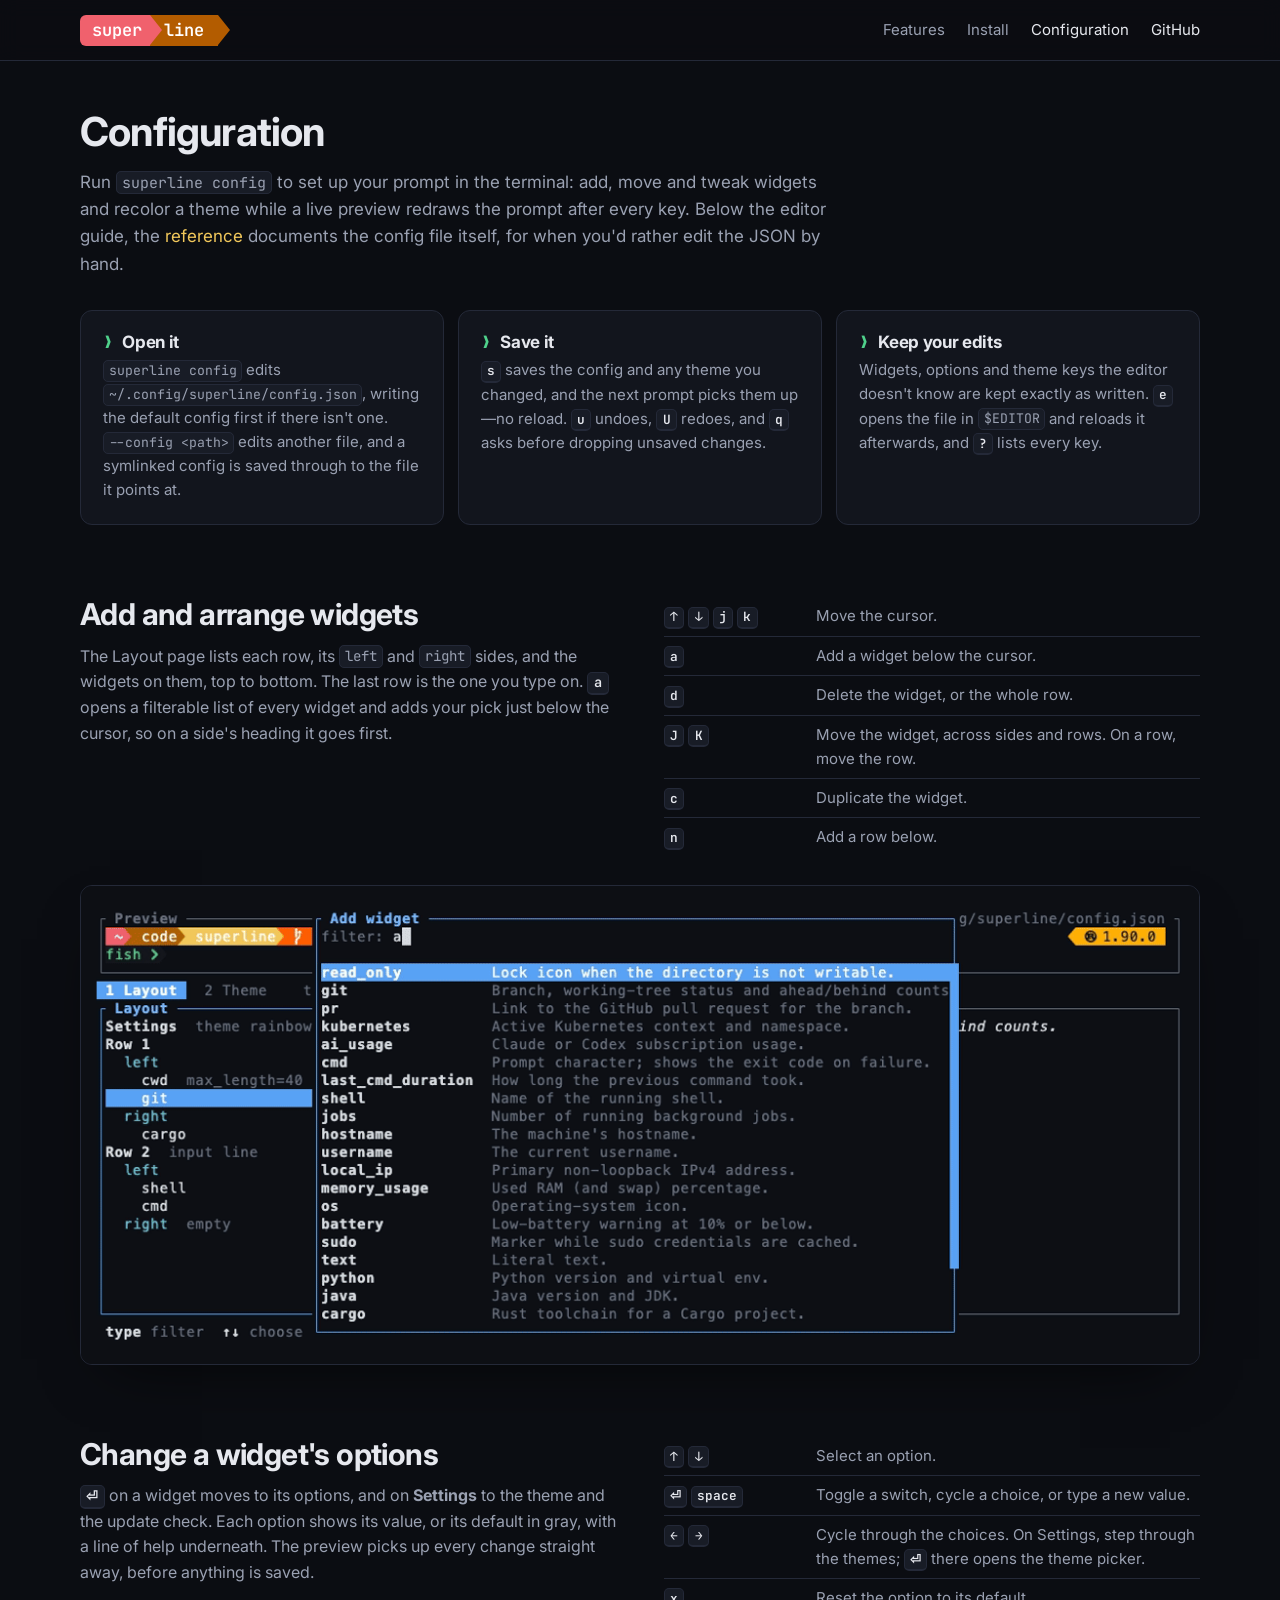
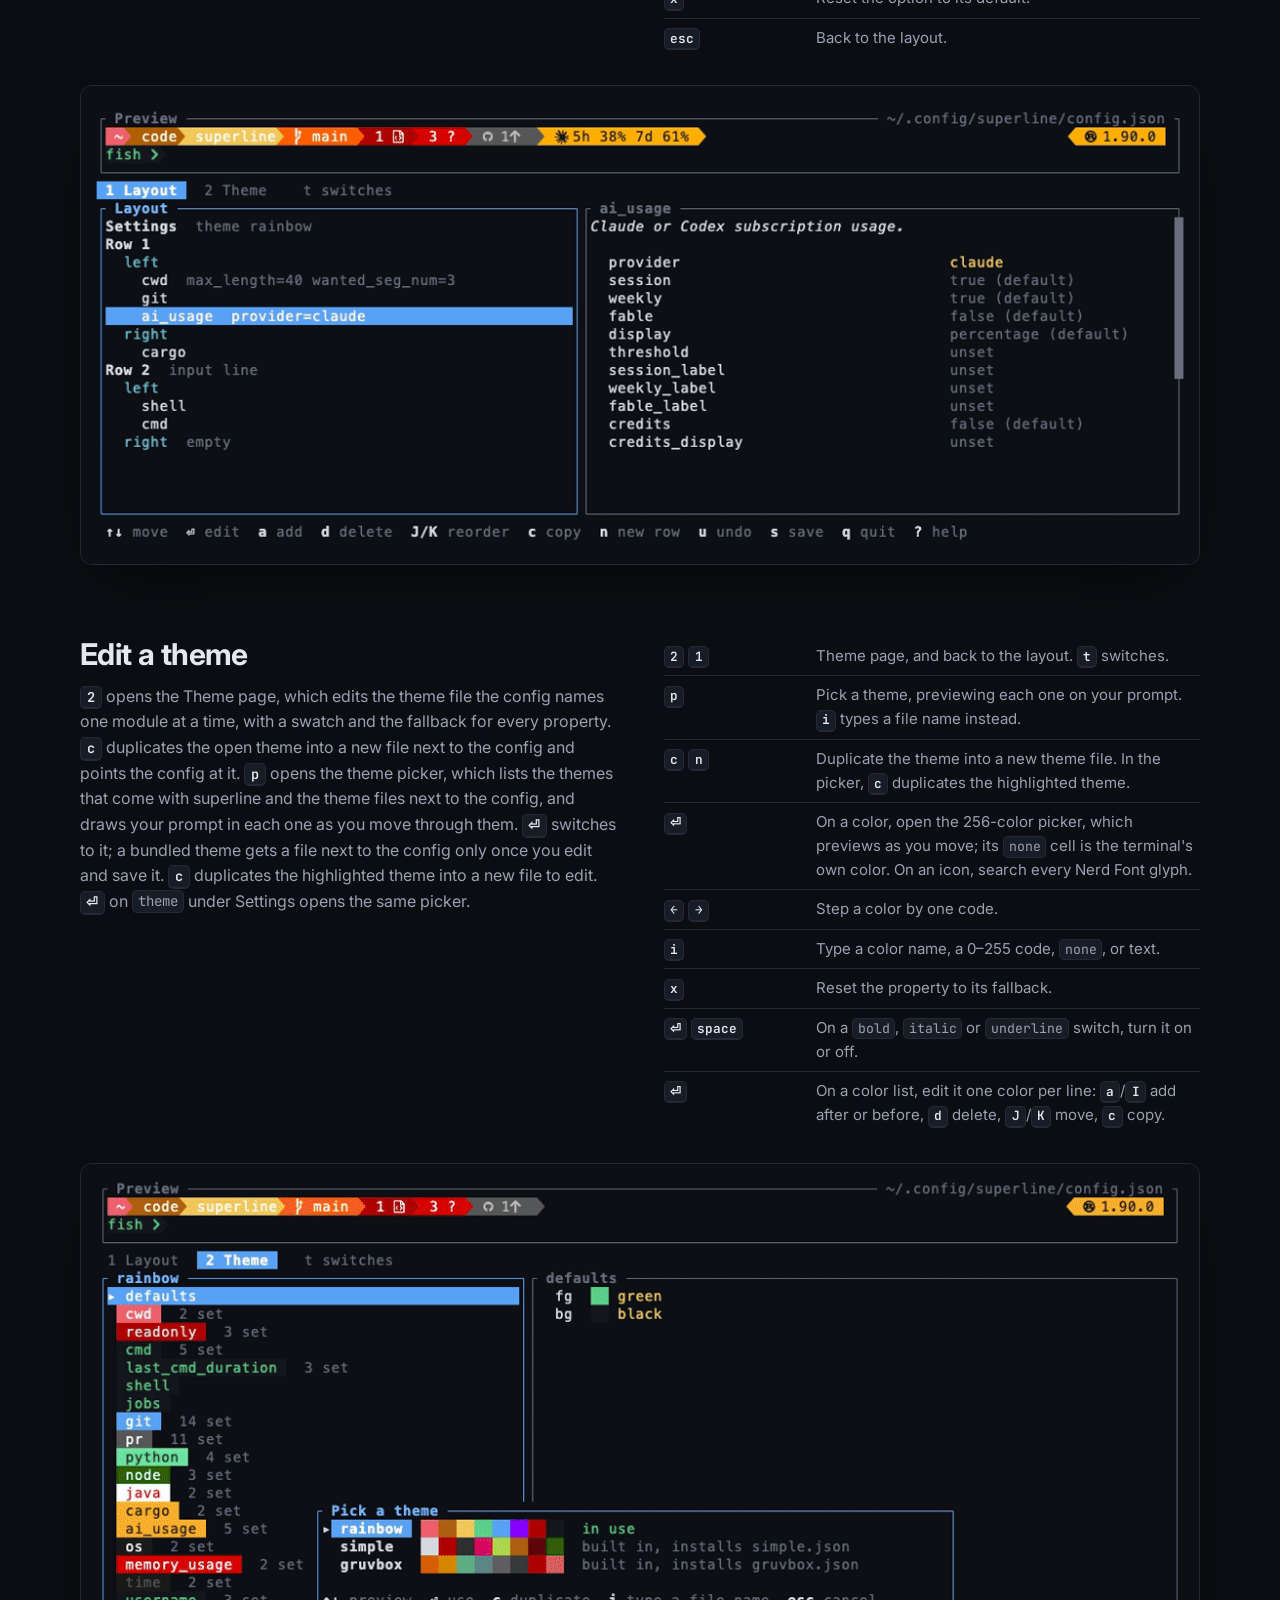
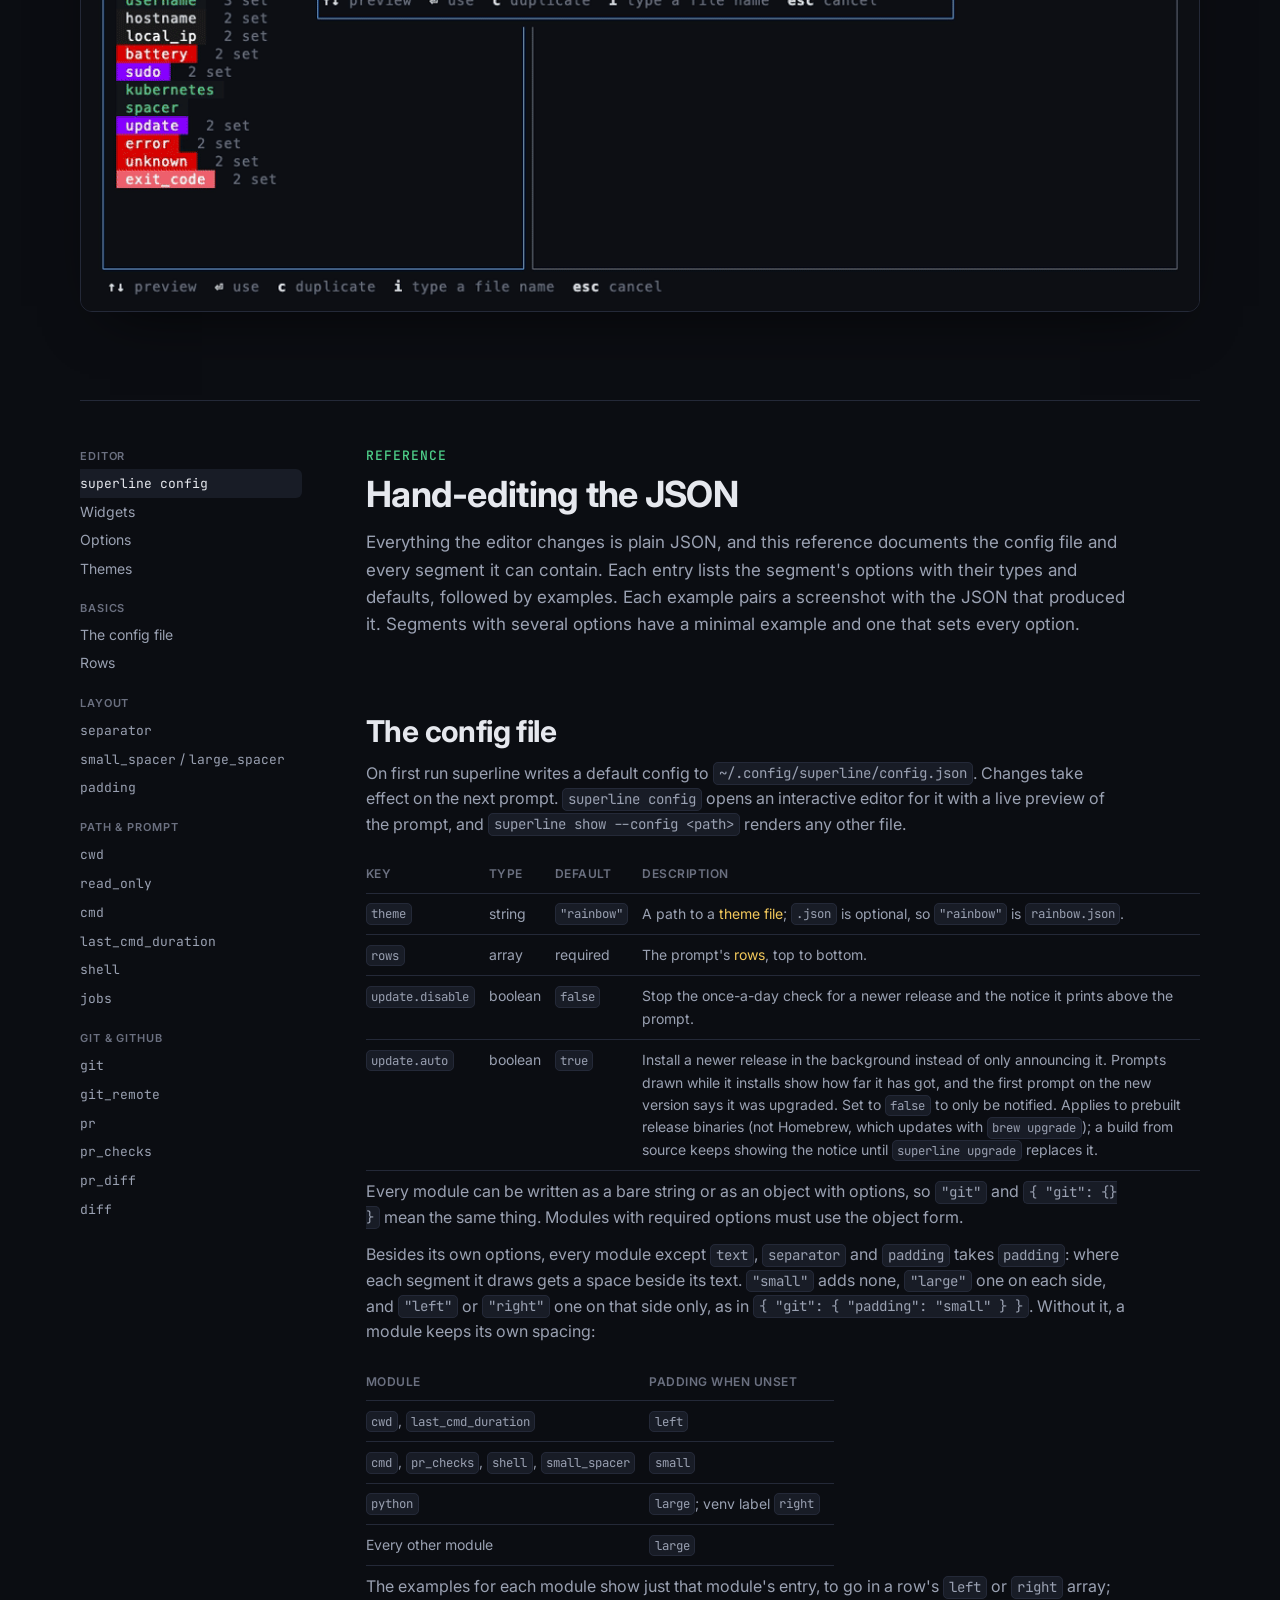
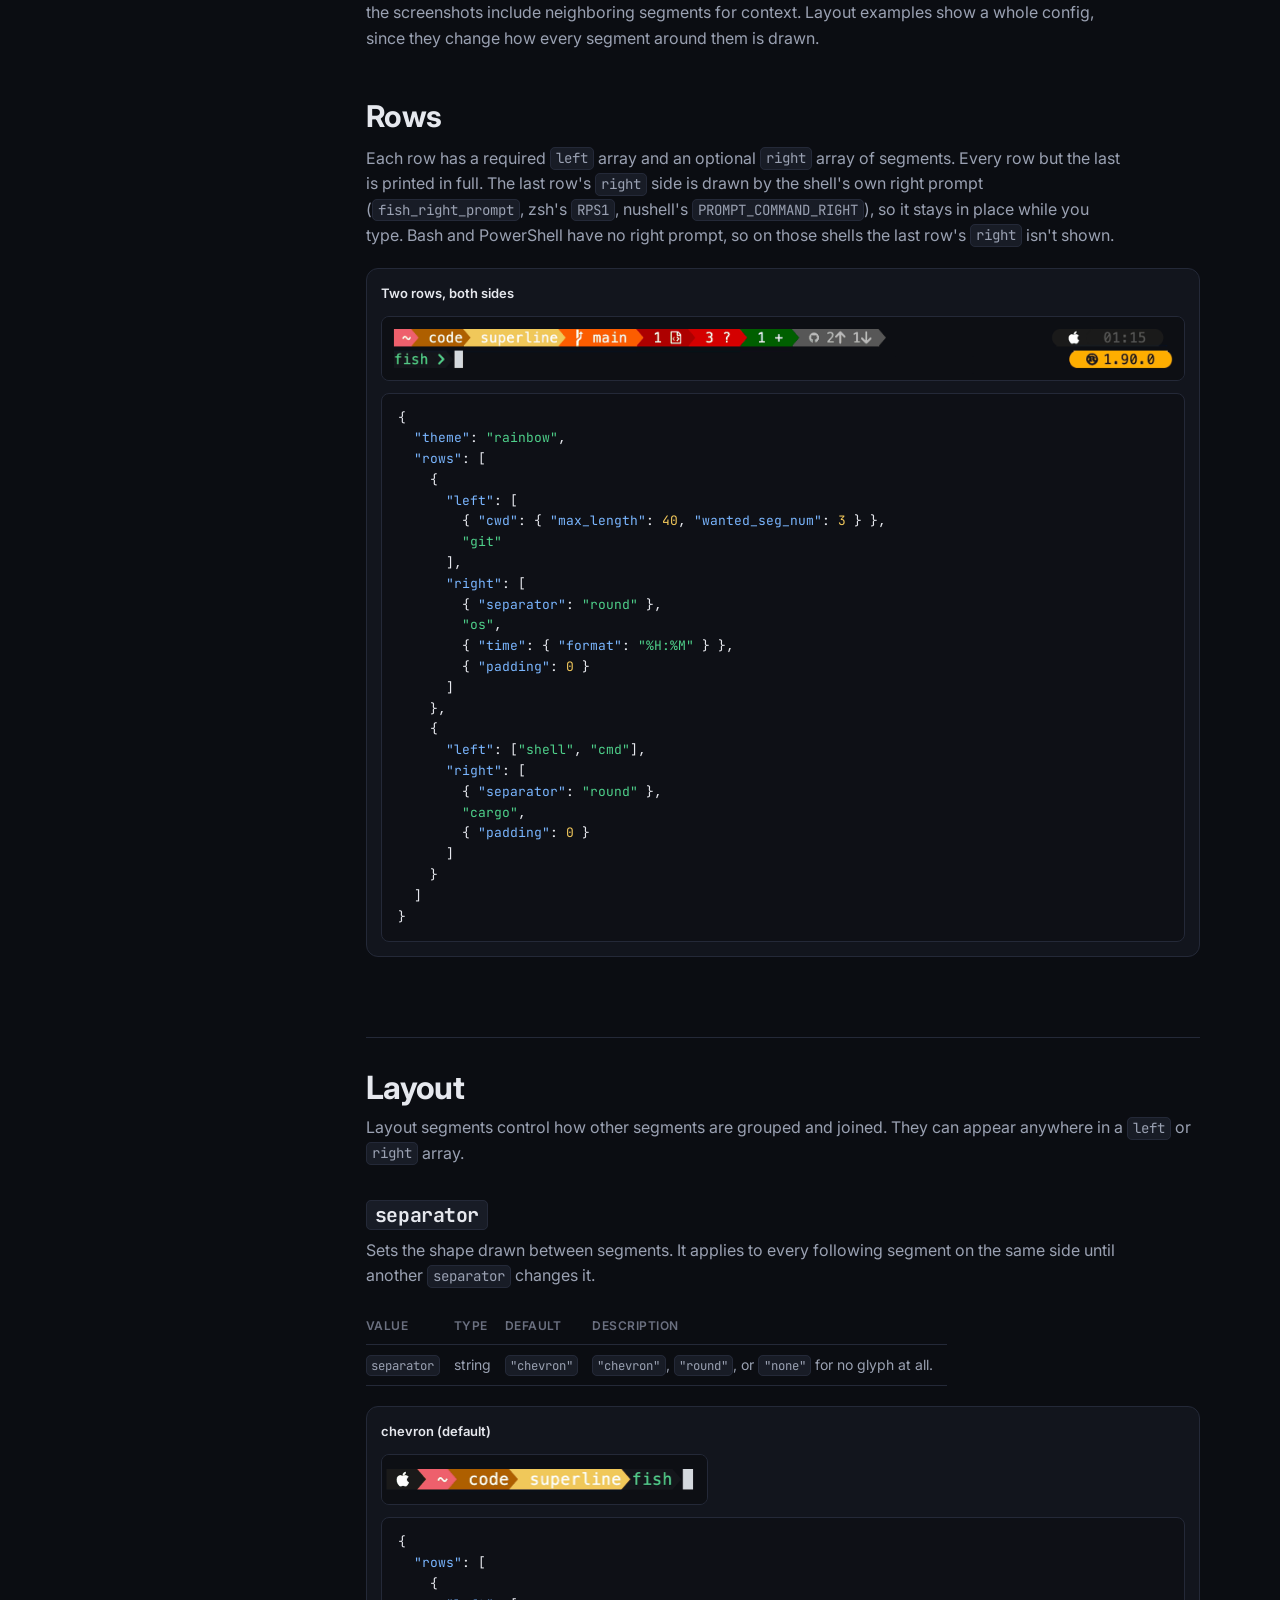
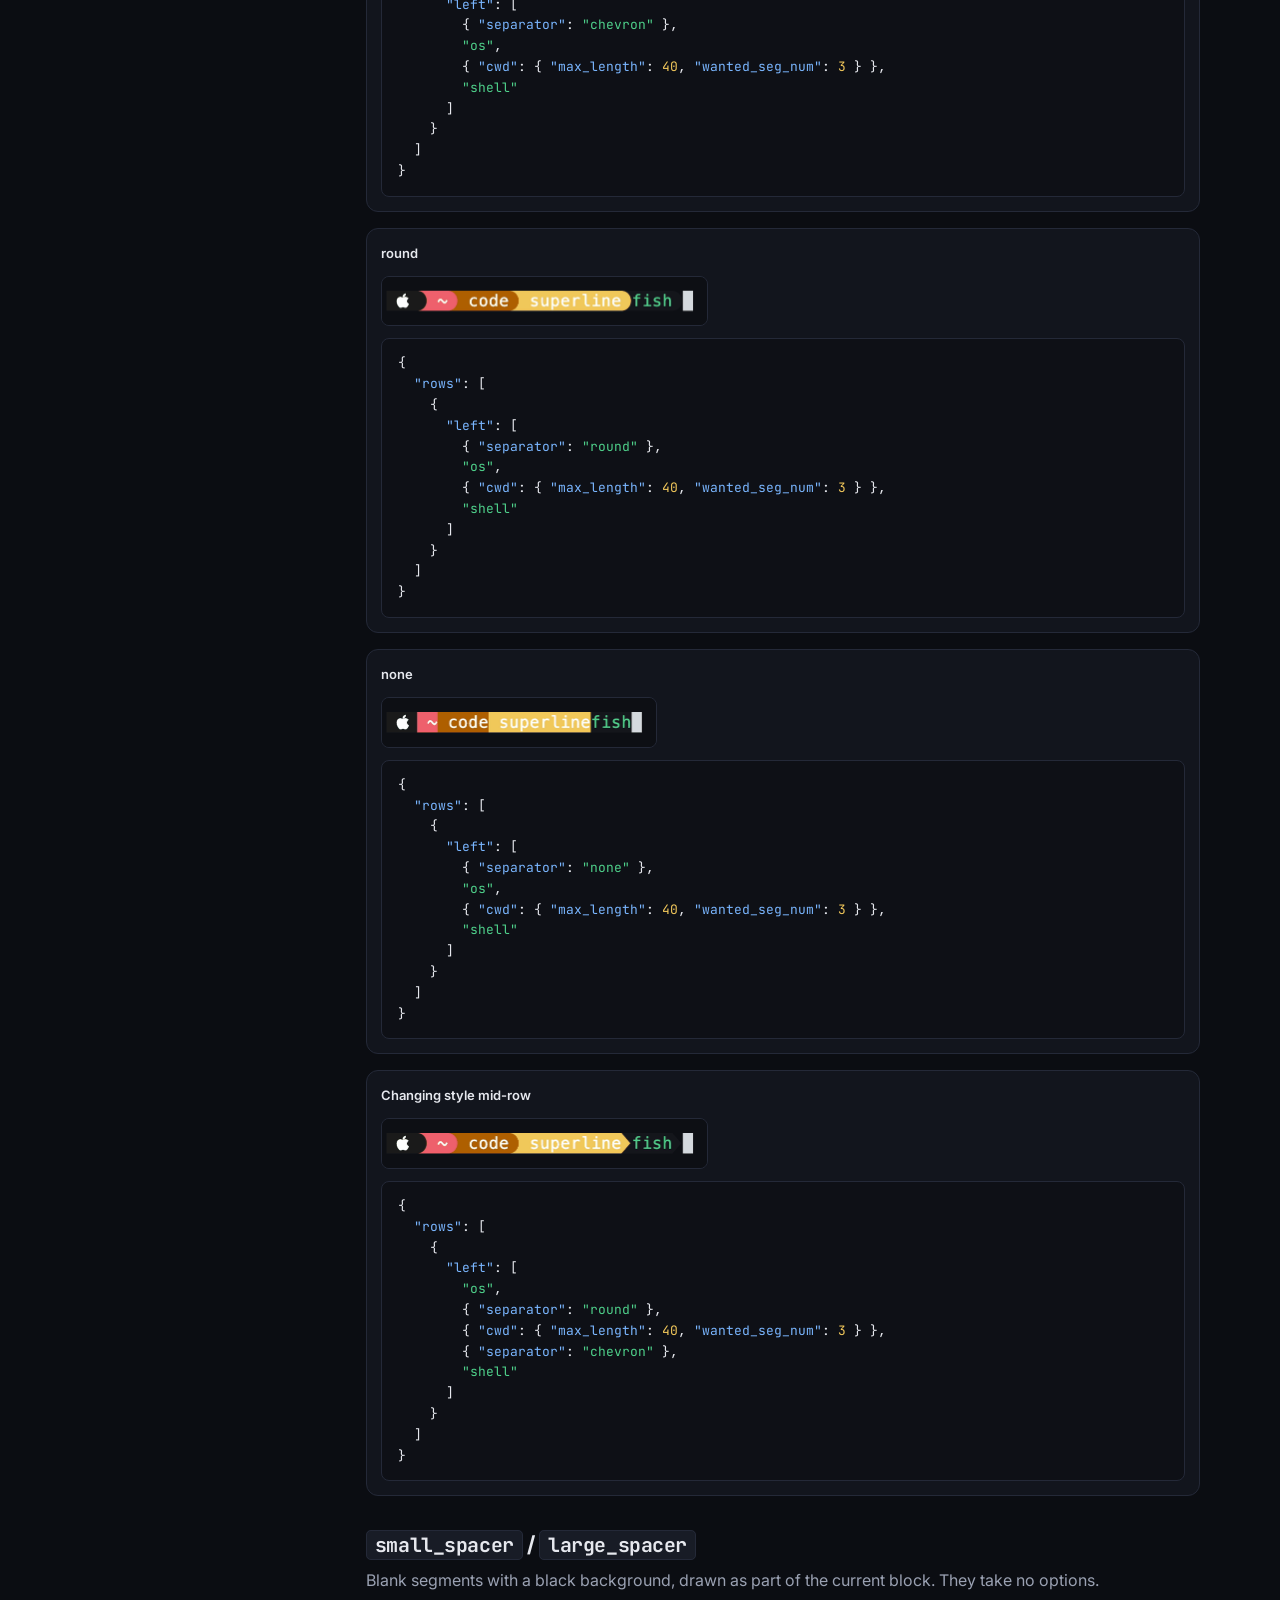
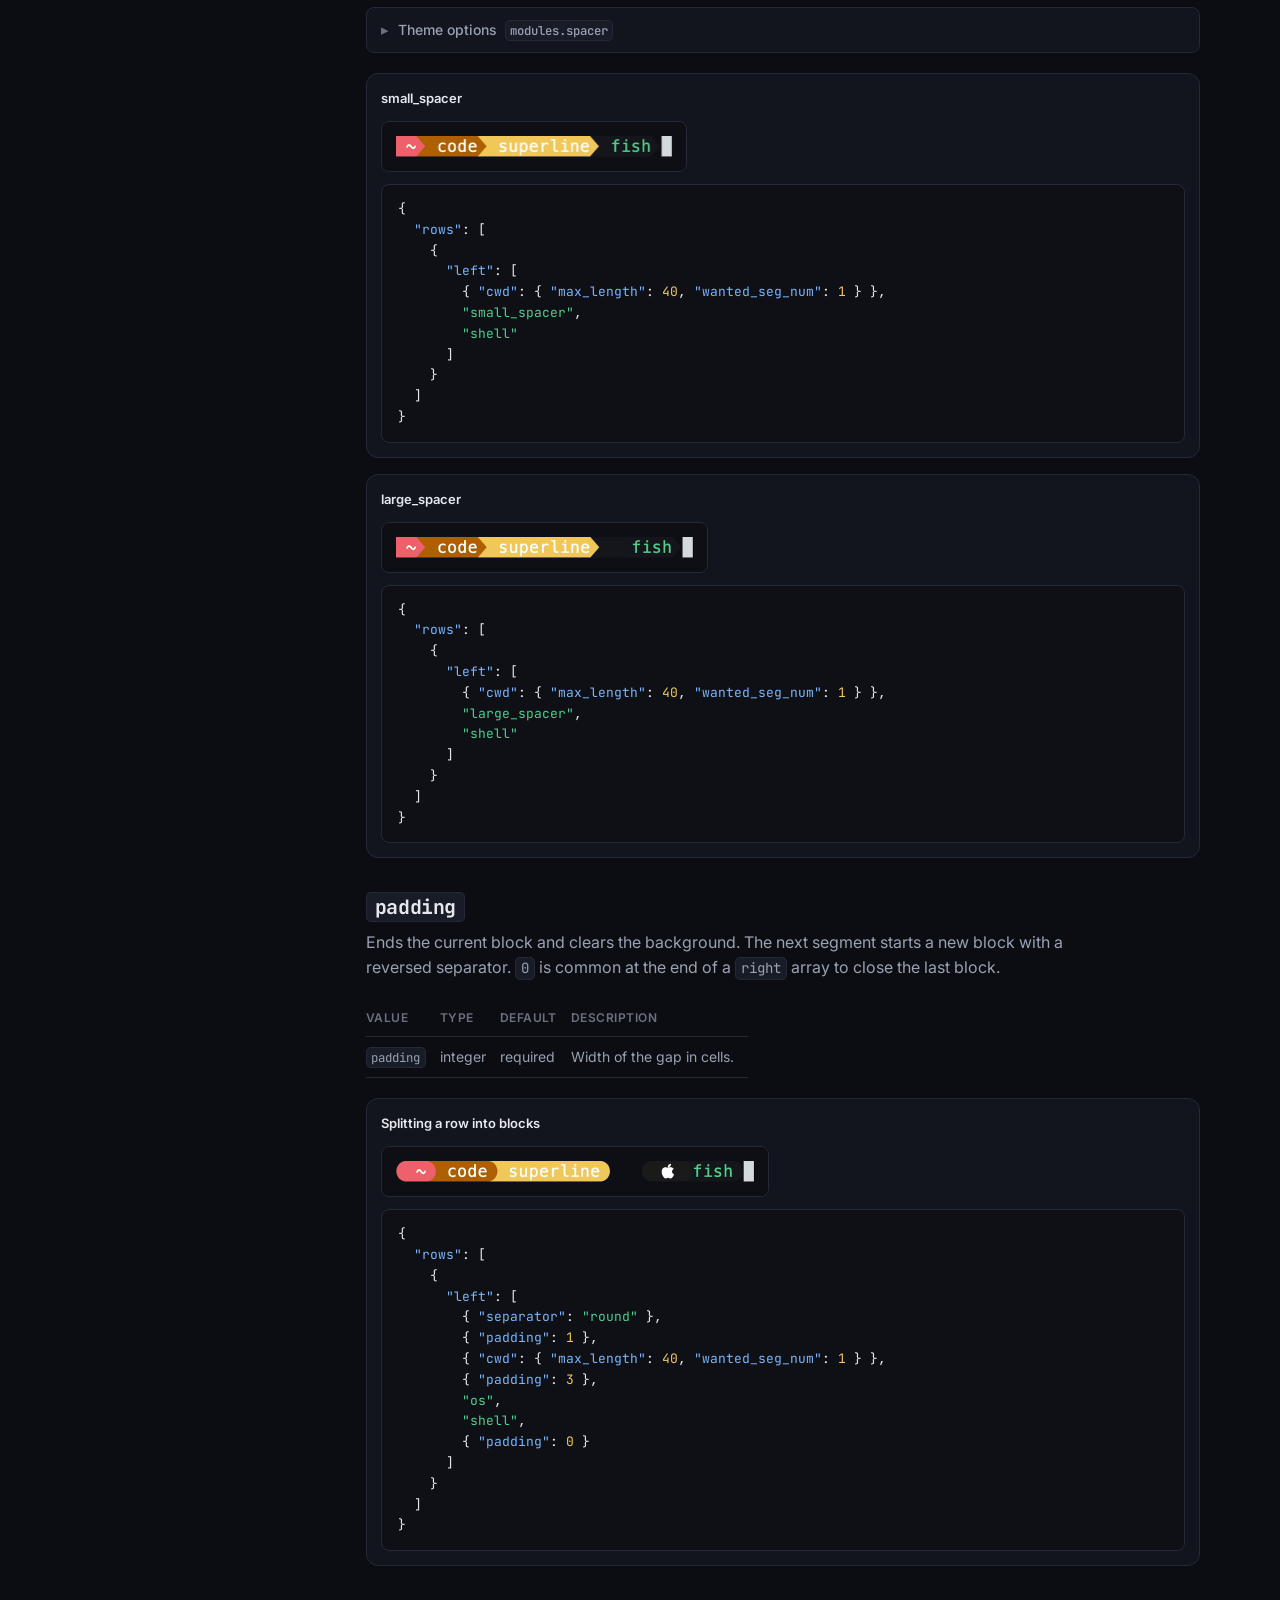
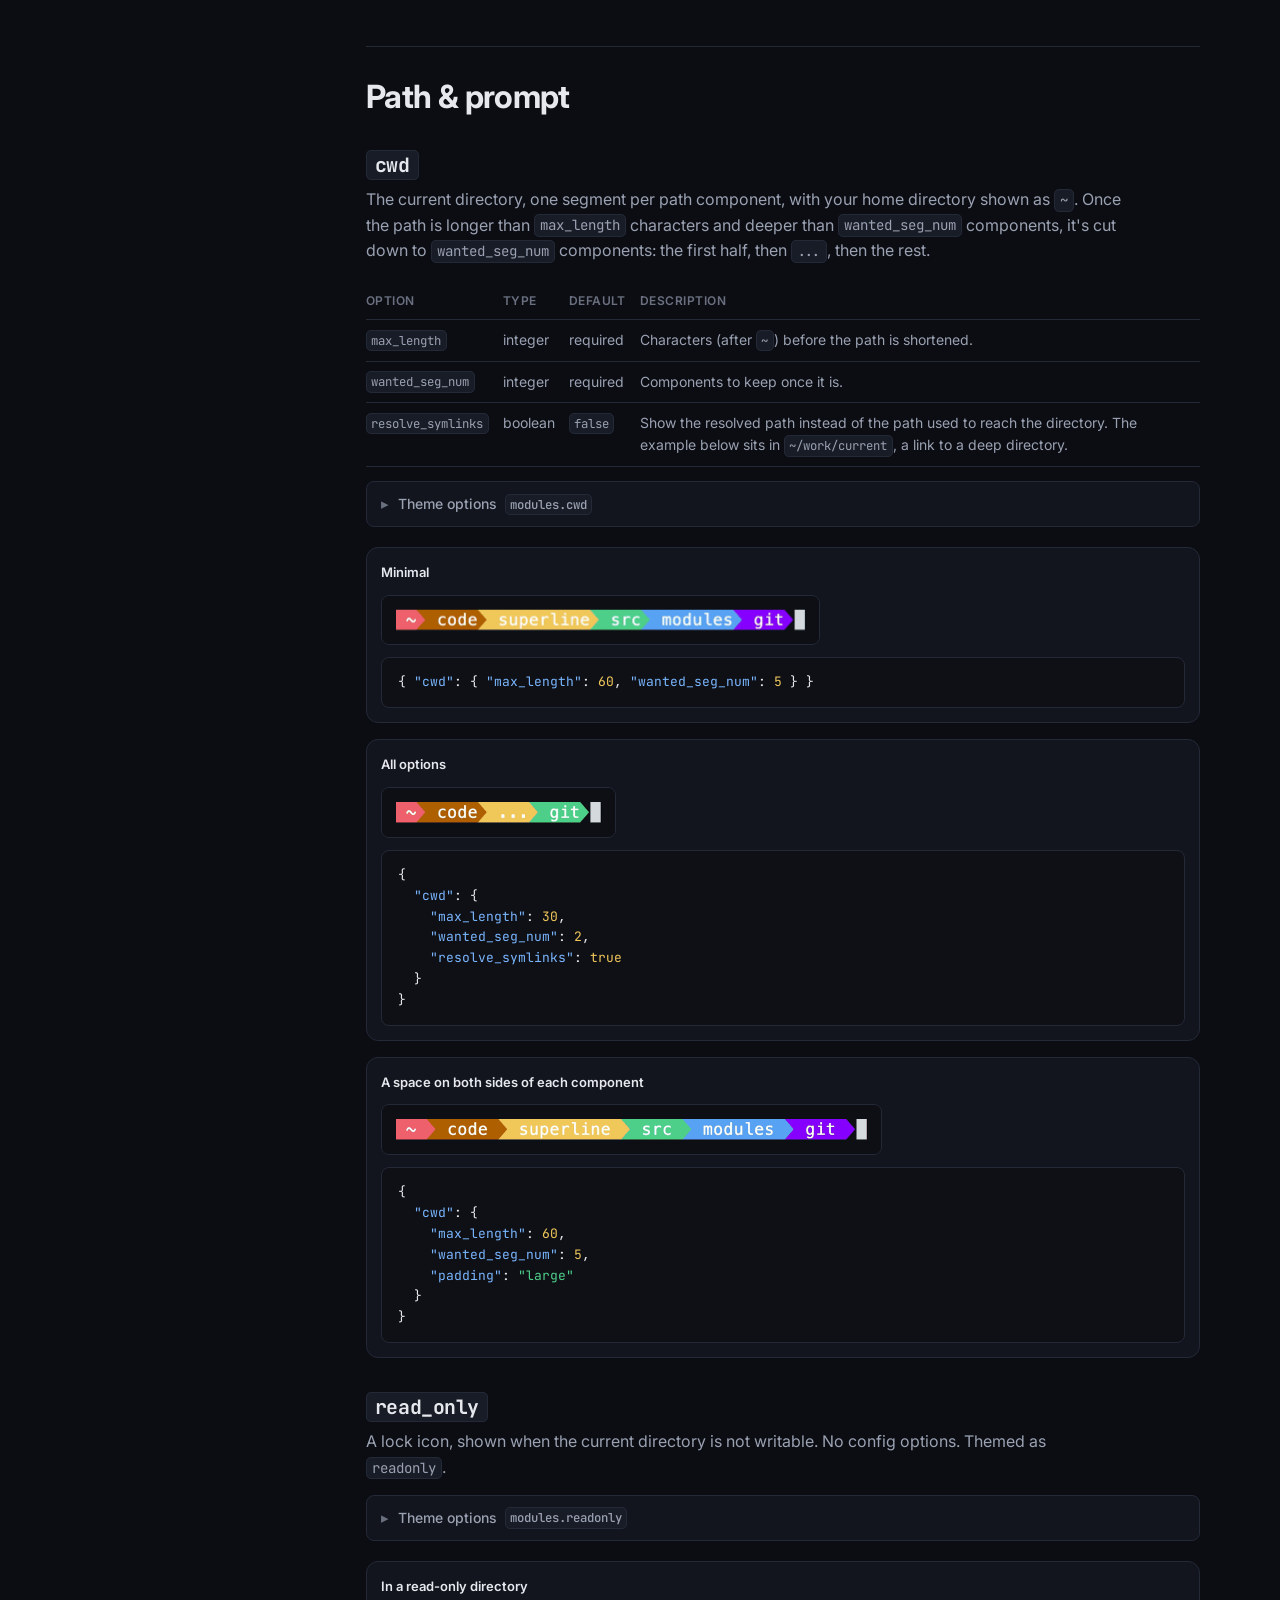
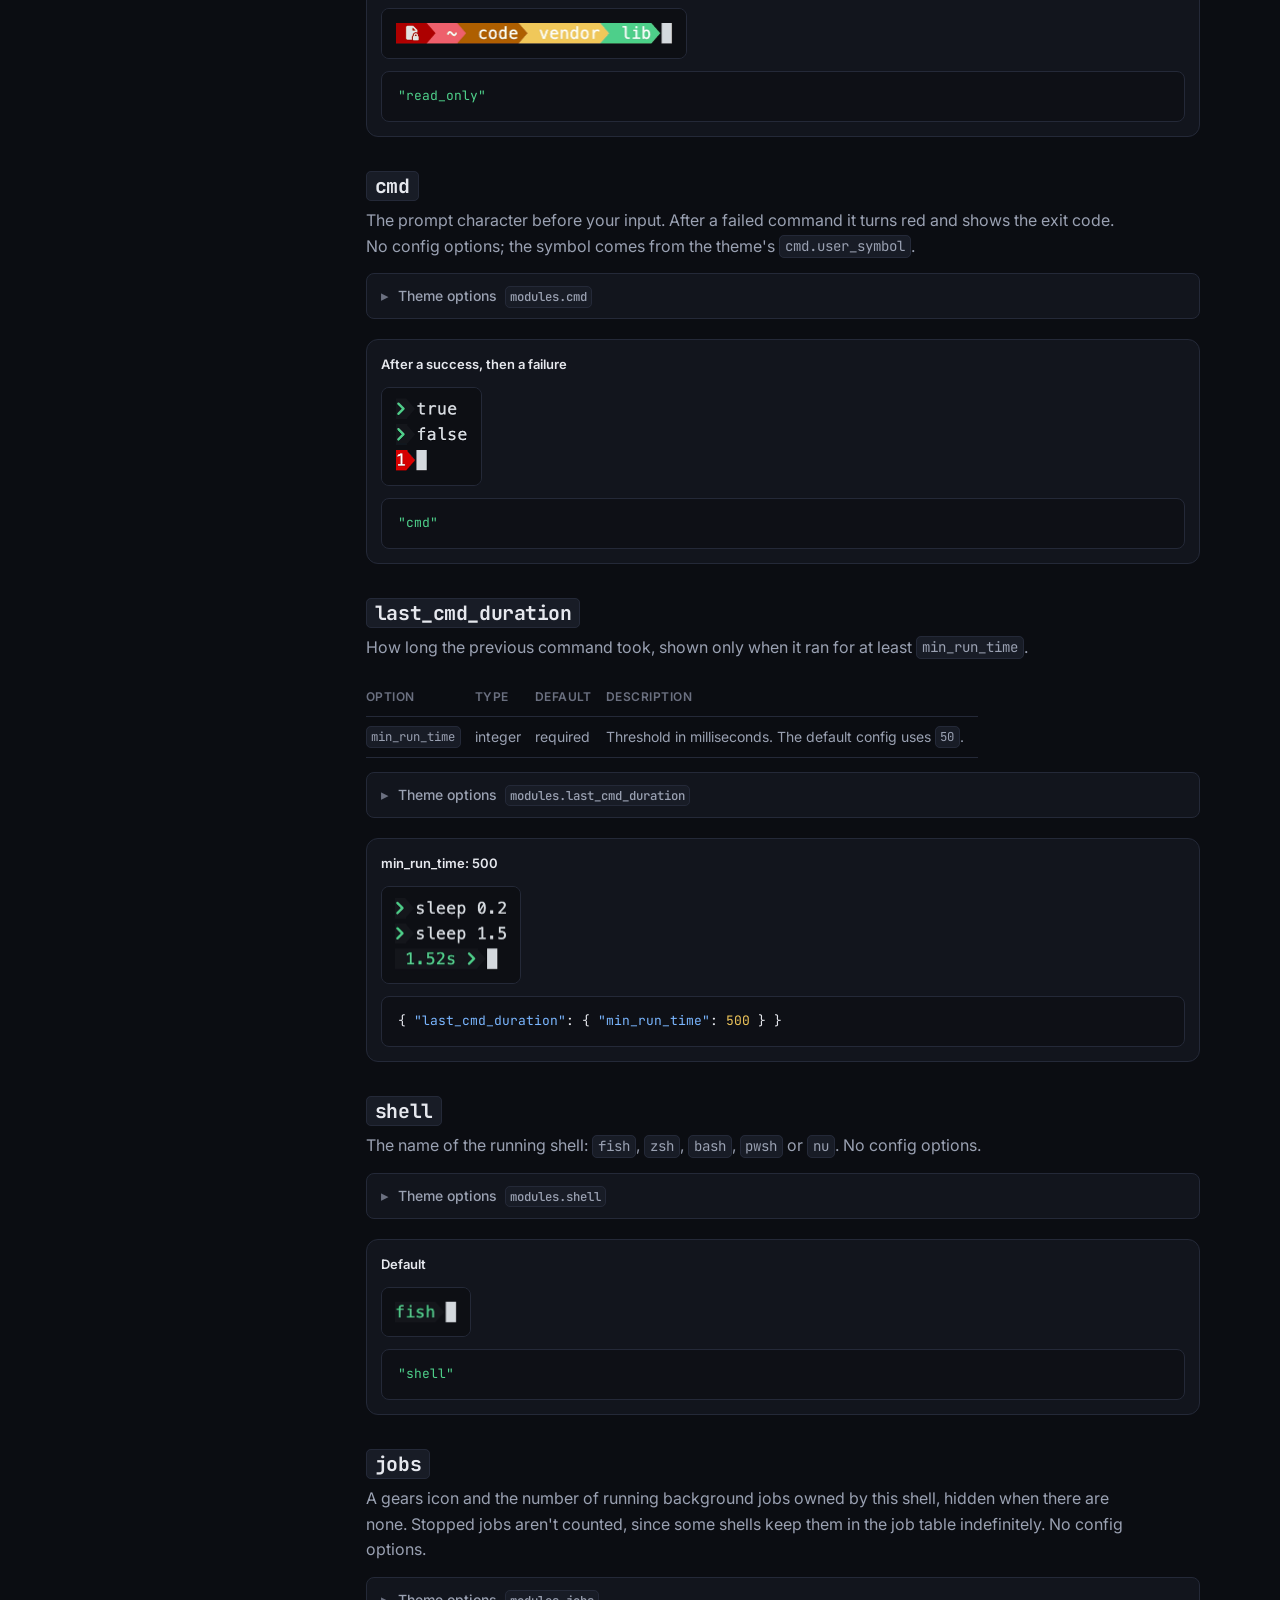
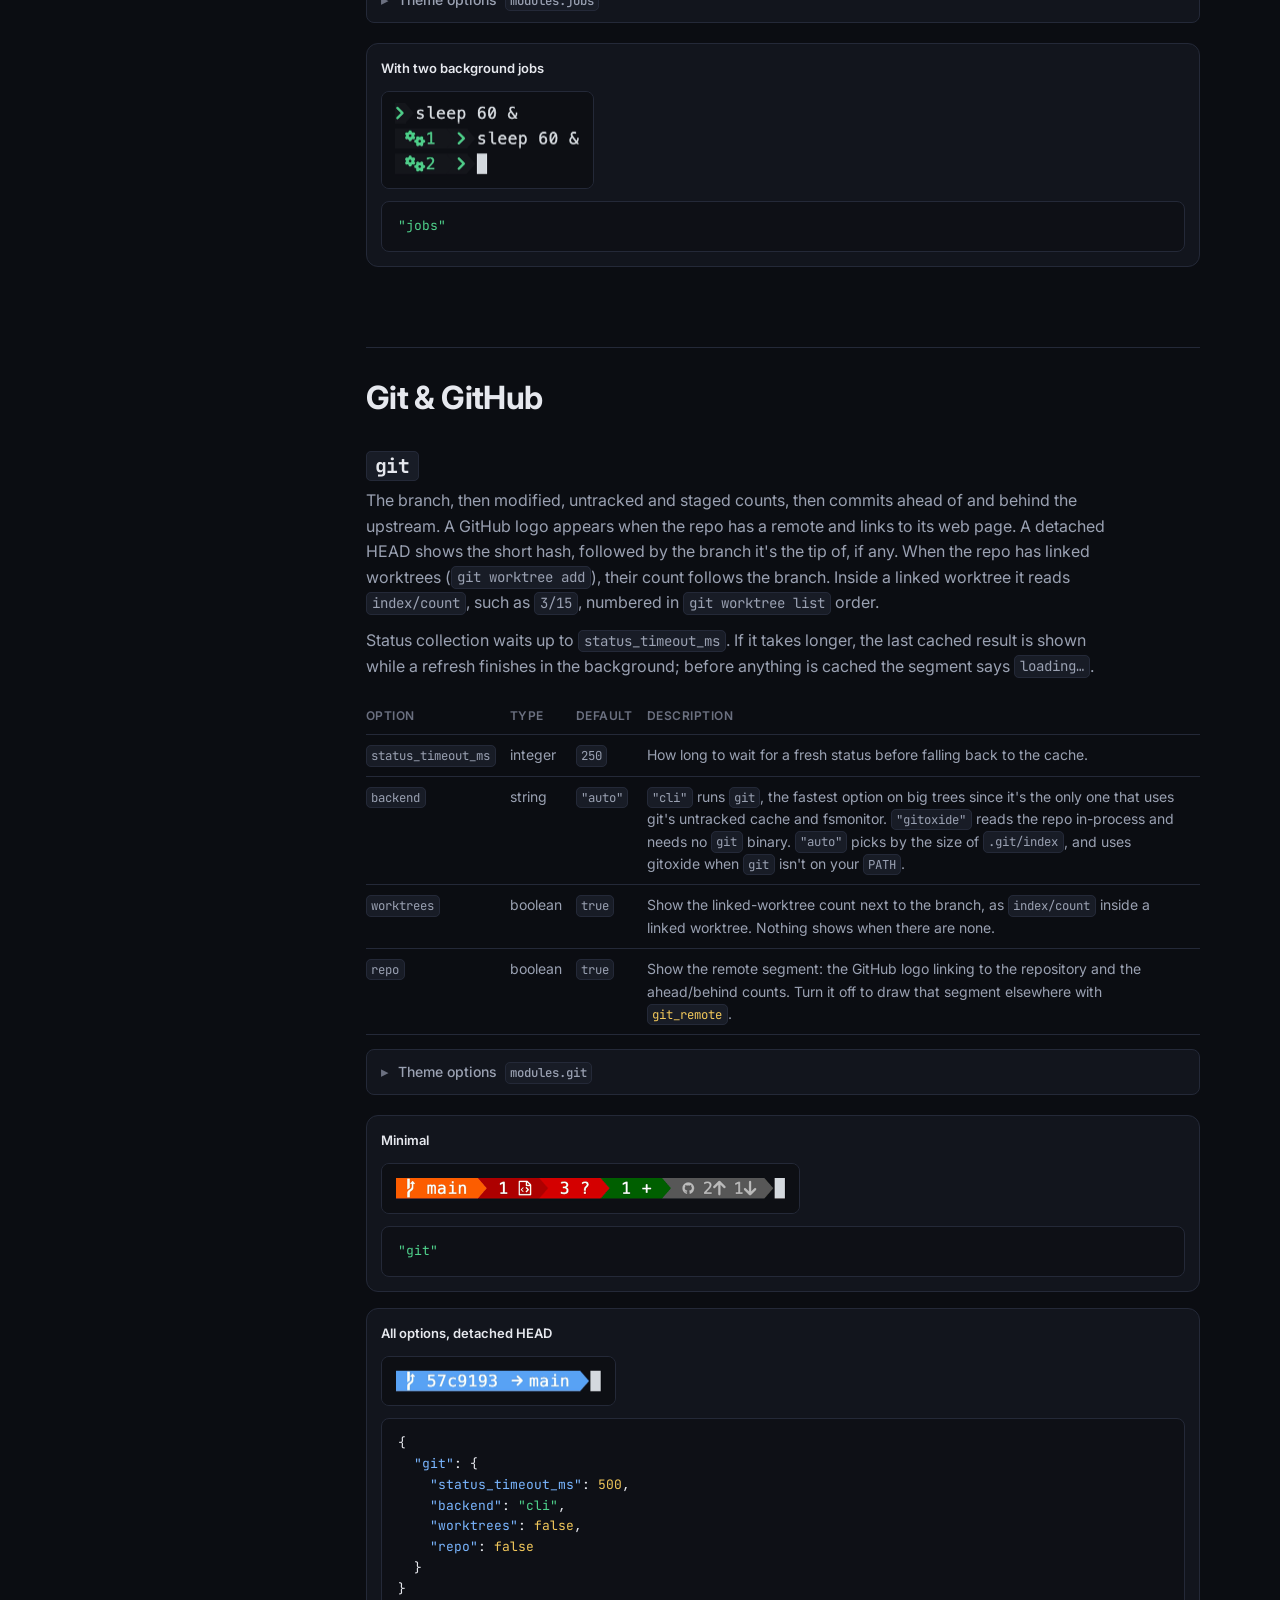
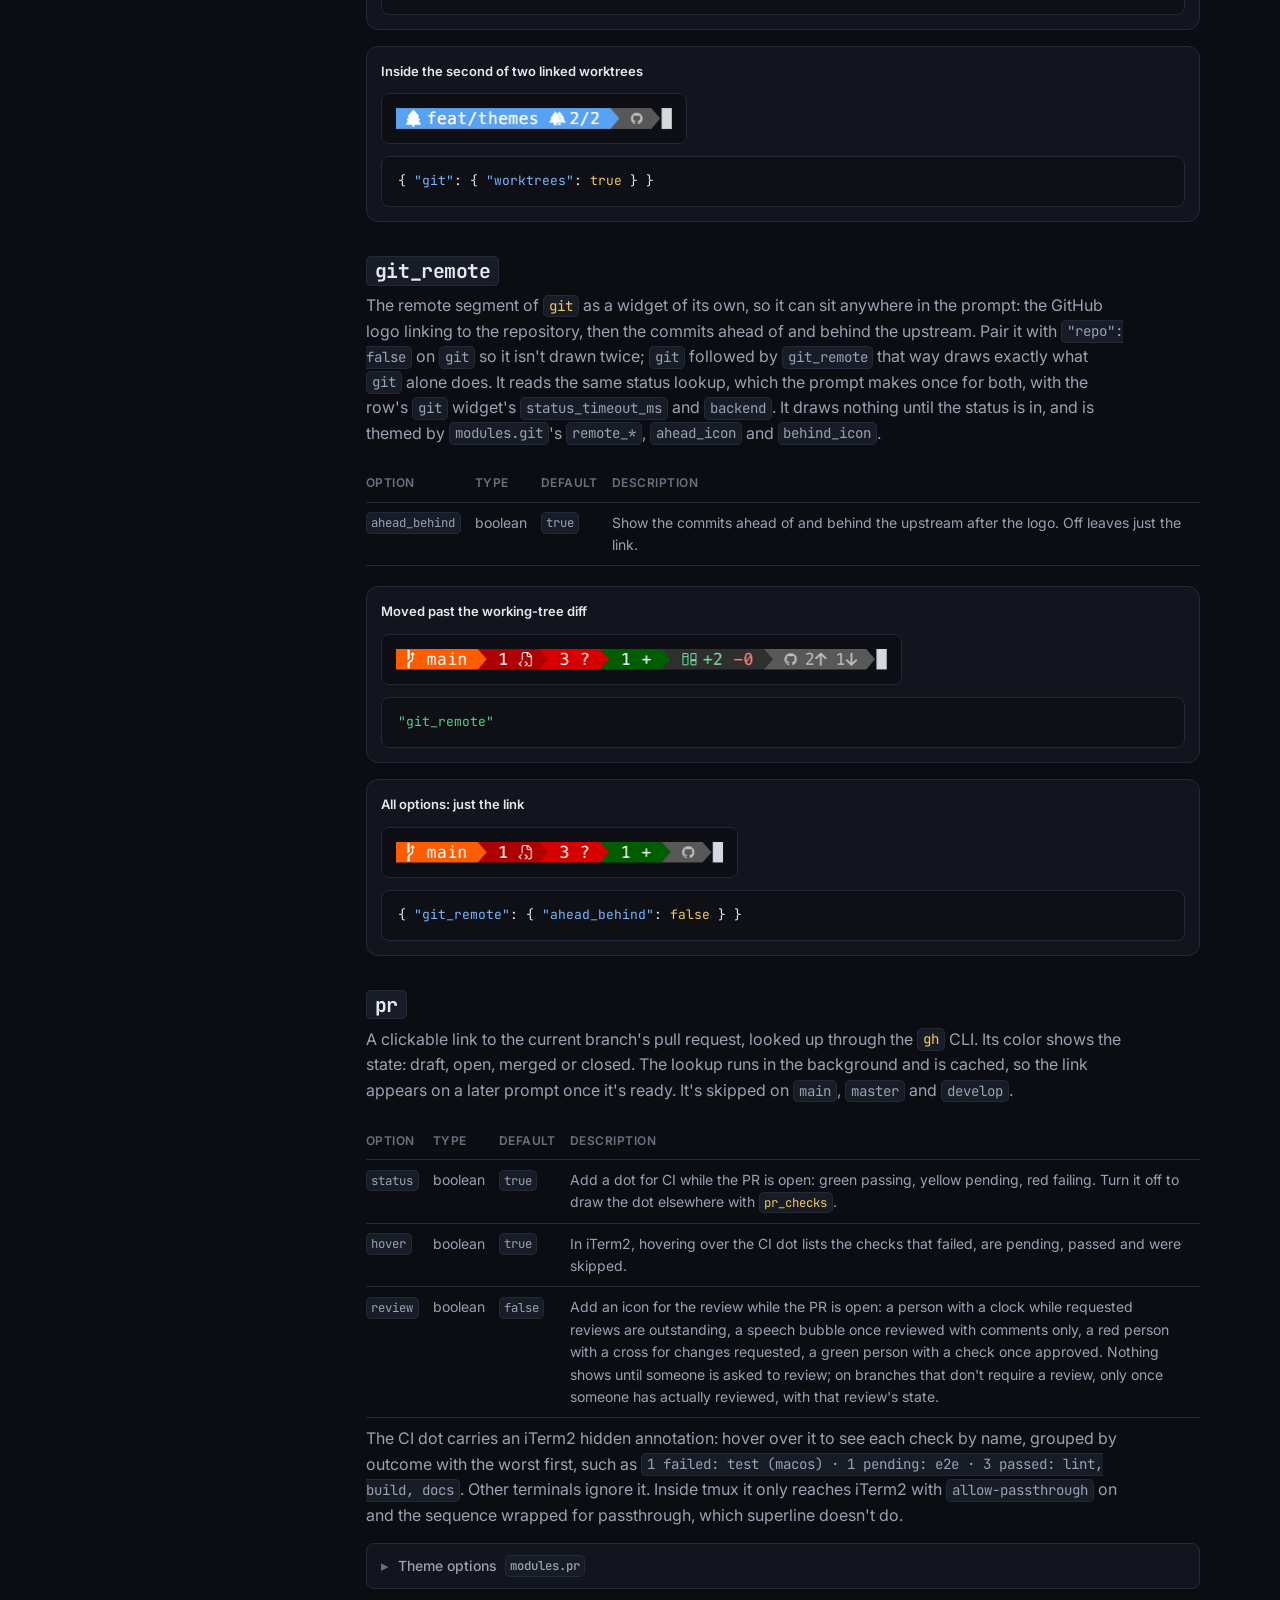
==== site/config.html @ dac359e5 "feat: ai_usage hover text covers the whole widget, not just the provider icon" ====
<!doctype html>
<html lang="en">
<head>
  <meta charset="utf-8">
  <meta name="viewport" content="width=device-width, initial-scale=1">
  <title>Configuration · superline</title>
  <meta name="description" content="Configure superline with superline config, a terminal editor with a live prompt preview, plus a reference for every module and option in the config file.">
  <meta property="og:title" content="Configuring superline">
  <meta property="og:description" content="Configure superline with superline config, a terminal editor with a live prompt preview, plus a reference for every module and option in the config file.">
  <meta property="og:image" content="https://alxhill.github.io/superline/img/hero.png">
  <meta name="color-scheme" content="dark">
  <link rel="icon" href="favicon.svg" type="image/svg+xml">
  <link rel="preconnect" href="https://fonts.googleapis.com">
  <link rel="preconnect" href="https://fonts.gstatic.com" crossorigin>
  <link href="https://fonts.googleapis.com/css2?family=Inter:wght@400;500;600;700&family=JetBrains+Mono:wght@400;600&display=swap" rel="stylesheet">
  <link rel="stylesheet" href="style.css?v=3">
</head>
<body>
  <header class="nav">
    <div class="wrap nav-inner">
      <a class="brand" href="./" aria-label="superline home">
        <span class="seg seg-a">super</span><span class="seg seg-b">line</span>
      </a>
      <nav>
        <a href="./#features">Features</a>
        <a href="./#install">Install</a>
        <a href="config.html" aria-current="page">Configuration</a>
        <a class="gh" href="https://github.com/alxhill/superline">GitHub</a>
      </nav>
    </div>
  </header>

  <main id="top">
    <section id="editor" class="wrap guide">
      <header class="doc-head">
        <h1>Configuration</h1>
        <p class="lede">
          Run <code>superline config</code> to set up your prompt in the terminal: add, move and tweak widgets and
          recolor a theme while a live preview redraws the prompt after every key. Below the editor guide, the
          <a href="#reference">reference</a> documents the config file itself, for when you'd rather edit the JSON by
          hand.
        </p>
      </header>

      <div class="guide-facts">
        <div class="card">
          <h3>Open it</h3>
          <p>
            <code>superline config</code> edits <code>~/.config/superline/config.json</code>, writing the default
            config first if there isn't one. <code>--config &lt;path&gt;</code> edits another file, and a symlinked
            config is saved through to the file it points at.
          </p>
        </div>
        <div class="card">
          <h3>Save it</h3>
          <p>
            <kbd>s</kbd> saves the config and any theme you changed, and the next prompt picks them up&mdash;no
            reload. <kbd>u</kbd> undoes, <kbd>U</kbd> redoes, and <kbd>q</kbd> asks before dropping unsaved changes.
          </p>
        </div>
        <div class="card">
          <h3>Keep your edits</h3>
          <p>
            Widgets, options and theme keys the editor doesn't know are kept exactly as written. <kbd>e</kbd> opens
            the file in <code>$EDITOR</code> and reloads it afterwards, and <kbd>?</kbd> lists every key.
          </p>
        </div>
      </div>

      <article id="editor-widgets" class="guide-step">
        <div class="guide-copy">
          <h2>Add and arrange widgets</h2>
          <p>
            The Layout page lists each row, its <code>left</code> and <code>right</code> sides, and the widgets on
            them, top to bottom. The last row is the one you type on. <kbd>a</kbd> opens a filterable list of every
            widget and adds your pick just below the cursor, so on a side's heading it goes first.
          </p>
        </div>
        <dl class="keys">
          <div><dt><kbd>&uarr;</kbd> <kbd>&darr;</kbd> <kbd>j</kbd> <kbd>k</kbd></dt><dd>Move the cursor.</dd></div>
          <div><dt><kbd>a</kbd></dt><dd>Add a widget below the cursor.</dd></div>
          <div><dt><kbd>d</kbd></dt><dd>Delete the widget, or the whole row.</dd></div>
          <div><dt><kbd>J</kbd> <kbd>K</kbd></dt><dd>Move the widget, across sides and rows. On a row, move the row.</dd></div>
          <div><dt><kbd>c</kbd></dt><dd>Duplicate the widget.</dd></div>
          <div><dt><kbd>n</kbd></dt><dd>Add a row below.</dd></div>
        </dl>
        <figure class="term"><a href="img/editor-widgets.gif" title="Open full size"><img src="img/editor-widgets.gif" width="1146" height="490" loading="lazy" alt="In superline config: adding the ai_usage widget after git and the time widget on the right side, moving time above cargo, saving, and quitting to a prompt that shows both."></a></figure>
      </article>

      <article id="editor-options" class="guide-step">
        <div class="guide-copy">
          <h2>Change a widget's options</h2>
          <p>
            <kbd>&#9166;</kbd> on a widget moves to its options, and on <strong>Settings</strong> to the theme and the
            update check. Each option shows its value, or its default in gray, with a line of help underneath. The
            preview picks up every change straight away, before anything is saved.
          </p>
        </div>
        <dl class="keys">
          <div><dt><kbd>&uarr;</kbd> <kbd>&darr;</kbd></dt><dd>Select an option.</dd></div>
          <div><dt><kbd>&#9166;</kbd> <kbd>space</kbd></dt><dd>Toggle a switch, cycle a choice, or type a new value.</dd></div>
          <div><dt><kbd>&larr;</kbd> <kbd>&rarr;</kbd></dt><dd>Cycle through the choices. On Settings, step through the themes; <kbd>&#9166;</kbd> there opens the theme picker.</dd></div>
          <div><dt><kbd>x</kbd></dt><dd>Reset the option to its default.</dd></div>
          <div><dt><kbd>esc</kbd></dt><dd>Back to the layout.</dd></div>
        </dl>
        <figure class="term"><a href="img/editor-options.gif" title="Open full size"><img src="img/editor-options.gif" width="1146" height="490" loading="lazy" alt="In superline config: opening the ai_usage widget's options, switching the provider to Codex and back, turning on the Fable window, and cycling the display through bar, capped bar, block and sparkline."></a></figure>
      </article>

      <article id="editor-theme" class="guide-step">
        <div class="guide-copy">
          <h2>Edit a theme</h2>
          <p>
            <kbd>2</kbd> opens the Theme page, which edits the theme file the config names one module at a time,
            with a swatch and the fallback for every property. <kbd>c</kbd> duplicates the open theme into a new
            file next to the config and points the config at it. <kbd>p</kbd> opens the theme picker, which lists the
            themes that come with superline and the theme files next to the config, and draws your prompt in each
            one as you move through them. <kbd>&#9166;</kbd> switches to it; a bundled theme gets a file next to the
            config only once you edit and save it. <kbd>c</kbd> duplicates the highlighted theme into a new file to edit.
            <kbd>&#9166;</kbd> on <code>theme</code> under Settings opens the same picker.
          </p>
        </div>
        <dl class="keys">
          <div><dt><kbd>2</kbd> <kbd>1</kbd></dt><dd>Theme page, and back to the layout. <kbd>t</kbd> switches.</dd></div>
          <div><dt><kbd>p</kbd></dt><dd>Pick a theme, previewing each one on your prompt. <kbd>i</kbd> types a file name instead.</dd></div>
          <div><dt><kbd>c</kbd> <kbd>n</kbd></dt><dd>Duplicate the theme into a new theme file. In the picker, <kbd>c</kbd> duplicates the highlighted theme.</dd></div>
          <div><dt><kbd>&#9166;</kbd></dt><dd>On a color, open the 256-color picker, which previews as you move; its <code>none</code> cell is the terminal's own color. On an icon, search every Nerd Font glyph.</dd></div>
          <div><dt><kbd>&larr;</kbd> <kbd>&rarr;</kbd></dt><dd>Step a color by one code.</dd></div>
          <div><dt><kbd>i</kbd></dt><dd>Type a color name, a 0&ndash;255 code, <code>none</code>, or text.</dd></div>
          <div><dt><kbd>x</kbd></dt><dd>Reset the property to its fallback.</dd></div>
          <div><dt><kbd>&#9166;</kbd> <kbd>space</kbd></dt><dd>On a <code>bold</code>, <code>italic</code> or <code>underline</code> switch, turn it on or off.</dd></div>
          <div><dt><kbd>&#9166;</kbd></dt><dd>On a color list, edit it one color per line: <kbd>a</kbd>/<kbd>I</kbd> add after or before, <kbd>d</kbd> delete, <kbd>J</kbd>/<kbd>K</kbd> move, <kbd>c</kbd> copy.</dd></div>
        </dl>
        <figure class="term"><a href="img/editor-theme.gif" title="Open full size"><img src="img/editor-theme.gif" width="1146" height="766" loading="lazy" alt="In superline config: switching to the Theme page, previewing the simple and gruvbox themes in the theme picker and switching to gruvbox, duplicating it into theme.json, and picking a new background for the git segment in the 256-color picker while the preview updates."></a></figure>
      </article>
    </section>

  <div class="wrap docs">
    <aside class="toc" aria-label="On this page">
      <p class="toc-title">Editor</p>
      <a href="#editor"><code>superline config</code></a>
      <a href="#editor-widgets">Widgets</a>
      <a href="#editor-options">Options</a>
      <a href="#editor-theme">Themes</a>
      <p class="toc-title">Basics</p>
      <a href="#file">The config file</a>
      <a href="#rows">Rows</a>
      <p class="toc-title">Layout</p>
      <a href="#separator"><code>separator</code></a>
      <a href="#spacers"><code>small_spacer</code> / <code>large_spacer</code></a>
      <a href="#padding"><code>padding</code></a>
      <p class="toc-title">Path &amp; prompt</p>
      <a href="#cwd"><code>cwd</code></a>
      <a href="#read_only"><code>read_only</code></a>
      <a href="#cmd"><code>cmd</code></a>
      <a href="#last_cmd_duration"><code>last_cmd_duration</code></a>
      <a href="#shell"><code>shell</code></a>
      <a href="#jobs"><code>jobs</code></a>
      <p class="toc-title">Git &amp; GitHub</p>
      <a href="#git"><code>git</code></a>
      <a href="#git_remote"><code>git_remote</code></a>
      <a href="#pr"><code>pr</code></a>
      <a href="#pr_checks"><code>pr_checks</code></a>
      <a href="#pr_diff"><code>pr_diff</code></a>
      <a href="#diff"><code>diff</code></a>
      <p class="toc-title">Languages</p>
      <a href="#languages">Shared behavior</a>
      <a href="#python"><code>python</code></a>
      <a href="#node"><code>node</code></a>
      <a href="#java"><code>java</code></a>
      <a href="#cargo"><code>cargo</code></a>
      <p class="toc-title">AI usage</p>
      <a href="#ai_usage"><code>ai_usage</code></a>
      <p class="toc-title">Claude Code</p>
      <a href="#claude-code">The status line</a>
      <a href="#claude_model"><code>claude_model</code></a>
      <a href="#claude_context"><code>claude_context</code></a>
      <a href="#claude_cost"><code>claude_cost</code></a>
      <a href="#claude_duration"><code>claude_duration</code></a>
      <a href="#claude_cache"><code>claude_cache</code></a>
      <a href="#claude_vim"><code>claude_vim</code></a>
      <a href="#claude_agent"><code>claude_agent</code></a>
      <a href="#claude_session"><code>claude_session</code></a>
      <p class="toc-title">System</p>
      <a href="#os"><code>os</code></a>
      <a href="#memory_usage"><code>memory_usage</code></a>
      <a href="#time"><code>time</code></a>
      <a href="#text"><code>text</code></a>
      <a href="#identity"><code>username</code>, <code>hostname</code>, <code>local_ip</code></a>
      <a href="#battery"><code>battery</code></a>
      <a href="#sudo"><code>sudo</code></a>
      <a href="#kubernetes"><code>kubernetes</code></a>
      <p class="toc-title">Reference</p>
      <a href="#themes">Themes</a>
      <a href="#colors">Colors</a>
      <a href="#commands">Commands</a>
    </aside>

    <div class="doc">
      <header class="doc-head" id="reference">
        <p class="eyebrow">Reference</p>
        <h2>Hand-editing the JSON</h2>
        <p class="lede">
          Everything the editor changes is plain JSON, and this reference documents the config file and every
          segment it can contain. Each entry lists the segment's options with their types and defaults, followed by
          examples. Each example pairs a screenshot with the JSON that produced it. Segments with several options
          have a minimal example and one that sets every option.
        </p>
      </header>

      <section id="file" class="component">
        <h2>The config file</h2>
        <p>
          On first run superline writes a default config to <code>~/.config/superline/config.json</code>. Changes
          take effect on the next prompt. <code>superline config</code> opens an interactive editor for it with a
          live preview of the prompt, and <code>superline show --config &lt;path&gt;</code> renders any other file.
        </p>
        <table class="opts">
          <thead><tr><th>Key</th><th>Type</th><th>Default</th><th>Description</th></tr></thead>
          <tbody>
            <tr><td><code>theme</code></td><td>string</td><td><code>"rainbow"</code></td><td>A path to a <a href="#themes">theme file</a>; <code>.json</code> is optional, so <code>"rainbow"</code> is <code>rainbow.json</code>.</td></tr>
            <tr><td><code>rows</code></td><td>array</td><td>required</td><td>The prompt's <a href="#rows">rows</a>, top to bottom.</td></tr>
            <tr><td><code>update.disable</code></td><td>boolean</td><td><code>false</code></td><td>Stop the once-a-day check for a newer release and the notice it prints above the prompt.</td></tr>
            <tr><td><code>update.auto</code></td><td>boolean</td><td><code>true</code></td><td>Install a newer release in the background instead of only announcing it. Prompts drawn while it installs show how far it has got, and the first prompt on the new version says it was upgraded. Set to <code>false</code> to only be notified. Applies to prebuilt release binaries (not Homebrew, which updates with <code>brew upgrade</code>); a build from source keeps showing the notice until <code>superline upgrade</code> replaces it.</td></tr>
          </tbody>
        </table>
        <p>
          Every module can be written as a bare string or as an object with options, so <code>"git"</code> and
          <code>{ "git": {} }</code> mean the same thing. Modules with required options must use the object form.
        </p>
        <p>
          Besides its own options, every module except <code>text</code>, <code>separator</code> and
          <code>padding</code> takes <code>padding</code>: where each segment it draws gets a space beside its
          text. <code>"small"</code> adds none, <code>"large"</code> one on each side, and <code>"left"</code> or
          <code>"right"</code> one on that side only, as in <code>{ "git": { "padding": "small" } }</code>.
          Without it, a module keeps its own spacing:
        </p>
        <table class="opts" id="padding-defaults">
          <thead><tr><th>Module</th><th>Padding when unset</th></tr></thead>
          <tbody>
            <tr><td><code>cwd</code>, <code>last_cmd_duration</code></td><td><code>left</code></td></tr>
            <tr><td><code>cmd</code>, <code>pr_checks</code>, <code>shell</code>, <code>small_spacer</code></td><td><code>small</code></td></tr>
            <tr><td><code>python</code></td><td><code>large</code>; venv label <code>right</code></td></tr>
            <tr><td>Every other module</td><td><code>large</code></td></tr>
          </tbody>
        </table>
        <p>
          The examples for each module show just that module's entry, to go in a row's <code>left</code> or
          <code>right</code> array; the screenshots include neighboring segments for context. Layout examples
          show a whole config, since they change how every segment around them is drawn.
        </p>
      </section>

      <section id="rows" class="component">
        <h2>Rows</h2>
        <p>
          Each row has a required <code>left</code> array and an optional <code>right</code> array of segments.
          Every row but the last is printed in full. The last row's <code>right</code> side is drawn by the
          shell's own right prompt (<code>fish_right_prompt</code>, zsh's <code>RPS1</code>, nushell's
          <code>PROMPT_COMMAND_RIGHT</code>), so it stays in place while you type. Bash and PowerShell have no right
          prompt, so on those shells the last row's <code>right</code> isn't shown.
        </p>
        <div class="examples">
          <div class="example" data-example="rows/two-rows">
  <div class="ex-label">Two rows, both sides</div>
  <figure class="term shot"><img src="img/config/rows-two-rows.png" width="948" height="74" loading="lazy" alt="The rows example: Two rows, both sides."></figure>
  <pre class="json"><code>{
  <span class="k">"theme"</span>: <span class="s">"rainbow"</span>,
  <span class="k">"rows"</span>: [
    {
      <span class="k">"left"</span>: [
        { <span class="k">"cwd"</span>: { <span class="k">"max_length"</span>: <span class="n">40</span>, <span class="k">"wanted_seg_num"</span>: <span class="n">3</span> } },
        <span class="s">"git"</span>
      ],
      <span class="k">"right"</span>: [
        { <span class="k">"separator"</span>: <span class="s">"round"</span> },
        <span class="s">"os"</span>,
        { <span class="k">"time"</span>: { <span class="k">"format"</span>: <span class="s">"%H:%M"</span> } },
        { <span class="k">"padding"</span>: <span class="n">0</span> }
      ]
    },
    {
      <span class="k">"left"</span>: [<span class="s">"shell"</span>, <span class="s">"cmd"</span>],
      <span class="k">"right"</span>: [
        { <span class="k">"separator"</span>: <span class="s">"round"</span> },
        <span class="s">"cargo"</span>,
        { <span class="k">"padding"</span>: <span class="n">0</span> }
      ]
    }
  ]
}</code></pre>
</div><!-- /example -->
        </div>
      </section>

      <h2 class="group">Layout</h2>
      <p class="group-intro">Layout segments control how other segments are grouped and joined. They can appear anywhere in a <code>left</code> or <code>right</code> array.</p>

      <section id="separator" class="component">
        <h3><code>separator</code></h3>
        <p>
          Sets the shape drawn between segments. It applies to every following segment on the same side until
          another <code>separator</code> changes it.
        </p>
        <table class="opts">
          <thead><tr><th>Value</th><th>Type</th><th>Default</th><th>Description</th></tr></thead>
          <tbody>
            <tr><td><code>separator</code></td><td>string</td><td><code>"chevron"</code></td><td><code>"chevron"</code>, <code>"round"</code>, or <code>"none"</code> for no glyph at all.</td></tr>
          </tbody>
        </table>
        <div class="examples">
          <div class="example" data-example="separator/chevron">
  <div class="ex-label">chevron (default)</div>
  <figure class="term shot"><img src="img/config/separator-chevron.png" width="325" height="49" loading="lazy" alt="The separator example: chevron (default)."></figure>
  <pre class="json"><code>{
  <span class="k">"rows"</span>: [
    {
      <span class="k">"left"</span>: [
        { <span class="k">"separator"</span>: <span class="s">"chevron"</span> },
        <span class="s">"os"</span>,
        { <span class="k">"cwd"</span>: { <span class="k">"max_length"</span>: <span class="n">40</span>, <span class="k">"wanted_seg_num"</span>: <span class="n">3</span> } },
        <span class="s">"shell"</span>
      ]
    }
  ]
}</code></pre>
</div><!-- /example -->
          <div class="example" data-example="separator/round">
  <div class="ex-label">round</div>
  <figure class="term shot"><img src="img/config/separator-round.png" width="325" height="49" loading="lazy" alt="The separator example: round."></figure>
  <pre class="json"><code>{
  <span class="k">"rows"</span>: [
    {
      <span class="k">"left"</span>: [
        { <span class="k">"separator"</span>: <span class="s">"round"</span> },
        <span class="s">"os"</span>,
        { <span class="k">"cwd"</span>: { <span class="k">"max_length"</span>: <span class="n">40</span>, <span class="k">"wanted_seg_num"</span>: <span class="n">3</span> } },
        <span class="s">"shell"</span>
      ]
    }
  ]
}</code></pre>
</div><!-- /example -->
          <div class="example" data-example="separator/none">
  <div class="ex-label">none</div>
  <figure class="term shot"><img src="img/config/separator-none.png" width="274" height="49" loading="lazy" alt="The separator example: none."></figure>
  <pre class="json"><code>{
  <span class="k">"rows"</span>: [
    {
      <span class="k">"left"</span>: [
        { <span class="k">"separator"</span>: <span class="s">"none"</span> },
        <span class="s">"os"</span>,
        { <span class="k">"cwd"</span>: { <span class="k">"max_length"</span>: <span class="n">40</span>, <span class="k">"wanted_seg_num"</span>: <span class="n">3</span> } },
        <span class="s">"shell"</span>
      ]
    }
  ]
}</code></pre>
</div><!-- /example -->
          <div class="example" data-example="separator/mixed">
  <div class="ex-label">Changing style mid-row</div>
  <figure class="term shot"><img src="img/config/separator-mixed.png" width="325" height="49" loading="lazy" alt="The separator example: Changing style mid-row."></figure>
  <pre class="json"><code>{
  <span class="k">"rows"</span>: [
    {
      <span class="k">"left"</span>: [
        <span class="s">"os"</span>,
        { <span class="k">"separator"</span>: <span class="s">"round"</span> },
        { <span class="k">"cwd"</span>: { <span class="k">"max_length"</span>: <span class="n">40</span>, <span class="k">"wanted_seg_num"</span>: <span class="n">3</span> } },
        { <span class="k">"separator"</span>: <span class="s">"chevron"</span> },
        <span class="s">"shell"</span>
      ]
    }
  ]
}</code></pre>
</div><!-- /example -->
        </div>
      </section>

      <section id="spacers" class="component">
        <h3><code>small_spacer</code> / <code>large_spacer</code></h3>
        <p>Blank segments with a black background, drawn as part of the current block. They take no options.</p>
        <details class="theme-opts" data-theme="spacer">
    <summary>Theme options <code>modules.spacer</code></summary>
    <table class="opts"><thead><tr><th>Property</th><th>Type</th><th>Styles</th><th>If unset</th></tr></thead><tbody><tr><td><code>fg</code></td><td>color</td><td>Unused by the blank segment, but accepted.</td><td><code>defaults.fg</code></td></tr><tr><td><code>bg</code></td><td>color</td><td>Spacer background.</td><td><code>defaults.bg</code></td></tr></tbody></table>
  </details><!-- /theme -->
        <div class="examples">
          <div class="example" data-example="spacers/small">
  <div class="ex-label">small_spacer</div>
  <figure class="term shot"><img src="img/config/spacers-small.png" width="304" height="49" loading="lazy" alt="The spacers example: small_spacer."></figure>
  <pre class="json"><code>{
  <span class="k">"rows"</span>: [
    {
      <span class="k">"left"</span>: [
        { <span class="k">"cwd"</span>: { <span class="k">"max_length"</span>: <span class="n">40</span>, <span class="k">"wanted_seg_num"</span>: <span class="n">1</span> } },
        <span class="s">"small_spacer"</span>,
        <span class="s">"shell"</span>
      ]
    }
  ]
}</code></pre>
</div><!-- /example -->
          <div class="example" data-example="spacers/large">
  <div class="ex-label">large_spacer</div>
  <figure class="term shot"><img src="img/config/spacers-large.png" width="325" height="49" loading="lazy" alt="The spacers example: large_spacer."></figure>
  <pre class="json"><code>{
  <span class="k">"rows"</span>: [
    {
      <span class="k">"left"</span>: [
        { <span class="k">"cwd"</span>: { <span class="k">"max_length"</span>: <span class="n">40</span>, <span class="k">"wanted_seg_num"</span>: <span class="n">1</span> } },
        <span class="s">"large_spacer"</span>,
        <span class="s">"shell"</span>
      ]
    }
  ]
}</code></pre>
</div><!-- /example -->
        </div>
      </section>

      <section id="padding" class="component">
        <h3><code>padding</code></h3>
        <p>
          Ends the current block and clears the background. The next segment starts a new block with a reversed
          separator. <code>0</code> is common at the end of a <code>right</code> array to close the last block.
        </p>
        <table class="opts">
          <thead><tr><th>Value</th><th>Type</th><th>Default</th><th>Description</th></tr></thead>
          <tbody>
            <tr><td><code>padding</code></td><td>integer</td><td>required</td><td>Width of the gap in cells.</td></tr>
          </tbody>
        </table>
        <div class="examples">
          <div class="example" data-example="padding/blocks">
  <div class="ex-label">Splitting a row into blocks</div>
  <figure class="term shot"><img src="img/config/padding-blocks.png" width="386" height="49" loading="lazy" alt="The padding example: Splitting a row into blocks."></figure>
  <pre class="json"><code>{
  <span class="k">"rows"</span>: [
    {
      <span class="k">"left"</span>: [
        { <span class="k">"separator"</span>: <span class="s">"round"</span> },
        { <span class="k">"padding"</span>: <span class="n">1</span> },
        { <span class="k">"cwd"</span>: { <span class="k">"max_length"</span>: <span class="n">40</span>, <span class="k">"wanted_seg_num"</span>: <span class="n">1</span> } },
        { <span class="k">"padding"</span>: <span class="n">3</span> },
        <span class="s">"os"</span>,
        <span class="s">"shell"</span>,
        { <span class="k">"padding"</span>: <span class="n">0</span> }
      ]
    }
  ]
}</code></pre>
</div><!-- /example -->
        </div>
      </section>

      <h2 class="group">Path &amp; prompt</h2>

      <section id="cwd" class="component">
        <h3><code>cwd</code></h3>
        <p>
          The current directory, one segment per path component, with your home directory shown as
          <code>~</code>. Once the path is longer than <code>max_length</code> characters and deeper than
          <code>wanted_seg_num</code> components, it's cut down to <code>wanted_seg_num</code> components: the
          first half, then <code>...</code>, then the rest.
        </p>
        <table class="opts">
          <thead><tr><th>Option</th><th>Type</th><th>Default</th><th>Description</th></tr></thead>
          <tbody>
            <tr><td><code>max_length</code></td><td>integer</td><td>required</td><td>Characters (after <code>~</code>) before the path is shortened.</td></tr>
            <tr><td><code>wanted_seg_num</code></td><td>integer</td><td>required</td><td>Components to keep once it is.</td></tr>
            <tr><td><code>resolve_symlinks</code></td><td>boolean</td><td><code>false</code></td><td>Show the resolved path instead of the path used to reach the directory. The example below sits in <code>~/work/current</code>, a link to a deep directory.</td></tr>
          </tbody>
        </table>
        <details class="theme-opts" data-theme="cwd">
    <summary>Theme options <code>modules.cwd</code></summary>
    <table class="opts"><thead><tr><th>Property</th><th>Type</th><th>Styles</th><th>If unset</th></tr></thead><tbody><tr><td><code>path_fg</code></td><td>color</td><td>Text of every path component.</td><td><code>defaults.fg</code></td></tr><tr><td><code>bg_colors</code></td><td>color list</td><td>Backgrounds for successive path components, repeating from the start when the path is longer.</td><td><code>[defaults.bg]</code></td></tr><tr><td><code>home_icon</code></td><td>string</td><td>Stands in for the home directory at the start of the path; "" hides it.</td><td><code>"~"</code></td></tr><tr><td><code>root_icon</code></td><td>string</td><td>Shown on its own at the filesystem root.</td><td><code>"~"</code></td></tr><tr><td><code>ellipsis_icon</code></td><td>string</td><td>Stands in for the components a long path leaves out.</td><td><code>"..."</code></td></tr></tbody></table>
  </details><!-- /theme -->
        <div class="examples">
          <div class="example" data-example="cwd/minimal">
  <div class="ex-label">Minimal</div>
  <figure class="term shot"><img src="img/config/cwd-minimal.png" width="437" height="49" loading="lazy" alt="The cwd example: Minimal."></figure>
  <pre class="json"><code>{ <span class="k">"cwd"</span>: { <span class="k">"max_length"</span>: <span class="n">60</span>, <span class="k">"wanted_seg_num"</span>: <span class="n">5</span> } }</code></pre>
</div><!-- /example -->
          <div class="example" data-example="cwd/full">
  <div class="ex-label">All options</div>
  <figure class="term shot"><img src="img/config/cwd-full.png" width="233" height="49" loading="lazy" alt="The cwd example: All options."></figure>
  <pre class="json"><code>{
  <span class="k">"cwd"</span>: {
    <span class="k">"max_length"</span>: <span class="n">30</span>,
    <span class="k">"wanted_seg_num"</span>: <span class="n">2</span>,
    <span class="k">"resolve_symlinks"</span>: <span class="n">true</span>
  }
}</code></pre>
</div><!-- /example -->
          <div class="example" data-example="cwd/padded">
  <div class="ex-label">A space on both sides of each component</div>
  <figure class="term shot"><img src="img/config/cwd-padded.png" width="499" height="49" loading="lazy" alt="The cwd example: A space on both sides of each component."></figure>
  <pre class="json"><code>{
  <span class="k">"cwd"</span>: {
    <span class="k">"max_length"</span>: <span class="n">60</span>,
    <span class="k">"wanted_seg_num"</span>: <span class="n">5</span>,
    <span class="k">"padding"</span>: <span class="s">"large"</span>
  }
}</code></pre>
</div><!-- /example -->
        </div>
      </section>

      <section id="read_only" class="component">
        <h3><code>read_only</code></h3>
        <p>A lock icon, shown when the current directory is not writable. No config options. Themed as <code>readonly</code>.</p>
        <details class="theme-opts" data-theme="readonly">
    <summary>Theme options <code>modules.readonly</code></summary>
    <table class="opts"><thead><tr><th>Property</th><th>Type</th><th>Styles</th><th>If unset</th></tr></thead><tbody><tr><td><code>fg</code></td><td>color</td><td>The lock icon.</td><td><code>defaults.fg</code></td></tr><tr><td><code>bg</code></td><td>color</td><td>Segment background.</td><td><code>defaults.bg</code></td></tr><tr><td><code>icon</code></td><td>string</td><td>The lock icon; "" hides the widget.</td><td>U+E0A2</td></tr></tbody></table>
  </details><!-- /theme -->
        <div class="examples">
          <div class="example" data-example="read_only/default">
  <div class="ex-label">In a read-only directory</div>
  <figure class="term shot"><img src="img/config/read_only-default.png" width="304" height="49" loading="lazy" alt="The read_only example: In a read-only directory."></figure>
  <pre class="json"><code><span class="s">"read_only"</span></code></pre>
</div><!-- /example -->
        </div>
      </section>

      <section id="cmd" class="component">
        <h3><code>cmd</code></h3>
        <p>
          The prompt character before your input. After a failed command it turns red and shows the exit code.
          No config options; the symbol comes from the theme's <code>cmd.user_symbol</code>.
        </p>
        <details class="theme-opts" data-theme="cmd">
    <summary>Theme options <code>modules.cmd</code></summary>
    <table class="opts"><thead><tr><th>Property</th><th>Type</th><th>Styles</th><th>If unset</th></tr></thead><tbody><tr><td><code>passed_fg</code></td><td>color</td><td>The prompt symbol after a successful command.</td><td><code>defaults.fg</code></td></tr><tr><td><code>passed_bg</code></td><td>color</td><td>Background after a successful command.</td><td><code>defaults.bg</code></td></tr><tr><td><code>failed_fg</code></td><td>color</td><td>The exit code after a failed command.</td><td><code>defaults.bg</code></td></tr><tr><td><code>failed_bg</code></td><td>color</td><td>Background after a failed command.</td><td><code>defaults.fg</code></td></tr><tr><td><code>user_symbol</code></td><td>string</td><td>The prompt symbol.</td><td><code>"$"</code></td></tr><tr><td><code>root_symbol</code></td><td>string</td><td>The prompt symbol when running as root.</td><td><code>"#"</code></td></tr></tbody></table>
  </details><!-- /theme -->
        <div class="examples">
          <div class="example" data-example="cmd/default">
  <div class="ex-label">After a success, then a failure</div>
  <figure class="term shot"><img src="img/config/cmd-default.png" width="99" height="96" loading="lazy" alt="The cmd example: After a success, then a failure."></figure>
  <pre class="json"><code><span class="s">"cmd"</span></code></pre>
</div><!-- /example -->
        </div>
      </section>

      <section id="last_cmd_duration" class="component">
        <h3><code>last_cmd_duration</code></h3>
        <p>How long the previous command took, shown only when it ran for at least <code>min_run_time</code>.</p>
        <table class="opts">
          <thead><tr><th>Option</th><th>Type</th><th>Default</th><th>Description</th></tr></thead>
          <tbody>
            <tr><td><code>min_run_time</code></td><td>integer</td><td>required</td><td>Threshold in milliseconds. The default config uses <code>50</code>.</td></tr>
          </tbody>
        </table>
        <details class="theme-opts" data-theme="last_cmd_duration">
    <summary>Theme options <code>modules.last_cmd_duration</code></summary>
    <table class="opts"><thead><tr><th>Property</th><th>Type</th><th>Styles</th><th>If unset</th></tr></thead><tbody><tr><td><code>fg</code></td><td>color</td><td>The duration text.</td><td><code>defaults.fg</code></td></tr><tr><td><code>bg</code></td><td>color</td><td>Segment background.</td><td><code>defaults.bg</code></td></tr><tr><td><code>time_icon</code></td><td>string</td><td>Icon after the duration.</td><td>U+F1ACC</td></tr></tbody></table>
  </details><!-- /theme -->
        <div class="examples">
          <div class="example" data-example="last_cmd_duration/default">
  <div class="ex-label">min_run_time: 500</div>
  <figure class="term shot"><img src="img/config/last_cmd_duration-default.png" width="138" height="96" loading="lazy" alt="The last_cmd_duration example: min_run_time: 500."></figure>
  <pre class="json"><code>{ <span class="k">"last_cmd_duration"</span>: { <span class="k">"min_run_time"</span>: <span class="n">500</span> } }</code></pre>
</div><!-- /example -->
        </div>
      </section>

      <section id="shell" class="component">
        <h3><code>shell</code></h3>
        <p>The name of the running shell: <code>fish</code>, <code>zsh</code>, <code>bash</code>, <code>pwsh</code> or <code>nu</code>. No config options.</p>
        <details class="theme-opts" data-theme="shell">
    <summary>Theme options <code>modules.shell</code></summary>
    <table class="opts"><thead><tr><th>Property</th><th>Type</th><th>Styles</th><th>If unset</th></tr></thead><tbody><tr><td><code>fg</code></td><td>color</td><td>The shell name.</td><td><code>defaults.fg</code></td></tr><tr><td><code>bg</code></td><td>color</td><td>Segment background.</td><td><code>defaults.bg</code></td></tr></tbody></table>
  </details><!-- /theme -->
        <div class="examples">
          <div class="example" data-example="shell/default">
  <div class="ex-label">Default</div>
  <figure class="term shot"><img src="img/config/shell-default.png" width="88" height="48" loading="lazy" alt="The shell example: Default."></figure>
  <pre class="json"><code><span class="s">"shell"</span></code></pre>
</div><!-- /example -->
        </div>
      </section>

      <section id="jobs" class="component">
        <h3><code>jobs</code></h3>
        <p>
          A gears icon and the number of running background jobs owned by this shell, hidden when there are none.
          Stopped jobs aren't counted, since some shells keep them in the job table indefinitely. No config options.
        </p>
        <details class="theme-opts" data-theme="jobs">
    <summary>Theme options <code>modules.jobs</code></summary>
    <table class="opts"><thead><tr><th>Property</th><th>Type</th><th>Styles</th><th>If unset</th></tr></thead><tbody><tr><td><code>fg</code></td><td>color</td><td>The icon and job count.</td><td><code>defaults.fg</code></td></tr><tr><td><code>bg</code></td><td>color</td><td>Segment background.</td><td><code>defaults.bg</code></td></tr><tr><td><code>icon</code></td><td>string</td><td>Icon before the job count.</td><td>U+F085</td></tr></tbody></table>
  </details><!-- /theme -->
        <div class="examples">
          <div class="example" data-example="jobs/default">
  <div class="ex-label">With two background jobs</div>
  <figure class="term shot"><img src="img/config/jobs-default.png" width="211" height="96" loading="lazy" alt="The jobs example: With two background jobs."></figure>
  <pre class="json"><code><span class="s">"jobs"</span></code></pre>
</div><!-- /example -->
        </div>
      </section>

      <h2 class="group">Git &amp; GitHub</h2>

      <section id="git" class="component">
        <h3><code>git</code></h3>
        <p>
          The branch, then modified, untracked and staged counts, then commits ahead of and behind the upstream.
          A GitHub logo appears when the repo has a remote and links to its web page. A detached HEAD shows the
          short hash, followed by the branch it's the tip of, if any. When the repo has linked worktrees
          (<code>git worktree add</code>), their count follows the branch. Inside a linked worktree it reads
          <code>index/count</code>, such as <code>3/15</code>, numbered in <code>git worktree list</code> order.
        </p>
        <p>
          Status collection waits up to <code>status_timeout_ms</code>. If it takes longer, the last cached result
          is shown while a refresh finishes in the background; before anything is cached the segment says
          <code>loading…</code>.
        </p>
        <table class="opts">
          <thead><tr><th>Option</th><th>Type</th><th>Default</th><th>Description</th></tr></thead>
          <tbody>
            <tr><td><code>status_timeout_ms</code></td><td>integer</td><td><code>250</code></td><td>How long to wait for a fresh status before falling back to the cache.</td></tr>
            <tr><td><code>backend</code></td><td>string</td><td><code>"auto"</code></td><td>
              <code>"cli"</code> runs <code>git</code>, the fastest option on big trees since it's the only one that uses git's untracked cache and fsmonitor.
              <code>"gitoxide"</code> reads the repo in-process and needs no <code>git</code> binary.
              <code>"auto"</code> picks by the size of <code>.git/index</code>, and uses gitoxide when <code>git</code> isn't on your <code>PATH</code>.
            </td></tr>
            <tr><td><code>worktrees</code></td><td>boolean</td><td><code>true</code></td><td>Show the linked-worktree count next to the branch, as <code>index/count</code> inside a linked worktree. Nothing shows when there are none.</td></tr>
            <tr><td><code>repo</code></td><td>boolean</td><td><code>true</code></td><td>Show the remote segment: the GitHub logo linking to the repository and the ahead/behind counts. Turn it off to draw that segment elsewhere with <a href="#git_remote"><code>git_remote</code></a>.</td></tr>
          </tbody>
        </table>
        <details class="theme-opts" data-theme="git">
    <summary>Theme options <code>modules.git</code></summary>
    <table class="opts"><thead><tr><th>Property</th><th>Type</th><th>Styles</th><th>If unset</th></tr></thead><tbody><tr><td><code>clean_fg</code></td><td>color</td><td>Branch name when the working tree is clean.</td><td><code>defaults.fg</code></td></tr><tr><td><code>clean_bg</code></td><td>color</td><td>Branch background when clean.</td><td><code>defaults.bg</code></td></tr><tr><td><code>dirty_fg</code></td><td>color</td><td>Branch name when there are changes.</td><td><code>defaults.fg</code></td></tr><tr><td><code>dirty_bg</code></td><td>color</td><td>Branch background when there are changes.</td><td><code>defaults.bg</code></td></tr><tr><td><code>notstaged_fg</code></td><td>color</td><td>Modified-file count.</td><td><code>defaults.fg</code></td></tr><tr><td><code>notstaged_bg</code></td><td>color</td><td>Modified-file background.</td><td><code>defaults.bg</code></td></tr><tr><td><code>untracked_fg</code></td><td>color</td><td>Untracked-file count.</td><td><code>defaults.fg</code></td></tr><tr><td><code>untracked_bg</code></td><td>color</td><td>Untracked-file background.</td><td><code>defaults.bg</code></td></tr><tr><td><code>staged_fg</code></td><td>color</td><td>Staged-file count.</td><td><code>defaults.fg</code></td></tr><tr><td><code>staged_bg</code></td><td>color</td><td>Staged-file background.</td><td><code>defaults.bg</code></td></tr><tr><td><code>conflicted_fg</code></td><td>color</td><td>Conflicted-file count.</td><td><code>defaults.fg</code></td></tr><tr><td><code>conflicted_bg</code></td><td>color</td><td>Conflicted-file background.</td><td><code>defaults.bg</code></td></tr><tr><td><code>remote_fg</code></td><td>color</td><td>GitHub logo and ahead/behind counts.</td><td><code>defaults.fg</code></td></tr><tr><td><code>remote_bg</code></td><td>color</td><td>Remote segment background.</td><td><code>defaults.bg</code></td></tr><tr><td><code>branch_icon</code></td><td>string</td><td>Icon before the branch name.</td><td>U+E0A0</td></tr><tr><td><code>linked_worktree_icon</code></td><td>string</td><td>Replaces branch_icon inside a linked worktree.</td><td>U+F1BB</td></tr><tr><td><code>detached_icon</code></td><td>string</td><td>Between a detached HEAD's commit and the branch it sits on.</td><td>U+F432</td></tr><tr><td><code>notstaged_icon</code></td><td>string</td><td>After the modified-file count.</td><td>U+EAE9</td></tr><tr><td><code>untracked_icon</code></td><td>string</td><td>After the untracked-file count.</td><td><code>"?"</code></td></tr><tr><td><code>staged_icon</code></td><td>string</td><td>After the staged-file count.</td><td><code>"+"</code></td></tr><tr><td><code>conflicted_icon</code></td><td>string</td><td>After the conflicted-file count.</td><td>U+273C</td></tr><tr><td><code>remote_icon</code></td><td>string</td><td>GitHub logo that opens the remote segment.</td><td>U+E709</td></tr><tr><td><code>ahead_icon</code></td><td>string</td><td>After the number of commits ahead of the upstream.</td><td>U+F062</td></tr><tr><td><code>behind_icon</code></td><td>string</td><td>After the number of commits behind the upstream.</td><td>U+F063</td></tr><tr><td><code>worktree_icon</code></td><td>string</td><td>Icon before the linked-worktree count (index/count inside a linked worktree) next to the branch. "" shows just the numbers.</td><td>U+F1897</td></tr></tbody></table>
  </details><!-- /theme -->
        <div class="examples">
          <div class="example" data-example="git/minimal">
  <div class="ex-label">Minimal</div>
  <figure class="term shot"><img src="img/config/git-minimal.png" width="417" height="49" loading="lazy" alt="The git example: Minimal."></figure>
  <pre class="json"><code><span class="s">"git"</span></code></pre>
</div><!-- /example -->
          <div class="example" data-example="git/full">
  <div class="ex-label">All options, detached HEAD</div>
  <figure class="term shot"><img src="img/config/git-full.png" width="233" height="48" loading="lazy" alt="The git example: All options, detached HEAD."></figure>
  <pre class="json"><code>{
  <span class="k">"git"</span>: {
    <span class="k">"status_timeout_ms"</span>: <span class="n">500</span>,
    <span class="k">"backend"</span>: <span class="s">"cli"</span>,
    <span class="k">"worktrees"</span>: <span class="n">false</span>,
    <span class="k">"repo"</span>: <span class="n">false</span>
  }
}</code></pre>
</div><!-- /example -->
          <div class="example" data-example="git/worktrees">
  <div class="ex-label">Inside the second of two linked worktrees</div>
  <figure class="term shot"><img src="img/config/git-worktrees.png" width="304" height="48" loading="lazy" alt="The git example: Inside the second of two linked worktrees."></figure>
  <pre class="json"><code>{ <span class="k">"git"</span>: { <span class="k">"worktrees"</span>: <span class="n">true</span> } }</code></pre>
</div><!-- /example -->
        </div>
      </section>

      <section id="git_remote" class="component">
        <h3><code>git_remote</code></h3>
        <p>
          The remote segment of <a href="#git"><code>git</code></a> as a widget of its own, so it can sit anywhere in
          the prompt: the GitHub logo linking to the repository, then the commits ahead of and behind the upstream.
          Pair it with <code>"repo": false</code> on <code>git</code> so it isn't drawn twice; <code>git</code>
          followed by <code>git_remote</code> that way draws exactly what <code>git</code> alone does. It reads the
          same status lookup, which the prompt makes once for both, with the row's <code>git</code> widget's
          <code>status_timeout_ms</code> and <code>backend</code>. It draws nothing until the status is in, and is
          themed by <code>modules.git</code>'s <code>remote_*</code>, <code>ahead_icon</code> and
          <code>behind_icon</code>.
        </p>
        <table class="opts">
          <thead><tr><th>Option</th><th>Type</th><th>Default</th><th>Description</th></tr></thead>
          <tbody>
            <tr><td><code>ahead_behind</code></td><td>boolean</td><td><code>true</code></td><td>Show the commits ahead of and behind the upstream after the logo. Off leaves just the link.</td></tr>
          </tbody>
        </table>
        <div class="examples">
          <div class="example" data-example="git_remote/minimal">
  <div class="ex-label">Moved past the working-tree diff</div>
  <figure class="term shot"><img src="img/config/git_remote-minimal.png" width="519" height="49" loading="lazy" alt="The git_remote example: Moved past the working-tree diff."></figure>
  <pre class="json"><code><span class="s">"git_remote"</span></code></pre>
</div><!-- /example -->
          <div class="example" data-example="git_remote/full">
  <div class="ex-label">All options: just the link</div>
  <figure class="term shot"><img src="img/config/git_remote-full.png" width="355" height="49" loading="lazy" alt="The git_remote example: All options: just the link."></figure>
  <pre class="json"><code>{ <span class="k">"git_remote"</span>: { <span class="k">"ahead_behind"</span>: <span class="n">false</span> } }</code></pre>
</div><!-- /example -->
        </div>
      </section>

      <section id="pr" class="component">
        <h3><code>pr</code></h3>
        <p>
          A clickable link to the current branch's pull request, looked up through the
          <a href="https://cli.github.com"><code>gh</code></a> CLI. Its color shows the state: draft, open,
          merged or closed. The lookup runs in the background and is cached, so the link appears on a later
          prompt once it's ready. It's skipped on <code>main</code>, <code>master</code> and <code>develop</code>.
        </p>
        <table class="opts">
          <thead><tr><th>Option</th><th>Type</th><th>Default</th><th>Description</th></tr></thead>
          <tbody>
            <tr><td><code>status</code></td><td>boolean</td><td><code>true</code></td><td>Add a dot for CI while the PR is open: green passing, yellow pending, red failing. Turn it off to draw the dot elsewhere with <a href="#pr_checks"><code>pr_checks</code></a>.</td></tr>
            <tr><td><code>hover</code></td><td>boolean</td><td><code>true</code></td><td>In iTerm2, hovering over the CI dot lists the checks that failed, are pending, passed and were skipped.</td></tr>
            <tr><td><code>review</code></td><td>boolean</td><td><code>false</code></td><td>Add an icon for the review while the PR is open: a person with a clock while requested reviews are outstanding, a speech bubble once reviewed with comments only, a red person with a cross for changes requested, a green person with a check once approved. Nothing shows until someone is asked to review; on branches that don't require a review, only once someone has actually reviewed, with that review's state.</td></tr>
          </tbody>
        </table>
        <p>
          The CI dot carries an iTerm2 hidden annotation: hover over it to see each check by name, grouped by
          outcome with the worst first, such as
          <code>1 failed: test (macos) · 1 pending: e2e · 3 passed: lint, build, docs</code>. Other terminals ignore
          it. Inside tmux it only reaches iTerm2 with <code>allow-passthrough</code> on and the sequence wrapped for
          passthrough, which superline doesn't do.
        </p>
        <details class="theme-opts" data-theme="pr">
    <summary>Theme options <code>modules.pr</code></summary>
    <table class="opts"><thead><tr><th>Property</th><th>Type</th><th>Styles</th><th>If unset</th></tr></thead><tbody><tr><td><code>draft_fg</code></td><td>color</td><td>Link text for a draft PR.</td><td><code>defaults.fg</code></td></tr><tr><td><code>draft_bg</code></td><td>color</td><td>Background for a draft PR.</td><td><code>defaults.bg</code></td></tr><tr><td><code>open_fg</code></td><td>color</td><td>Link text for an open PR.</td><td><code>defaults.fg</code></td></tr><tr><td><code>open_bg</code></td><td>color</td><td>Background for an open PR.</td><td><code>defaults.bg</code></td></tr><tr><td><code>merged_fg</code></td><td>color</td><td>Link text for a merged PR.</td><td><code>defaults.fg</code></td></tr><tr><td><code>merged_bg</code></td><td>color</td><td>Background for a merged PR.</td><td><code>defaults.bg</code></td></tr><tr><td><code>closed_fg</code></td><td>color</td><td>Link text for a closed PR.</td><td><code>defaults.fg</code></td></tr><tr><td><code>closed_bg</code></td><td>color</td><td>Background for a closed PR.</td><td><code>defaults.bg</code></td></tr><tr><td><code>status_success_fg</code></td><td>color</td><td>CI dot when checks pass.</td><td><code>defaults.fg</code></td></tr><tr><td><code>status_failure_fg</code></td><td>color</td><td>CI dot when checks fail.</td><td><code>defaults.fg</code></td></tr><tr><td><code>status_pending_fg</code></td><td>color</td><td>CI dot while checks run.</td><td><code>defaults.fg</code></td></tr><tr><td><code>review_pending_fg</code></td><td>color</td><td>Review icon while requested reviews are outstanding.</td><td><code>defaults.fg</code></td></tr><tr><td><code>review_commented_fg</code></td><td>color</td><td>Review icon once reviewed with comments only.</td><td><code>defaults.fg</code></td></tr><tr><td><code>review_changes_requested_fg</code></td><td>color</td><td>Review icon when a reviewer requested changes.</td><td><code>defaults.fg</code></td></tr><tr><td><code>review_approved_fg</code></td><td>color</td><td>Review icon once approved.</td><td><code>defaults.fg</code></td></tr><tr><td><code>icon</code></td><td>string</td><td>Icon before the PR number.</td><td>U+EA64</td></tr><tr><td><code>status_icon</code></td><td>string</td><td>The CI dot.</td><td><code>"●"</code></td></tr><tr><td><code>review_pending_icon</code></td><td>string</td><td>Review icon while requested reviews are outstanding.</td><td>U+F0B56</td></tr><tr><td><code>review_commented_icon</code></td><td>string</td><td>Review icon once reviewed with comments only.</td><td>U+F017B</td></tr><tr><td><code>review_changes_requested_icon</code></td><td>string</td><td>Review icon when a reviewer requested changes.</td><td>U+F0015</td></tr><tr><td><code>review_approved_icon</code></td><td>string</td><td>Review icon once approved.</td><td>U+F0008</td></tr></tbody></table>
  </details><!-- /theme -->
        <div class="examples">
          <div class="example" data-example="pr/minimal">
  <div class="ex-label">Minimal: open PR, checks passing</div>
  <figure class="term shot"><img src="img/config/pr-minimal.png" width="458" height="48" loading="lazy" alt="The pr example: Minimal: open PR, checks passing."></figure>
  <pre class="json"><code><span class="s">"pr"</span></code></pre>
</div><!-- /example -->
          <div class="example" data-example="pr/review">
  <div class="ex-label">Approved, checks passing</div>
  <figure class="term shot"><img src="img/config/pr-review.png" width="376" height="48" loading="lazy" alt="The pr example: Approved, checks passing."></figure>
  <pre class="json"><code>{ <span class="k">"pr"</span>: { <span class="k">"review"</span>: <span class="n">true</span> } }</code></pre>
</div><!-- /example -->
          <div class="example" data-example="pr/full">
  <div class="ex-label">All options: CI dot and hover text off, review icon on</div>
  <figure class="term shot"><img src="img/config/pr-full.png" width="355" height="48" loading="lazy" alt="The pr example: All options: CI dot and hover text off, review icon on."></figure>
  <pre class="json"><code>{ <span class="k">"pr"</span>: { <span class="k">"status"</span>: <span class="n">false</span>, <span class="k">"hover"</span>: <span class="n">false</span>, <span class="k">"review"</span>: <span class="n">true</span> } }</code></pre>
</div><!-- /example -->
        </div>
      </section>

      <section id="pr_checks" class="component">
        <h3><code>pr_checks</code></h3>
        <p>
          The CI dot of <a href="#pr"><code>pr</code></a> as a segment of its own, linking to the PR's checks page.
          It sits on the PR state's background, so right after <code>{ "pr": { "status": false } }</code> it reads
          as part of the PR, and it can go anywhere else too. Like the dot it only shows while the PR is open or a
          draft and has checks, and it reads the same cached <code>gh</code> lookup as <code>pr</code>. It is themed by
          <code>modules.pr</code>'s <code>status_icon</code> and <code>status_*_fg</code>, and its padding defaults to
          <code>small</code>.
        </p>
        <table class="opts">
          <thead><tr><th>Option</th><th>Type</th><th>Default</th><th>Description</th></tr></thead>
          <tbody>
            <tr><td><code>review</code></td><td>boolean</td><td><code>false</code></td><td>Add the review icon after the dot, as <a href="#pr"><code>pr</code></a>'s <code>review</code> option does.</td></tr>
          </tbody>
        </table>
        <div class="examples">
          <div class="example" data-example="pr_checks/minimal">
  <div class="ex-label">After the PR's line counts</div>
  <figure class="term shot"><img src="img/config/pr_checks-minimal.png" width="591" height="48" loading="lazy" alt="The pr_checks example: After the PR&#x27;s line counts."></figure>
  <pre class="json"><code><span class="s">"pr_checks"</span></code></pre>
</div><!-- /example -->
          <div class="example" data-example="pr_checks/review">
  <div class="ex-label">With the review icon</div>
  <figure class="term shot"><img src="img/config/pr_checks-review.png" width="376" height="48" loading="lazy" alt="The pr_checks example: With the review icon."></figure>
  <pre class="json"><code>{ <span class="k">"pr_checks"</span>: { <span class="k">"review"</span>: <span class="n">true</span> } }</code></pre>
</div><!-- /example -->
        </div>
      </section>

      <section id="pr_diff" class="component">
        <h3><code>pr_diff</code></h3>
        <p>
          The lines added and deleted in the current branch's pull request, such as <code>+426 -35</code>, in a
          segment of its own. It reads the same cached <code>gh</code> lookup as <a href="#pr"><code>pr</code></a>,
          so it appears alongside it and costs no extra requests. No config options.
        </p>
        <details class="theme-opts" data-theme="pr_diff">
    <summary>Theme options <code>modules.pr_diff</code></summary>
    <table class="opts"><thead><tr><th>Property</th><th>Type</th><th>Styles</th><th>If unset</th></tr></thead><tbody><tr><td><code>added_fg</code></td><td>color</td><td>The count of lines added.</td><td><code>"green"</code></td></tr><tr><td><code>removed_fg</code></td><td>color</td><td>The count of lines deleted.</td><td><code>"red"</code></td></tr><tr><td><code>bg</code></td><td>color</td><td>Background of the segment.</td><td><code>defaults.bg</code></td></tr><tr><td><code>icon</code></td><td>string</td><td>Before the counts; "" hides it.</td><td>U+EAFD</td></tr></tbody></table>
  </details><!-- /theme -->
        <div class="examples">
          <div class="example" data-example="pr_diff/minimal">
  <div class="ex-label">Next to the PR it counts</div>
  <figure class="term shot"><img src="img/config/pr_diff-minimal.png" width="591" height="48" loading="lazy" alt="The pr_diff example: Next to the PR it counts."></figure>
  <pre class="json"><code><span class="s">"pr_diff"</span></code></pre>
</div><!-- /example -->
        </div>
      </section>

      <section id="diff" class="component">
        <h3><code>diff</code></h3>
        <p>
          Lines added and removed, such as <code>+412 -87</code>, each in its own color. In a shell prompt it counts
          the working tree's uncommitted changes against <code>HEAD</code>, staged or not; untracked files aren't
          counted. In the <a href="#claude-code">Claude Code status line</a> it shows the lines the session has
          changed instead. Nothing shows when both are zero. No config options; <code>claude_lines</code> is an
          older name for it.
        </p>
        <details class="theme-opts" data-theme="diff">
    <summary>Theme options <code>modules.diff</code></summary>
    <table class="opts"><thead><tr><th>Property</th><th>Type</th><th>Styles</th><th>If unset</th></tr></thead><tbody><tr><td><code>added_fg</code></td><td>color</td><td>The count of lines added.</td><td><code>"green"</code></td></tr><tr><td><code>removed_fg</code></td><td>color</td><td>The count of lines removed.</td><td><code>"red"</code></td></tr><tr><td><code>bg</code></td><td>color</td><td>Segment background.</td><td><code>defaults.bg</code></td></tr><tr><td><code>icon</code></td><td>string</td><td>Before the counts; "" hides it.</td><td>U+EAE1</td></tr></tbody></table>
    <p class="note">Also read from <code>modules.claude_lines</code>, the key this module had before it was renamed.</p>
  </details><!-- /theme -->
        <div class="examples">
          <div class="example" data-example="diff/minimal">
  <div class="ex-label">Uncommitted changes in a shell prompt</div>
  <figure class="term shot"><img src="img/config/diff-minimal.png" width="519" height="49" loading="lazy" alt="The diff example: Uncommitted changes in a shell prompt."></figure>
  <pre class="json"><code><span class="s">"diff"</span></code></pre>
</div><!-- /example -->
        </div>
      </section>

      <h2 class="group" id="languages">Languages</h2>
      <div class="component">
        <p>
          <code>python</code>, <code>node</code>, <code>java</code> and <code>cargo</code> each show their logo when
          the current directory belongs to a project, and add the version when one is pinned.
        </p>
        <p>
          Versions come first from <a href="https://mise.jdx.dev">mise</a> configs (<code>mise.toml</code>,
          <code>.mise.toml</code>, <code>.config/mise/config.toml</code>, <code>.tool-versions</code> and their
          <code>.local</code> variants), searched upwards from the current directory. A mise version beats one from
          a language-specific file, and is marked with a tools icon (Nerd Font <code>md-tools</code>, U+F1064), which themes can change or hide with each
          module's <code>mise_icon</code>. The global mise config in <code>$HOME</code> is ignored, so a global
          pin doesn't make the modules appear in every directory.
        </p>
      </div>

      <section id="python" class="component">
        <h3><code>python</code></h3>
        <p>
          Detects an active virtualenv (venv, conda or mamba), or a directory with a <code>.python-version</code>
          or <code>pyproject.toml</code>. Inside a venv the version is the interpreter the env was built from, read
          from <code>pyvenv.cfg</code> or <code>conda-meta</code>. Outside one it's the pinned version. Also
          accepted as <code>python_env</code>.
        </p>
        <table class="opts">
          <thead><tr><th>Option</th><th>Type</th><th>Default</th><th>Description</th></tr></thead>
          <tbody>
            <tr><td><code>version</code></td><td>boolean</td><td><code>true</code></td><td>Show the Python version.</td></tr>
            <tr><td><code>venv</code></td><td>boolean</td><td><code>true</code></td><td>Show the active env's name.</td></tr>
          </tbody>
        </table>
        <details class="theme-opts" data-theme="python">
    <summary>Theme options <code>modules.python</code></summary>
    <table class="opts"><thead><tr><th>Property</th><th>Type</th><th>Styles</th><th>If unset</th></tr></thead><tbody><tr><td><code>env_fg</code></td><td>color</td><td>Logo, venv name and pinned version.</td><td><code>defaults.fg</code></td></tr><tr><td><code>env_bg</code></td><td>color</td><td>Background of that segment.</td><td><code>defaults.bg</code></td></tr><tr><td><code>version_fg</code></td><td>color</td><td>Interpreter version shown next to an active venv.</td><td><code>defaults.fg</code></td></tr><tr><td><code>version_bg</code></td><td>color</td><td>Background of the version segment.</td><td><code>defaults.bg</code></td></tr><tr><td><code>mise_icon</code></td><td>string</td><td>Marker for a version pinned by mise; "" hides it.</td><td>U+F1064</td></tr><tr><td><code>icon</code></td><td>string</td><td>The Python logo.</td><td>U+E73C</td></tr><tr><td><code>pyproject_icon</code></td><td>string</td><td>After the logo in a directory with a pyproject.toml.</td><td>U+F150E</td></tr></tbody></table>
    <p class="note">Also read from <code>modules.py</code>, the key this module had before it was renamed.</p>
  </details><!-- /theme -->
        <div class="examples">
          <div class="example" data-example="python/minimal">
  <div class="ex-label">Minimal, in an active venv</div>
  <figure class="term shot"><img src="img/config/python-minimal.png" width="243" height="48" loading="lazy" alt="The python example: Minimal, in an active venv."></figure>
  <pre class="json"><code><span class="s">"python"</span></code></pre>
</div><!-- /example -->
          <div class="example" data-example="python/project">
  <div class="ex-label">Minimal, pinned project without a venv</div>
  <figure class="term shot"><img src="img/config/python-project.png" width="171" height="48" loading="lazy" alt="The python example: Minimal, pinned project without a venv."></figure>
  <pre class="json"><code><span class="s">"python"</span></code></pre>
</div><!-- /example -->
          <div class="example" data-example="python/full">
  <div class="ex-label">All options</div>
  <figure class="term shot"><img src="img/config/python-full.png" width="181" height="48" loading="lazy" alt="The python example: All options."></figure>
  <pre class="json"><code>{ <span class="k">"python"</span>: { <span class="k">"version"</span>: <span class="n">true</span>, <span class="k">"venv"</span>: <span class="n">false</span> } }</code></pre>
</div><!-- /example -->
        </div>
      </section>

      <section id="node" class="component">
        <h3><code>node</code></h3>
        <p>
          Detects the version nvm has activated, a mise pin, or an <code>.nvmrc</code>. A version that only comes
          from <code>.nvmrc</code> gets a darker background, since nothing has activated it. Also accepted as
          <code>nvm</code>.
        </p>
        <table class="opts">
          <thead><tr><th>Option</th><th>Type</th><th>Default</th><th>Description</th></tr></thead>
          <tbody>
            <tr><td><code>version</code></td><td>boolean</td><td><code>true</code></td><td>Show the Node version.</td></tr>
          </tbody>
        </table>
        <details class="theme-opts" data-theme="node">
    <summary>Theme options <code>modules.node</code></summary>
    <table class="opts"><thead><tr><th>Property</th><th>Type</th><th>Styles</th><th>If unset</th></tr></thead><tbody><tr><td><code>fg</code></td><td>color</td><td>Logo and version.</td><td><code>defaults.fg</code></td></tr><tr><td><code>bg</code></td><td>color</td><td>Background for a version nvm or mise has activated.</td><td><code>defaults.bg</code></td></tr><tr><td><code>inactive_bg</code></td><td>color</td><td>Background for a version that only comes from .nvmrc.</td><td><code>defaults.bg</code></td></tr><tr><td><code>mise_icon</code></td><td>string</td><td>Marker for a version pinned by mise; "" hides it.</td><td>U+F1064</td></tr><tr><td><code>icon</code></td><td>string</td><td>The Node.js logo.</td><td>U+ED0D</td></tr></tbody></table>
    <p class="note">Also read from <code>modules.nvm</code>, the key this module had before it was renamed.</p>
  </details><!-- /theme -->
        <div class="examples">
          <div class="example" data-example="node/minimal">
  <div class="ex-label">Minimal</div>
  <figure class="term shot"><img src="img/config/node-minimal.png" width="161" height="48" loading="lazy" alt="The node example: Minimal."></figure>
  <pre class="json"><code><span class="s">"node"</span></code></pre>
</div><!-- /example -->
          <div class="example" data-example="node/full">
  <div class="ex-label">All options</div>
  <figure class="term shot"><img src="img/config/node-full.png" width="79" height="48" loading="lazy" alt="The node example: All options."></figure>
  <pre class="json"><code>{ <span class="k">"node"</span>: { <span class="k">"version"</span>: <span class="n">false</span> } }</code></pre>
</div><!-- /example -->
        </div>
      </section>

      <section id="java" class="component">
        <h3><code>java</code></h3>
        <p>
          Detects a mise pin, or the <code>.sdkmanrc</code> that sdkman's auto-env has exported for the current
          directory (through <code>SDKMAN_ENV</code>). Shows the major version and the JDK distribution. Also
          accepted as <code>sdkman</code>.
        </p>
        <table class="opts">
          <thead><tr><th>Option</th><th>Type</th><th>Default</th><th>Description</th></tr></thead>
          <tbody>
            <tr><td><code>version</code></td><td>boolean</td><td><code>true</code></td><td>Show the major version.</td></tr>
            <tr><td><code>jdk</code></td><td>boolean</td><td><code>true</code></td><td>Show the distribution (Temurin, Corretto, ...).</td></tr>
          </tbody>
        </table>
        <details class="theme-opts" data-theme="java">
    <summary>Theme options <code>modules.java</code></summary>
    <table class="opts"><thead><tr><th>Property</th><th>Type</th><th>Styles</th><th>If unset</th></tr></thead><tbody><tr><td><code>fg</code></td><td>color</td><td>Logo, version and distribution.</td><td><code>defaults.fg</code></td></tr><tr><td><code>bg</code></td><td>color</td><td>Segment background.</td><td><code>defaults.bg</code></td></tr><tr><td><code>mise_icon</code></td><td>string</td><td>Marker for a version pinned by mise; "" hides it. Read from java only.</td><td>U+F1064</td></tr><tr><td><code>icon</code></td><td>string</td><td>The Java logo.</td><td>U+F0176</td></tr></tbody></table>
    <p class="note">Also read from <code>modules.sdkman</code>, the key this module had before it was renamed.</p>
  </details><!-- /theme -->
        <div class="examples">
          <div class="example" data-example="java/minimal">
  <div class="ex-label">Minimal</div>
  <figure class="term shot"><img src="img/config/java-minimal.png" width="192" height="48" loading="lazy" alt="The java example: Minimal."></figure>
  <pre class="json"><code><span class="s">"java"</span></code></pre>
</div><!-- /example -->
          <div class="example" data-example="java/full">
  <div class="ex-label">All options</div>
  <figure class="term shot"><img src="img/config/java-full.png" width="110" height="48" loading="lazy" alt="The java example: All options."></figure>
  <pre class="json"><code>{ <span class="k">"java"</span>: { <span class="k">"version"</span>: <span class="n">true</span>, <span class="k">"jdk"</span>: <span class="n">false</span> } }</code></pre>
</div><!-- /example -->
        </div>
      </section>

      <section id="cargo" class="component">
        <h3><code>cargo</code></h3>
        <p>
          Detects a <code>Cargo.toml</code> in the current directory. The version is a mise pin, or the channel from
          <code>rust-toolchain.toml</code> (or the legacy <code>rust-toolchain</code>), searched upwards as rustup
          does so workspace members pick up the root's pin.
        </p>
        <table class="opts">
          <thead><tr><th>Option</th><th>Type</th><th>Default</th><th>Description</th></tr></thead>
          <tbody>
            <tr><td><code>version</code></td><td>boolean</td><td><code>true</code></td><td>Show the toolchain version. The mise marker stays either way.</td></tr>
          </tbody>
        </table>
        <details class="theme-opts" data-theme="cargo">
    <summary>Theme options <code>modules.cargo</code></summary>
    <table class="opts"><thead><tr><th>Property</th><th>Type</th><th>Styles</th><th>If unset</th></tr></thead><tbody><tr><td><code>fg</code></td><td>color</td><td>Logo and toolchain version.</td><td><code>defaults.fg</code></td></tr><tr><td><code>bg</code></td><td>color</td><td>Segment background.</td><td><code>defaults.bg</code></td></tr><tr><td><code>mise_icon</code></td><td>string</td><td>Marker for a version pinned by mise; "" hides it.</td><td>U+F1064</td></tr><tr><td><code>icon</code></td><td>string</td><td>The Rust logo.</td><td>U+E68B</td></tr></tbody></table>
  </details><!-- /theme -->
        <div class="examples">
          <div class="example" data-example="cargo/minimal">
  <div class="ex-label">Minimal, rust-toolchain.toml</div>
  <figure class="term shot"><img src="img/config/cargo-minimal.png" width="151" height="48" loading="lazy" alt="The cargo example: Minimal, rust-toolchain.toml."></figure>
  <pre class="json"><code><span class="s">"cargo"</span></code></pre>
</div><!-- /example -->
          <div class="example" data-example="cargo/mise">
  <div class="ex-label">Minimal, pinned by mise</div>
  <figure class="term shot"><img src="img/config/cargo-mise.png" width="171" height="48" loading="lazy" alt="The cargo example: Minimal, pinned by mise."></figure>
  <pre class="json"><code><span class="s">"cargo"</span></code></pre>
</div><!-- /example -->
          <div class="example" data-example="cargo/full">
  <div class="ex-label">All options</div>
  <figure class="term shot"><img src="img/config/cargo-full.png" width="79" height="48" loading="lazy" alt="The cargo example: All options."></figure>
  <pre class="json"><code>{ <span class="k">"cargo"</span>: { <span class="k">"version"</span>: <span class="n">false</span> } }</code></pre>
</div><!-- /example -->
        </div>
      </section>

      <h2 class="group">AI usage</h2>

      <section id="ai_usage" class="component">
        <h3><code>ai_usage</code></h3>
        <p>
          Claude or Codex subscription usage, read through the provider's CLI on your <code>PATH</code>. It's
          refreshed in the background and cached, so rendering never waits on the provider. Add the module more
          than once to show both providers, or the same one in different styles.
        </p>
        <p>
          Until the first reading is cached it shows <code>…</code>. If the CLI isn't installed it shows
          <code>?</code>, and if it's installed but logged out it shows a logged-out user icon.
        </p>
        <table class="opts">
          <thead><tr><th>Option</th><th>Type</th><th>Default</th><th>Description</th></tr></thead>
          <tbody>
            <tr><td><code>provider</code></td><td>string</td><td>required</td><td><code>"claude"</code> or <code>"codex"</code>.</td></tr>
            <tr><td><code>session</code></td><td>boolean</td><td><code>true</code></td><td>Show the five-hour window.</td></tr>
            <tr><td><code>weekly</code></td><td>boolean</td><td><code>true</code></td><td>Show the seven-day window.</td></tr>
            <tr><td><code>fable</code></td><td>boolean</td><td><code>false</code></td><td>Show Claude's weekly Fable window. Ignored for Codex.</td></tr>
            <tr><td><code>display</code></td><td>string</td><td><code>"percentage"</code></td><td>How each window is drawn; see the styles below.</td></tr>
            <tr><td><code>width</code></td><td>number</td><td><code>5</code></td><td>Cells in a <code>bar</code>, <code>capped_bar</code> or <code>block</code> display, from 1 to 50.</td></tr>
            <tr><td><code>threshold</code></td><td>number</td><td>none</td><td>Percent used at which the whole widget switches to the theme's <code>ai_usage.threshold_bg</code>. Any visible lane counts, credits included.</td></tr>
            <tr><td><code>session_label</code></td><td>string</td><td><code>"5h "</code></td><td rowspan="3">Labels for each window. The spaces keep adjacent windows apart; <code>""</code> drops the label.</td></tr>
            <tr><td><code>weekly_label</code></td><td>string</td><td><code>" 7d "</code></td></tr>
            <tr><td><code>fable_label</code></td><td>string</td><td><code>" F "</code></td></tr>
            <tr><td><code>credits</code></td><td>boolean</td><td><code>false</code></td><td>Add a lane for usage credits: dollars against the limit for Claude, a per-seat count for Codex.</td></tr>
            <tr><td><code>credits_display</code></td><td>string</td><td>follows <code>display</code></td><td>Any display style, or <code>"numeric"</code> for raw figures such as <code>$12.50/$50</code>.</td></tr>
            <tr><td><code>credits_label</code></td><td>string</td><td><code>" C "</code></td><td>Label for the credits lane.</td></tr>
            <tr><td><code>credits_only_when_limited</code></td><td>boolean</td><td><code>false</code></td><td>Show credits only once a window has hit 100%, which is when the provider starts spending them.</td></tr>
            <tr><td><code>session_time_remaining</code></td><td>boolean</td><td><code>false</code></td><td>Show a countdown to the five-hour window's reset.</td></tr>
            <tr><td><code>session_time_remaining_only_at_limit</code></td><td>number</td><td><code>0</code></td><td>Fraction from 0 to 1: only show the countdown once the session is at least this full. <code>0.8</code> shows it from 80%.</td></tr>
            <tr><td><code>hover</code></td><td>boolean</td><td><code>true</code></td><td>In iTerm2, hovering over the widget shows every window's percentage. Not added for the <code>percentage</code> and <code>numeric</code> displays.</td></tr>
          </tbody>
        </table>
        <table class="opts styles">
          <thead><tr><th>Display style</th><th>Also accepted</th><th>Looks like</th></tr></thead>
          <tbody>
            <tr><td><code>"percentage"</code></td><td><code>percent</code>, <code>pct</code></td><td><code>5h 61%</code></td></tr>
            <tr><td><code>"bar"</code></td><td><code>bars</code></td><td><code>5h ▄▄▄▁▁</code></td></tr>
            <tr><td><code>"capped_bar"</code></td><td><code>capped</code></td><td><code>5h ▗▄▄▄▁▁▖</code></td></tr>
            <tr><td><code>"block"</code></td><td><code>blocks</code></td><td><code>5h ███░░</code>; a cell the reading ends halfway into is <code>▒</code></td></tr>
            <tr><td><code>"sparkline"</code></td><td><code>spark</code></td><td><code>5h ▅</code></td></tr>
            <tr><td><code>"numeric"</code></td><td><code>num</code></td><td>Raw figures for credits; same as <code>percentage</code> for windows.</td></tr>
          </tbody>
        </table>
        <p>
          With any display except <code>percentage</code> and <code>numeric</code>, which already print the figures,
          the whole widget carries an iTerm2 hidden annotation: hover anywhere over it to see every window that has a
          reading, drawn or not, such as <code>5h: 61% used · 7d: 41% used · Fable: 22% used</code>. Other terminals
          ignore it. Inside tmux it only reaches iTerm2 with <code>allow-passthrough</code> on and the sequence
          wrapped for passthrough, which superline doesn't do. The <a href="#claude-code">Claude Code status
          line</a> leaves it out, since Claude Code drops it.
        </p>
        <details class="theme-opts" data-theme="ai_usage">
    <summary>Theme options <code>modules.ai_usage</code></summary>
    <table class="opts"><thead><tr><th>Property</th><th>Type</th><th>Styles</th><th>If unset</th></tr></thead><tbody><tr><td><code>claude_fg</code></td><td>color</td><td>Claude widget text.</td><td><code>defaults.fg</code></td></tr><tr><td><code>claude_bg</code></td><td>color</td><td>Claude widget background.</td><td><code>defaults.bg</code></td></tr><tr><td><code>codex_fg</code></td><td>color</td><td>Codex widget text.</td><td><code>defaults.fg</code></td></tr><tr><td><code>codex_bg</code></td><td>color</td><td>Codex widget background.</td><td><code>defaults.bg</code></td></tr><tr><td><code>threshold_bg</code></td><td>color</td><td>Background once a visible lane crosses threshold.</td><td><code>defaults.bg</code></td></tr><tr><td><code>claude_icon</code></td><td>string</td><td>Claude logo that opens the Claude widget.</td><td>U+EC82</td></tr><tr><td><code>codex_icon</code></td><td>string</td><td>OpenAI logo that opens the Codex widget.</td><td>U+EC81</td></tr><tr><td><code>reset_icon</code></td><td>string</td><td>Before the time left until the session window resets.</td><td><code>"↻"</code></td></tr><tr><td><code>loading_icon</code></td><td>string</td><td>In place of a reading until the first refresh lands.</td><td><code>"…"</code></td></tr><tr><td><code>logged_out_icon</code></td><td>string</td><td>In place of a reading when the provider CLI has no signed-in account.</td><td>U+F235</td></tr><tr><td><code>not_installed_icon</code></td><td>string</td><td>In place of a reading when the provider CLI is not installed.</td><td><code>"?"</code></td></tr></tbody></table>
  </details><!-- /theme -->
        <div class="examples">
          <div class="example" data-example="ai_usage/minimal">
  <div class="ex-label">Minimal</div>
  <figure class="term shot"><img src="img/config/ai_usage-minimal.png" width="220" height="48" loading="lazy" alt="The ai_usage example: Minimal."></figure>
  <pre class="json"><code>{ <span class="k">"ai_usage"</span>: { <span class="k">"provider"</span>: <span class="s">"claude"</span> } }</code></pre>
</div><!-- /example -->
          <div class="example" data-example="ai_usage/codex">
  <div class="ex-label">Codex as a sparkline</div>
  <figure class="term shot"><img src="img/config/ai_usage-codex.png" width="180" height="48" loading="lazy" alt="The ai_usage example: Codex as a sparkline."></figure>
  <pre class="json"><code>{ <span class="k">"ai_usage"</span>: { <span class="k">"provider"</span>: <span class="s">"codex"</span>, <span class="k">"display"</span>: <span class="s">"sparkline"</span> } }</code></pre>
</div><!-- /example -->
          <div class="example" data-example="ai_usage/full">
  <div class="ex-label">All options</div>
  <figure class="term shot"><img src="img/config/ai_usage-full.png" width="625" height="49" loading="lazy" alt="The ai_usage example: All options."></figure>
  <pre class="json"><code>{
  <span class="k">"ai_usage"</span>: {
    <span class="k">"provider"</span>: <span class="s">"claude"</span>,
    <span class="k">"session"</span>: <span class="n">true</span>,
    <span class="k">"weekly"</span>: <span class="n">true</span>,
    <span class="k">"fable"</span>: <span class="n">true</span>,
    <span class="k">"display"</span>: <span class="s">"capped_bar"</span>,
    <span class="k">"threshold"</span>: <span class="n">60</span>,
    <span class="k">"session_label"</span>: <span class="s">"5h "</span>,
    <span class="k">"weekly_label"</span>: <span class="s">" 7d "</span>,
    <span class="k">"fable_label"</span>: <span class="s">" F "</span>,
    <span class="k">"credits"</span>: <span class="n">true</span>,
    <span class="k">"credits_display"</span>: <span class="s">"numeric"</span>,
    <span class="k">"credits_label"</span>: <span class="s">" C "</span>,
    <span class="k">"credits_only_when_limited"</span>: <span class="n">false</span>,
    <span class="k">"session_time_remaining"</span>: <span class="n">true</span>,
    <span class="k">"session_time_remaining_only_at_limit"</span>: <span class="n">0</span>
  }
}</code></pre>
</div><!-- /example -->
        </div>
      </section>

      <h2 class="group" id="claude-code">Claude Code</h2>

      <section class="component">
        <p>
          superline can also draw the <a href="https://code.claude.com/docs/en/statusline">status line</a> at the
          bottom of Claude Code. <code>superline install claude-code</code> points <code>statusLine</code> in
          <code>~/.claude/settings.json</code> at <code>superline claude-code</code> (another command is only
          replaced with <code>--force</code>) and writes the default layout to
          <code>~/.config/superline/claude-code.json</code>. Or set it by hand:
        </p>
        <pre class="json"><code>{ <span class="k">"statusLine"</span>: { <span class="k">"type"</span>: <span class="s">"command"</span>, <span class="k">"command"</span>: <span class="s">"superline claude-code"</span>, <span class="k">"padding"</span>: <span class="n">0</span> } }</code></pre>
        <p>
          The layout file takes the same keys as <a href="#file">the config file</a>, and its <code>theme</code>
          names the same kind of <a href="#themes">theme file</a>, so the prompt and the status line can share one.
          <code>superline config --claude-code</code> edits it with a preview drawn from sample session data. Every
          row is drawn in full; a row whose widgets all have nothing to show is left out.
        </p>
        <p>
          Claude Code hands the command the session's data on stdin, and superline moves into the session's
          directory first, so <a href="#cwd"><code>cwd</code></a>, <a href="#git"><code>git</code></a>, the
          <a href="#languages">language modules</a> and the rest describe where Claude is working.
          <a href="#ai_usage"><code>ai_usage</code></a> with <code>"provider": "claude"</code> shows the five-hour and
          seven-day rate limits Claude Code reports instead of asking the CLI (Pro and Max plans, after the first
          response), and <a href="#pr"><code>pr</code></a> falls back to the pull request Claude Code reports, without
          a CI dot, until the <code>gh</code> lookup has one. <code>cmd</code>, <code>last_cmd_duration</code>,
          <code>shell</code> and <code>jobs</code> have no shell to read there.
        </p>
        <p>
          The right side is aligned to <code>$COLUMNS</code> less a four-column margin, since Claude Code indents
          the status line. Change it with <code>--margin &lt;n&gt;</code>, or set the width with
          <code>--columns &lt;n&gt;</code>, in the <code>command</code>.
        </p>
        <p>
          The <code>claude_*</code> widgets below draw only in the status line, and each is left out while Claude
          Code has nothing for it, such as no vim mode, no agent or no cost yet. The screenshots use sample data.
        </p>
        <div class="examples">
          <div class="example" data-example="claude_code/default">
  <div class="ex-label">The default layout</div>
  <figure class="term shot"><img src="img/config/claude_code-default.png" width="1549" height="48" loading="lazy" alt="The claude_code example: The default layout."></figure>
  <pre class="json"><code>{
  <span class="k">"theme"</span>: <span class="s">"rainbow"</span>,
  <span class="k">"rows"</span>: [
    {
      <span class="k">"left"</span>: [
        { <span class="k">"separator"</span>: <span class="s">"round"</span> },
        { <span class="k">"padding"</span>: <span class="n">0</span> },
        <span class="s">"claude_model"</span>,
        { <span class="k">"claude_context"</span>: { <span class="k">"threshold"</span>: <span class="n">80</span> } },
        { <span class="k">"padding"</span>: <span class="n">1</span> },
        <span class="s">"read_only"</span>,
        { <span class="k">"cwd"</span>: { <span class="k">"max_length"</span>: <span class="n">40</span>, <span class="k">"wanted_seg_num"</span>: <span class="n">4</span> } },
        <span class="s">"git"</span>,
        <span class="s">"pr"</span>
      ],
      <span class="k">"right"</span>: [
        <span class="s">"diff"</span>,
        <span class="s">"claude_cost"</span>,
        { <span class="k">"ai_usage"</span>: { <span class="k">"provider"</span>: <span class="s">"claude"</span>, <span class="k">"threshold"</span>: <span class="n">90</span> } },
        { <span class="k">"padding"</span>: <span class="n">0</span> }
      ]
    }
  ]
}</code></pre>
</div><!-- /example -->
          <div class="example" data-example="claude_code/widgets">
  <div class="ex-label">Every Claude Code widget, on two rows</div>
  <figure class="term shot"><img src="img/config/claude_code-widgets.png" width="1009" height="74" loading="lazy" alt="The claude_code example: Every Claude Code widget, on two rows."></figure>
  <pre class="json"><code>{
  <span class="k">"theme"</span>: <span class="s">"rainbow"</span>,
  <span class="k">"rows"</span>: [
    {
      <span class="k">"left"</span>: [
        { <span class="k">"separator"</span>: <span class="s">"round"</span> },
        { <span class="k">"padding"</span>: <span class="n">0</span> },
        <span class="s">"claude_model"</span>,
        {
          <span class="k">"claude_context"</span>: {
            <span class="k">"display"</span>: <span class="s">"bar"</span>,
            <span class="k">"width"</span>: <span class="n">8</span>,
            <span class="k">"tokens"</span>: <span class="n">true</span>,
            <span class="k">"threshold"</span>: <span class="n">80</span>
          }
        },
        { <span class="k">"padding"</span>: <span class="n">1</span> },
        <span class="s">"claude_session"</span>
      ],
      <span class="k">"right"</span>: [<span class="s">"diff"</span>, <span class="s">"claude_cost"</span>, { <span class="k">"padding"</span>: <span class="n">0</span> }]
    },
    {
      <span class="k">"left"</span>: [
        { <span class="k">"separator"</span>: <span class="s">"round"</span> },
        { <span class="k">"padding"</span>: <span class="n">0</span> },
        <span class="s">"claude_agent"</span>,
        <span class="s">"claude_vim"</span>,
        { <span class="k">"padding"</span>: <span class="n">1</span> },
        <span class="s">"claude_cache"</span>,
        <span class="s">"claude_duration"</span>
      ],
      <span class="k">"right"</span>: [
        { <span class="k">"ai_usage"</span>: { <span class="k">"provider"</span>: <span class="s">"claude"</span>, <span class="k">"threshold"</span>: <span class="n">90</span> } },
        { <span class="k">"padding"</span>: <span class="n">0</span> }
      ]
    }
  ]
}</code></pre>
</div><!-- /example -->
        </div>
      </section>

      <section id="claude_model" class="component">
        <h3><code>claude_model</code></h3>
        <p>
          The model Claude Code is running, then the reasoning effort (<code>low</code> to <code>max</code>) in its own color, with a lightning bolt while fast mode is on.
        </p>
        <table class="opts">
          <thead><tr><th>Option</th><th>Type</th><th>Default</th><th>Description</th></tr></thead>
          <tbody>
            <tr><td><code>effort</code></td><td>boolean</td><td><code>true</code></td><td>Show the reasoning effort after the model.</td></tr>
            <tr><td><code>fast_mode</code></td><td>boolean</td><td><code>true</code></td><td>Show the fast mode icon while it is on.</td></tr>
          </tbody>
        </table>
        <details class="theme-opts" data-theme="claude_model">
    <summary>Theme options <code>modules.claude_model</code></summary>
    <table class="opts"><thead><tr><th>Property</th><th>Type</th><th>Styles</th><th>If unset</th></tr></thead><tbody><tr><td><code>fg</code></td><td>color</td><td>The model name (Claude Code status line).</td><td><code>defaults.fg</code></td></tr><tr><td><code>bg</code></td><td>color</td><td>Segment background.</td><td><code>defaults.bg</code></td></tr><tr><td><code>effort_fg</code></td><td>color</td><td>The reasoning effort after the model name.</td><td><code>fg</code></td></tr><tr><td><code>icon</code></td><td>string</td><td>Before the model name; "" hides it.</td><td>U+EC82</td></tr><tr><td><code>fast_icon</code></td><td>string</td><td>After the model name while fast mode is on; "" hides it.</td><td>U+F140B</td></tr></tbody></table>
  </details><!-- /theme -->
        <div class="examples">
          <div class="example" data-example="claude_model/default">
  <div class="ex-label">Model, effort level and fast mode</div>
  <figure class="term shot"><img src="img/config/claude_model-default.png" width="222" height="48" loading="lazy" alt="The claude_model example: Model, effort level and fast mode."></figure>
  <pre class="json"><code><span class="s">"claude_model"</span></code></pre>
</div><!-- /example -->
        </div>
      </section>

      <section id="claude_context" class="component">
        <h3><code>claude_context</code></h3>
        <p>
          How full the session's context window is.
        </p>
        <table class="opts">
          <thead><tr><th>Option</th><th>Type</th><th>Default</th><th>Description</th></tr></thead>
          <tbody>
            <tr><td><code>display</code></td><td>string</td><td><code>"percentage"</code></td><td>Any of the <a href="#ai_usage"><code>ai_usage</code></a> display styles.</td></tr>
            <tr><td><code>width</code></td><td>number</td><td><code>5</code></td><td>Cells in a <code>bar</code>, <code>capped_bar</code> or <code>block</code> display, from 1 to 50.</td></tr>
            <tr><td><code>percent</code></td><td>boolean</td><td><code>false</code></td><td>Also show the percentage after a <code>bar</code>, <code>capped_bar</code>, <code>block</code> or <code>sparkline</code> display.</td></tr>
            <tr><td><code>tokens</code></td><td>boolean</td><td><code>false</code></td><td>Also show the tokens in use out of the window size, e.g. <code>92k/200k</code>.</td></tr>
            <tr><td><code>threshold</code></td><td>number</td><td>unset</td><td>Switch to the theme's <code>threshold_bg</code> at this percentage.</td></tr>
          </tbody>
        </table>
        <details class="theme-opts" data-theme="claude_context">
    <summary>Theme options <code>modules.claude_context</code></summary>
    <table class="opts"><thead><tr><th>Property</th><th>Type</th><th>Styles</th><th>If unset</th></tr></thead><tbody><tr><td><code>fg</code></td><td>color</td><td>The context window reading.</td><td><code>defaults.fg</code></td></tr><tr><td><code>bg</code></td><td>color</td><td>Segment background.</td><td><code>defaults.bg</code></td></tr><tr><td><code>threshold_bg</code></td><td>color</td><td>Background once the window is fuller than the widget's threshold.</td><td><code>defaults.bg</code></td></tr><tr><td><code>icon</code></td><td>string</td><td>Before the reading; "" hides it.</td><td>U+F029A</td></tr></tbody></table>
  </details><!-- /theme -->
        <div class="examples">
          <div class="example" data-example="claude_context/default">
  <div class="ex-label">A ten-cell block, with the tokens in use</div>
  <figure class="term shot"><img src="img/config/claude_context-default.png" width="284" height="48" loading="lazy" alt="The claude_context example: A ten-cell block, with the tokens in use."></figure>
  <pre class="json"><code>{
  <span class="k">"claude_context"</span>: {
    <span class="k">"display"</span>: <span class="s">"block"</span>,
    <span class="k">"width"</span>: <span class="n">10</span>,
    <span class="k">"tokens"</span>: <span class="n">true</span>
  }
}</code></pre>
</div><!-- /example -->
          <div class="example" data-example="claude_context/percent">
  <div class="ex-label">A block with the percentage beside it</div>
  <figure class="term shot"><img src="img/config/claude_context-percent.png" width="181" height="48" loading="lazy" alt="The claude_context example: A block with the percentage beside it."></figure>
  <pre class="json"><code>{ <span class="k">"claude_context"</span>: { <span class="k">"display"</span>: <span class="s">"block"</span>, <span class="k">"percent"</span>: <span class="n">true</span> } }</code></pre>
</div><!-- /example -->
        </div>
      </section>

      <section id="claude_cost" class="component">
        <h3><code>claude_cost</code></h3>
        <p>
          The session's estimated cost in USD, as Claude Code works it out.
        </p>
        <details class="theme-opts" data-theme="claude_cost">
    <summary>Theme options <code>modules.claude_cost</code></summary>
    <table class="opts"><thead><tr><th>Property</th><th>Type</th><th>Styles</th><th>If unset</th></tr></thead><tbody><tr><td><code>fg</code></td><td>color</td><td>The session cost.</td><td><code>defaults.fg</code></td></tr><tr><td><code>bg</code></td><td>color</td><td>Segment background.</td><td><code>defaults.bg</code></td></tr></tbody></table>
  </details><!-- /theme -->
        <div class="examples">
          <div class="example" data-example="claude_cost/default">
  <div class="ex-label">Session cost</div>
  <figure class="term shot"><img src="img/config/claude_cost-default.png" width="120" height="48" loading="lazy" alt="The claude_cost example: Session cost."></figure>
  <pre class="json"><code><span class="s">"claude_cost"</span></code></pre>
</div><!-- /example -->
        </div>
      </section>

      <section id="claude_duration" class="component">
        <h3><code>claude_duration</code></h3>
        <p>
          How long the session has been running.
        </p>
        <table class="opts">
          <thead><tr><th>Option</th><th>Type</th><th>Default</th><th>Description</th></tr></thead>
          <tbody>
            <tr><td><code>api</code></td><td>boolean</td><td><code>false</code></td><td>Show the time spent waiting on the API instead.</td></tr>
          </tbody>
        </table>
        <details class="theme-opts" data-theme="claude_duration">
    <summary>Theme options <code>modules.claude_duration</code></summary>
    <table class="opts"><thead><tr><th>Property</th><th>Type</th><th>Styles</th><th>If unset</th></tr></thead><tbody><tr><td><code>fg</code></td><td>color</td><td>The session duration.</td><td><code>defaults.fg</code></td></tr><tr><td><code>bg</code></td><td>color</td><td>Segment background.</td><td><code>defaults.bg</code></td></tr><tr><td><code>icon</code></td><td>string</td><td>Before the duration; "" hides it.</td><td>U+F051B</td></tr></tbody></table>
  </details><!-- /theme -->
        <div class="examples">
          <div class="example" data-example="claude_duration/default">
  <div class="ex-label">Session duration</div>
  <figure class="term shot"><img src="img/config/claude_duration-default.png" width="151" height="48" loading="lazy" alt="The claude_duration example: Session duration."></figure>
  <pre class="json"><code><span class="s">"claude_duration"</span></code></pre>
</div><!-- /example -->
        </div>
      </section>

      <section id="claude_cache" class="component">
        <h3><code>claude_cache</code></h3>
        <p>
          The prompt cache's hit ratio, on one background while the cache is warm and another once it has gone cold. Left out until Claude Code has seen caching.
        </p>
        <details class="theme-opts" data-theme="claude_cache">
    <summary>Theme options <code>modules.claude_cache</code></summary>
    <table class="opts"><thead><tr><th>Property</th><th>Type</th><th>Styles</th><th>If unset</th></tr></thead><tbody><tr><td><code>fg</code></td><td>color</td><td>The prompt cache hit ratio.</td><td><code>defaults.fg</code></td></tr><tr><td><code>warm_bg</code></td><td>color</td><td>Background while the cache is warm.</td><td><code>defaults.bg</code></td></tr><tr><td><code>cold_bg</code></td><td>color</td><td>Background once the cache has gone cold.</td><td><code>warm_bg</code></td></tr><tr><td><code>icon</code></td><td>string</td><td>Before the hit ratio; "" hides it.</td><td>U+F00E8</td></tr></tbody></table>
  </details><!-- /theme -->
        <div class="examples">
          <div class="example" data-example="claude_cache/default">
  <div class="ex-label">Warm cache hit ratio</div>
  <figure class="term shot"><img src="img/config/claude_cache-default.png" width="120" height="48" loading="lazy" alt="The claude_cache example: Warm cache hit ratio."></figure>
  <pre class="json"><code><span class="s">"claude_cache"</span></code></pre>
</div><!-- /example -->
        </div>
      </section>

      <section id="claude_vim" class="component">
        <h3><code>claude_vim</code></h3>
        <p>
          The vim mode while vim mode is on, with a background per mode.
        </p>
        <details class="theme-opts" data-theme="claude_vim">
    <summary>Theme options <code>modules.claude_vim</code></summary>
    <table class="opts"><thead><tr><th>Property</th><th>Type</th><th>Styles</th><th>If unset</th></tr></thead><tbody><tr><td><code>fg</code></td><td>color</td><td>The vim mode.</td><td><code>defaults.fg</code></td></tr><tr><td><code>normal_bg</code></td><td>color</td><td>Background in NORMAL mode.</td><td><code>defaults.bg</code></td></tr><tr><td><code>insert_bg</code></td><td>color</td><td>Background in INSERT mode.</td><td><code>normal_bg</code></td></tr><tr><td><code>visual_bg</code></td><td>color</td><td>Background in VISUAL and VISUAL LINE modes.</td><td><code>normal_bg</code></td></tr><tr><td><code>icon</code></td><td>string</td><td>Before the mode; "" hides it.</td><td>U+E62B</td></tr></tbody></table>
  </details><!-- /theme -->
        <div class="examples">
          <div class="example" data-example="claude_vim/default">
  <div class="ex-label">INSERT mode</div>
  <figure class="term shot"><img src="img/config/claude_vim-default.png" width="151" height="48" loading="lazy" alt="The claude_vim example: INSERT mode."></figure>
  <pre class="json"><code><span class="s">"claude_vim"</span></code></pre>
</div><!-- /example -->
        </div>
      </section>

      <section id="claude_agent" class="component">
        <h3><code>claude_agent</code></h3>
        <p>
          The agent's name when Claude Code runs with <code>--agent</code>.
        </p>
        <details class="theme-opts" data-theme="claude_agent">
    <summary>Theme options <code>modules.claude_agent</code></summary>
    <table class="opts"><thead><tr><th>Property</th><th>Type</th><th>Styles</th><th>If unset</th></tr></thead><tbody><tr><td><code>fg</code></td><td>color</td><td>The agent name.</td><td><code>defaults.fg</code></td></tr><tr><td><code>bg</code></td><td>color</td><td>Segment background.</td><td><code>defaults.bg</code></td></tr><tr><td><code>icon</code></td><td>string</td><td>Before the agent name; "" hides it.</td><td>U+EC67</td></tr></tbody></table>
  </details><!-- /theme -->
        <div class="examples">
          <div class="example" data-example="claude_agent/default">
  <div class="ex-label">Running as an agent</div>
  <figure class="term shot"><img src="img/config/claude_agent-default.png" width="171" height="49" loading="lazy" alt="The claude_agent example: Running as an agent."></figure>
  <pre class="json"><code><span class="s">"claude_agent"</span></code></pre>
</div><!-- /example -->
        </div>
      </section>

      <section id="claude_session" class="component">
        <h3><code>claude_session</code></h3>
        <p>
          The session's name, from <code>--name</code> or <code>/rename</code>, or its generated title.
        </p>
        <table class="opts">
          <thead><tr><th>Option</th><th>Type</th><th>Default</th><th>Description</th></tr></thead>
          <tbody>
            <tr><td><code>max_length</code></td><td>number</td><td><code>30</code></td><td>Cut longer names short with an ellipsis; <code>0</code> never does.</td></tr>
          </tbody>
        </table>
        <details class="theme-opts" data-theme="claude_session">
    <summary>Theme options <code>modules.claude_session</code></summary>
    <table class="opts"><thead><tr><th>Property</th><th>Type</th><th>Styles</th><th>If unset</th></tr></thead><tbody><tr><td><code>fg</code></td><td>color</td><td>The session name.</td><td><code>defaults.fg</code></td></tr><tr><td><code>bg</code></td><td>color</td><td>Segment background.</td><td><code>defaults.bg</code></td></tr><tr><td><code>icon</code></td><td>string</td><td>Before the session name; "" hides it.</td><td>U+EC4F</td></tr></tbody></table>
  </details><!-- /theme -->
        <div class="examples">
          <div class="example" data-example="claude_session/default">
  <div class="ex-label">Session name</div>
  <figure class="term shot"><img src="img/config/claude_session-default.png" width="314" height="48" loading="lazy" alt="The claude_session example: Session name."></figure>
  <pre class="json"><code><span class="s">"claude_session"</span></code></pre>
</div><!-- /example -->
        </div>
      </section>

      <h2 class="group">System</h2>

      <section id="os" class="component">
        <h3><code>os</code></h3>
        <p>
          An icon for the operating system family: Linux, macOS, Windows, Android or one of the common BSDs.
          The family is fixed when superline is compiled, so no lookup happens at render time. No config options.
        </p>
        <details class="theme-opts" data-theme="os">
    <summary>Theme options <code>modules.os</code></summary>
    <table class="opts"><thead><tr><th>Property</th><th>Type</th><th>Styles</th><th>If unset</th></tr></thead><tbody><tr><td><code>fg</code></td><td>color</td><td>The icon.</td><td><code>defaults.fg</code></td></tr><tr><td><code>bg</code></td><td>color</td><td>Segment background.</td><td><code>defaults.bg</code></td></tr><tr><td><code>symbol</code></td><td>string</td><td>Icon used for every operating system.</td><td>per-OS Nerd Font icon</td></tr><tr><td><code>macos_symbol</code></td><td>string</td><td>Icon on macOS. Takes precedence over symbol, as do the keys below.</td><td><code>symbol</code></td></tr><tr><td><code>linux_symbol</code></td><td>string</td><td>Icon on Linux.</td><td><code>symbol</code></td></tr><tr><td><code>windows_symbol</code></td><td>string</td><td>Icon on Windows.</td><td><code>symbol</code></td></tr><tr><td><code>android_symbol</code></td><td>string</td><td>Icon on Android.</td><td><code>symbol</code></td></tr><tr><td><code>freebsd_symbol</code></td><td>string</td><td>Icon on FreeBSD. Also openbsd_symbol, netbsd_symbol, dragonfly_symbol, illumos_symbol, solaris_symbol, haiku_symbol and unknown_symbol.</td><td><code>symbol</code></td></tr></tbody></table>
  </details><!-- /theme -->
        <div class="examples">
          <div class="example" data-example="os/default">
  <div class="ex-label">Default</div>
  <figure class="term shot"><img src="img/config/os-default.png" width="70" height="48" loading="lazy" alt="The os example: Default."></figure>
  <pre class="json"><code><span class="s">"os"</span></code></pre>
</div><!-- /example -->
        </div>
      </section>

      <section id="memory_usage" class="component">
        <h3><code>memory_usage</code></h3>
        <p>
          RAM usage as a percentage, with swap alongside once it's at least 1% used. The reading is a local system call, so
          it is not cached. Available on Linux, macOS and Windows.
        </p>
        <table class="opts">
          <thead><tr><th>Option</th><th>Type</th><th>Default</th><th>Description</th></tr></thead>
          <tbody>
            <tr><td><code>threshold</code></td><td>integer</td><td>none</td><td>Hide the segment below this percentage. Without it, it's always shown.</td></tr>
          </tbody>
        </table>
        <details class="theme-opts" data-theme="memory_usage">
    <summary>Theme options <code>modules.memory_usage</code></summary>
    <table class="opts"><thead><tr><th>Property</th><th>Type</th><th>Styles</th><th>If unset</th></tr></thead><tbody><tr><td><code>fg</code></td><td>color</td><td>Icon and percentages.</td><td><code>defaults.fg</code></td></tr><tr><td><code>bg</code></td><td>color</td><td>Segment background.</td><td><code>defaults.bg</code></td></tr><tr><td><code>icon</code></td><td>string</td><td>Icon before the memory percentage.</td><td>U+F035B</td></tr></tbody></table>
  </details><!-- /theme -->
        <div class="examples">
          <div class="example" data-example="memory_usage/minimal">
  <div class="ex-label">Minimal</div>
  <figure class="term shot"><img src="img/config/memory_usage-minimal.png" width="233" height="49" loading="lazy" alt="The memory_usage example: Minimal."></figure>
  <pre class="json"><code><span class="s">"memory_usage"</span></code></pre>
</div><!-- /example -->
          <div class="example" data-example="memory_usage/full">
  <div class="ex-label">All options</div>
  <figure class="term shot"><img src="img/config/memory_usage-full.png" width="233" height="49" loading="lazy" alt="The memory_usage example: All options."></figure>
  <pre class="json"><code>{ <span class="k">"memory_usage"</span>: { <span class="k">"threshold"</span>: <span class="n">10</span> } }</code></pre>
</div><!-- /example -->
        </div>
      </section>

      <section id="time" class="component">
        <h3><code>time</code></h3>
        <p>The current time.</p>
        <table class="opts">
          <thead><tr><th>Option</th><th>Type</th><th>Default</th><th>Description</th></tr></thead>
          <tbody>
            <tr><td><code>format</code></td><td>string</td><td><code>"%H:%M:%S"</code></td><td>A <a href="https://docs.rs/chrono/latest/chrono/format/strftime/index.html">strftime</a> format string.</td></tr>
          </tbody>
        </table>
        <details class="theme-opts" data-theme="time">
    <summary>Theme options <code>modules.time</code></summary>
    <table class="opts"><thead><tr><th>Property</th><th>Type</th><th>Styles</th><th>If unset</th></tr></thead><tbody><tr><td><code>fg</code></td><td>color</td><td>The time.</td><td><code>defaults.fg</code></td></tr><tr><td><code>bg</code></td><td>color</td><td>Segment background.</td><td><code>defaults.bg</code></td></tr></tbody></table>
  </details><!-- /theme -->
        <div class="examples">
          <div class="example" data-example="time/minimal">
  <div class="ex-label">Minimal</div>
  <figure class="term shot"><img src="img/config/time-minimal.png" width="140" height="48" loading="lazy" alt="The time example: Minimal."></figure>
  <pre class="json"><code><span class="s">"time"</span></code></pre>
</div><!-- /example -->
          <div class="example" data-example="time/full">
  <div class="ex-label">All options</div>
  <figure class="term shot"><img src="img/config/time-full.png" width="223" height="48" loading="lazy" alt="The time example: All options."></figure>
  <pre class="json"><code>{ <span class="k">"time"</span>: { <span class="k">"format"</span>: <span class="s">"%a %d %b %H:%M"</span> } }</code></pre>
</div><!-- /example -->
        </div>
      </section>

      <section id="text" class="component">
        <h3><code>text</code></h3>
        <p>
          Literal text in the theme's default colors. Unicode and punctuation are kept. Control characters and
          line breaks are shown as visible escapes, and shell prompt syntax is quoted, so a config value can't
          inject anything into the prompt. It has no theme options of its own and uses the theme's <code>defaults</code>.
        </p>
        <table class="opts">
          <thead><tr><th>Value</th><th>Type</th><th>Default</th><th>Description</th></tr></thead>
          <tbody>
            <tr><td><code>text</code></td><td>string</td><td>required</td><td>The text to show.</td></tr>
          </tbody>
        </table>
        <div class="examples">
          <div class="example" data-example="text/default">
  <div class="ex-label">Default</div>
  <figure class="term shot"><img src="img/config/text-default.png" width="344" height="49" loading="lazy" alt="The text example: Default."></figure>
  <pre class="json"><code>{ <span class="k">"text"</span>: <span class="s">"hello 🌈"</span> }</code></pre>
</div><!-- /example -->
        </div>
      </section>

      <section id="identity" class="component">
        <h3><code>username</code>, <code>hostname</code>, <code>local_ip</code></h3>
        <p>
          The current user (in the root color when running as root), the machine's hostname (on macOS, the Local Hostname from the Sharing settings, <code>scutil --get LocalHostName</code>, which does not change with the network), and its primary
          non-loopback IPv4 address, read from the network interfaces without opening a socket. They take no
          options. <code>"user"</code>, <code>"host"</code> and <code>"localip"</code> still work as older
          spellings. No screenshots are shown for these, since they would expose details of the machine that took them.
        </p>
        <details class="theme-opts" data-theme="username">
    <summary>Theme options <code>modules.username</code></summary>
    <table class="opts"><thead><tr><th>Property</th><th>Type</th><th>Styles</th><th>If unset</th></tr></thead><tbody><tr><td><code>fg</code></td><td>color</td><td>The username.</td><td><code>defaults.fg</code></td></tr><tr><td><code>bg</code></td><td>color</td><td>Segment background.</td><td><code>defaults.bg</code></td></tr><tr><td><code>root_bg</code></td><td>color</td><td>Background when running as root.</td><td><code>defaults.bg</code></td></tr></tbody></table>
  </details><!-- /theme -->
        <details class="theme-opts" data-theme="hostname">
    <summary>Theme options <code>modules.hostname</code></summary>
    <table class="opts"><thead><tr><th>Property</th><th>Type</th><th>Styles</th><th>If unset</th></tr></thead><tbody><tr><td><code>fg</code></td><td>color</td><td>The hostname.</td><td><code>defaults.fg</code></td></tr><tr><td><code>bg</code></td><td>color</td><td>Segment background.</td><td><code>defaults.bg</code></td></tr></tbody></table>
  </details><!-- /theme -->
        <details class="theme-opts" data-theme="local_ip">
    <summary>Theme options <code>modules.local_ip</code></summary>
    <table class="opts"><thead><tr><th>Property</th><th>Type</th><th>Styles</th><th>If unset</th></tr></thead><tbody><tr><td><code>fg</code></td><td>color</td><td>The address.</td><td><code>defaults.fg</code></td></tr><tr><td><code>bg</code></td><td>color</td><td>Segment background.</td><td><code>defaults.bg</code></td></tr></tbody></table>
  </details><!-- /theme -->
<pre class="json"><code><span class="s">"username"</span>, <span class="s">"hostname"</span>, <span class="s">"local_ip"</span></code></pre>
      </section>

      <section id="battery" class="component">
        <h3><code>battery</code></h3>
        <p>
          A low-battery warning with the charge and charging state. It appears only at 10% or below, and stays
          hidden on machines without a battery. No config options.
        </p>
        <details class="theme-opts" data-theme="battery">
    <summary>Theme options <code>modules.battery</code></summary>
    <table class="opts"><thead><tr><th>Property</th><th>Type</th><th>Styles</th><th>If unset</th></tr></thead><tbody><tr><td><code>fg</code></td><td>color</td><td>Charge and charging state.</td><td><code>defaults.fg</code></td></tr><tr><td><code>bg</code></td><td>color</td><td>Segment background.</td><td><code>defaults.bg</code></td></tr><tr><td><code>full_icon</code></td><td>string</td><td>Icon when the battery is full.</td><td>U+F0079</td></tr><tr><td><code>charging_icon</code></td><td>string</td><td>Icon while charging.</td><td>U+F0084</td></tr><tr><td><code>discharging_icon</code></td><td>string</td><td>Icon while discharging.</td><td>U+F0083</td></tr><tr><td><code>empty_icon</code></td><td>string</td><td>Icon when the battery is empty.</td><td>U+F008E</td></tr><tr><td><code>unknown_icon</code></td><td>string</td><td>Icon when the charging state is unknown.</td><td>U+F0091</td></tr></tbody></table>
  </details><!-- /theme -->
<pre class="json"><code><span class="s">"battery"</span></code></pre>
      </section>

      <section id="sudo" class="component">
        <h3><code>sudo</code></h3>
        <p>
          Shows a key symbol (<code>U+26BF</code>) while your sudo credentials are cached. The check is non-interactive
          (<code>sudo -Nnv</code>) and runs in the background, so it never prompts for a password or extends the
          sudo timestamp. Because of that, the marker can linger for up to ten seconds after the credentials expire. No config options.
        </p>
        <details class="theme-opts" data-theme="sudo">
    <summary>Theme options <code>modules.sudo</code></summary>
    <table class="opts"><thead><tr><th>Property</th><th>Type</th><th>Styles</th><th>If unset</th></tr></thead><tbody><tr><td><code>fg</code></td><td>color</td><td>The key symbol.</td><td><code>defaults.fg</code></td></tr><tr><td><code>bg</code></td><td>color</td><td>Segment background.</td><td><code>defaults.bg</code></td></tr><tr><td><code>symbol</code></td><td>string</td><td>Symbol shown while credentials are cached.</td><td><code>"⚿"</code></td></tr></tbody></table>
  </details><!-- /theme -->
<pre class="json"><code><span class="s">"sudo"</span></code></pre>
      </section>

      <section id="kubernetes" class="component">
        <h3><code>kubernetes</code></h3>
        <p>
          The active Kubernetes context, followed by its namespace in parentheses when the context sets one. It reads
          <code>$KUBECONFIG</code> (a list of kubeconfig files, merged the way <code>kubectl</code> merges them) or
          <code>~/.kube/config</code>, so a <code>kubectl config use-context</code> shows on the next prompt. Hidden when
          there is no readable kubeconfig or no current context. No config options.
        </p>
        <details class="theme-opts" data-theme="kubernetes">
    <summary>Theme options <code>modules.kubernetes</code></summary>
    <table class="opts"><thead><tr><th>Property</th><th>Type</th><th>Styles</th><th>If unset</th></tr></thead><tbody><tr><td><code>fg</code></td><td>color</td><td>Context and namespace.</td><td><code>defaults.fg</code></td></tr><tr><td><code>bg</code></td><td>color</td><td>Segment background.</td><td><code>defaults.bg</code></td></tr><tr><td><code>icon</code></td><td>string</td><td>Icon before the context; "" hides it.</td><td>U+F10FE</td></tr></tbody></table>
  </details><!-- /theme -->
<pre class="json"><code><span class="s">"kubernetes"</span></code></pre>
      </section>

      <h2 class="group" id="themes">Themes</h2>
      <section class="component">
        <p>
          <code>theme</code> is a path to a theme file, and <code>.json</code> is optional:
          <code>"rainbow"</code> is <code>rainbow.json</code>. Paths starting with <code>/</code> are absolute;
          anything else is relative to the config directory. If the theme fails to load, superline falls back to
          <code>rainbow</code>.
        </p>
        <p>
          superline comes with three themes,
          <a href="https://github.com/alxhill/superline/blob/main/themes/rainbow.json"><code>rainbow</code></a>,
          <a href="https://github.com/alxhill/superline/blob/main/themes/simple.json"><code>simple</code></a> and
          <a href="https://github.com/alxhill/superline/blob/main/themes/gruvbox.json"><code>gruvbox</code></a>.
          When the config names one of them and its file isn't in the config directory, superline uses the copy
          built into the binary and writes nothing. Editing a bundled theme on the Theme page and saving writes
          its file, which takes the built-in copy's place until it is deleted. The theme
          picker in <code>superline config</code> previews each theme on your own prompt before you switch, and
          the Theme page edits a theme file with a live preview.
        </p>
        <p>
          A theme file has <code>defaults</code>, the <code>fg</code> and <code>bg</code> for anything a module
          doesn't set, and <code>modules</code>, per-module overrides. Most modules take <code>fg</code> and
          <code>bg</code>; some have more (<code>git</code> has <code>staged_bg</code>, <code>cwd</code> takes a
          <code>bg_colors</code> list, <code>cmd</code> has <code>user_symbol</code>). Every icon a widget draws
          is a string property that defaults to its usual glyph, such as <code>git</code>'s
          <code>branch_icon</code> or <code>battery</code>'s <code>charging_icon</code>; set one to
          <code>""</code> to hide it. Colors are a
          <a href="#colors">color name</a>, an ANSI 256-color code from <code>0</code> to <code>255</code>, or
          <a href="#color-none"><code>"none"</code></a> for the terminal's own color.
          <a href="https://github.com/alxhill/superline/blob/main/themes/rainbow.json"><code>rainbow.json</code></a>
          is a full example.
        </p>
        <p>
          Every text color (<code>fg</code>, or a property ending in <code>_fg</code>) can also make its text
          bold, italic or underlined, with <code>true</code>/<code>false</code> properties named the same way:
          <code>bold</code>, <code>italic</code> and <code>underline</code> go with <code>fg</code>, and
          <code>clean_bold</code>, <code>clean_italic</code> and <code>clean_underline</code> with
          <code>clean_fg</code>. So <code>"git": { "clean_bold": true }</code> draws the branch name in bold while
          the working tree is clean. Separators and the rest of the prompt are never affected.
        </p>
        <div class="examples">
          <div class="example" data-example="theme/ocean">
  <div class="ex-label">theme.json</div>
  <figure class="term shot"><img src="img/theme-custom.png" width="673" height="48" loading="lazy" alt="The theme example: theme.json."></figure>
  <pre class="json"><code>{
  <span class="k">"defaults"</span>: { <span class="k">"fg"</span>: <span class="n">153</span>, <span class="k">"bg"</span>: <span class="n">235</span> },
  <span class="k">"modules"</span>: {
    <span class="k">"cwd"</span>: {
      <span class="k">"path_fg"</span>: <span class="n">255</span>,
      <span class="k">"bg_colors"</span>: [<span class="n">23</span>, <span class="n">24</span>, <span class="n">25</span>, <span class="n">31</span>, <span class="n">37</span>, <span class="n">38</span>]
    },
    <span class="k">"git"</span>: {
      <span class="k">"clean_bg"</span>: <span class="n">30</span>,
      <span class="k">"clean_fg"</span>: <span class="n">255</span>,
      <span class="k">"dirty_bg"</span>: <span class="n">61</span>,
      <span class="k">"dirty_fg"</span>: <span class="n">255</span>,
      <span class="k">"notstaged_bg"</span>: <span class="n">97</span>,
      <span class="k">"notstaged_fg"</span>: <span class="n">255</span>,
      <span class="k">"untracked_bg"</span>: <span class="n">133</span>,
      <span class="k">"untracked_fg"</span>: <span class="n">255</span>,
      <span class="k">"staged_bg"</span>: <span class="n">29</span>,
      <span class="k">"staged_fg"</span>: <span class="n">255</span>,
      <span class="k">"remote_bg"</span>: <span class="n">238</span>,
      <span class="k">"remote_fg"</span>: <span class="n">250</span>
    },
    <span class="k">"cargo"</span>: { <span class="k">"fg"</span>: <span class="n">255</span>, <span class="k">"bg"</span>: <span class="n">67</span> },
    <span class="k">"cmd"</span>: {
      <span class="k">"passed_fg"</span>: <span class="n">81</span>,
      <span class="k">"failed_bg"</span>: <span class="n">161</span>,
      <span class="k">"failed_fg"</span>: <span class="n">255</span>,
      <span class="k">"user_symbol"</span>: <span class="s">"λ"</span>
    }
  }
}</code></pre>
</div><!-- /example -->
        </div>
        <p class="note">Used with <code>{ "theme": "theme.json", ... }</code> next to <code>config.json</code>.</p>
        <p>
          Each component above lists the properties it reads under <em>Theme options</em>. Its text colors also
          take the bold, italic and underline properties described above.
        </p>
      </section>

      <section id="colors" class="component">
        <h3>Colors</h3>
        <p>
          Any color in a theme can be an ANSI 256-color code, written as a number. The swatches below use
          xterm's default palette; codes <code>0</code> to <code>15</code> follow your terminal's own color
          scheme, so they may look different in your terminal.
        </p>
        <div class="colors" data-colors="codes">
    <div class="palette">
      <div class="palette-row"><span class="palette-labels"><span>Standard:</span><span>Intense:</span></span><span class="palette-grid" style="--cols:8"><span class="cell" style="background:#000000;color:#fff">0</span><span class="cell" style="background:#cd0000;color:#fff">1</span><span class="cell" style="background:#00cd00;color:#fff">2</span><span class="cell" style="background:#cdcd00;color:#000">3</span><span class="cell" style="background:#0000ee;color:#fff">4</span><span class="cell" style="background:#cd00cd;color:#fff">5</span><span class="cell" style="background:#00cdcd;color:#000">6</span><span class="cell" style="background:#e5e5e5;color:#000">7</span><span class="cell" style="background:#7f7f7f;color:#fff">8</span><span class="cell" style="background:#ff0000;color:#fff">9</span><span class="cell" style="background:#00ff00;color:#000">10</span><span class="cell" style="background:#ffff00;color:#000">11</span><span class="cell" style="background:#5c5cff;color:#fff">12</span><span class="cell" style="background:#ff00ff;color:#fff">13</span><span class="cell" style="background:#00ffff;color:#000">14</span><span class="cell" style="background:#ffffff;color:#000">15</span></span></div>
      <div class="palette-cubes"><span class="palette-grid" style="--cols:6"><span class="cell" style="background:#000000;color:#fff">16</span><span class="cell" style="background:#00005f;color:#fff">17</span><span class="cell" style="background:#000087;color:#fff">18</span><span class="cell" style="background:#0000af;color:#fff">19</span><span class="cell" style="background:#0000d7;color:#fff">20</span><span class="cell" style="background:#0000ff;color:#fff">21</span><span class="cell" style="background:#5f0000;color:#fff">52</span><span class="cell" style="background:#5f005f;color:#fff">53</span><span class="cell" style="background:#5f0087;color:#fff">54</span><span class="cell" style="background:#5f00af;color:#fff">55</span><span class="cell" style="background:#5f00d7;color:#fff">56</span><span class="cell" style="background:#5f00ff;color:#fff">57</span><span class="cell" style="background:#870000;color:#fff">88</span><span class="cell" style="background:#87005f;color:#fff">89</span><span class="cell" style="background:#870087;color:#fff">90</span><span class="cell" style="background:#8700af;color:#fff">91</span><span class="cell" style="background:#8700d7;color:#fff">92</span><span class="cell" style="background:#8700ff;color:#fff">93</span><span class="cell" style="background:#af0000;color:#fff">124</span><span class="cell" style="background:#af005f;color:#fff">125</span><span class="cell" style="background:#af0087;color:#fff">126</span><span class="cell" style="background:#af00af;color:#fff">127</span><span class="cell" style="background:#af00d7;color:#fff">128</span><span class="cell" style="background:#af00ff;color:#fff">129</span><span class="cell" style="background:#d70000;color:#fff">160</span><span class="cell" style="background:#d7005f;color:#fff">161</span><span class="cell" style="background:#d70087;color:#fff">162</span><span class="cell" style="background:#d700af;color:#fff">163</span><span class="cell" style="background:#d700d7;color:#fff">164</span><span class="cell" style="background:#d700ff;color:#fff">165</span><span class="cell" style="background:#ff0000;color:#fff">196</span><span class="cell" style="background:#ff005f;color:#fff">197</span><span class="cell" style="background:#ff0087;color:#fff">198</span><span class="cell" style="background:#ff00af;color:#fff">199</span><span class="cell" style="background:#ff00d7;color:#fff">200</span><span class="cell" style="background:#ff00ff;color:#fff">201</span></span><span class="palette-grid" style="--cols:6"><span class="cell" style="background:#00af00;color:#fff">34</span><span class="cell" style="background:#00af5f;color:#fff">35</span><span class="cell" style="background:#00af87;color:#fff">36</span><span class="cell" style="background:#00afaf;color:#fff">37</span><span class="cell" style="background:#00afd7;color:#fff">38</span><span class="cell" style="background:#00afff;color:#000">39</span><span class="cell" style="background:#5faf00;color:#000">70</span><span class="cell" style="background:#5faf5f;color:#000">71</span><span class="cell" style="background:#5faf87;color:#000">72</span><span class="cell" style="background:#5fafaf;color:#000">73</span><span class="cell" style="background:#5fafd7;color:#000">74</span><span class="cell" style="background:#5fafff;color:#000">75</span><span class="cell" style="background:#87af00;color:#000">106</span><span class="cell" style="background:#87af5f;color:#000">107</span><span class="cell" style="background:#87af87;color:#000">108</span><span class="cell" style="background:#87afaf;color:#000">109</span><span class="cell" style="background:#87afd7;color:#000">110</span><span class="cell" style="background:#87afff;color:#000">111</span><span class="cell" style="background:#afaf00;color:#000">142</span><span class="cell" style="background:#afaf5f;color:#000">143</span><span class="cell" style="background:#afaf87;color:#000">144</span><span class="cell" style="background:#afafaf;color:#000">145</span><span class="cell" style="background:#afafd7;color:#000">146</span><span class="cell" style="background:#afafff;color:#000">147</span><span class="cell" style="background:#d7af00;color:#000">178</span><span class="cell" style="background:#d7af5f;color:#000">179</span><span class="cell" style="background:#d7af87;color:#000">180</span><span class="cell" style="background:#d7afaf;color:#000">181</span><span class="cell" style="background:#d7afd7;color:#000">182</span><span class="cell" style="background:#d7afff;color:#000">183</span><span class="cell" style="background:#ffaf00;color:#000">214</span><span class="cell" style="background:#ffaf5f;color:#000">215</span><span class="cell" style="background:#ffaf87;color:#000">216</span><span class="cell" style="background:#ffafaf;color:#000">217</span><span class="cell" style="background:#ffafd7;color:#000">218</span><span class="cell" style="background:#ffafff;color:#000">219</span></span></div>
      <div class="palette-cubes"><span class="palette-grid" style="--cols:6"><span class="cell" style="background:#005f00;color:#fff">22</span><span class="cell" style="background:#005f5f;color:#fff">23</span><span class="cell" style="background:#005f87;color:#fff">24</span><span class="cell" style="background:#005faf;color:#fff">25</span><span class="cell" style="background:#005fd7;color:#fff">26</span><span class="cell" style="background:#005fff;color:#fff">27</span><span class="cell" style="background:#5f5f00;color:#fff">58</span><span class="cell" style="background:#5f5f5f;color:#fff">59</span><span class="cell" style="background:#5f5f87;color:#fff">60</span><span class="cell" style="background:#5f5faf;color:#fff">61</span><span class="cell" style="background:#5f5fd7;color:#fff">62</span><span class="cell" style="background:#5f5fff;color:#fff">63</span><span class="cell" style="background:#875f00;color:#fff">94</span><span class="cell" style="background:#875f5f;color:#fff">95</span><span class="cell" style="background:#875f87;color:#fff">96</span><span class="cell" style="background:#875faf;color:#fff">97</span><span class="cell" style="background:#875fd7;color:#fff">98</span><span class="cell" style="background:#875fff;color:#fff">99</span><span class="cell" style="background:#af5f00;color:#fff">130</span><span class="cell" style="background:#af5f5f;color:#fff">131</span><span class="cell" style="background:#af5f87;color:#fff">132</span><span class="cell" style="background:#af5faf;color:#000">133</span><span class="cell" style="background:#af5fd7;color:#000">134</span><span class="cell" style="background:#af5fff;color:#000">135</span><span class="cell" style="background:#d75f00;color:#fff">166</span><span class="cell" style="background:#d75f5f;color:#000">167</span><span class="cell" style="background:#d75f87;color:#000">168</span><span class="cell" style="background:#d75faf;color:#000">169</span><span class="cell" style="background:#d75fd7;color:#000">170</span><span class="cell" style="background:#d75fff;color:#000">171</span><span class="cell" style="background:#ff5f00;color:#000">202</span><span class="cell" style="background:#ff5f5f;color:#000">203</span><span class="cell" style="background:#ff5f87;color:#000">204</span><span class="cell" style="background:#ff5faf;color:#000">205</span><span class="cell" style="background:#ff5fd7;color:#000">206</span><span class="cell" style="background:#ff5fff;color:#000">207</span></span><span class="palette-grid" style="--cols:6"><span class="cell" style="background:#00d700;color:#fff">40</span><span class="cell" style="background:#00d75f;color:#000">41</span><span class="cell" style="background:#00d787;color:#000">42</span><span class="cell" style="background:#00d7af;color:#000">43</span><span class="cell" style="background:#00d7d7;color:#000">44</span><span class="cell" style="background:#00d7ff;color:#000">45</span><span class="cell" style="background:#5fd700;color:#000">76</span><span class="cell" style="background:#5fd75f;color:#000">77</span><span class="cell" style="background:#5fd787;color:#000">78</span><span class="cell" style="background:#5fd7af;color:#000">79</span><span class="cell" style="background:#5fd7d7;color:#000">80</span><span class="cell" style="background:#5fd7ff;color:#000">81</span><span class="cell" style="background:#87d700;color:#000">112</span><span class="cell" style="background:#87d75f;color:#000">113</span><span class="cell" style="background:#87d787;color:#000">114</span><span class="cell" style="background:#87d7af;color:#000">115</span><span class="cell" style="background:#87d7d7;color:#000">116</span><span class="cell" style="background:#87d7ff;color:#000">117</span><span class="cell" style="background:#afd700;color:#000">148</span><span class="cell" style="background:#afd75f;color:#000">149</span><span class="cell" style="background:#afd787;color:#000">150</span><span class="cell" style="background:#afd7af;color:#000">151</span><span class="cell" style="background:#afd7d7;color:#000">152</span><span class="cell" style="background:#afd7ff;color:#000">153</span><span class="cell" style="background:#d7d700;color:#000">184</span><span class="cell" style="background:#d7d75f;color:#000">185</span><span class="cell" style="background:#d7d787;color:#000">186</span><span class="cell" style="background:#d7d7af;color:#000">187</span><span class="cell" style="background:#d7d7d7;color:#000">188</span><span class="cell" style="background:#d7d7ff;color:#000">189</span><span class="cell" style="background:#ffd700;color:#000">220</span><span class="cell" style="background:#ffd75f;color:#000">221</span><span class="cell" style="background:#ffd787;color:#000">222</span><span class="cell" style="background:#ffd7af;color:#000">223</span><span class="cell" style="background:#ffd7d7;color:#000">224</span><span class="cell" style="background:#ffd7ff;color:#000">225</span></span></div>
      <div class="palette-cubes"><span class="palette-grid" style="--cols:6"><span class="cell" style="background:#008700;color:#fff">28</span><span class="cell" style="background:#00875f;color:#fff">29</span><span class="cell" style="background:#008787;color:#fff">30</span><span class="cell" style="background:#0087af;color:#fff">31</span><span class="cell" style="background:#0087d7;color:#fff">32</span><span class="cell" style="background:#0087ff;color:#fff">33</span><span class="cell" style="background:#5f8700;color:#fff">64</span><span class="cell" style="background:#5f875f;color:#fff">65</span><span class="cell" style="background:#5f8787;color:#fff">66</span><span class="cell" style="background:#5f87af;color:#fff">67</span><span class="cell" style="background:#5f87d7;color:#000">68</span><span class="cell" style="background:#5f87ff;color:#000">69</span><span class="cell" style="background:#878700;color:#fff">100</span><span class="cell" style="background:#87875f;color:#000">101</span><span class="cell" style="background:#878787;color:#000">102</span><span class="cell" style="background:#8787af;color:#000">103</span><span class="cell" style="background:#8787d7;color:#000">104</span><span class="cell" style="background:#8787ff;color:#000">105</span><span class="cell" style="background:#af8700;color:#000">136</span><span class="cell" style="background:#af875f;color:#000">137</span><span class="cell" style="background:#af8787;color:#000">138</span><span class="cell" style="background:#af87af;color:#000">139</span><span class="cell" style="background:#af87d7;color:#000">140</span><span class="cell" style="background:#af87ff;color:#000">141</span><span class="cell" style="background:#d78700;color:#000">172</span><span class="cell" style="background:#d7875f;color:#000">173</span><span class="cell" style="background:#d78787;color:#000">174</span><span class="cell" style="background:#d787af;color:#000">175</span><span class="cell" style="background:#d787d7;color:#000">176</span><span class="cell" style="background:#d787ff;color:#000">177</span><span class="cell" style="background:#ff8700;color:#000">208</span><span class="cell" style="background:#ff875f;color:#000">209</span><span class="cell" style="background:#ff8787;color:#000">210</span><span class="cell" style="background:#ff87af;color:#000">211</span><span class="cell" style="background:#ff87d7;color:#000">212</span><span class="cell" style="background:#ff87ff;color:#000">213</span></span><span class="palette-grid" style="--cols:6"><span class="cell" style="background:#00ff00;color:#000">46</span><span class="cell" style="background:#00ff5f;color:#000">47</span><span class="cell" style="background:#00ff87;color:#000">48</span><span class="cell" style="background:#00ffaf;color:#000">49</span><span class="cell" style="background:#00ffd7;color:#000">50</span><span class="cell" style="background:#00ffff;color:#000">51</span><span class="cell" style="background:#5fff00;color:#000">82</span><span class="cell" style="background:#5fff5f;color:#000">83</span><span class="cell" style="background:#5fff87;color:#000">84</span><span class="cell" style="background:#5fffaf;color:#000">85</span><span class="cell" style="background:#5fffd7;color:#000">86</span><span class="cell" style="background:#5fffff;color:#000">87</span><span class="cell" style="background:#87ff00;color:#000">118</span><span class="cell" style="background:#87ff5f;color:#000">119</span><span class="cell" style="background:#87ff87;color:#000">120</span><span class="cell" style="background:#87ffaf;color:#000">121</span><span class="cell" style="background:#87ffd7;color:#000">122</span><span class="cell" style="background:#87ffff;color:#000">123</span><span class="cell" style="background:#afff00;color:#000">154</span><span class="cell" style="background:#afff5f;color:#000">155</span><span class="cell" style="background:#afff87;color:#000">156</span><span class="cell" style="background:#afffaf;color:#000">157</span><span class="cell" style="background:#afffd7;color:#000">158</span><span class="cell" style="background:#afffff;color:#000">159</span><span class="cell" style="background:#d7ff00;color:#000">190</span><span class="cell" style="background:#d7ff5f;color:#000">191</span><span class="cell" style="background:#d7ff87;color:#000">192</span><span class="cell" style="background:#d7ffaf;color:#000">193</span><span class="cell" style="background:#d7ffd7;color:#000">194</span><span class="cell" style="background:#d7ffff;color:#000">195</span><span class="cell" style="background:#ffff00;color:#000">226</span><span class="cell" style="background:#ffff5f;color:#000">227</span><span class="cell" style="background:#ffff87;color:#000">228</span><span class="cell" style="background:#ffffaf;color:#000">229</span><span class="cell" style="background:#ffffd7;color:#000">230</span><span class="cell" style="background:#ffffff;color:#000">231</span></span></div>
      <div class="palette-row"><span class="palette-labels"><span>Grays:</span></span><span class="palette-grid palette-grays" style="--cols:12"><span class="cell" style="background:#080808;color:#fff">232</span><span class="cell" style="background:#121212;color:#fff">233</span><span class="cell" style="background:#1c1c1c;color:#fff">234</span><span class="cell" style="background:#262626;color:#fff">235</span><span class="cell" style="background:#303030;color:#fff">236</span><span class="cell" style="background:#3a3a3a;color:#fff">237</span><span class="cell" style="background:#444444;color:#fff">238</span><span class="cell" style="background:#4e4e4e;color:#fff">239</span><span class="cell" style="background:#585858;color:#fff">240</span><span class="cell" style="background:#626262;color:#fff">241</span><span class="cell" style="background:#6c6c6c;color:#fff">242</span><span class="cell" style="background:#767676;color:#fff">243</span><span class="cell" style="background:#808080;color:#fff">244</span><span class="cell" style="background:#8a8a8a;color:#000">245</span><span class="cell" style="background:#949494;color:#000">246</span><span class="cell" style="background:#9e9e9e;color:#000">247</span><span class="cell" style="background:#a8a8a8;color:#000">248</span><span class="cell" style="background:#b2b2b2;color:#000">249</span><span class="cell" style="background:#bcbcbc;color:#000">250</span><span class="cell" style="background:#c6c6c6;color:#000">251</span><span class="cell" style="background:#d0d0d0;color:#000">252</span><span class="cell" style="background:#dadada;color:#000">253</span><span class="cell" style="background:#e4e4e4;color:#000">254</span><span class="cell" style="background:#eeeeee;color:#000">255</span></span></div>
    </div>
  </div><!-- /colors -->
        <p>
          A color can also be one of these names, written as a string, such as <code>"fg": "warning_red"</code>.
          Each is an alias for the code on its swatch.
        </p>
        <div class="colors" data-colors="names">
    <ul class="color-names">
      <li><span class="swatch" style="background:#000000;color:#fff">0</span><code>"black"</code></li>
      <li><span class="swatch" style="background:#cd0000;color:#fff">1</span><code>"red"</code></li>
      <li><span class="swatch" style="background:#ff0000;color:#fff">9</span><code>"light_red"</code></li>
      <li><span class="swatch" style="background:#00cd00;color:#fff">2</span><code>"green"</code></li>
      <li><span class="swatch" style="background:#00ff00;color:#000">10</span><code>"light_green"</code></li>
      <li><span class="swatch" style="background:#cdcd00;color:#000">3</span><code>"yellow"</code></li>
      <li><span class="swatch" style="background:#ffff00;color:#000">11</span><code>"light_yellow"</code></li>
      <li><span class="swatch" style="background:#0000ee;color:#fff">4</span><code>"blue"</code></li>
      <li><span class="swatch" style="background:#5c5cff;color:#fff">12</span><code>"light_blue"</code></li>
      <li><span class="swatch" style="background:#cd00cd;color:#fff">5</span><code>"purple"</code></li>
      <li><span class="swatch" style="background:#ff00ff;color:#fff">13</span><code>"light_purple"</code></li>
      <li><span class="swatch" style="background:#00cdcd;color:#000">6</span><code>"turquoise"</code></li>
      <li><span class="swatch" style="background:#00ffff;color:#000">14</span><code>"light_turquoise"</code></li>
      <li><span class="swatch" style="background:#e5e5e5;color:#000">7</span><code>"grey"</code></li>
      <li><span class="swatch" style="background:#ffffff;color:#000">15</span><code>"white"</code></li>
      <li><span class="swatch" style="background:#1c1c1c;color:#fff">234</span><code>"dark_grey"</code></li>
      <li><span class="swatch" style="background:#bcbcbc;color:#000">250</span><code>"light_grey"</code></li>
      <li><span class="swatch" style="background:#585858;color:#fff">240</span><code>"mid_grey"</code></li>
      <li><span class="swatch" style="background:#0087af;color:#fff">31</span><code>"turquoise_blue"</code></li>
      <li><span class="swatch" style="background:#005f00;color:#fff">22</span><code>"dark_green"</code></li>
      <li><span class="swatch" style="background:#008700;color:#fff">28</span><code>"mid_green"</code></li>
      <li><span class="swatch" style="background:#af0000;color:#fff">124</span><code>"mid_red"</code></li>
      <li><span class="swatch" style="background:#005f00;color:#fff">22</span><code>"forest_green"</code></li>
      <li><span class="swatch" style="background:#d70000;color:#fff">160</span><code>"warning_red"</code></li>
      <li><span class="swatch" style="background:#5f0000;color:#fff">52</span><code>"burgundy"</code></li>
      <li><span class="swatch" style="background:#af5f00;color:#fff">130</span><code>"orange"</code></li>
      <li><span class="swatch" style="background:#ff5f00;color:#000">202</span><code>"bright_orange"</code></li>
      <li><span class="swatch" style="background:#af8700;color:#000">136</span><code>"dark_yellow"</code></li>
      <li><span class="swatch" style="background:#0000af;color:#fff">19</span><code>"dark_blue"</code></li>
      <li><span class="swatch" style="background:#8700ff;color:#fff">93</span><code>"nice_purple"</code></li>
      <li><span class="swatch" style="background:#ffaf00;color:#000">214</span><code>"burnt_orange"</code></li>
    </ul>
  </div><!-- /colors -->
        <h4 id="color-none">No color: <code>"none"</code></h4>
        <p>
          <code>"none"</code> is the terminal's own color rather than one from the palette. As a background, such
          as <code>"defaults": { "bg": "none" }</code> or a module's <code>bg</code>, the segment is drawn on the
          terminal's background, so a transparent or image background shows through and only the text is
          colored. As a text color it is the terminal's default foreground. It works anywhere a color does,
          including inside <code>bg_colors</code>.
        </p>
        <p>
          A powerline arrow is drawn in the background of the segment it leaves, so next to a clear segment
          superline picks the separator like this:
        </p>
        <ul>
          <li>Colored into clear: the usual arrow, in the colored segment's background, so the colored segment
            ends just as the last one in a row does.</li>
          <li>Clear into colored: the colored segment opens with the reverse arrow in its own background, the
            way right-side segments start, so it reads as a tag on the terminal's background.</li>
          <li>Clear into clear: the outline version of the separator (U+E0B1, or U+E0B5 with round
            separators) in the text color of the segment it belongs to.</li>
          <li>A clear segment at the end of a side, or after padding, gets a blank column where the separator
            would go, so the prompt keeps its width.</li>
        </ul>
        <div class="examples">
          <div class="example" data-example="theme/clear">
  <div class="ex-label">theme.json</div>
  <figure class="term shot"><img src="img/theme-clear.png" width="663" height="48" loading="lazy" alt="The theme example: theme.json."></figure>
  <pre class="json"><code>{
  <span class="k">"defaults"</span>: { <span class="k">"fg"</span>: <span class="n">250</span>, <span class="k">"bg"</span>: <span class="s">"none"</span> },
  <span class="k">"modules"</span>: {
    <span class="k">"cwd"</span>: { <span class="k">"path_fg"</span>: <span class="n">117</span> },
    <span class="k">"git"</span>: {
      <span class="k">"dirty_bg"</span>: <span class="n">61</span>,
      <span class="k">"dirty_fg"</span>: <span class="n">255</span>,
      <span class="k">"notstaged_bg"</span>: <span class="n">97</span>,
      <span class="k">"notstaged_fg"</span>: <span class="n">255</span>,
      <span class="k">"remote_bg"</span>: <span class="n">238</span>,
      <span class="k">"remote_fg"</span>: <span class="n">250</span>
    },
    <span class="k">"cargo"</span>: { <span class="k">"fg"</span>: <span class="n">216</span> },
    <span class="k">"cmd"</span>: { <span class="k">"passed_fg"</span>: <span class="n">81</span> }
  }
}</code></pre>
</div><!-- /example -->
        </div>
        <p class="note">
          Here <code>cwd</code>, <code>cargo</code> and <code>cmd</code> use the clear default background and
          <code>git</code> is colored.
        </p>
      </section>

      <section id="theme-other" class="component">
        <h3>Other theme keys</h3>
        <p>
          These style segments superline adds itself rather than ones you configure: <code>update</code> for the
          new-release notice, <code>error</code> for problems such as a config that fails to parse, and
          <code>unknown</code> for a module name superline doesn't recognize.
        </p>
        <details class="theme-opts" data-theme="update">
    <summary>Theme options <code>modules.update</code></summary>
    <table class="opts"><thead><tr><th>Property</th><th>Type</th><th>Styles</th><th>If unset</th></tr></thead><tbody><tr><td><code>fg</code></td><td>color</td><td>Icon of the update notice.</td><td><code>defaults.fg</code></td></tr><tr><td><code>bg</code></td><td>color</td><td>Icon background.</td><td><code>defaults.bg</code></td></tr><tr><td><code>icon</code></td><td>string</td><td>Icon that opens the notice.</td><td>U+F0AA</td></tr></tbody></table>
  </details><!-- /theme -->
        <details class="theme-opts" data-theme="error">
    <summary>Theme options <code>modules.error</code></summary>
    <table class="opts"><thead><tr><th>Property</th><th>Type</th><th>Styles</th><th>If unset</th></tr></thead><tbody><tr><td><code>fg</code></td><td>color</td><td>Text of error segments, such as a config that fails to parse.</td><td><code>defaults.fg</code></td></tr><tr><td><code>bg</code></td><td>color</td><td>Error segment background.</td><td><code>defaults.bg</code></td></tr></tbody></table>
  </details><!-- /theme -->
        <details class="theme-opts" data-theme="unknown">
    <summary>Theme options <code>modules.unknown</code></summary>
    <table class="opts"><thead><tr><th>Property</th><th>Type</th><th>Styles</th><th>If unset</th></tr></thead><tbody><tr><td><code>fg</code></td><td>color</td><td>Text of the segment shown for an unknown module name.</td><td><code>defaults.fg</code></td></tr><tr><td><code>bg</code></td><td>color</td><td>Unknown segment background.</td><td><code>defaults.bg</code></td></tr></tbody></table>
  </details><!-- /theme -->
      </section>

      <h2 class="group" id="commands">Commands</h2>
      <section class="component">
        <table class="opts">
          <thead><tr><th>Command</th><th>What it does</th></tr></thead>
          <tbody>
            <tr><td><code>superline install &lt;shell&gt;</code></td><td>Append the prompt loader to the shell's config file. Safe to run more than once.</td></tr>
            <tr><td><code>superline init &lt;shell&gt;</code></td><td>Print the loader snippet instead.</td></tr>
            <tr><td><code>superline config</code></td><td>Edit the config in an interactive terminal editor: add, remove, reorder and configure widgets, and edit a custom theme's colours, with a live prompt preview. <code>--config &lt;path&gt;</code> edits another file, and <code>--claude-code</code> edits the <a href="#claude-code">Claude Code status line</a> layout.</td></tr>
            <tr><td><code>superline install claude-code</code></td><td>Point Claude Code's status line at superline. <code>--force</code> replaces another status line command.</td></tr>
            <tr><td><code>superline claude-code</code></td><td>Draw the Claude Code status line from the session data on stdin. <code>--sample</code> draws sample data, to try a layout in the terminal.</td></tr>
            <tr><td><code>superline clear-caches</code></td><td>Wipe cached git status, PR lookups and AI usage so the next prompt starts cold.</td></tr>
            <tr><td><code>superline upgrade [VERSION]</code></td><td>Replace the binary with the latest (or given) release's prebuilt one. <code>--check</code> only reports whether one is available. Also available as <code>superline update</code>. Homebrew installs use <code>brew upgrade superline</code> instead.</td></tr>
            <tr><td><code>SUPERLINE_DEBUG=1</code></td><td>Print a per-module timing report to stderr after each render.</td></tr>
          </tbody>
        </table>
      </section>
    </div>
  </div>
  </main>

  <footer class="footer">
    <div class="wrap">
      <p>
        superline is MIT licensed and grew out of
        <a href="https://github.com/cirho/powerline-rust">powerline-rust</a> and
        <a href="https://github.com/b-ryan/powerline-shell">powerline-shell</a>.
      </p>
      <p>
        <a href="https://github.com/alxhill/superline">Source</a> &middot;
        <a href="https://crates.io/crates/superline">crates.io</a> &middot;
        <a href="https://github.com/alxhill/superline/releases">Releases</a>
      </p>
    </div>
  </footer>

  <script>
    // Highlight the section being read in the sidebar.
    const links = new Map([...document.querySelectorAll('.toc a')].map((a) => [a.hash.slice(1), a]));
    const observer = new IntersectionObserver((entries) => {
      for (const entry of entries) {
        if (!entry.isIntersecting) continue;
        links.forEach((a) => a.classList.remove('active'));
        links.get(entry.target.id)?.classList.add('active');
      }
    }, { rootMargin: '-80px 0px -70% 0px' });
    links.forEach((_, id) => { const el = document.getElementById(id); if (el) observer.observe(el); });
  </script>
</body>
</html>
---- site/style.css ----
:root {
  --bg: #0b0d12;
  --surface: #12151d;
  --surface-2: #181c26;
  --border: #242938;
  --text: #e6e8ee;
  --muted: #9aa1b2;
  --dim: #6b7080;
  --accent: #f2c85b;
  --pink: #f0616d;
  --brown: #b35c00;
  --orange: #ff6a00;
  --green: #4fd18b;
  --term: #0e1016;
  --radius: 12px;
  --mono: "JetBrains Mono", ui-monospace, SFMono-Regular, Menlo, monospace;
  --sans: Inter, system-ui, -apple-system, "Segoe UI", sans-serif;
  color-scheme: dark;
}

* { box-sizing: border-box; }

html { scroll-behavior: smooth; scroll-padding-top: 72px; }

body {
  margin: 0;
  background: var(--bg);
  color: var(--text);
  font: 16px/1.6 var(--sans);
  -webkit-font-smoothing: antialiased;
}

a { color: var(--accent); text-decoration: none; }
a:hover { text-decoration: underline; }

code {
  font-family: var(--mono);
  font-size: 0.88em;
  background: var(--surface-2);
  border: 1px solid var(--border);
  border-radius: 5px;
  padding: 0.1em 0.35em;
}

h1, h2, h3 { line-height: 1.15; letter-spacing: -0.02em; margin: 0; }

.wrap { width: min(1120px, 100% - 32px); margin-inline: auto; }

/* Navigation */

.nav {
  position: sticky;
  top: 0;
  z-index: 10;
  background: color-mix(in srgb, var(--bg) 82%, transparent);
  backdrop-filter: blur(10px);
  border-bottom: 1px solid var(--border);
}

.nav-inner { display: flex; align-items: center; justify-content: space-between; height: 60px; gap: 16px; }

.nav nav { display: flex; gap: 22px; font-size: 15px; }
.nav nav a { color: var(--muted); }
.nav nav a:hover { color: var(--text); text-decoration: none; }
.nav nav .gh { color: var(--text); }

.brand { display: inline-flex; font: 600 17px/1 var(--mono); }
.brand:hover { text-decoration: none; }

/* Two powerline segments, each ending in a chevron. */
.seg {
  position: relative;
  padding: 7px 14px 7px 12px;
  color: #fff;
}
.seg-a { background: var(--pink); border-radius: 6px 0 0 6px; padding-right: 8px; }
.seg-b { background: var(--brown); padding-left: 14px; margin-right: 12px; }
.seg::after {
  content: "";
  position: absolute;
  top: 0;
  right: -12px;
  border-block: 15.5px solid transparent;
  border-left: 12px solid;
  z-index: 1;
}
.seg-a::after { border-left-color: var(--pink); }
.seg-b::after { border-left-color: var(--brown); }

/* Hero */

.hero { padding: 88px 0 48px; text-align: center; }

.eyebrow {
  margin: 0 0 18px;
  color: var(--green);
  font: 500 13px/1 var(--mono);
  letter-spacing: 0.08em;
  text-transform: uppercase;
}

.hero h1 { font-size: clamp(40px, 6.4vw, 72px); font-weight: 700; }

.lede {
  max-width: 640px;
  margin: 22px auto 34px;
  color: var(--muted);
  font-size: clamp(17px, 2vw, 19px);
}

.install-box {
  display: inline-block;
  max-width: 100%;
  text-align: left;
  background: var(--surface);
  border: 1px solid var(--border);
  border-radius: var(--radius);
  overflow: hidden;
}

.tabs { display: flex; border-bottom: 1px solid var(--border); overflow-x: auto; }
.tabs button {
  flex: none;
  padding: 10px 16px;
  background: none;
  border: 0;
  border-bottom: 2px solid transparent;
  color: var(--muted);
  font: 500 13px var(--sans);
  cursor: pointer;
}
.tabs button:hover { color: var(--text); }
.tabs button[aria-selected="true"] { color: var(--text); border-bottom-color: var(--accent); }

.cmd-line { display: flex; align-items: center; gap: 16px; padding: 14px 14px 14px 18px; }
.cmd-line code {
  flex: 1;
  min-width: 0;
  overflow-x: auto;
  white-space: nowrap;
  background: none;
  border: 0;
  padding: 0;
  font-size: 15px;
}
.prompt { color: var(--green); user-select: none; }

.copy {
  flex: none;
  padding: 6px 12px;
  background: var(--surface-2);
  border: 1px solid var(--border);
  border-radius: 7px;
  color: var(--text);
  font: 500 13px var(--sans);
  cursor: pointer;
}
.copy:hover { border-color: var(--dim); }

/* Terminal frames */

.term {
  margin: 0;
  background: var(--term);
  border: 1px solid var(--border);
  border-radius: var(--radius);
  overflow: hidden;
  box-shadow: 0 24px 60px -30px rgb(0 0 0 / 0.8);
  width: fit-content;
  max-width: 100%;
}

.term img { display: block; max-width: 100%; height: auto; }

.term-hero { margin: 56px auto 0; }

.term-bar {
  display: flex;
  align-items: center;
  gap: 8px;
  padding: 11px 14px;
  background: var(--surface);
  border-bottom: 1px solid var(--border);
}
.term-bar span { width: 12px; height: 12px; border-radius: 50%; background: var(--border); }
.term-bar em { margin-left: 10px; color: var(--dim); font: normal 12px var(--mono); }

.caption { margin: 14px 0 0; color: var(--dim); font-size: 14px; }

/* Highlights */

.highlights {
  display: grid;
  grid-template-columns: repeat(auto-fit, minmax(240px, 1fr));
  gap: 14px;
  padding: 40px 0 24px;
}

.card {
  padding: 22px;
  background: var(--surface);
  border: 1px solid var(--border);
  border-radius: var(--radius);
}
.card h3 { font-size: 17px; margin-bottom: 6px; }
.card h3::before { content: "\276F  "; color: var(--green); font-family: var(--mono); }
.card p { margin: 0; color: var(--muted); font-size: 15px; }

/* Features */

.features { display: grid; gap: 88px; padding: 88px 0; }

.feature { display: grid; gap: 24px; }
.feature.split { grid-template-columns: minmax(0, 1fr) auto; gap: 48px; align-items: center; }

.copy-col { max-width: 680px; }
.copy-col h2, .install h2 { font-size: clamp(26px, 3.4vw, 34px); margin-bottom: 14px; }
.copy-col p { margin: 0 0 12px; color: var(--muted); font-size: 17px; }
.copy-col .note { font-size: 15px; color: var(--dim); }

.theme-stack { display: grid; gap: 14px; justify-items: start; }
.theme-stack figcaption {
  padding: 8px 14px;
  background: var(--surface);
  border-bottom: 1px solid var(--border);
  color: var(--dim);
  font: 12px var(--mono);
}

/* Install */

.install { padding: 40px 0 88px; border-top: 1px solid var(--border); padding-top: 88px; }

.steps {
  list-style: none;
  counter-reset: step;
  display: grid;
  grid-template-columns: repeat(auto-fit, minmax(240px, 1fr));
  gap: 14px;
  margin: 28px 0 0;
  padding: 0;
}
.steps li {
  counter-increment: step;
  padding: 24px;
  background: var(--surface);
  border: 1px solid var(--border);
  border-radius: var(--radius);
  min-width: 0;
}
.steps li::before {
  content: counter(step);
  display: inline-grid;
  place-items: center;
  width: 28px;
  height: 28px;
  margin-bottom: 14px;
  border-radius: 50%;
  background: var(--accent);
  color: #1a1400;
  font: 700 14px var(--mono);
}
.steps h3 { font-size: 18px; margin-bottom: 8px; }
.steps p { margin: 0; color: var(--muted); font-size: 15px; }
.steps pre { white-space: pre-wrap; overflow-wrap: anywhere; }

pre {
  margin: 12px 0;
  padding: 14px 16px;
  overflow-x: auto;
  background: var(--term);
  border: 1px solid var(--border);
  border-radius: 8px;
  font: 14px/1.6 var(--mono);
}
pre code { background: none; border: 0; padding: 0; font-size: inherit; }
.dim { color: var(--dim); }

/* Configure */

.configure {
  display: grid;
  grid-template-columns: minmax(0, 1fr) minmax(0, 1.1fr);
  gap: 48px;
  align-items: center;
  padding: 88px 0;
  border-top: 1px solid var(--border);
}
.configure pre { margin: 0; padding: 22px; }
.json .k { color: #7ab6ff; }
.json .s { color: var(--green); }
.json .n { color: var(--accent); }

/* Editor demo */

kbd {
  display: inline-block;
  min-width: 1.6em;
  padding: 0.05em 0.4em;
  background: var(--surface-2);
  border: 1px solid var(--border);
  border-bottom-width: 2px;
  border-radius: 5px;
  color: var(--text);
  font: 600 0.85em/1.4 var(--mono);
  text-align: center;
  white-space: nowrap;
}

.editor { display: grid; gap: 28px; padding: 64px 0 0; }
.editor .copy-col .eyebrow { margin: 0 0 14px; color: var(--green); font-size: 13px; }
.demo { display: grid; gap: 14px; min-width: 0; }
.demo .tabs { border-bottom: 1px solid var(--border); }
.demo .tabs button { font-size: 14px; padding: 10px 18px; }
.demo-panel { display: grid; gap: 0; justify-items: center; }
.demo-panel[hidden] { display: none; }
.demo .term { margin: 0 auto; }
.demo .caption { text-align: center; }
@media (max-width: 760px) {
  .editor { padding-top: 40px; }
  .demo .tabs button { padding: 10px 14px; }
}

/* Footer */

.footer { border-top: 1px solid var(--border); padding: 32px 0 48px; color: var(--dim); font-size: 14px; }
.footer p { margin: 0 0 6px; }
.footer a { color: var(--muted); }

/* Configuration page */

.nav nav a[aria-current="page"] { color: var(--text); }

.docs {
  display: grid;
  grid-template-columns: 230px minmax(0, 1fr);
  gap: 56px;
  padding: 48px 0 96px;
}

.toc {
  position: sticky;
  top: 84px;
  align-self: start;
  max-height: calc(100vh - 108px);
  overflow-y: auto;
  padding-right: 8px;
  font-size: 14px;
}
.toc a {
  display: block;
  padding: 3px 10px;
  margin-left: -10px;
  border-radius: 6px;
  color: var(--muted);
}
.toc a:hover { color: var(--text); text-decoration: none; }
.toc a.active { color: var(--text); background: var(--surface-2); }
.toc a code { background: none; border: 0; padding: 0; font-size: 13px; }
.toc-title {
  margin: 18px 0 6px;
  color: var(--dim);
  font: 600 11px var(--sans);
  letter-spacing: 0.08em;
  text-transform: uppercase;
}
.toc-title:first-child { margin-top: 0; }

.doc { min-width: 0; }
.doc-head { margin-bottom: 48px; }
.doc-head h1 { font-size: clamp(30px, 4vw, 40px); }
.doc-head .lede { max-width: 760px; margin: 14px 0 0; font-size: 17px; }

.doc .group {
  margin: 72px 0 8px;
  padding-top: 32px;
  border-top: 1px solid var(--border);
  font-size: clamp(26px, 3.4vw, 32px);
}
.doc .group-intro { margin: 0 0 8px; color: var(--muted); }

.component { padding: 28px 0 8px; }
.component h2 { font-size: clamp(24px, 3vw, 30px); margin-bottom: 12px; }
.component h3 { font-size: 22px; margin-bottom: 10px; }
.component h3 code { font-size: 0.9em; padding: 0.05em 0.4em; }
.component > p { max-width: 760px; margin: 0 0 12px; color: var(--muted); }
.component h4 { font-size: 18px; margin: 28px 0 10px; }
.component > ul { max-width: 760px; margin: 0 0 12px; padding-left: 20px; color: var(--muted); }
.component > ul li { margin-bottom: 6px; }
.component .note { font-size: 14px; color: var(--dim); }

.opts {
  width: 100%;
  margin: 18px 0 8px;
  border-collapse: collapse;
  font-size: 14px;
  display: block;
  overflow-x: auto;
}
.opts th, .opts td {
  padding: 9px 14px 9px 0;
  border-bottom: 1px solid var(--border);
  text-align: left;
  vertical-align: top;
}
.opts th { color: var(--dim); font-weight: 600; font-size: 12px; letter-spacing: 0.04em; text-transform: uppercase; }
.opts td { color: var(--muted); }
.opts td:first-child { white-space: nowrap; }
.opts td:nth-child(2), .opts td:nth-child(3) { white-space: nowrap; }
.opts.styles td:last-child code { background: none; border: 0; }

.theme-opts {
  margin: 14px 0 0;
  border: 1px solid var(--border);
  border-radius: 8px;
  background: var(--surface);
}
.theme-opts summary {
  padding: 10px 14px;
  color: var(--muted);
  font-size: 14px;
  font-weight: 500;
  cursor: pointer;
  list-style: none;
}
.theme-opts summary::-webkit-details-marker { display: none; }
.theme-opts summary::before {
  content: "\25B8";
  display: inline-block;
  width: 1.1em;
  font-size: 15px;
  color: var(--dim);
  transition: transform 0.15s;
}
.theme-opts[open] summary::before { transform: rotate(90deg); }
.theme-opts summary:hover { color: var(--text); }
.theme-opts summary code { margin-left: 4px; }
.theme-opts .opts { margin: 0; padding: 0 14px 6px; }
.theme-opts .opts tr:last-child td { border-bottom: 0; }
.theme-opts .note { margin: 0; padding: 0 14px 12px; color: var(--dim); font-size: 13px; }
.component > .theme-opts + .theme-opts { margin-top: 8px; }

.examples { display: grid; gap: 16px; margin-top: 20px; }
.example {
  display: grid;
  gap: 12px;
  min-width: 0;
  padding: 14px;
  background: var(--surface);
  border: 1px solid var(--border);
  border-radius: var(--radius);
}
.ex-label { color: var(--text); font-size: 13px; font-weight: 600; }
.example .shot { justify-self: start; box-shadow: none; border-radius: 8px; }
.example pre { min-width: 0; margin: 0; font-size: 13px; }
.doc > .component > pre.json, .component > pre.json { max-width: 760px; }

/* Editor guide, above the reference */

.guide { padding: 48px 0 0; }
.guide .doc-head { margin-bottom: 32px; }
.guide-facts { display: grid; grid-template-columns: repeat(auto-fit, minmax(260px, 1fr)); gap: 14px; }
.guide-facts code { white-space: nowrap; }
.guide-step {
  display: grid;
  grid-template-columns: minmax(0, 1fr) minmax(0, 1fr);
  gap: 20px 48px;
  align-items: start;
  padding-top: 72px;
}
.guide-step h2 { font-size: clamp(24px, 3vw, 30px); margin-bottom: 12px; }
.guide-copy p { margin: 0; color: var(--muted); }
.guide-step .term { grid-column: 1 / -1; margin-top: 8px; }
.keys { display: grid; margin: 0; font-size: 15px; }
.keys div {
  display: grid;
  grid-template-columns: 140px minmax(0, 1fr);
  gap: 12px;
  padding: 7px 0;
  border-bottom: 1px solid var(--border);
}
.keys div:last-child { border-bottom: 0; }
.keys dt { white-space: nowrap; }
.keys dd { margin: 0; color: var(--muted); }
.guide + .docs { margin-top: 88px; border-top: 1px solid var(--border); }
.doc-head .eyebrow { margin-bottom: 12px; }
.doc-head h2 { font-size: clamp(28px, 3.6vw, 36px); }

@media (max-width: 860px) {
  .guide-step { grid-template-columns: minmax(0, 1fr); padding-top: 56px; }
}
@media (max-width: 480px) {
  .keys div { grid-template-columns: minmax(0, 1fr); gap: 2px; }
}

@media (max-width: 960px) {
  .docs { grid-template-columns: minmax(0, 1fr); gap: 0; padding-top: 32px; }
  .toc { display: none; }
}

@media (max-width: 1040px) {
  .feature.split { grid-template-columns: 1fr; gap: 24px; }
}

@media (max-width: 760px) {
  .nav nav a:not(.gh) { display: none; }
  .hero { padding-top: 56px; }
  .features { gap: 64px; padding: 64px 0; }
  .configure { grid-template-columns: 1fr; gap: 24px; padding: 64px 0; }
  .term-bar em { display: none; }
}

.colors { margin: 16px 0 24px; }
.palette { display: grid; gap: 20px; justify-items: start; }
.palette-row { display: flex; }
.palette-labels { display: grid; grid-auto-rows: 26px; width: 88px; color: var(--muted); font: 500 13px/26px var(--mono); }
.palette-cubes { display: flex; flex-wrap: wrap; gap: 20px 32px; }
.palette-grid {
  display: grid;
  grid-template-columns: repeat(var(--cols), 44px);
  border-radius: 4px;
  overflow: hidden;
}
.cell { height: 26px; padding-right: 7px; font: 500 13px/26px var(--mono); text-align: right; }
@media (max-width: 640px) {
  .palette-row { flex-direction: column; gap: 6px; }
  .palette-labels { width: auto; grid-auto-rows: auto; line-height: 1.4; }
  .palette-labels span:empty { display: none; }
  .palette-grays { --cols: 6 !important; }
}
.swatch {
  display: inline-block;
  flex: none;
  width: 34px;
  padding: 3px 0;
  border-radius: 3px;
  font: 500 11px/1.2 var(--mono);
  text-align: center;
}
.color-names {
  display: grid;
  grid-template-columns: repeat(auto-fill, minmax(200px, 1fr));
  gap: 8px 16px;
  margin: 0;
  padding: 0;
  list-style: none;
}
.color-names li { display: flex; align-items: center; gap: 10px; }
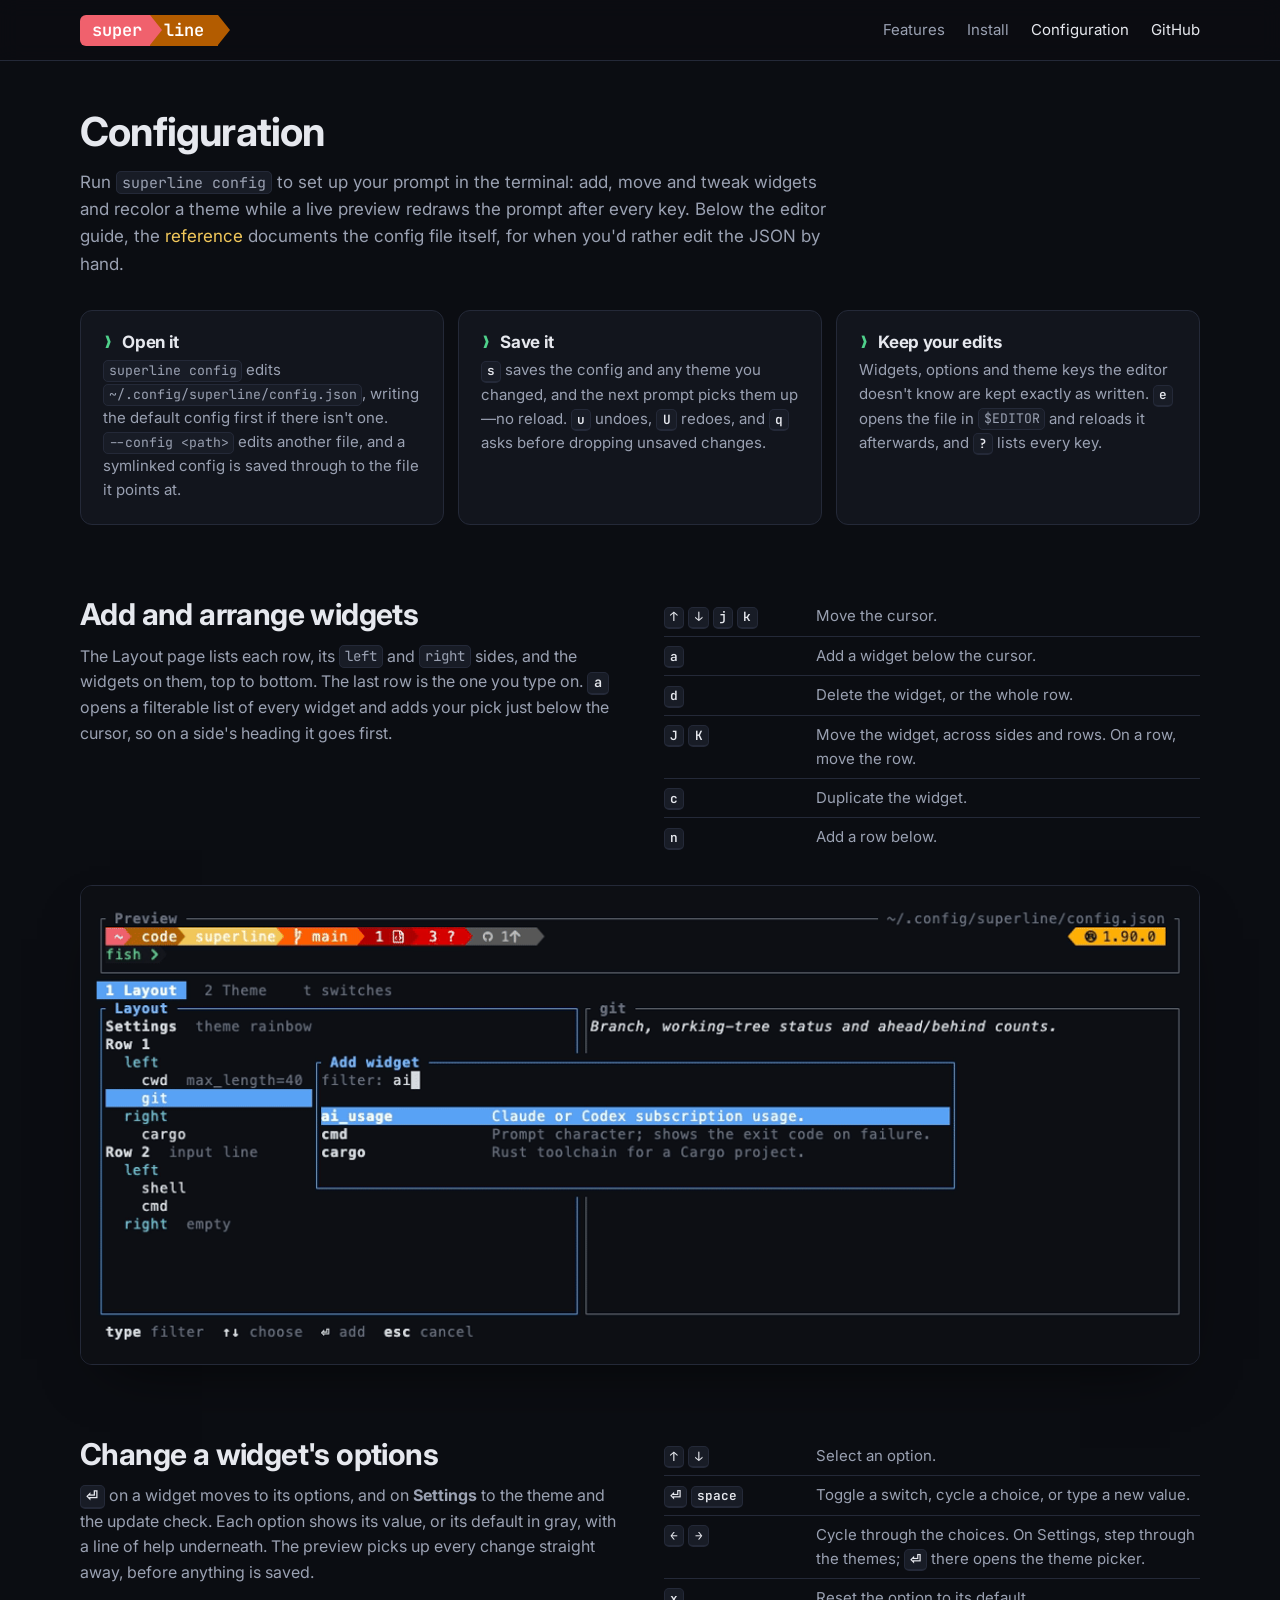
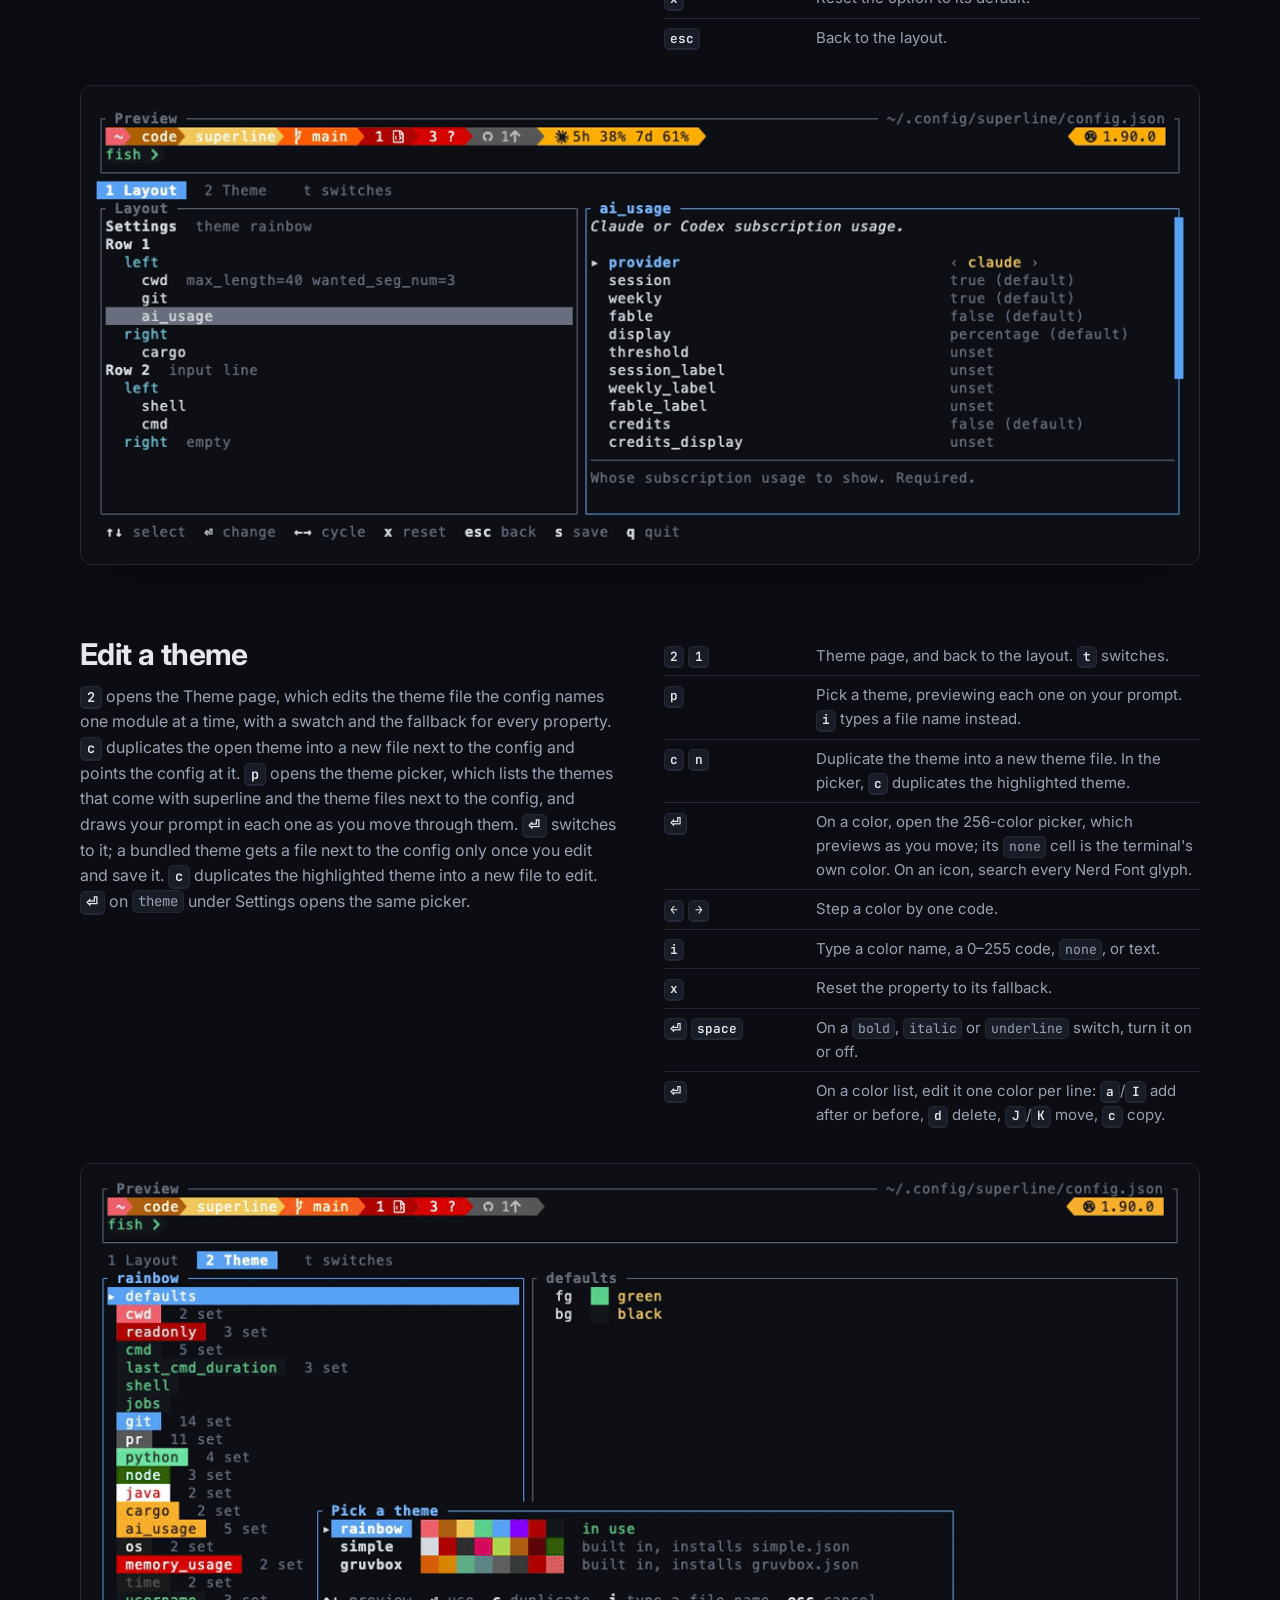
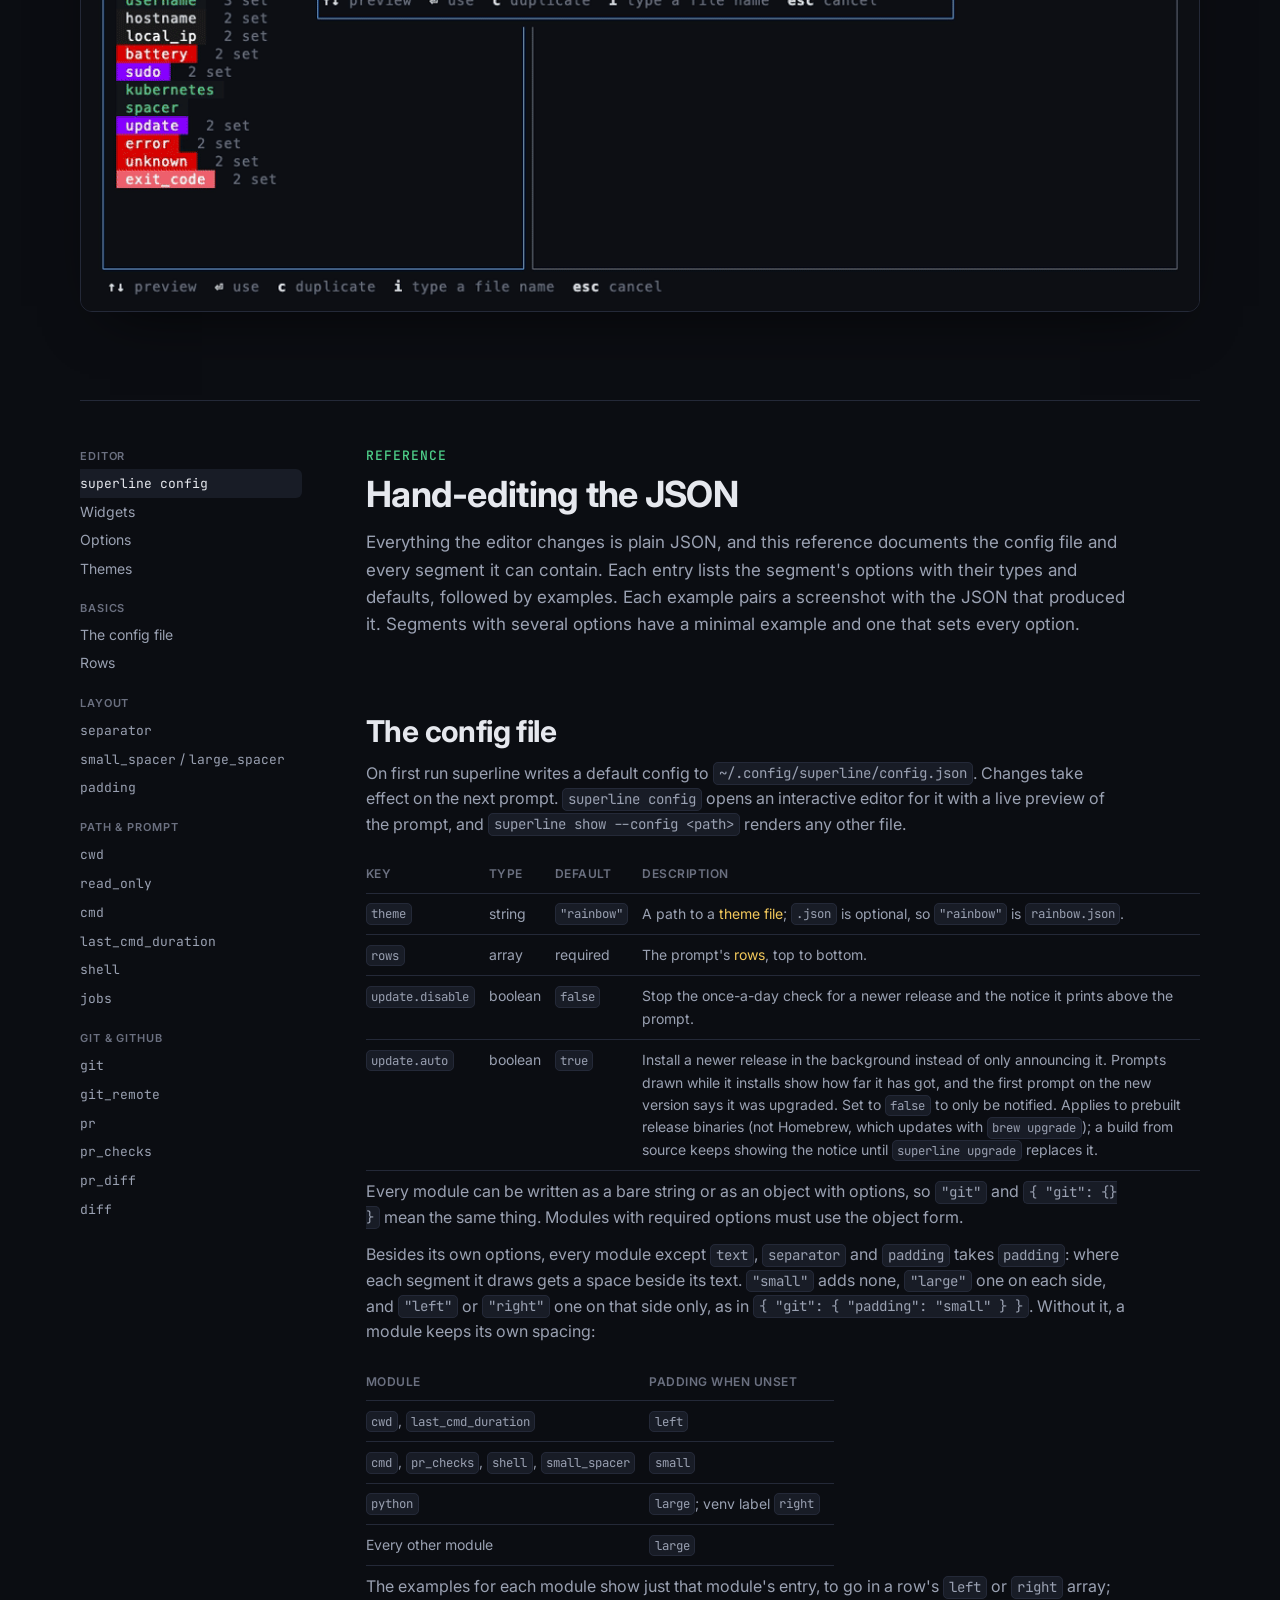
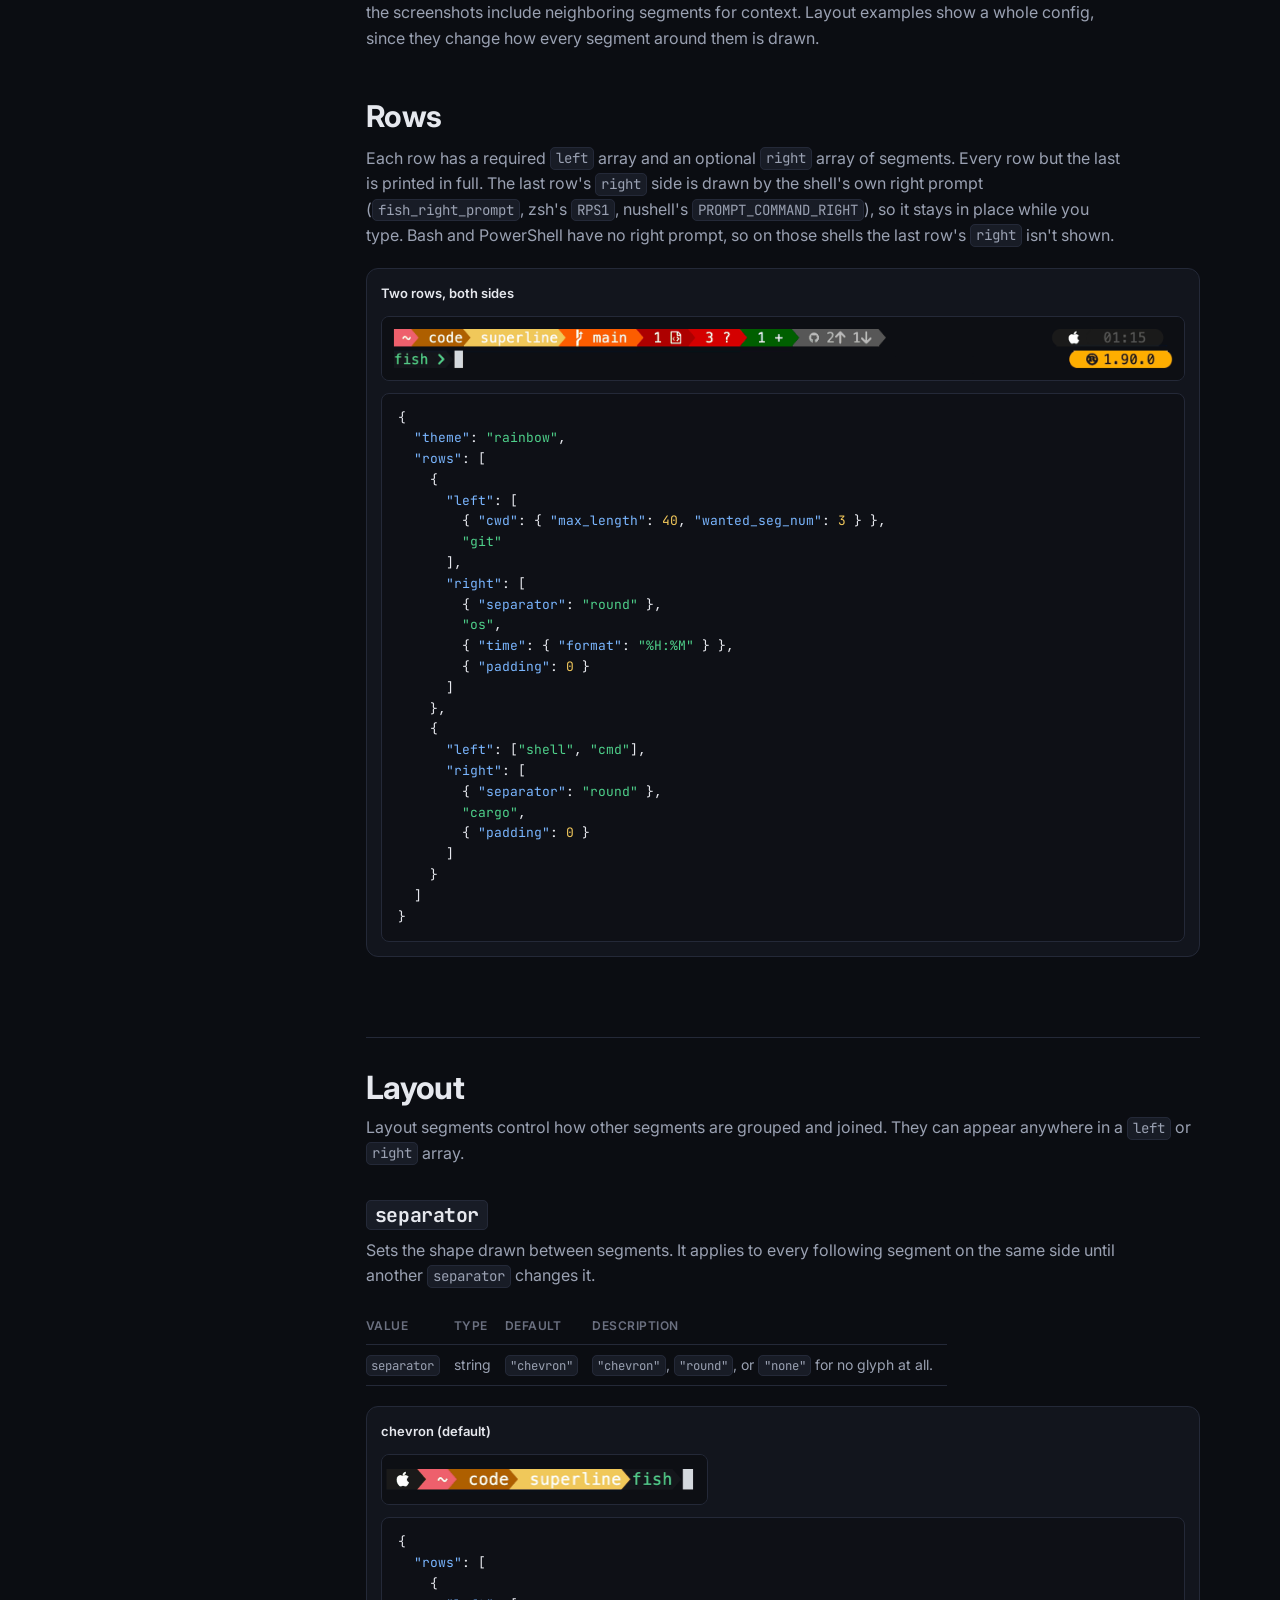
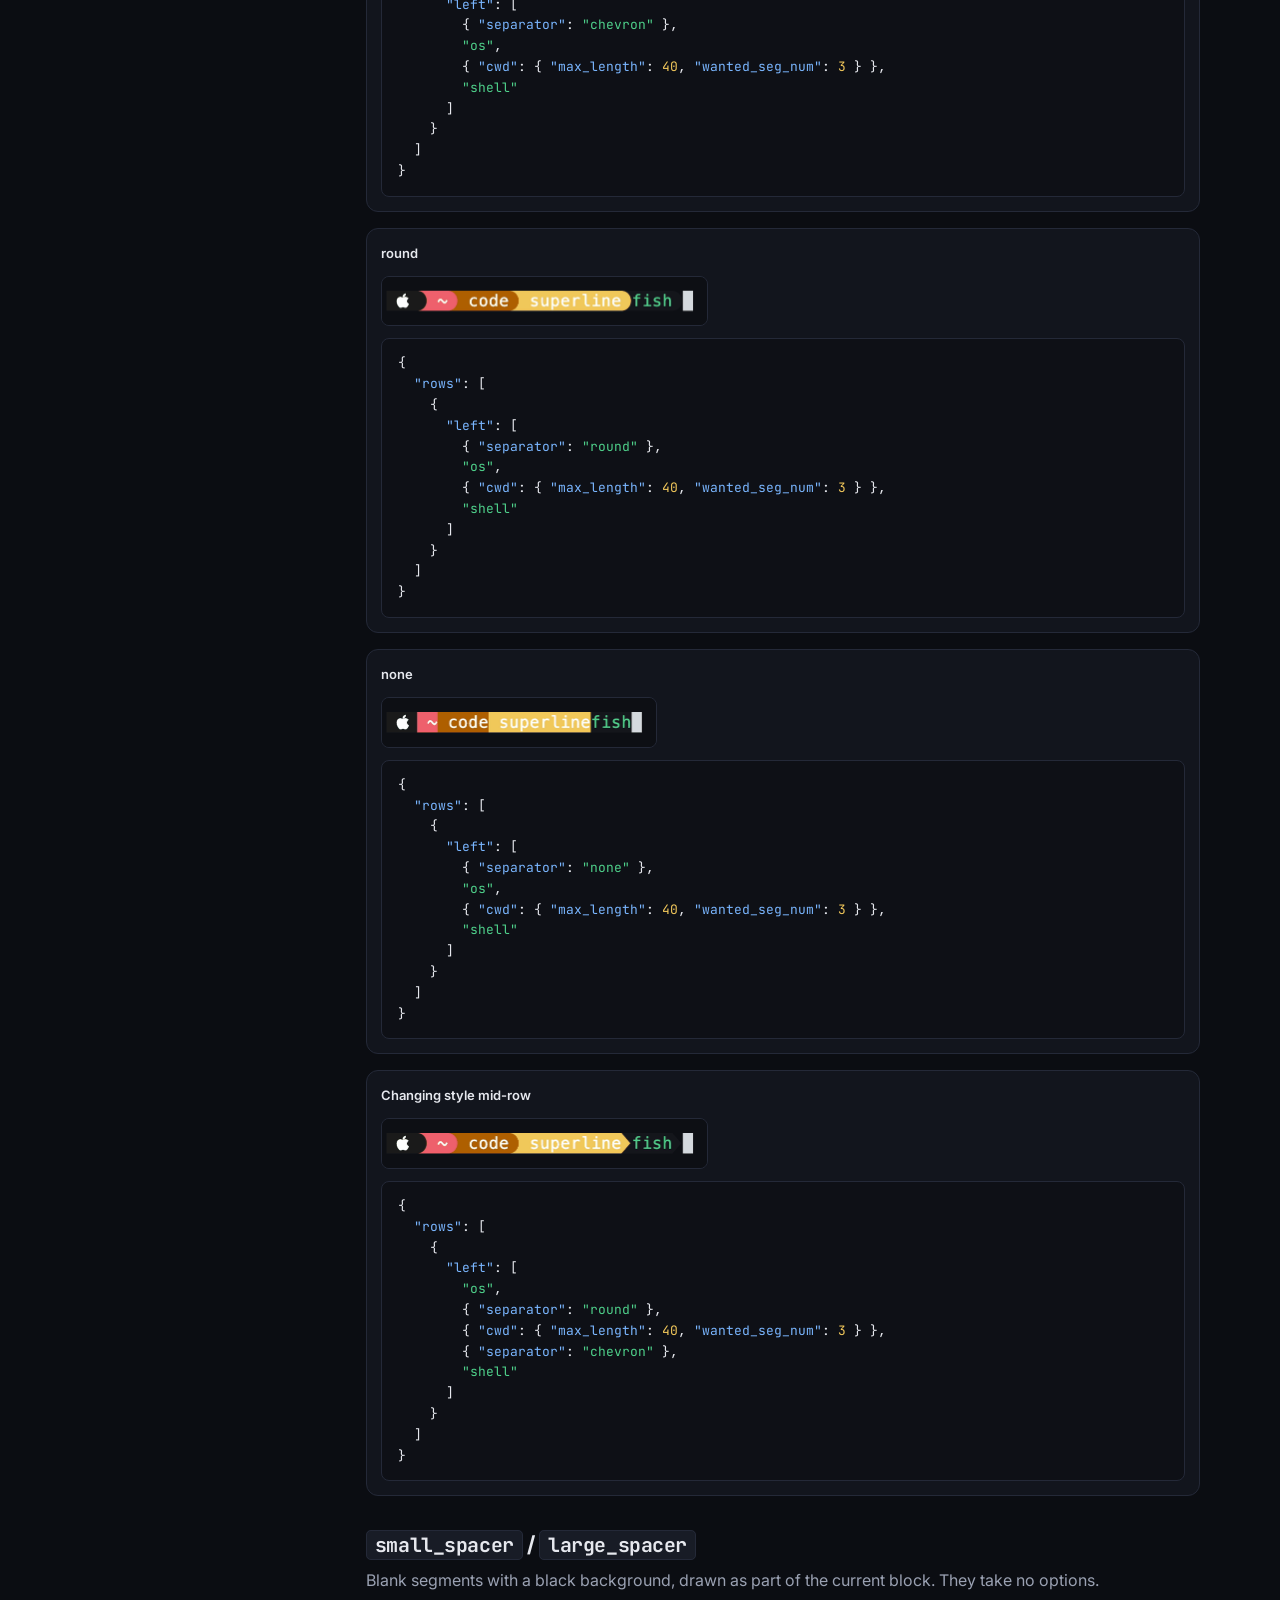
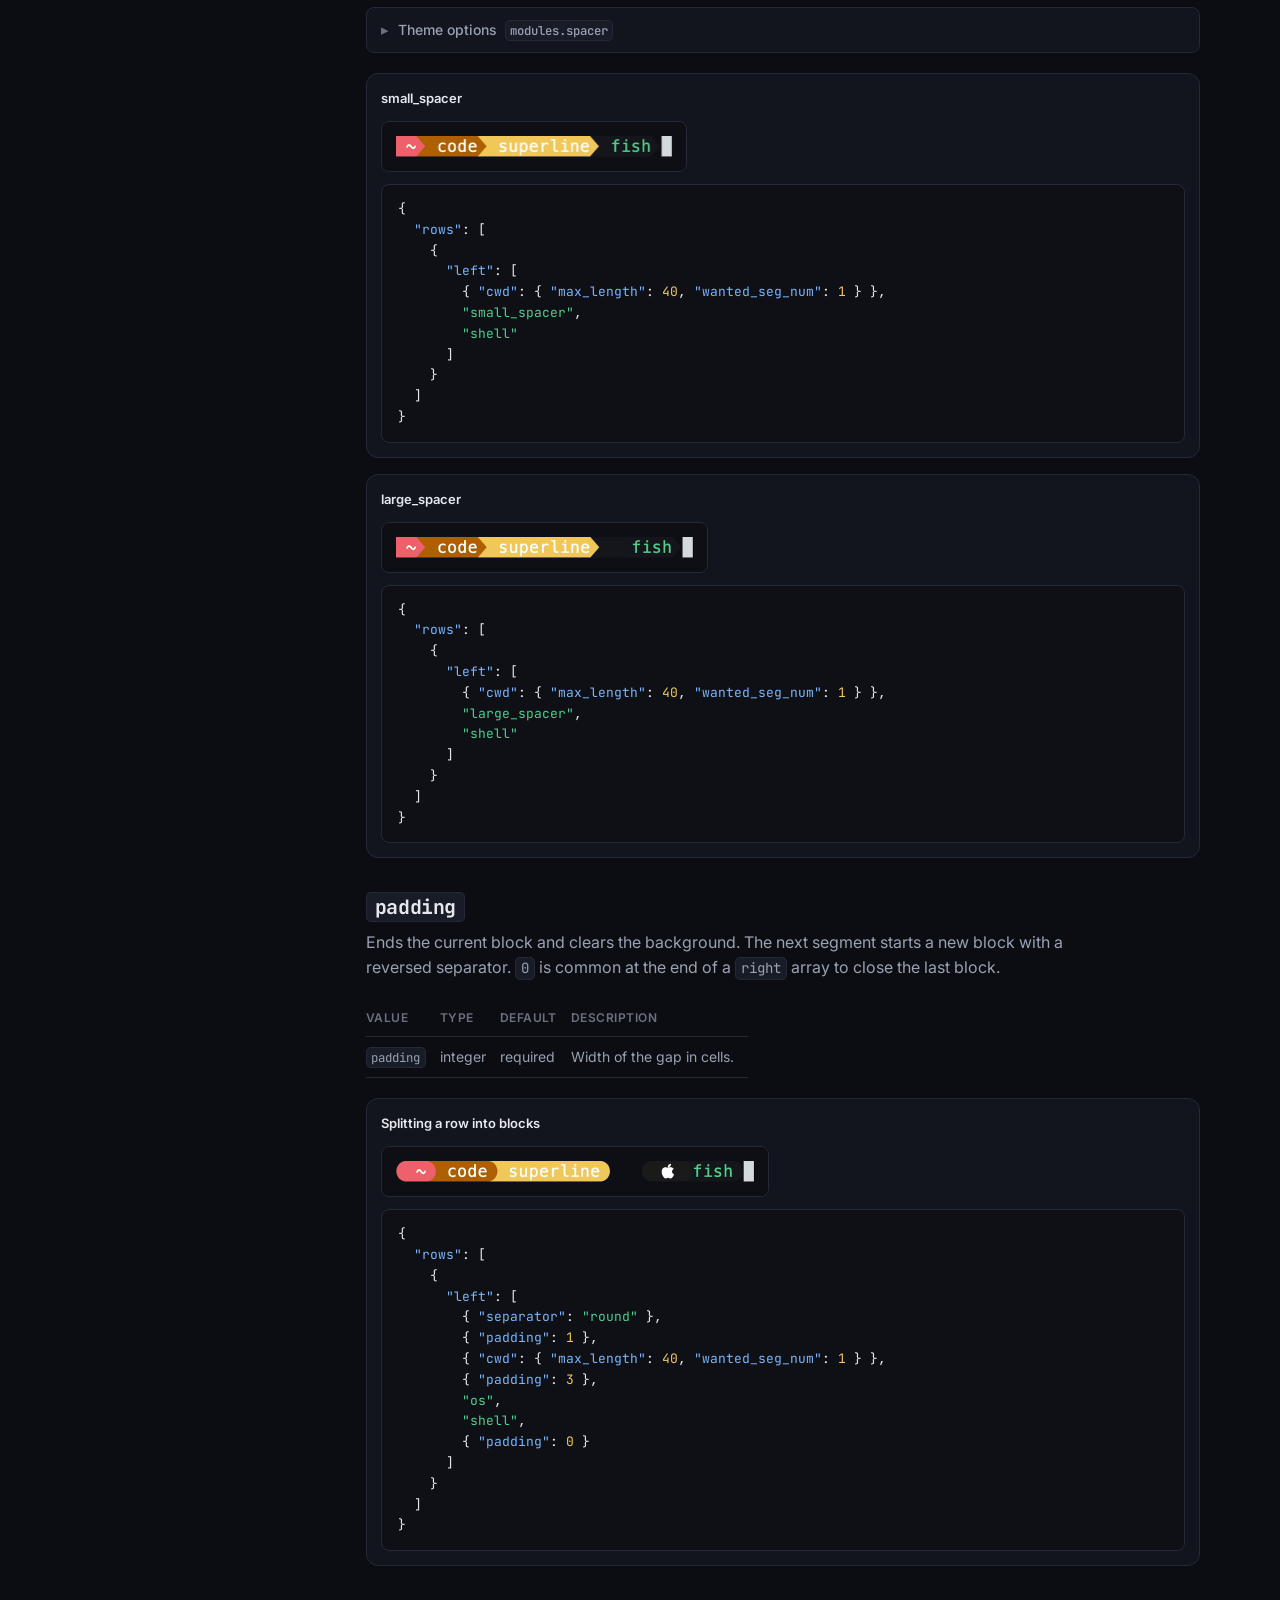
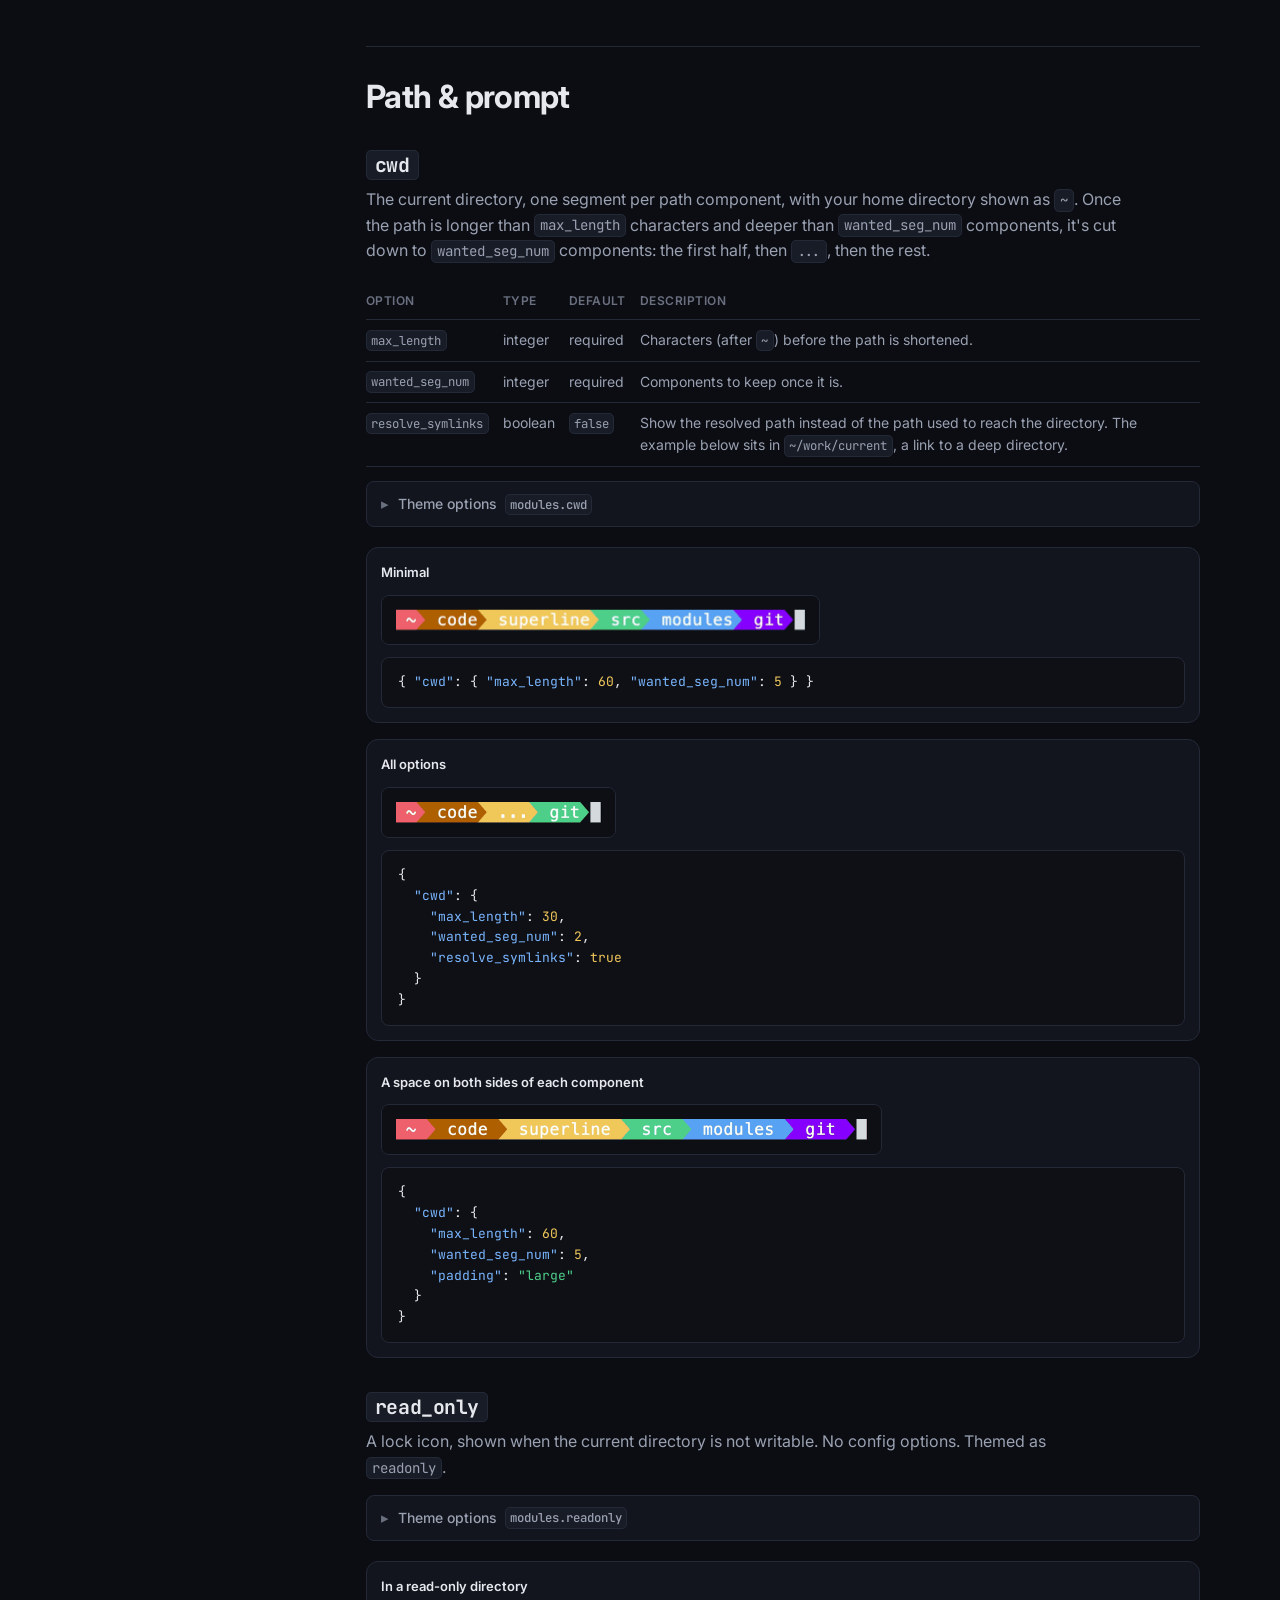
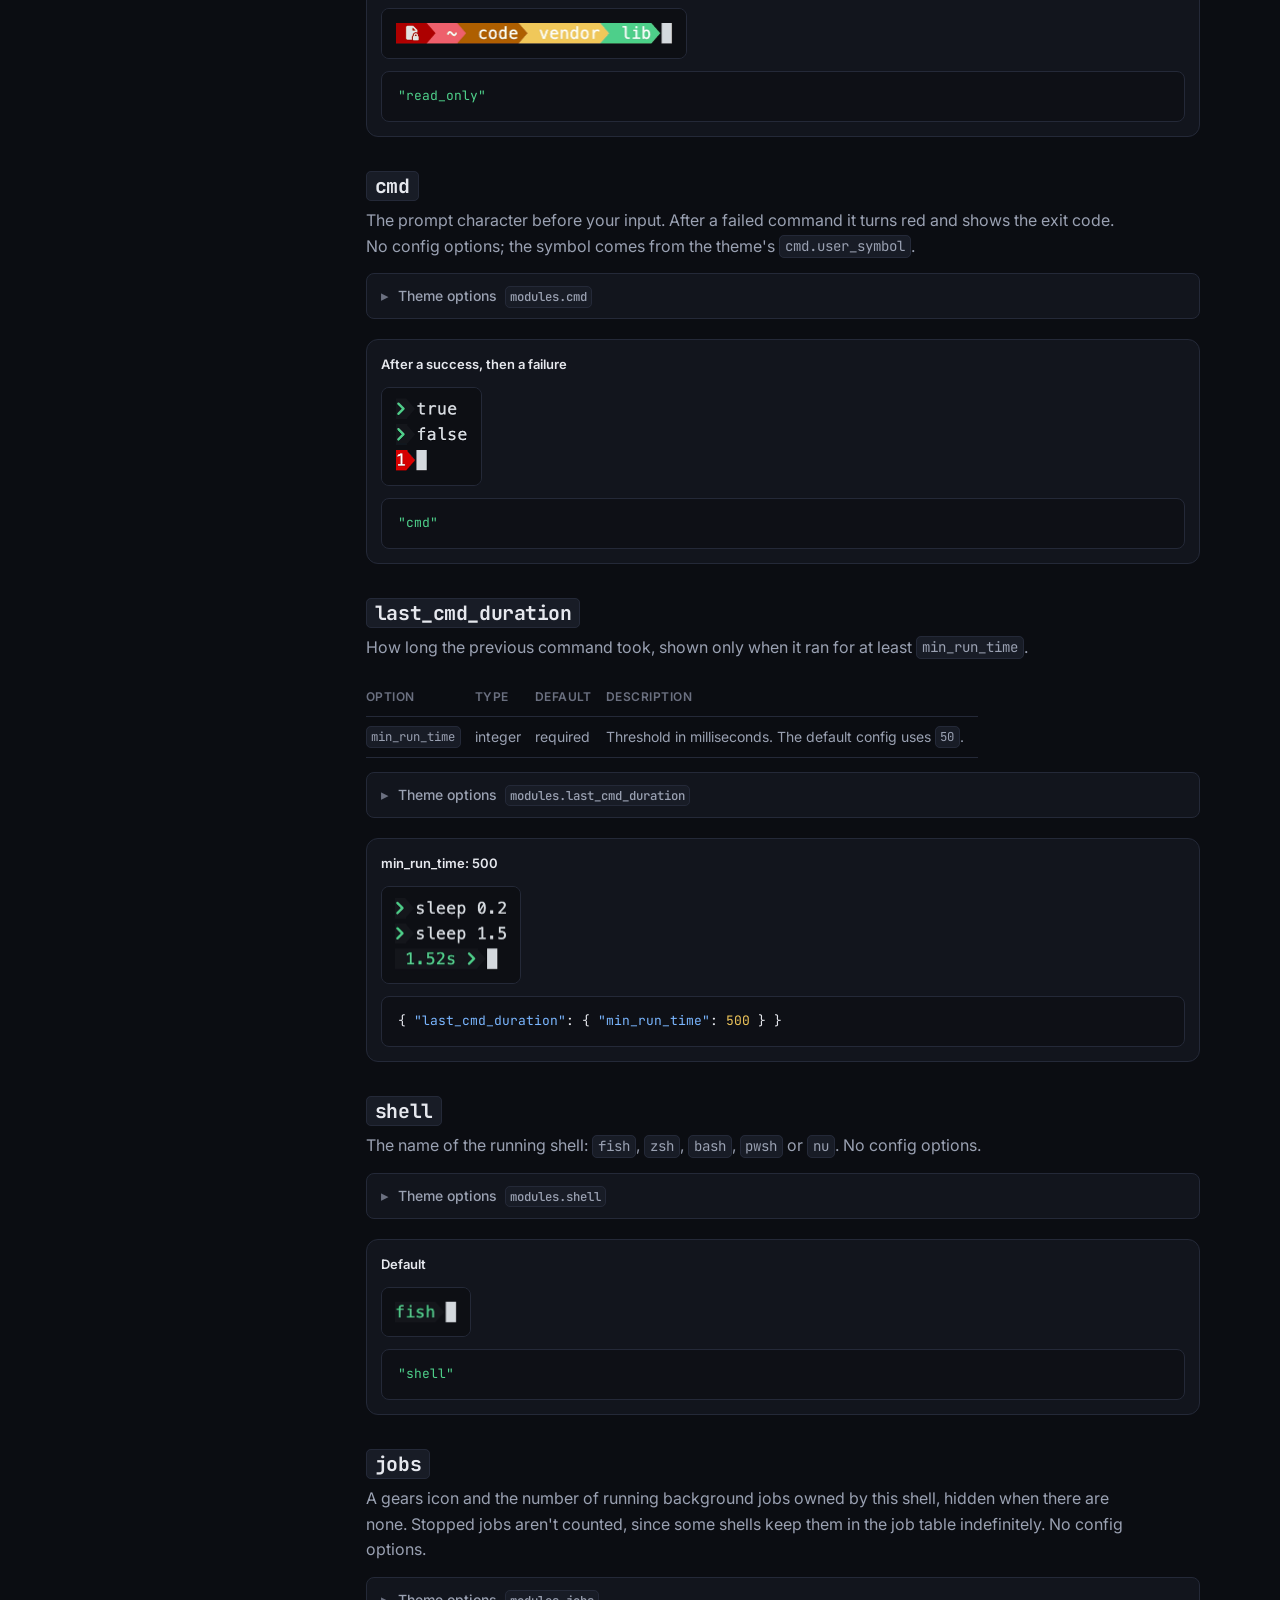
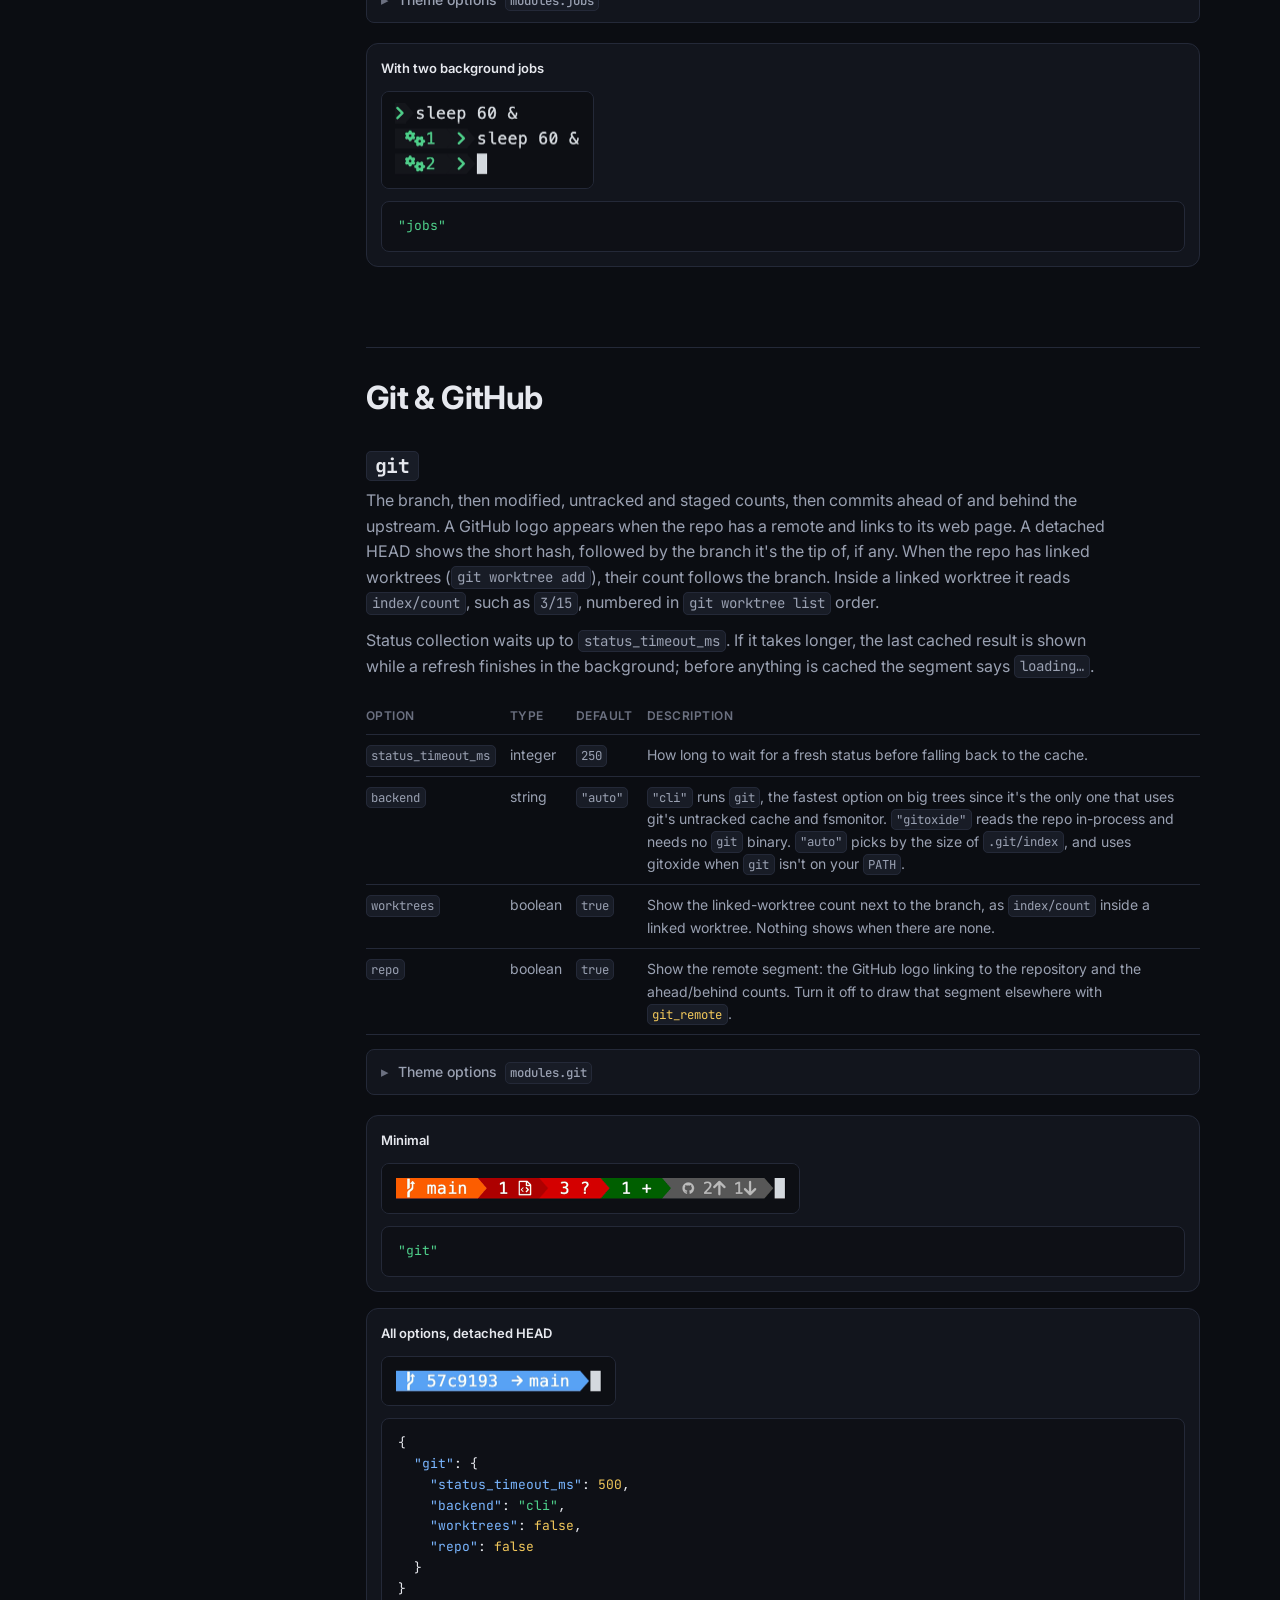
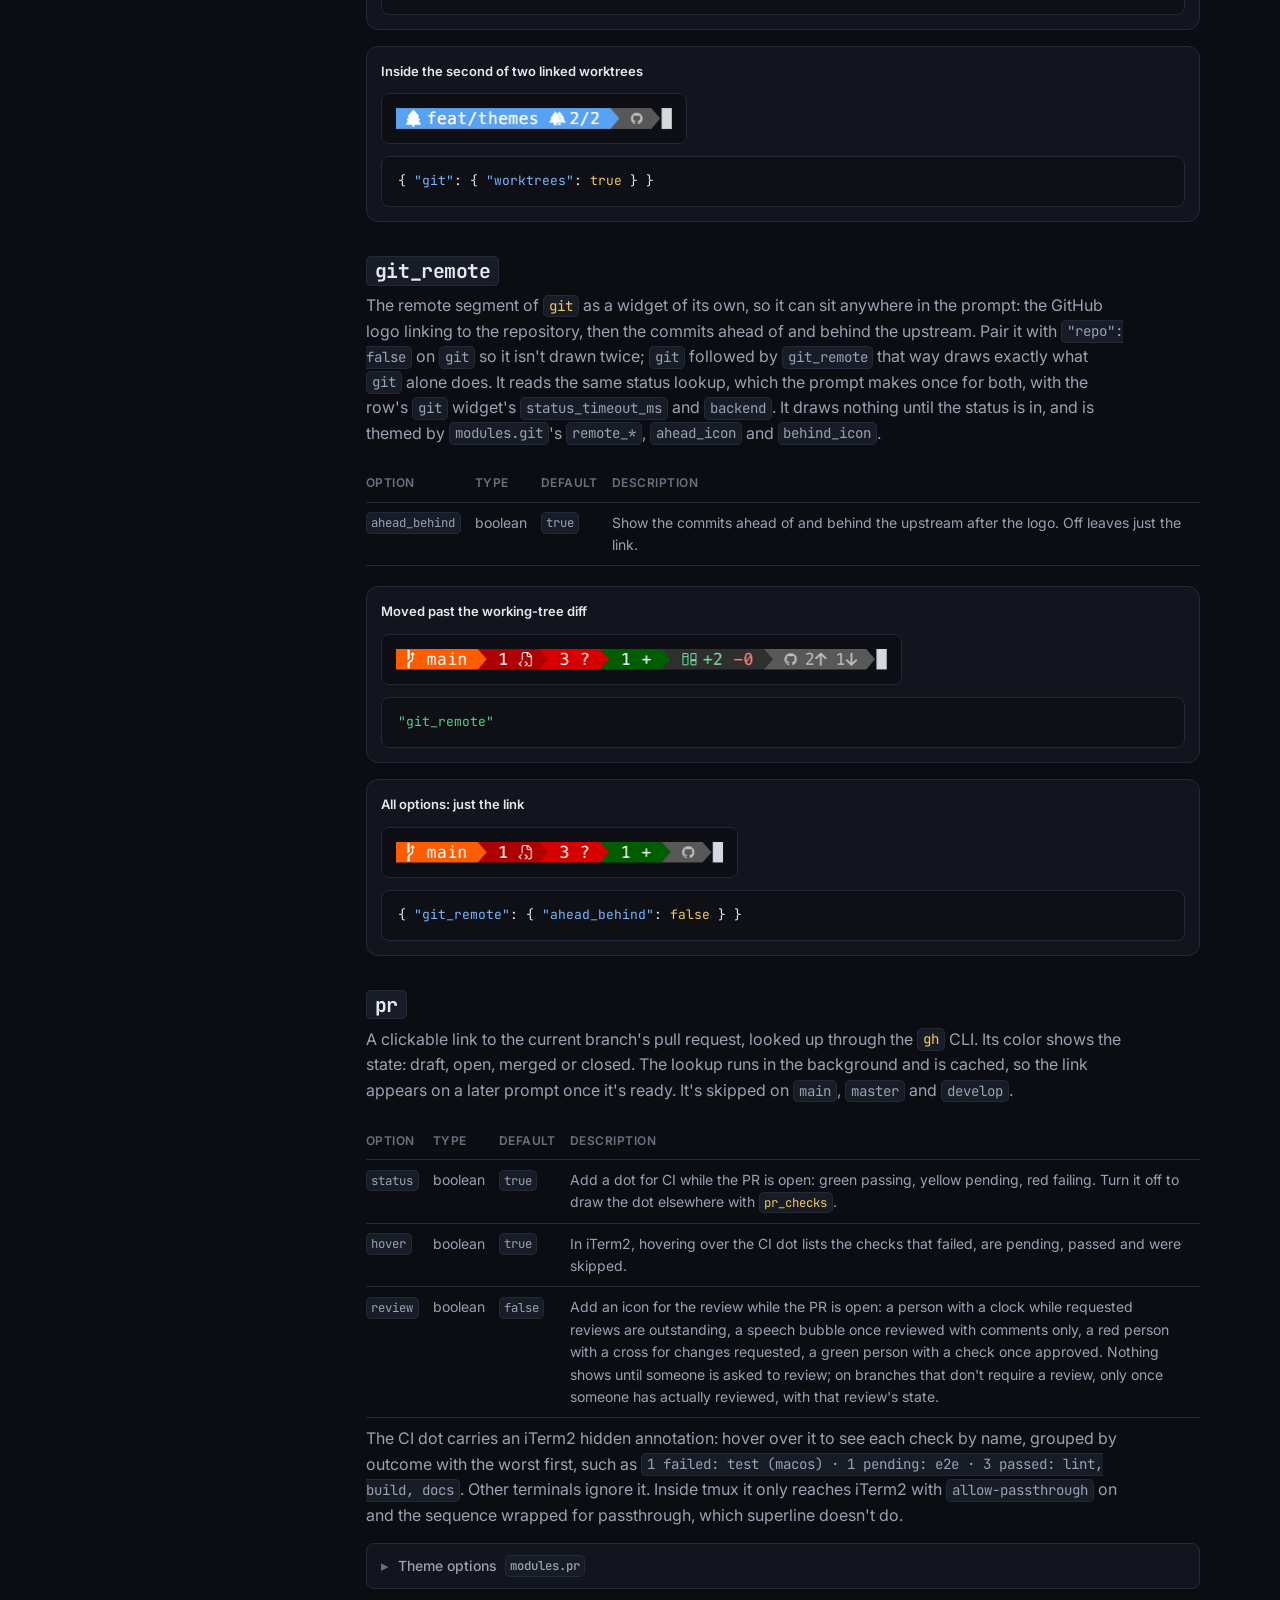
==== commit d094d068: "feat: ai_usage hides cached readings older than 12 hours" ====
--- a/site/config.html
+++ b/site/config.html
@@ -969,7 +969,8 @@
         <h3><code>ai_usage</code></h3>
         <p>
           Claude or Codex subscription usage, read through the provider's CLI on your <code>PATH</code>. It's
-          refreshed in the background and cached, so rendering never waits on the provider. Add the module more
+          refreshed in the background and cached, so rendering never waits on the provider. A cached reading more
+          than 12 hours old is dropped, and the loading icon shows until a fresh one arrives. Add the module more
           than once to show both providers, or the same one in different styles.
         </p>
         <p>
@@ -1019,7 +1020,7 @@
         </p>
         <details class="theme-opts" data-theme="ai_usage">
     <summary>Theme options <code>modules.ai_usage</code></summary>
-    <table class="opts"><thead><tr><th>Property</th><th>Type</th><th>Styles</th><th>If unset</th></tr></thead><tbody><tr><td><code>claude_fg</code></td><td>color</td><td>Claude widget text.</td><td><code>defaults.fg</code></td></tr><tr><td><code>claude_bg</code></td><td>color</td><td>Claude widget background.</td><td><code>defaults.bg</code></td></tr><tr><td><code>codex_fg</code></td><td>color</td><td>Codex widget text.</td><td><code>defaults.fg</code></td></tr><tr><td><code>codex_bg</code></td><td>color</td><td>Codex widget background.</td><td><code>defaults.bg</code></td></tr><tr><td><code>threshold_bg</code></td><td>color</td><td>Background once a visible lane crosses threshold.</td><td><code>defaults.bg</code></td></tr><tr><td><code>claude_icon</code></td><td>string</td><td>Claude logo that opens the Claude widget.</td><td>U+EC82</td></tr><tr><td><code>codex_icon</code></td><td>string</td><td>OpenAI logo that opens the Codex widget.</td><td>U+EC81</td></tr><tr><td><code>reset_icon</code></td><td>string</td><td>Before the time left until the session window resets.</td><td><code>"↻"</code></td></tr><tr><td><code>loading_icon</code></td><td>string</td><td>In place of a reading until the first refresh lands.</td><td><code>"…"</code></td></tr><tr><td><code>logged_out_icon</code></td><td>string</td><td>In place of a reading when the provider CLI has no signed-in account.</td><td>U+F235</td></tr><tr><td><code>not_installed_icon</code></td><td>string</td><td>In place of a reading when the provider CLI is not installed.</td><td><code>"?"</code></td></tr></tbody></table>
+    <table class="opts"><thead><tr><th>Property</th><th>Type</th><th>Styles</th><th>If unset</th></tr></thead><tbody><tr><td><code>claude_fg</code></td><td>color</td><td>Claude widget text.</td><td><code>defaults.fg</code></td></tr><tr><td><code>claude_bg</code></td><td>color</td><td>Claude widget background.</td><td><code>defaults.bg</code></td></tr><tr><td><code>codex_fg</code></td><td>color</td><td>Codex widget text.</td><td><code>defaults.fg</code></td></tr><tr><td><code>codex_bg</code></td><td>color</td><td>Codex widget background.</td><td><code>defaults.bg</code></td></tr><tr><td><code>threshold_bg</code></td><td>color</td><td>Background once a visible lane crosses threshold.</td><td><code>defaults.bg</code></td></tr><tr><td><code>claude_icon</code></td><td>string</td><td>Claude logo that opens the Claude widget.</td><td>U+EC82</td></tr><tr><td><code>codex_icon</code></td><td>string</td><td>OpenAI logo that opens the Codex widget.</td><td>U+EC81</td></tr><tr><td><code>reset_icon</code></td><td>string</td><td>Before the time left until the session window resets.</td><td><code>"↻"</code></td></tr><tr><td><code>loading_icon</code></td><td>string</td><td>In place of a reading until a refresh lands, or while the last one is over 12 hours old.</td><td><code>"…"</code></td></tr><tr><td><code>logged_out_icon</code></td><td>string</td><td>In place of a reading when the provider CLI has no signed-in account.</td><td>U+F235</td></tr><tr><td><code>not_installed_icon</code></td><td>string</td><td>In place of a reading when the provider CLI is not installed.</td><td><code>"?"</code></td></tr></tbody></table>
   </details><!-- /theme -->
         <div class="examples">
           <div class="example" data-example="ai_usage/minimal">
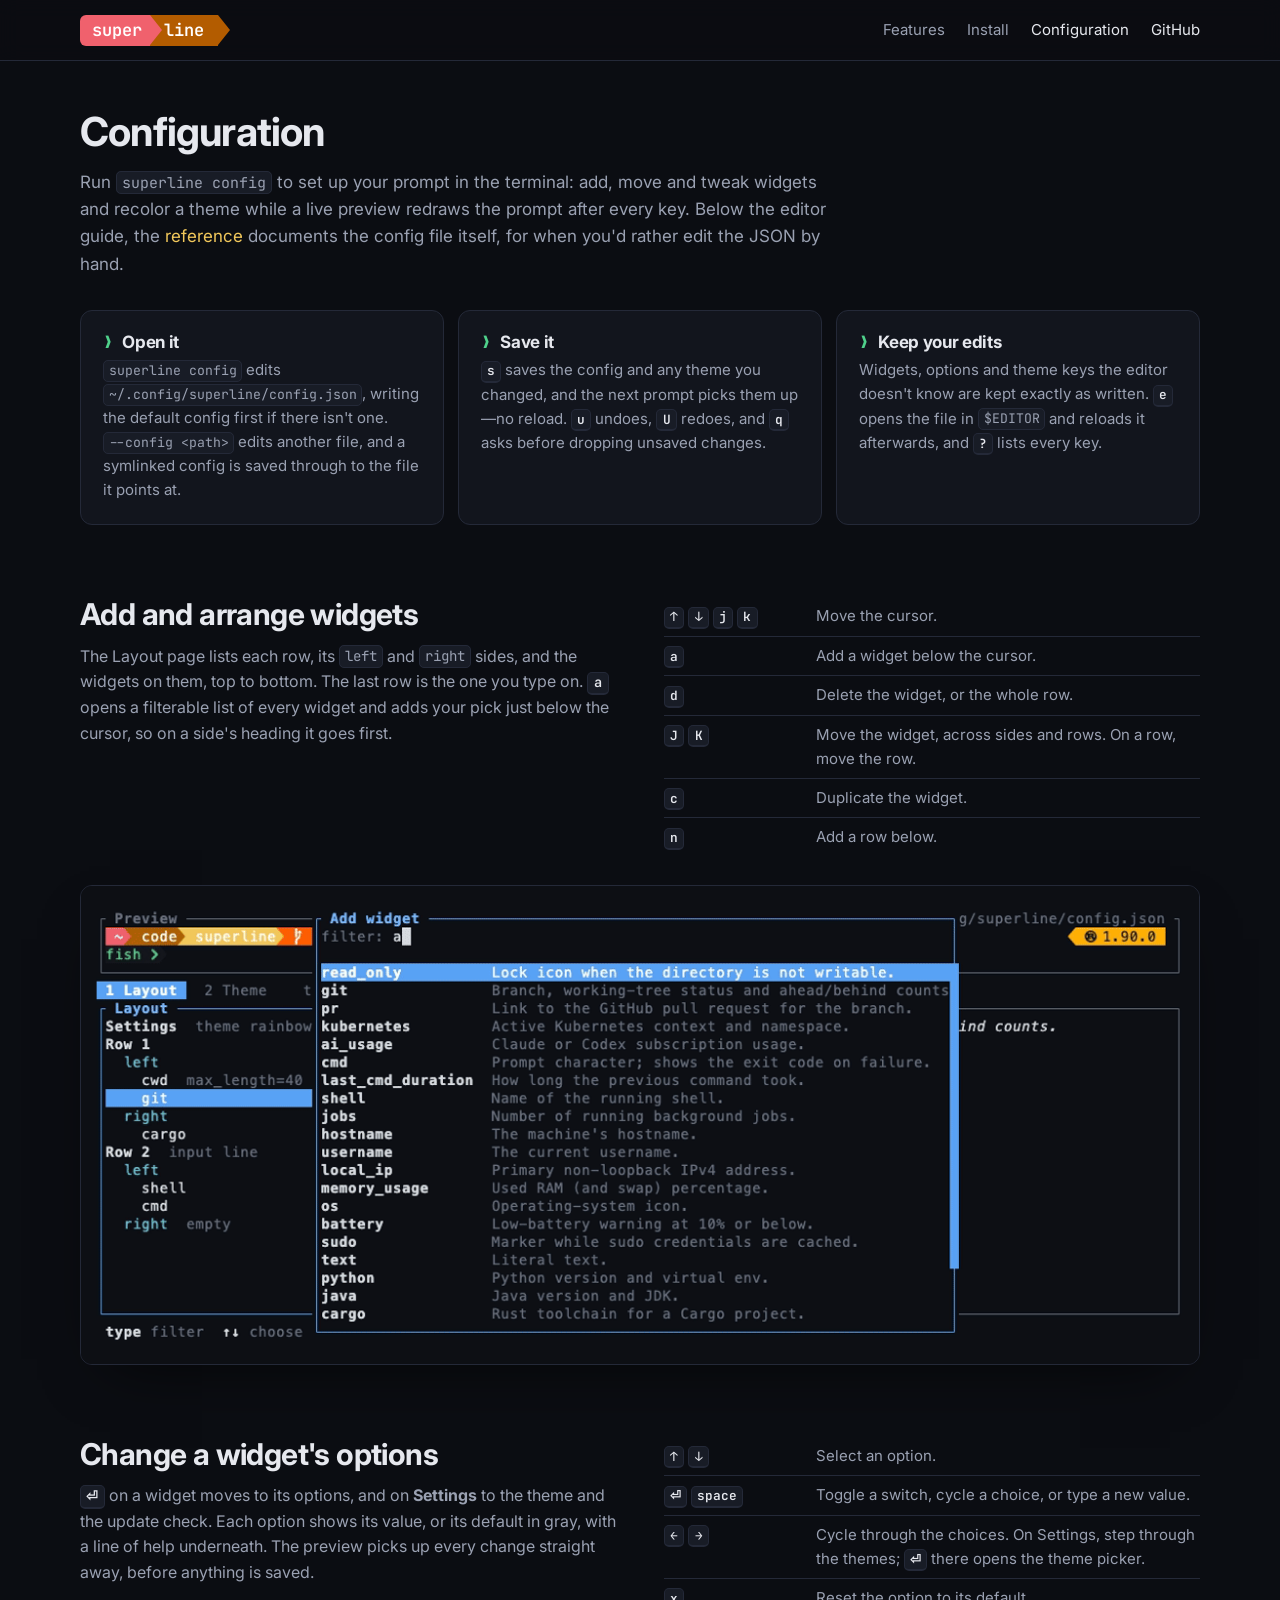
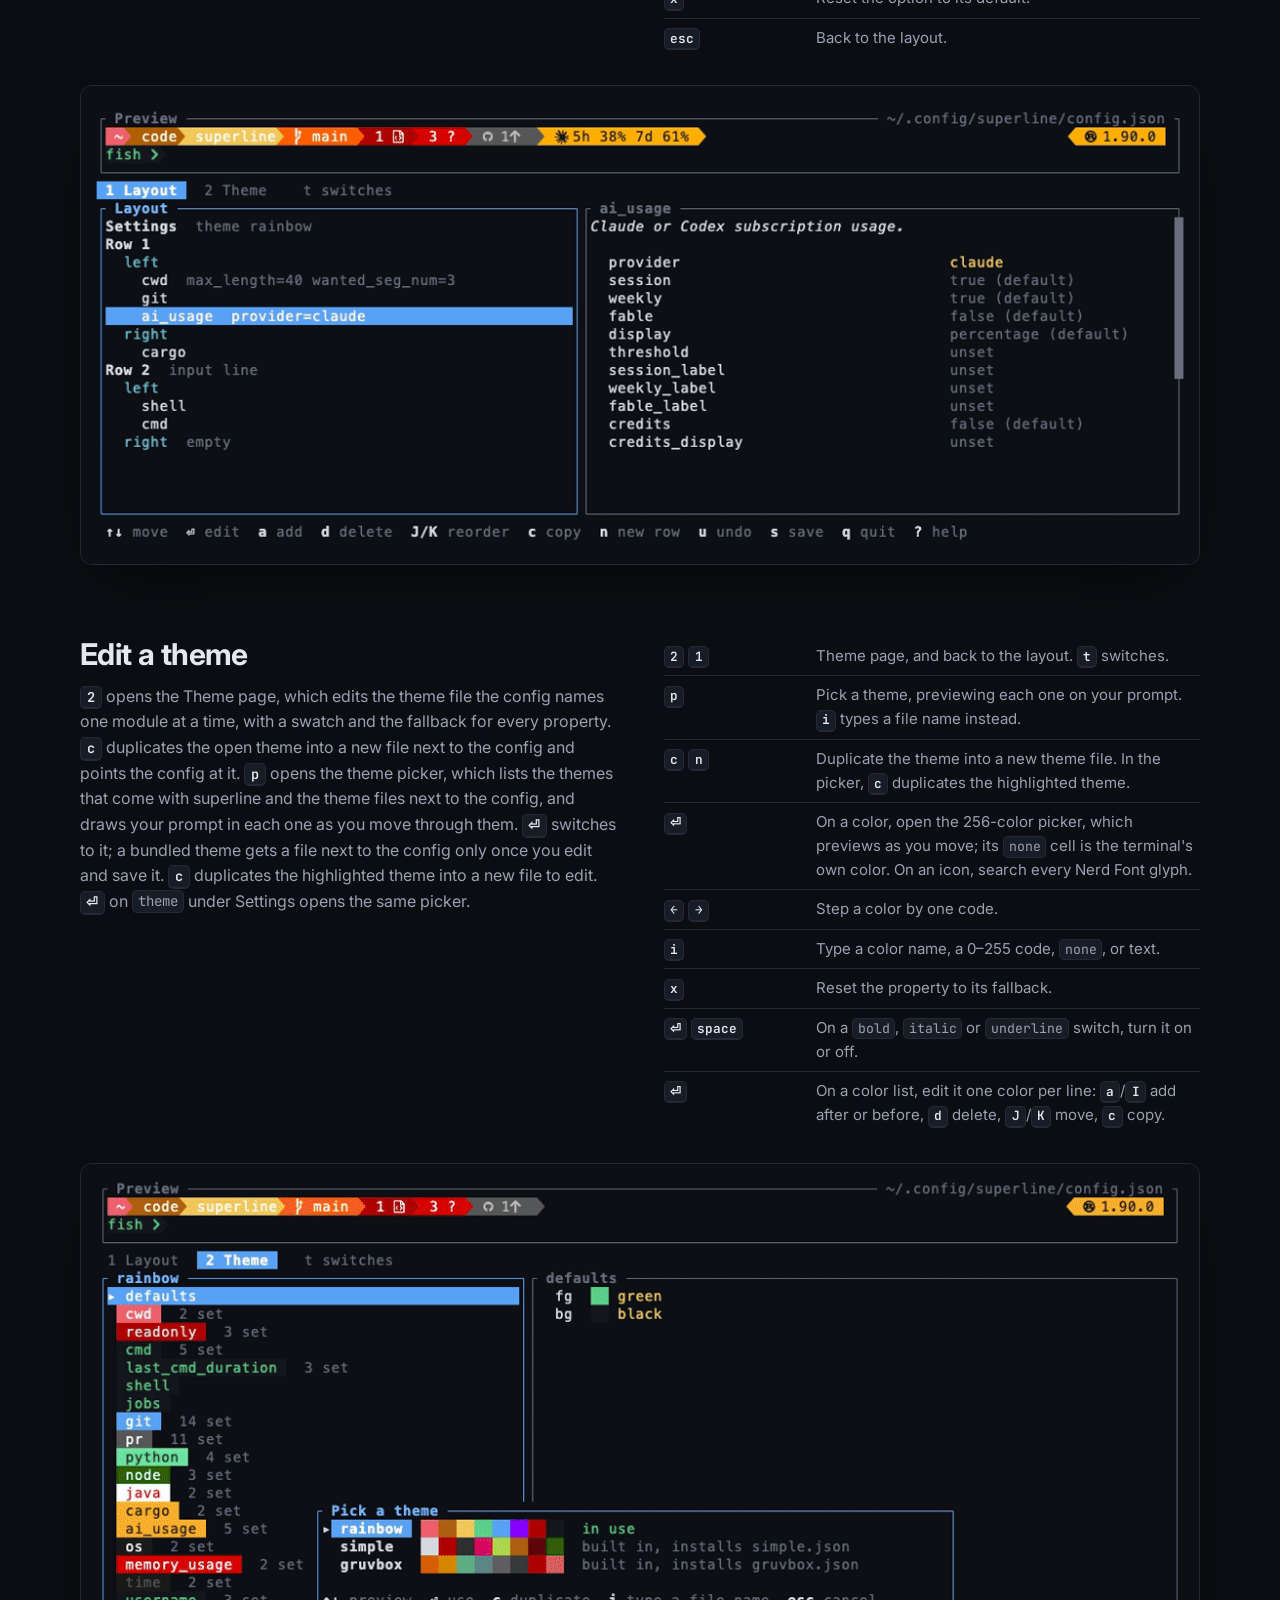
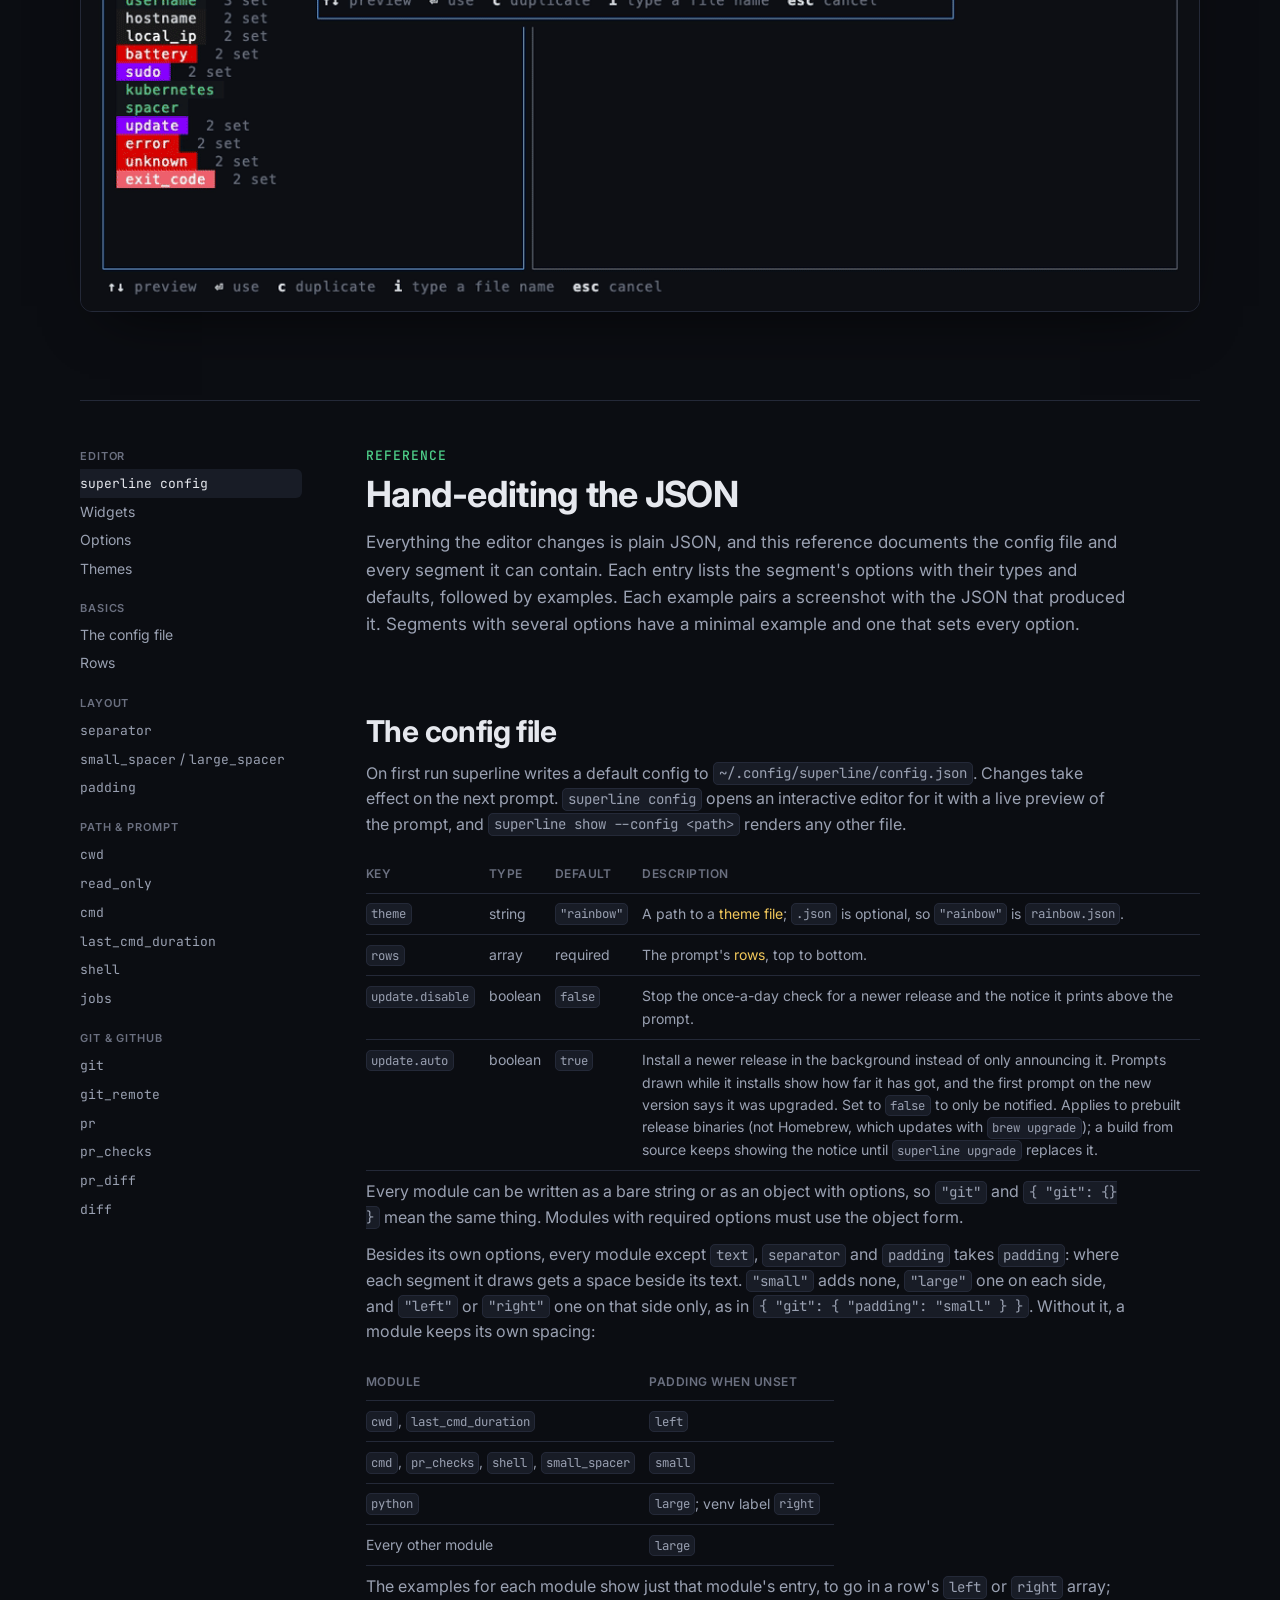
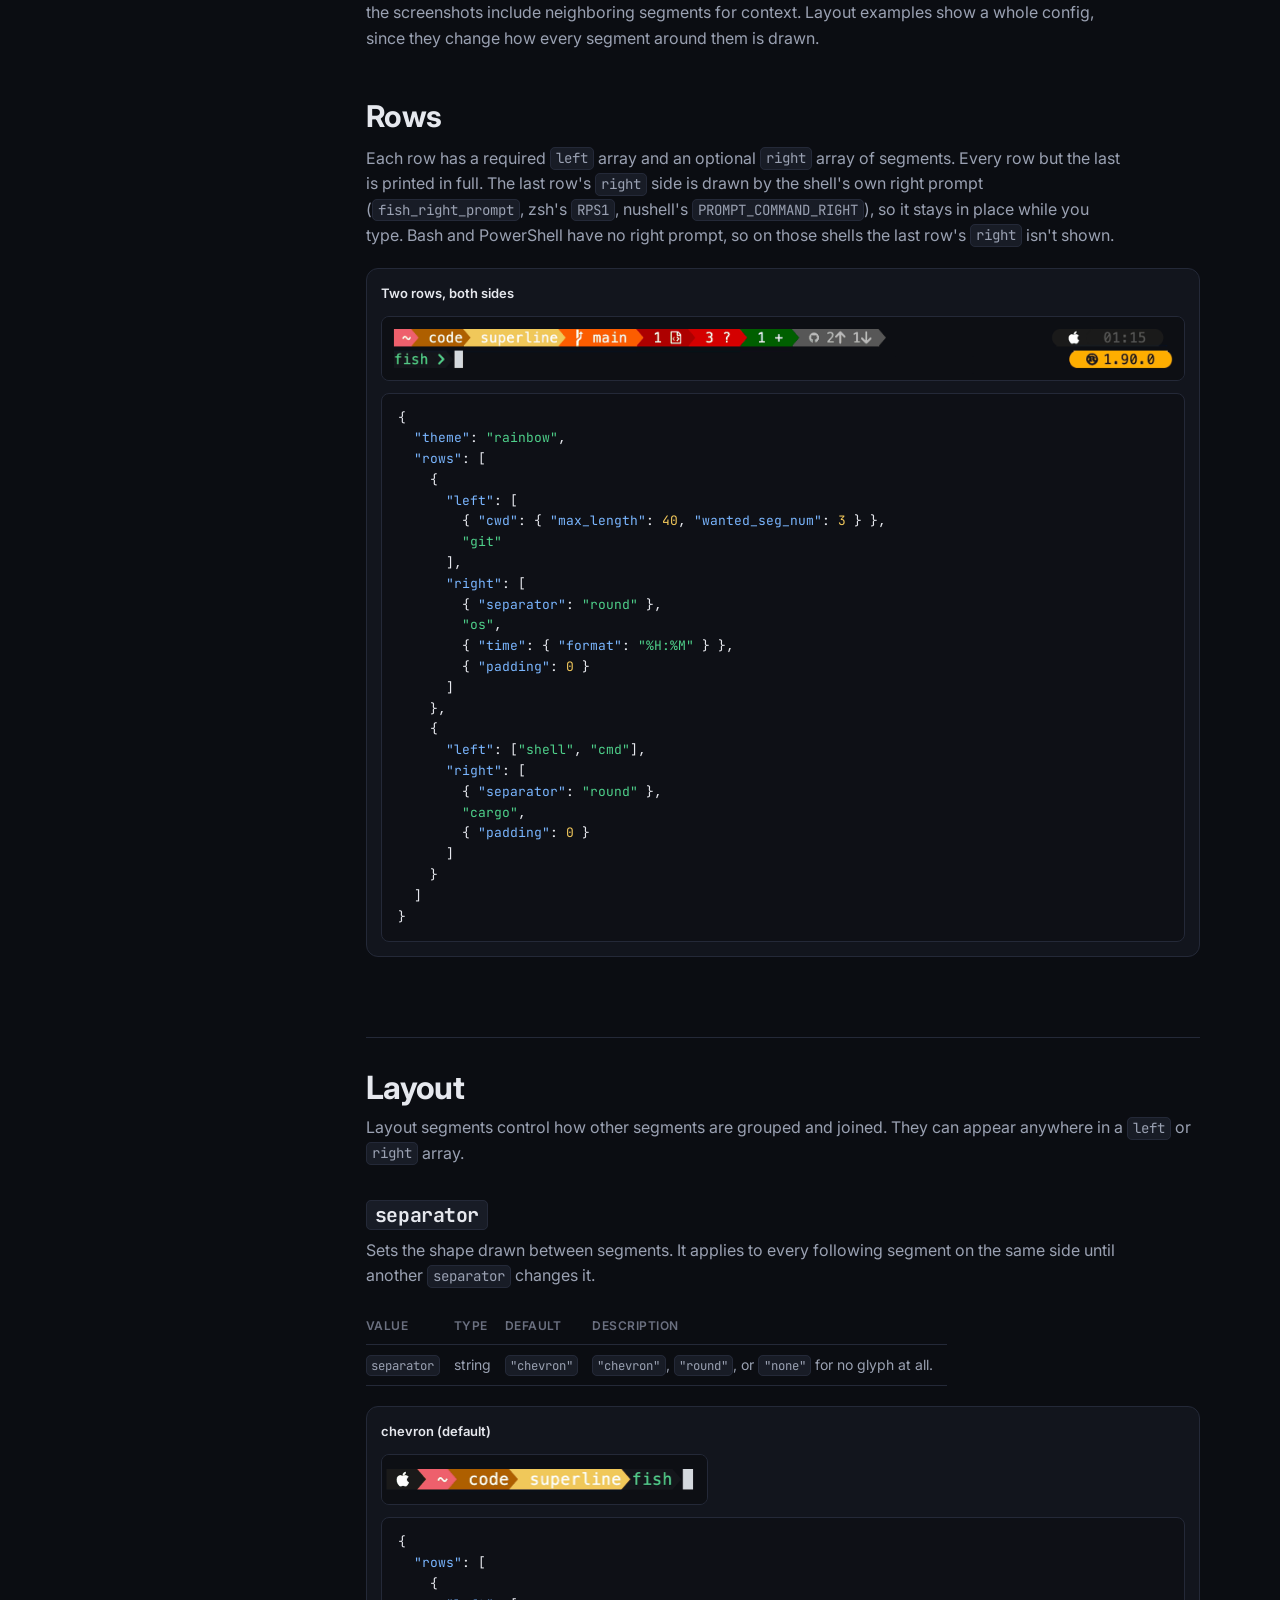
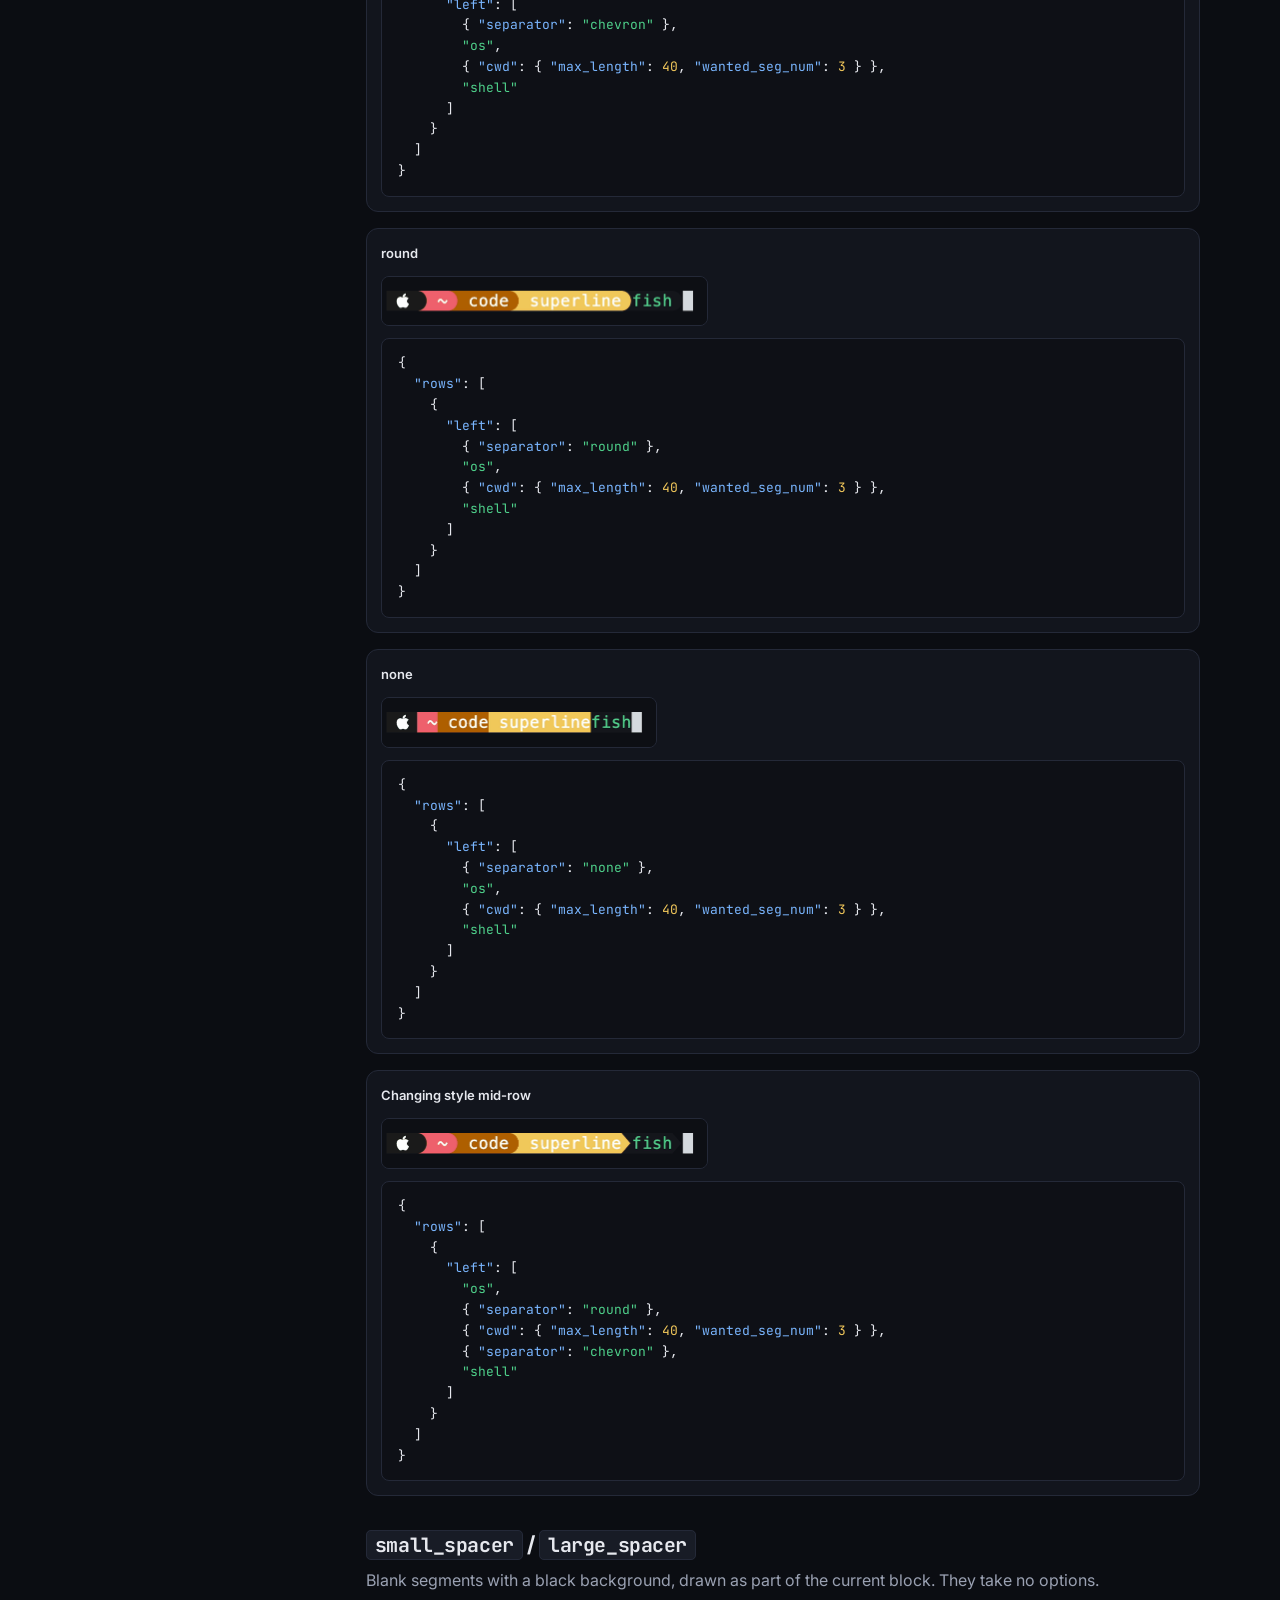
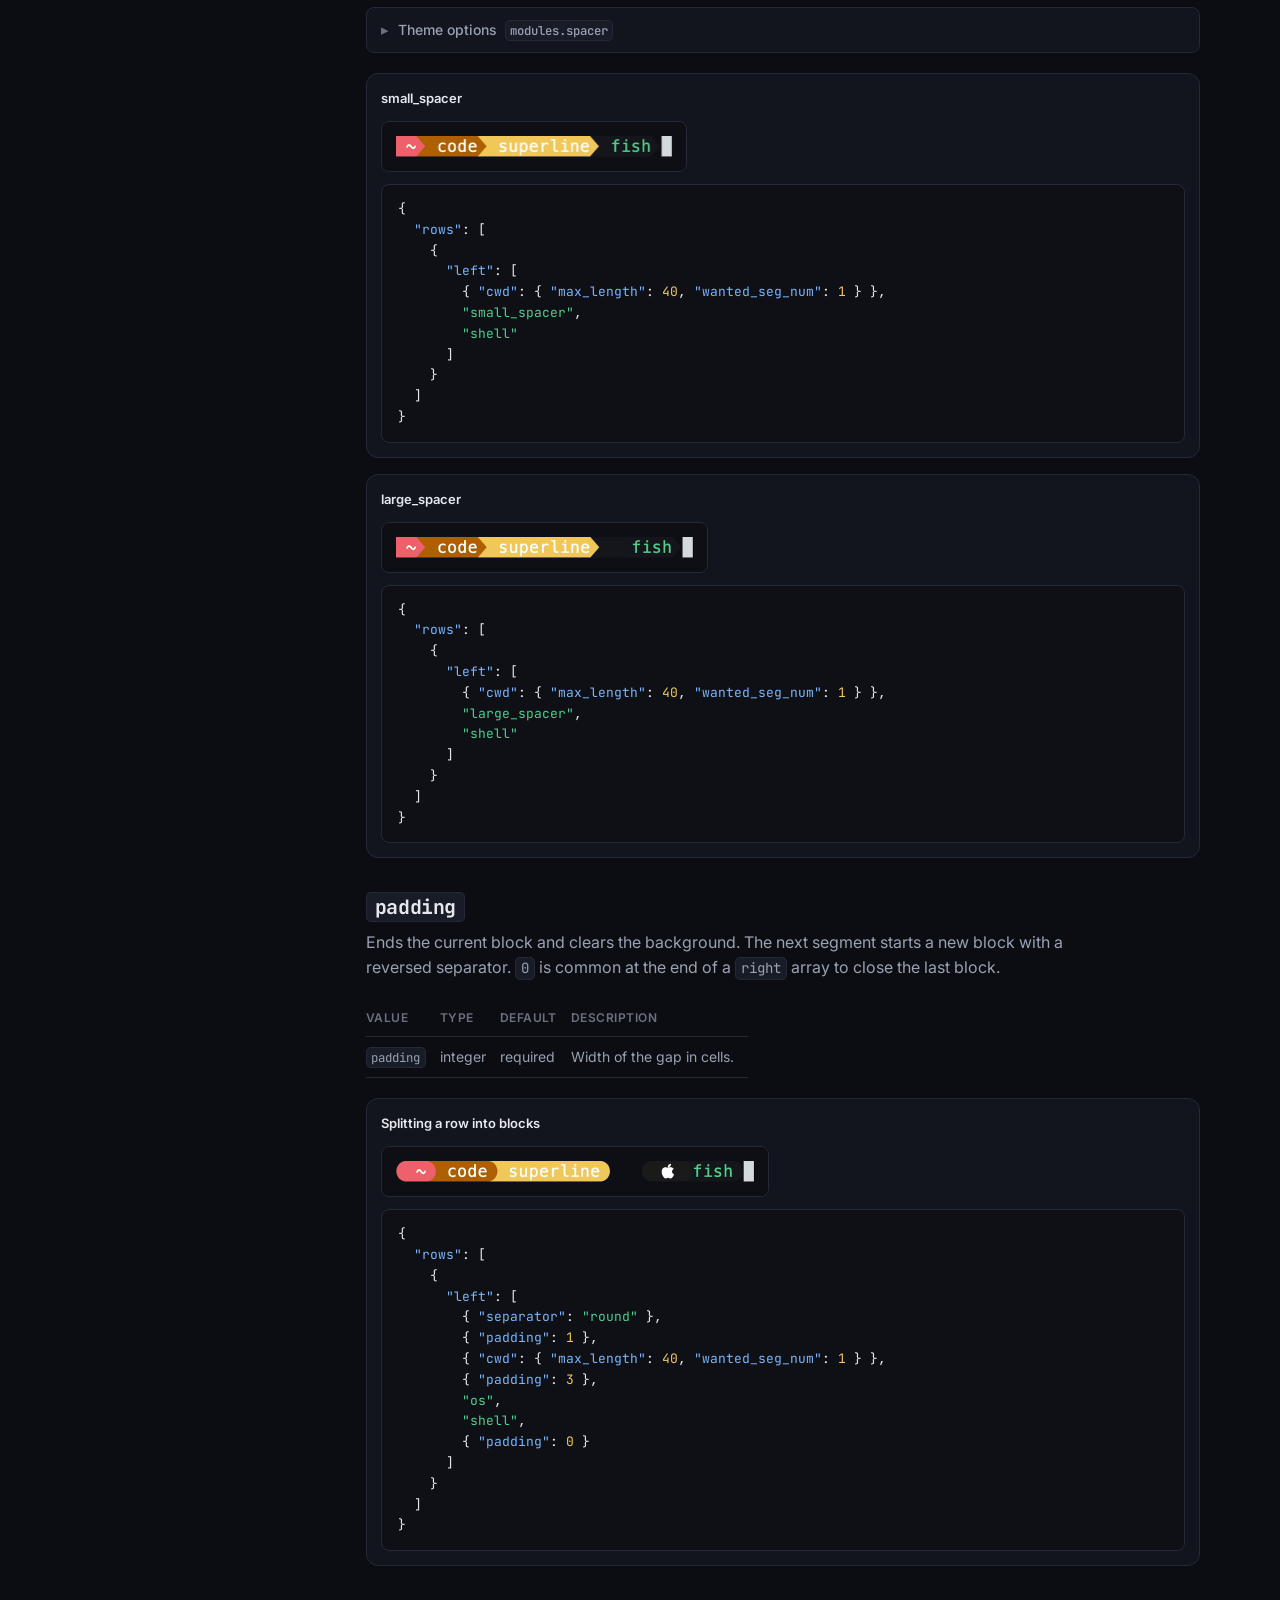
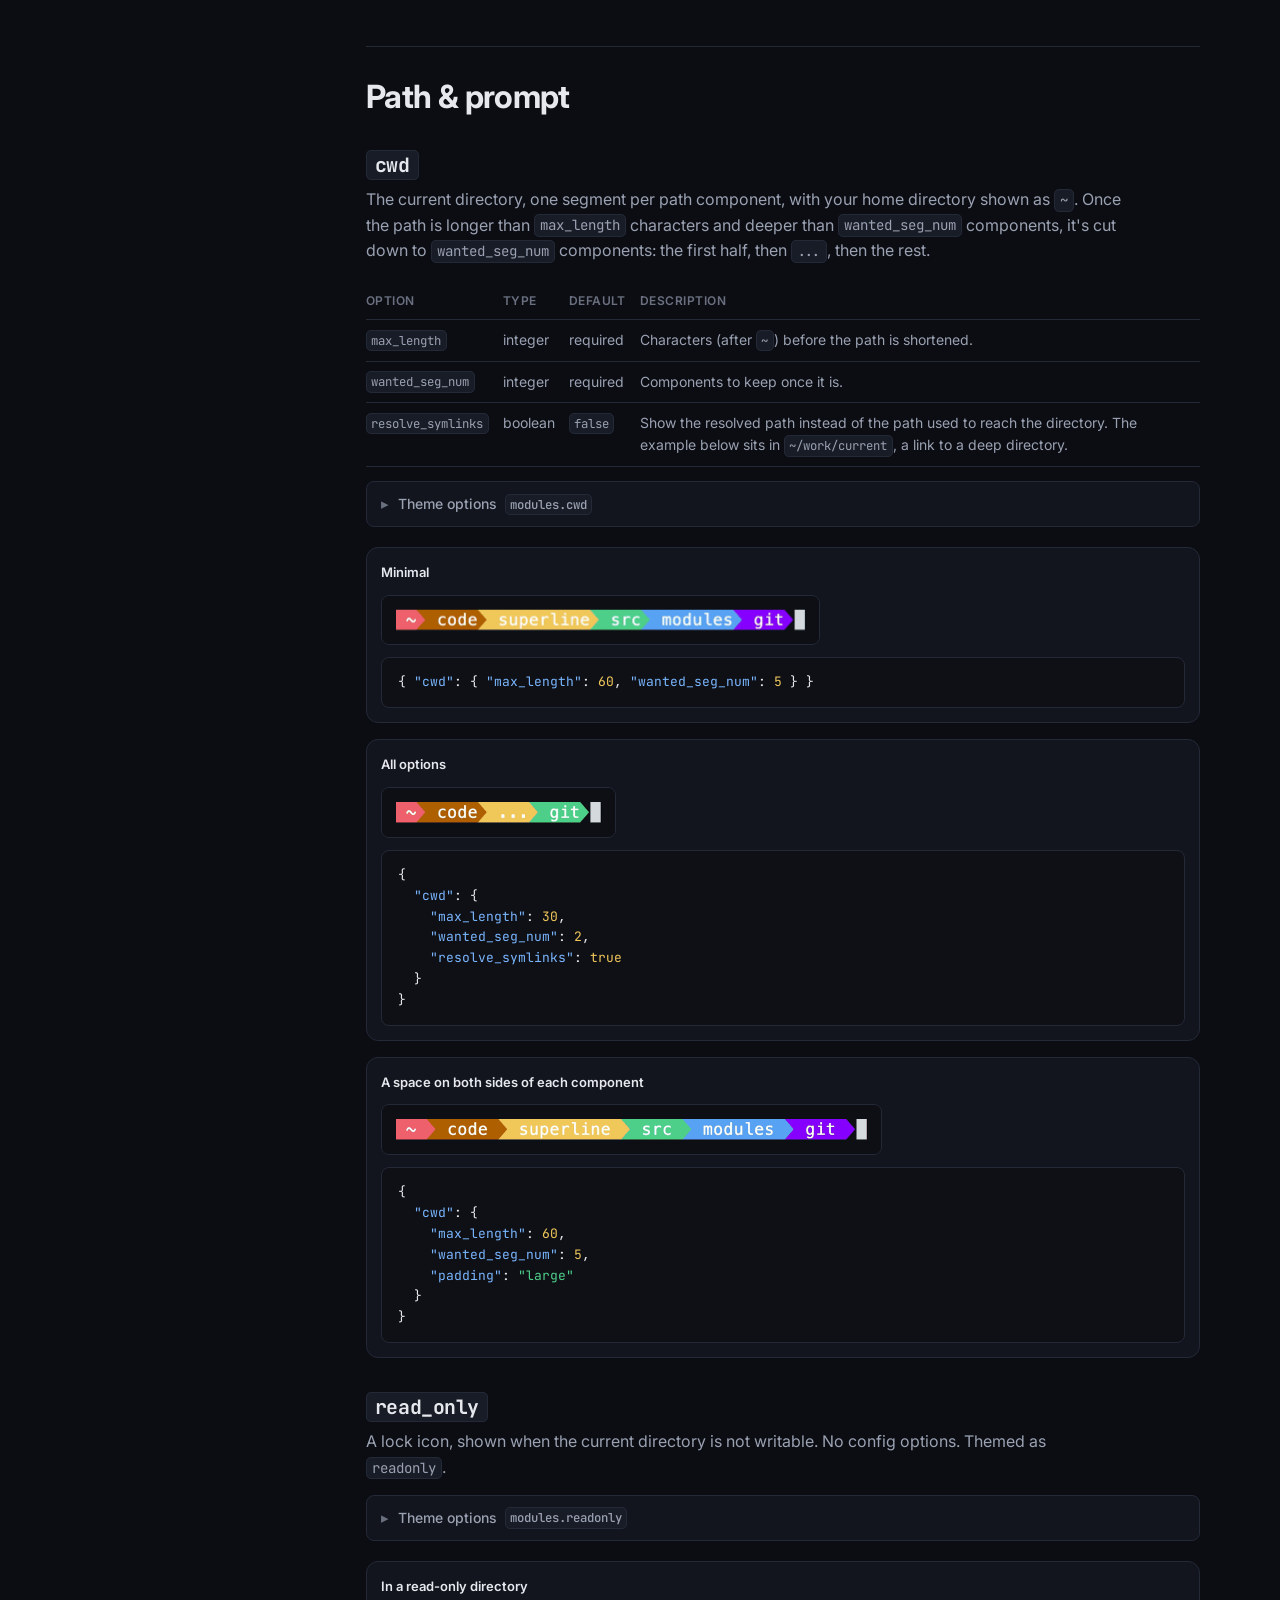
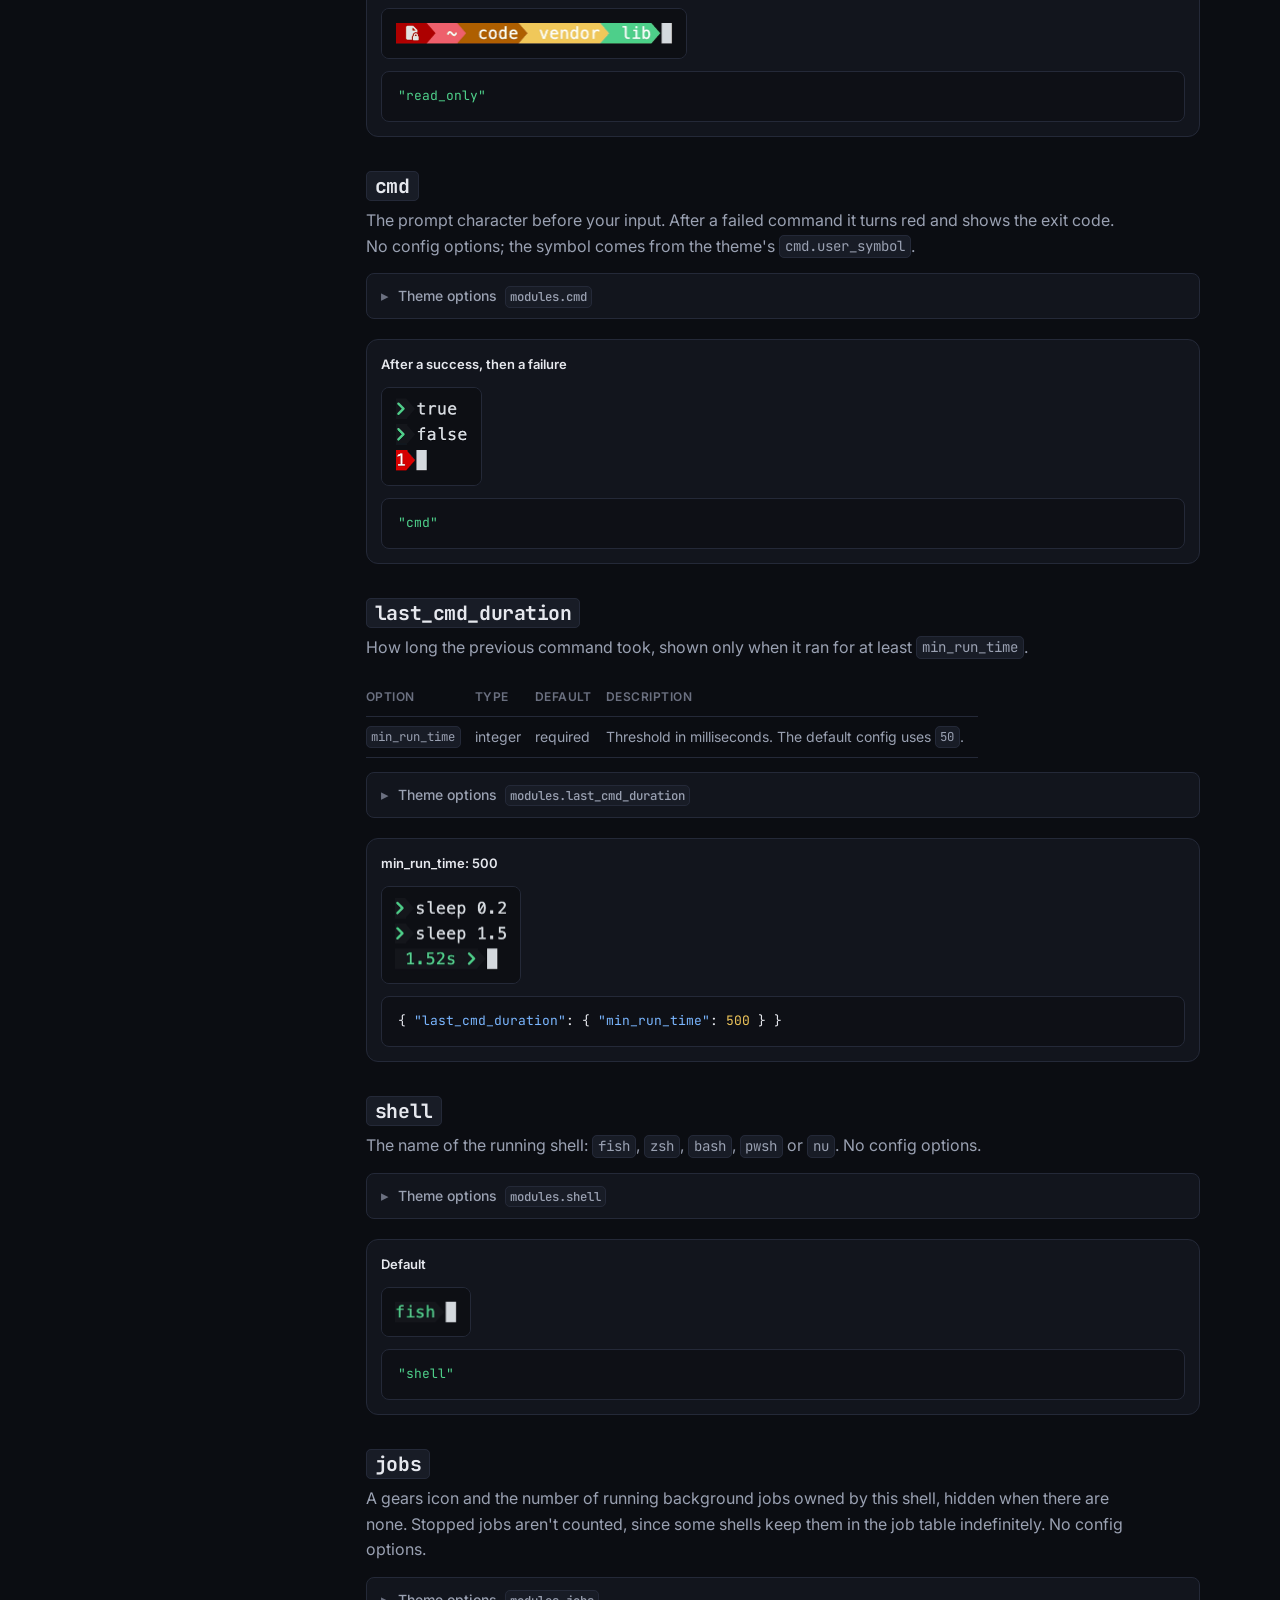
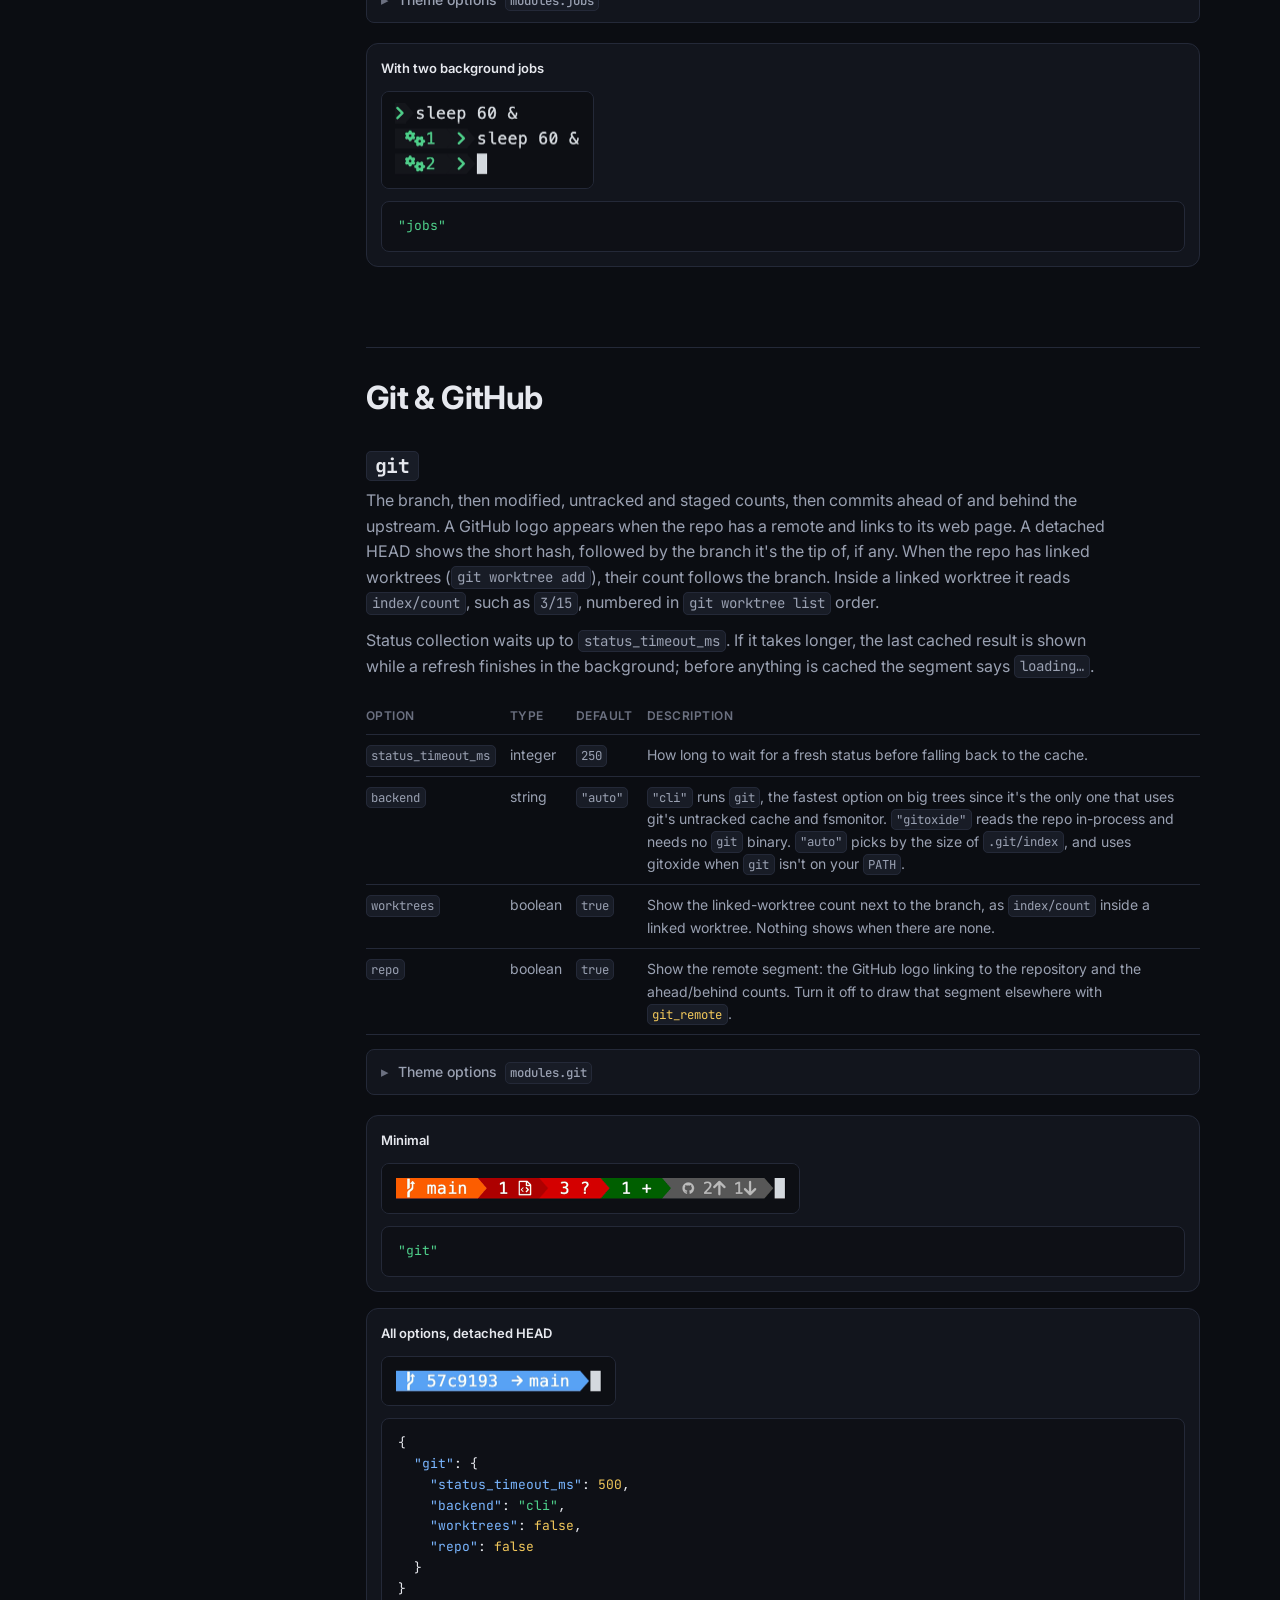
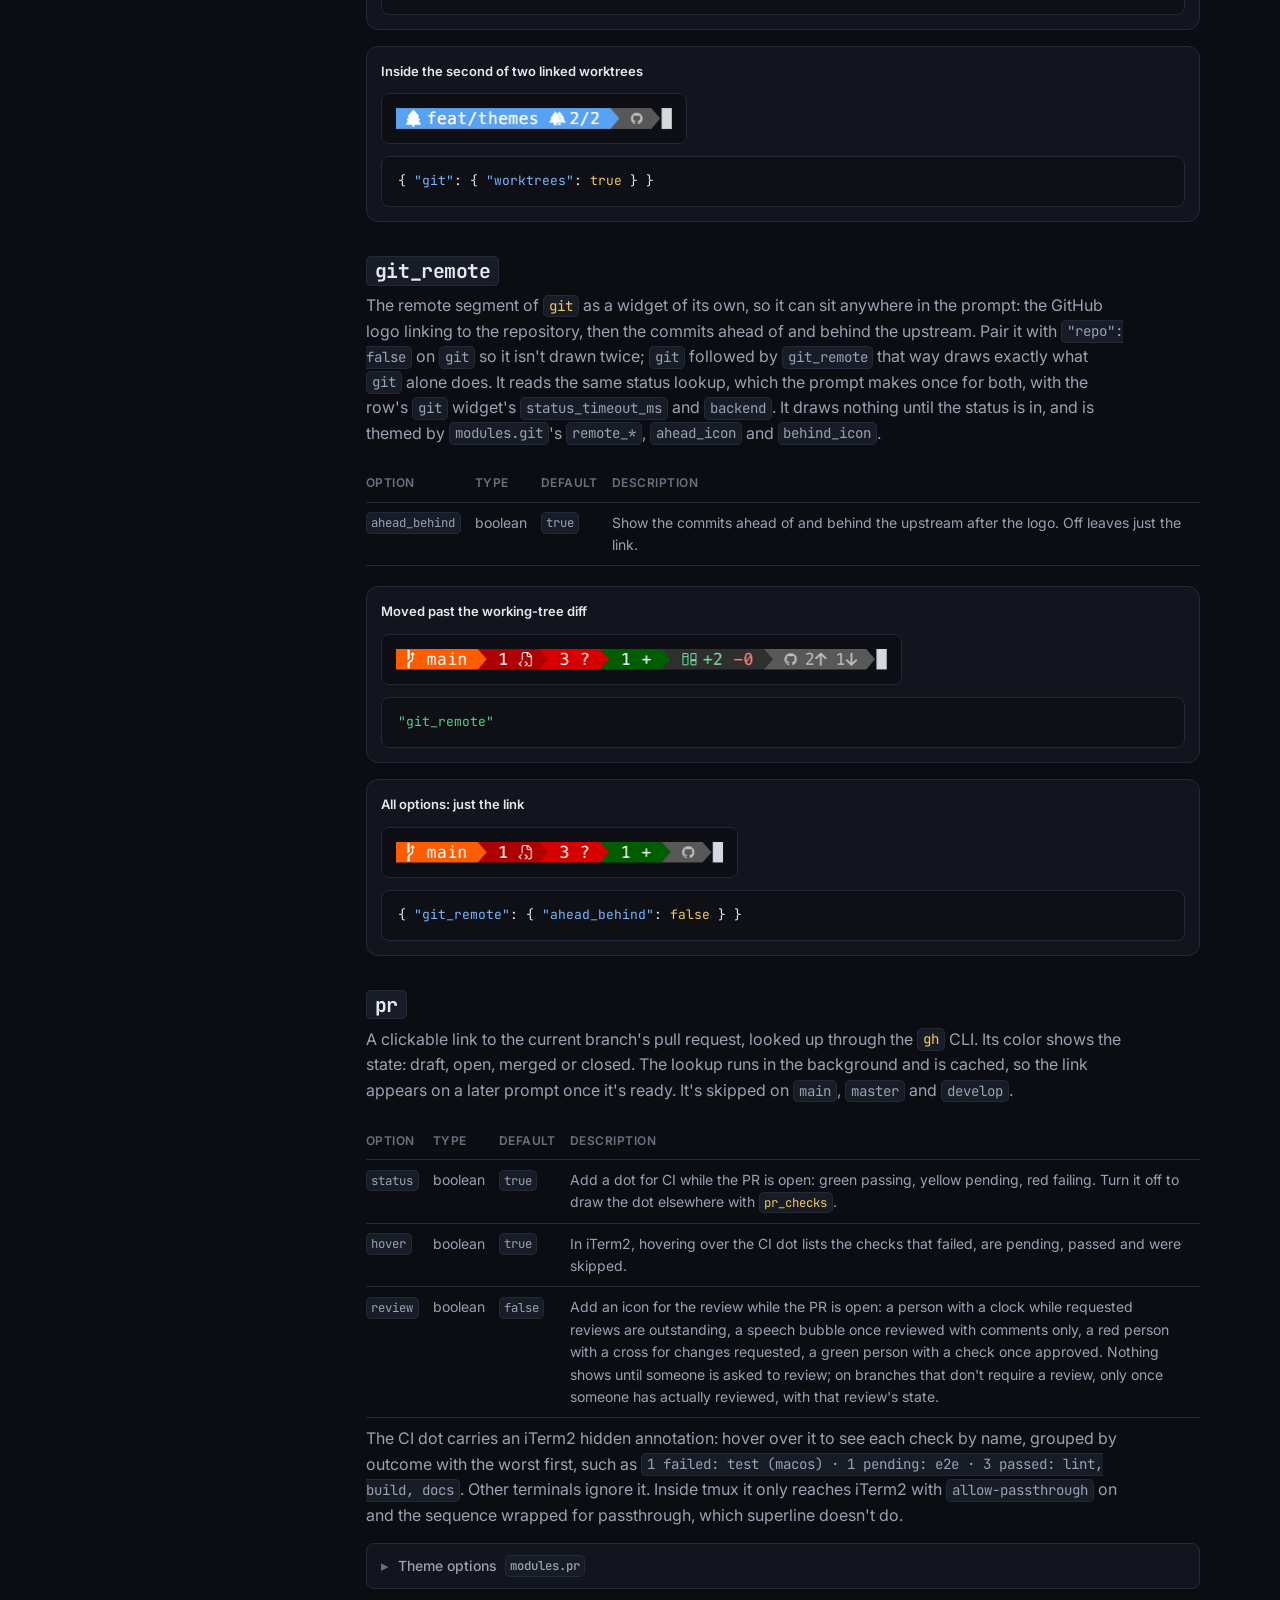
==== commit 375f2506: "feat: ai_usage shows the logged-out icon when a refresh fails with nothing recent cached" ====
--- a/site/config.html
+++ b/site/config.html
@@ -969,13 +969,14 @@
         <h3><code>ai_usage</code></h3>
         <p>
           Claude or Codex subscription usage, read through the provider's CLI on your <code>PATH</code>. It's
-          refreshed in the background and cached, so rendering never waits on the provider. A cached reading more
-          than 12 hours old is dropped, and the loading icon shows until a fresh one arrives. Add the module more
+          refreshed in the background and cached, so rendering never waits on the provider. Add the module more
           than once to show both providers, or the same one in different styles.
         </p>
         <p>
           Until the first reading is cached it shows <code>…</code>. If the CLI isn't installed it shows
-          <code>?</code>, and if it's installed but logged out it shows a logged-out user icon.
+          <code>?</code>, and if it's installed but logged out it shows a logged-out user icon. A cached
+          reading more than 12 hours old isn't shown: it shows <code>…</code> while it refreshes, and the
+          logged-out icon if the CLI fails to report usage.
         </p>
         <table class="opts">
           <thead><tr><th>Option</th><th>Type</th><th>Default</th><th>Description</th></tr></thead>
@@ -1020,7 +1021,7 @@
         </p>
         <details class="theme-opts" data-theme="ai_usage">
     <summary>Theme options <code>modules.ai_usage</code></summary>
-    <table class="opts"><thead><tr><th>Property</th><th>Type</th><th>Styles</th><th>If unset</th></tr></thead><tbody><tr><td><code>claude_fg</code></td><td>color</td><td>Claude widget text.</td><td><code>defaults.fg</code></td></tr><tr><td><code>claude_bg</code></td><td>color</td><td>Claude widget background.</td><td><code>defaults.bg</code></td></tr><tr><td><code>codex_fg</code></td><td>color</td><td>Codex widget text.</td><td><code>defaults.fg</code></td></tr><tr><td><code>codex_bg</code></td><td>color</td><td>Codex widget background.</td><td><code>defaults.bg</code></td></tr><tr><td><code>threshold_bg</code></td><td>color</td><td>Background once a visible lane crosses threshold.</td><td><code>defaults.bg</code></td></tr><tr><td><code>claude_icon</code></td><td>string</td><td>Claude logo that opens the Claude widget.</td><td>U+EC82</td></tr><tr><td><code>codex_icon</code></td><td>string</td><td>OpenAI logo that opens the Codex widget.</td><td>U+EC81</td></tr><tr><td><code>reset_icon</code></td><td>string</td><td>Before the time left until the session window resets.</td><td><code>"↻"</code></td></tr><tr><td><code>loading_icon</code></td><td>string</td><td>In place of a reading until a refresh lands, or while the last one is over 12 hours old.</td><td><code>"…"</code></td></tr><tr><td><code>logged_out_icon</code></td><td>string</td><td>In place of a reading when the provider CLI has no signed-in account.</td><td>U+F235</td></tr><tr><td><code>not_installed_icon</code></td><td>string</td><td>In place of a reading when the provider CLI is not installed.</td><td><code>"?"</code></td></tr></tbody></table>
+    <table class="opts"><thead><tr><th>Property</th><th>Type</th><th>Styles</th><th>If unset</th></tr></thead><tbody><tr><td><code>claude_fg</code></td><td>color</td><td>Claude widget text.</td><td><code>defaults.fg</code></td></tr><tr><td><code>claude_bg</code></td><td>color</td><td>Claude widget background.</td><td><code>defaults.bg</code></td></tr><tr><td><code>codex_fg</code></td><td>color</td><td>Codex widget text.</td><td><code>defaults.fg</code></td></tr><tr><td><code>codex_bg</code></td><td>color</td><td>Codex widget background.</td><td><code>defaults.bg</code></td></tr><tr><td><code>threshold_bg</code></td><td>color</td><td>Background once a visible lane crosses threshold.</td><td><code>defaults.bg</code></td></tr><tr><td><code>claude_icon</code></td><td>string</td><td>Claude logo that opens the Claude widget.</td><td>U+EC82</td></tr><tr><td><code>codex_icon</code></td><td>string</td><td>OpenAI logo that opens the Codex widget.</td><td>U+EC81</td></tr><tr><td><code>reset_icon</code></td><td>string</td><td>Before the time left until the session window resets.</td><td><code>"↻"</code></td></tr><tr><td><code>loading_icon</code></td><td>string</td><td>In place of a reading until the first refresh lands.</td><td><code>"…"</code></td></tr><tr><td><code>logged_out_icon</code></td><td>string</td><td>In place of a reading when the provider CLI has no signed-in account, or fails to report usage with no reading from the last 12 hours to fall back on.</td><td>U+F235</td></tr><tr><td><code>not_installed_icon</code></td><td>string</td><td>In place of a reading when the provider CLI is not installed.</td><td><code>"?"</code></td></tr></tbody></table>
   </details><!-- /theme -->
         <div class="examples">
           <div class="example" data-example="ai_usage/minimal">
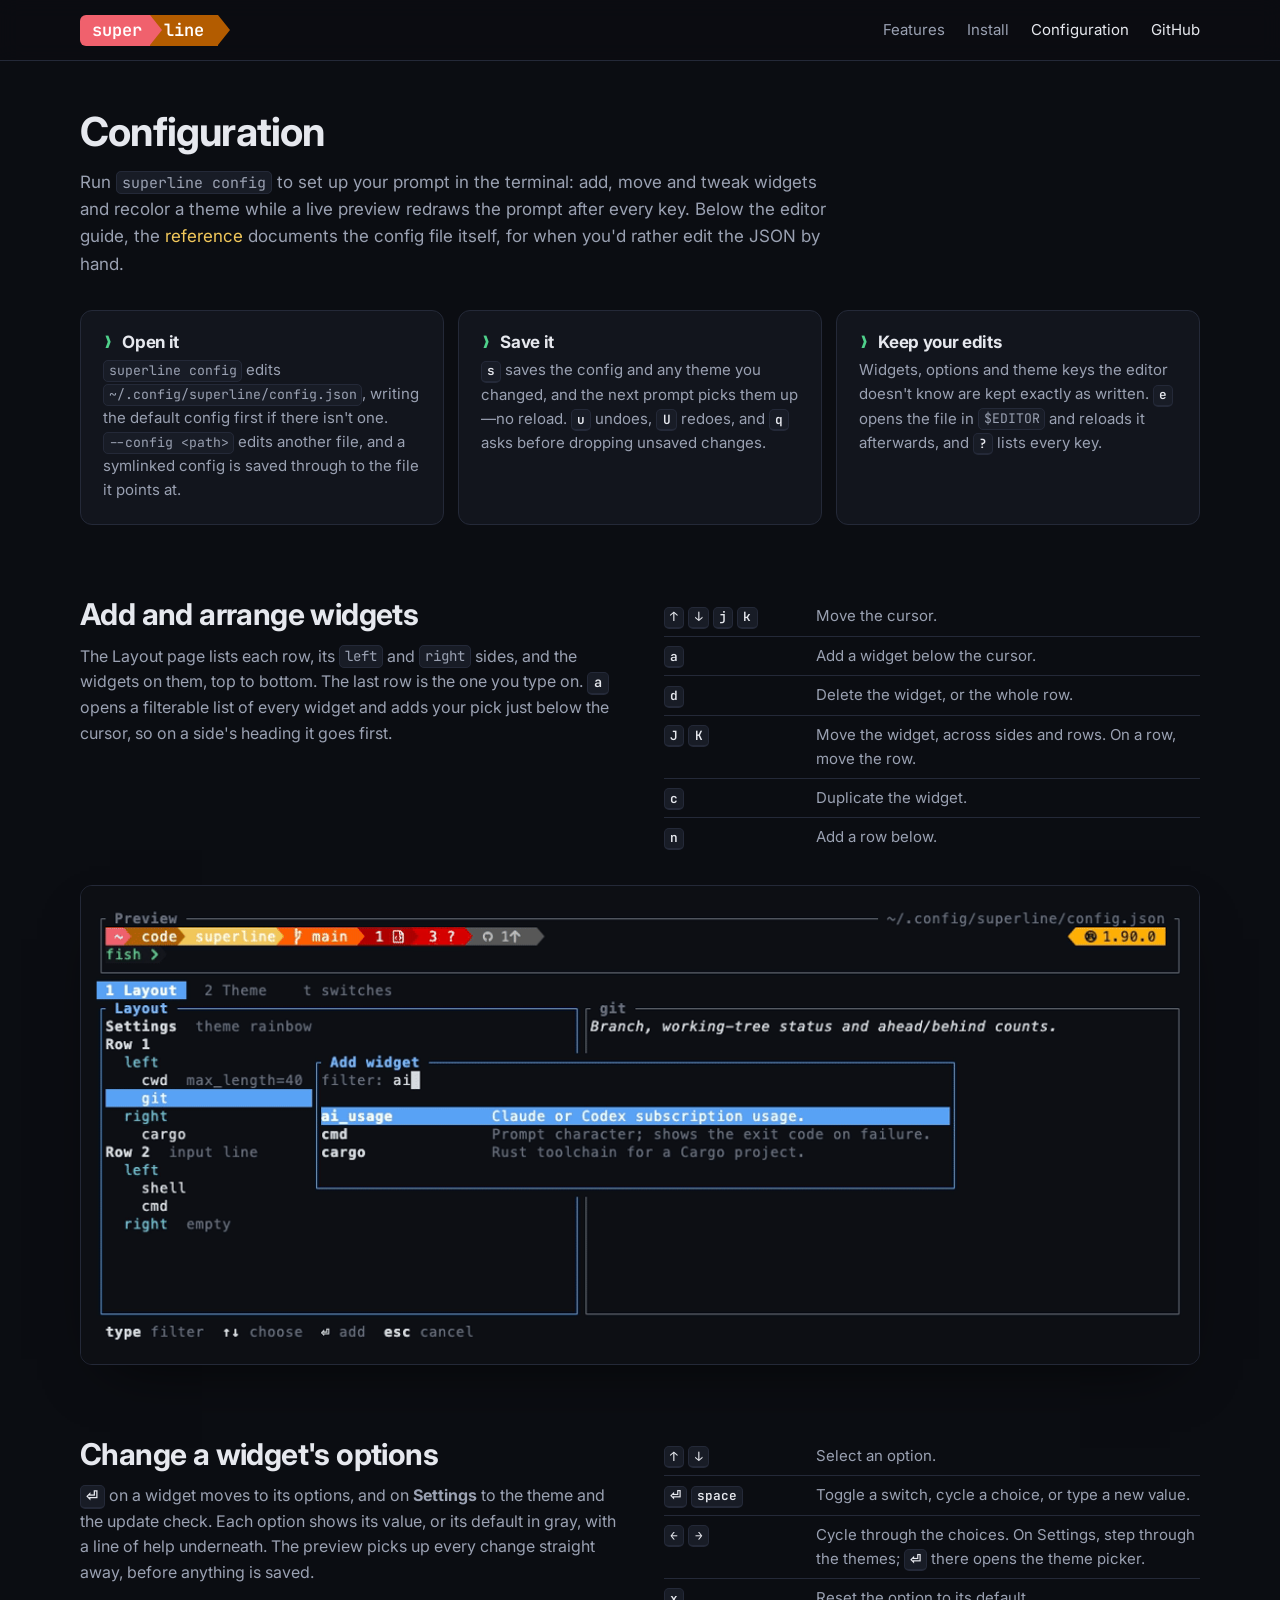
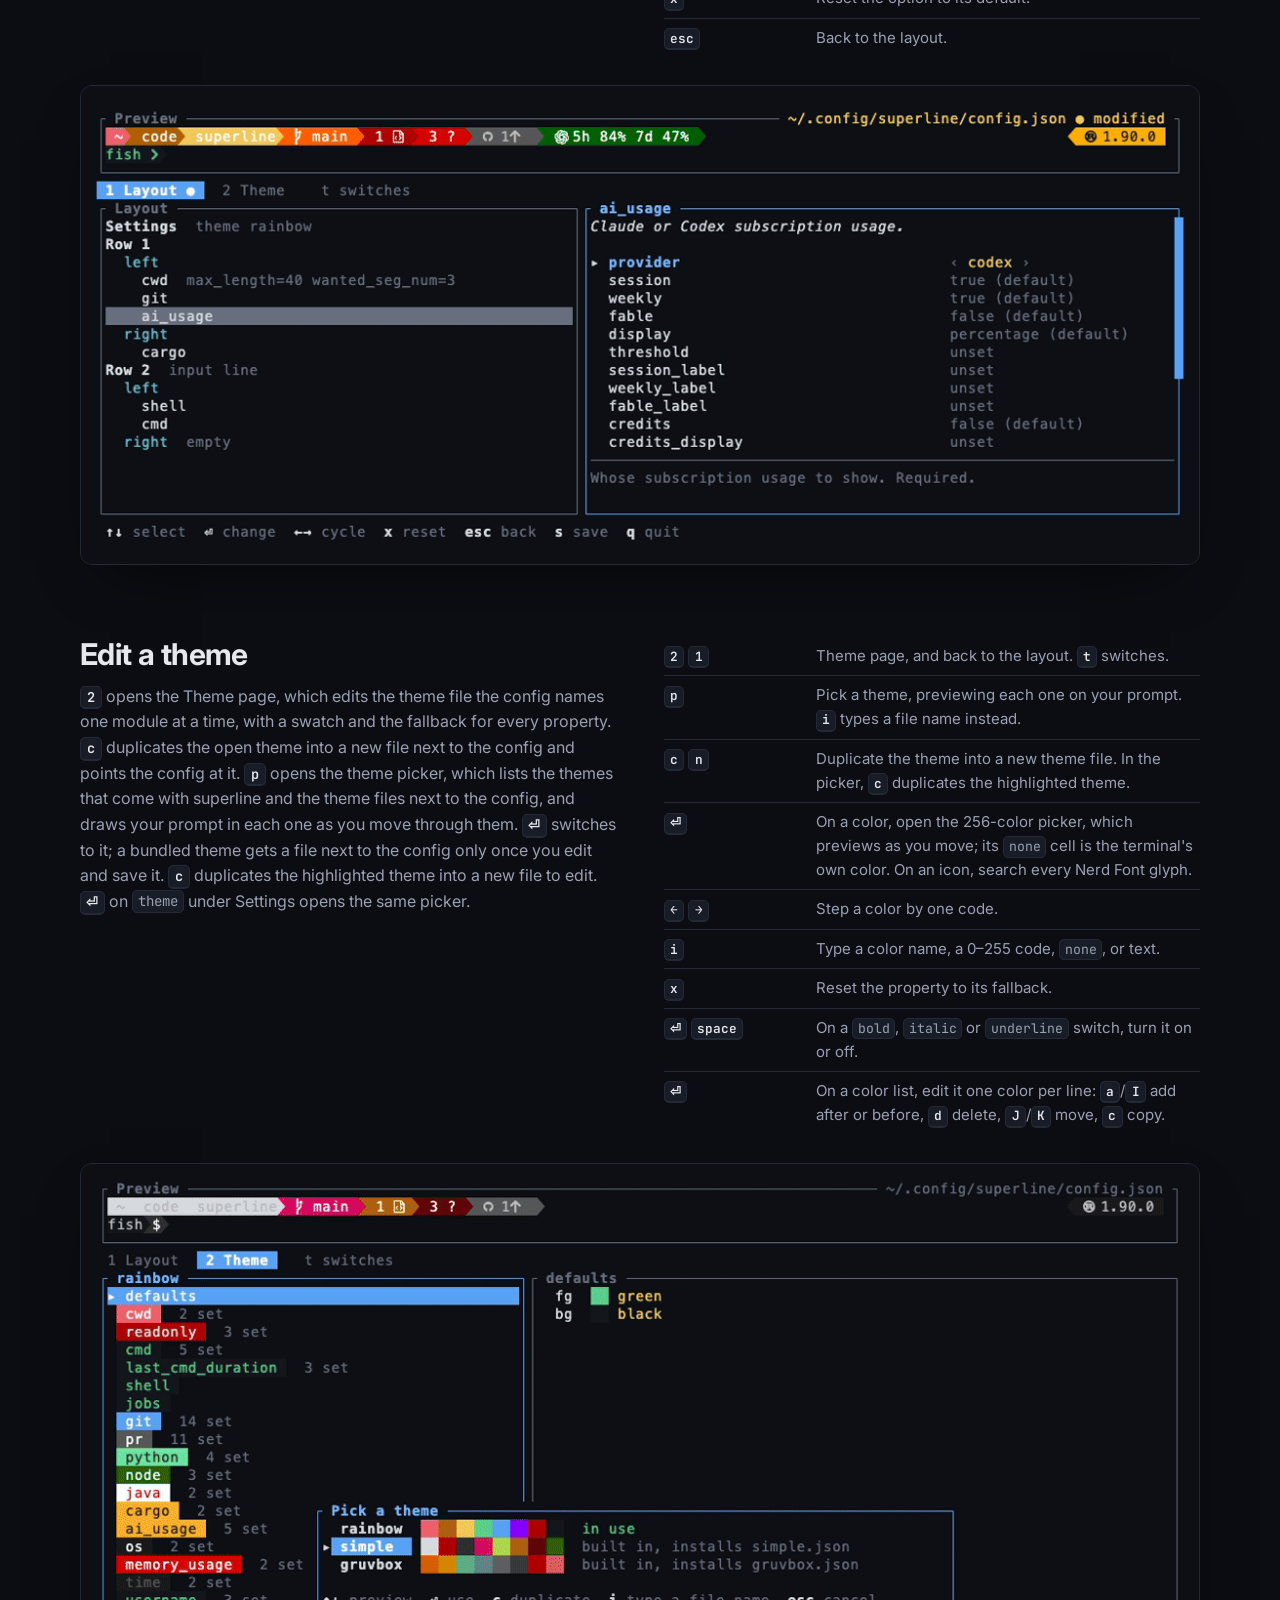
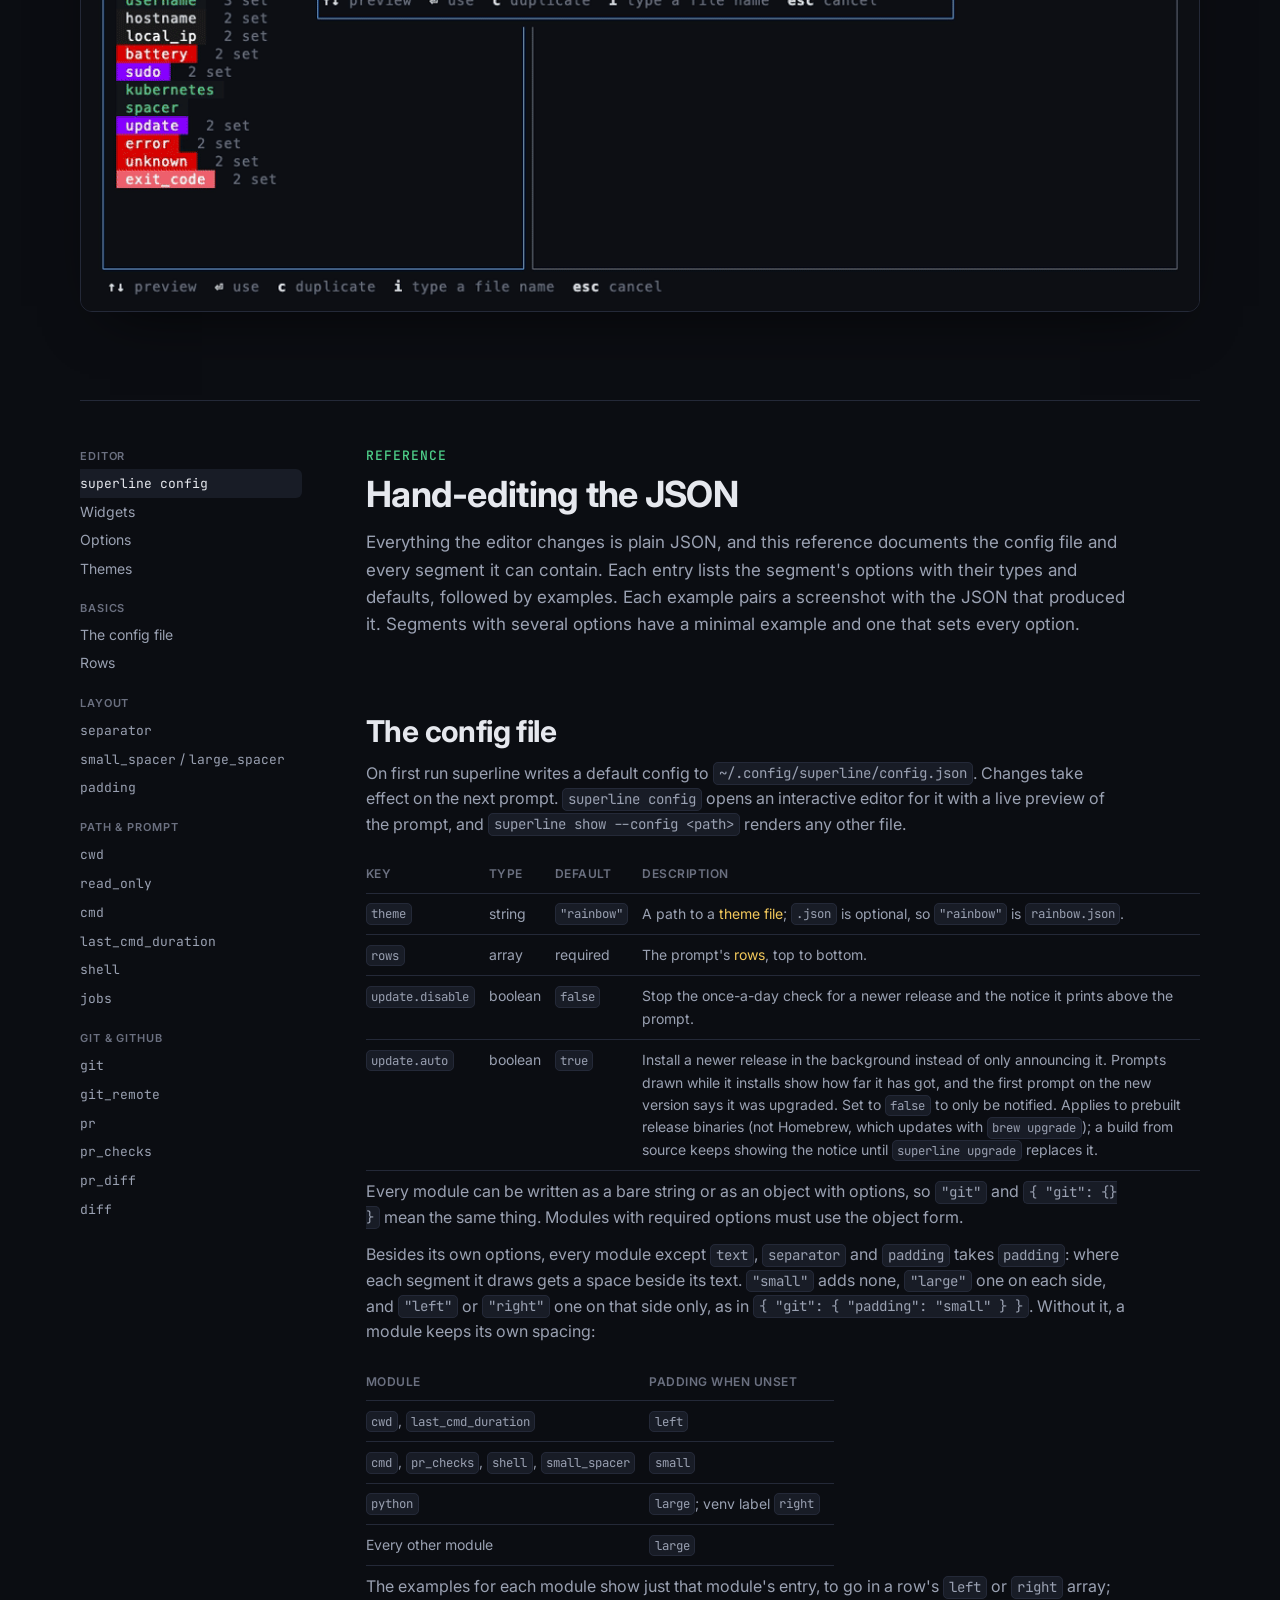
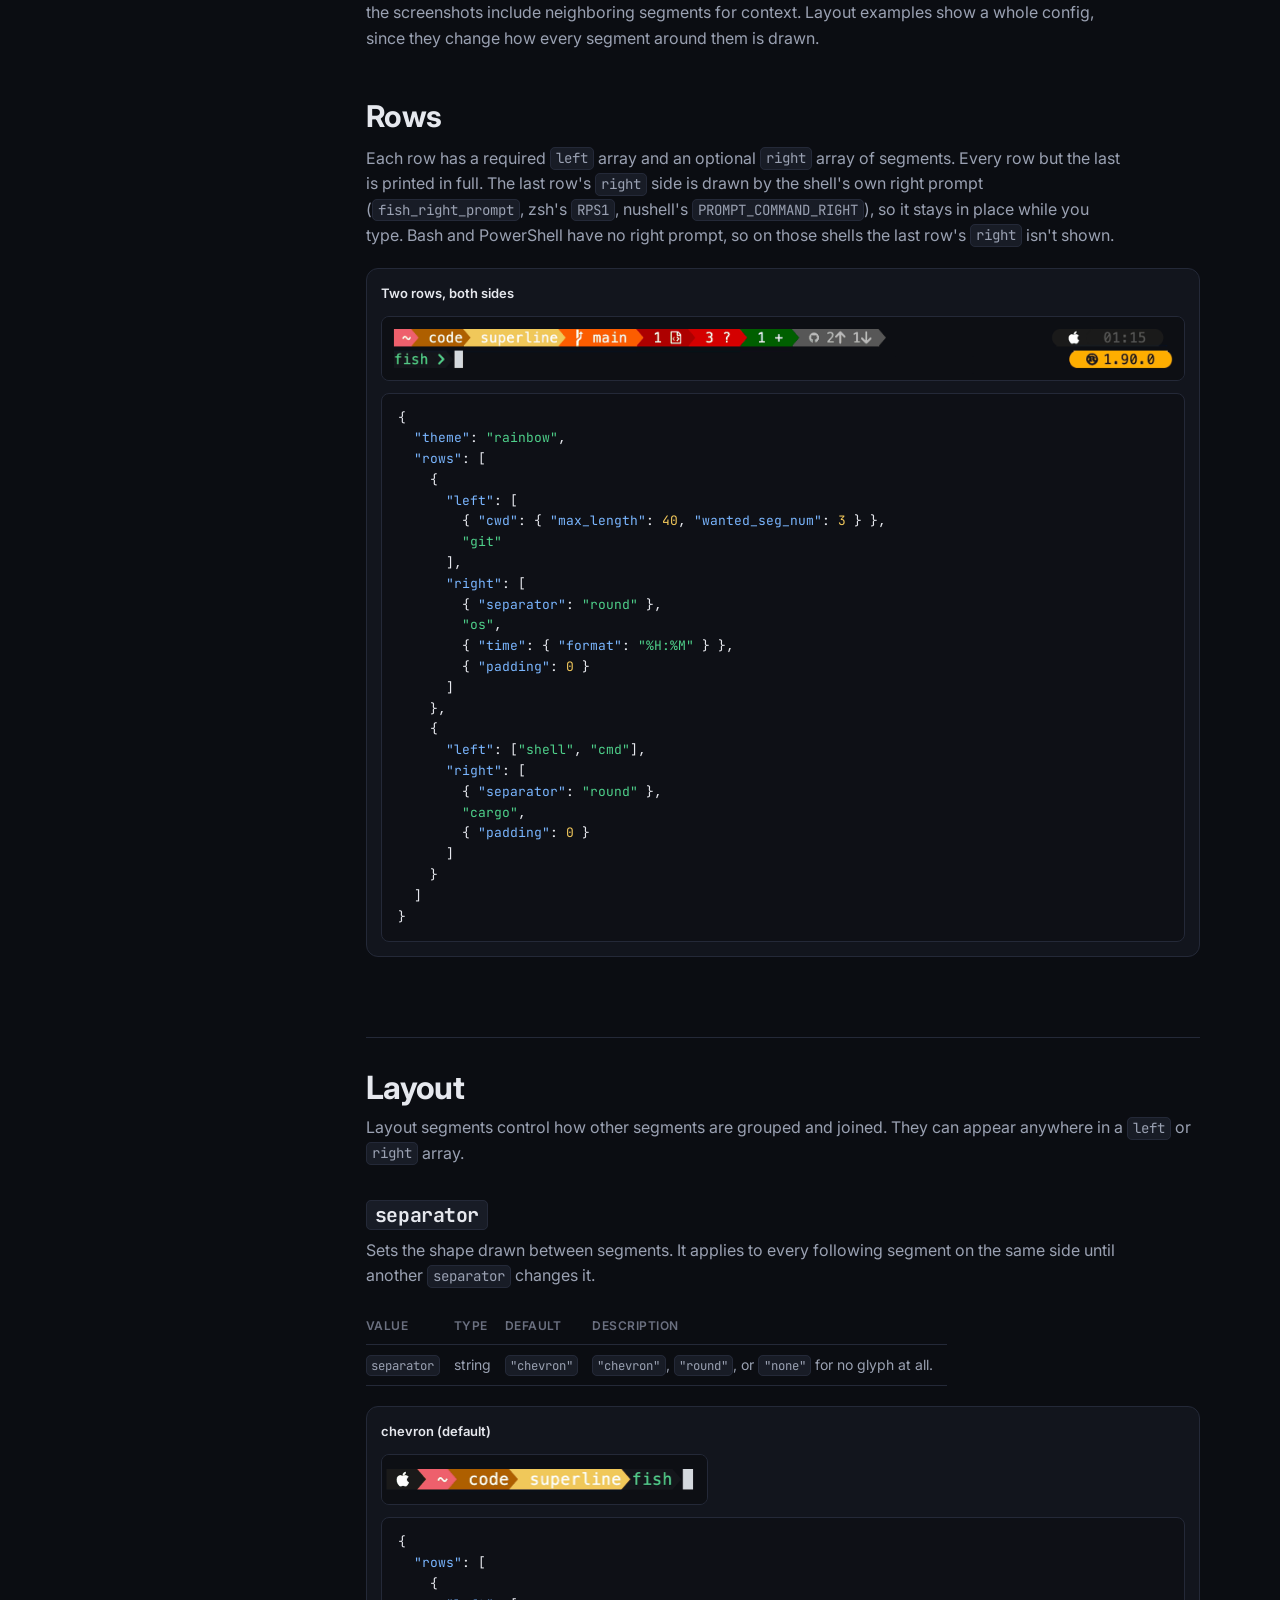
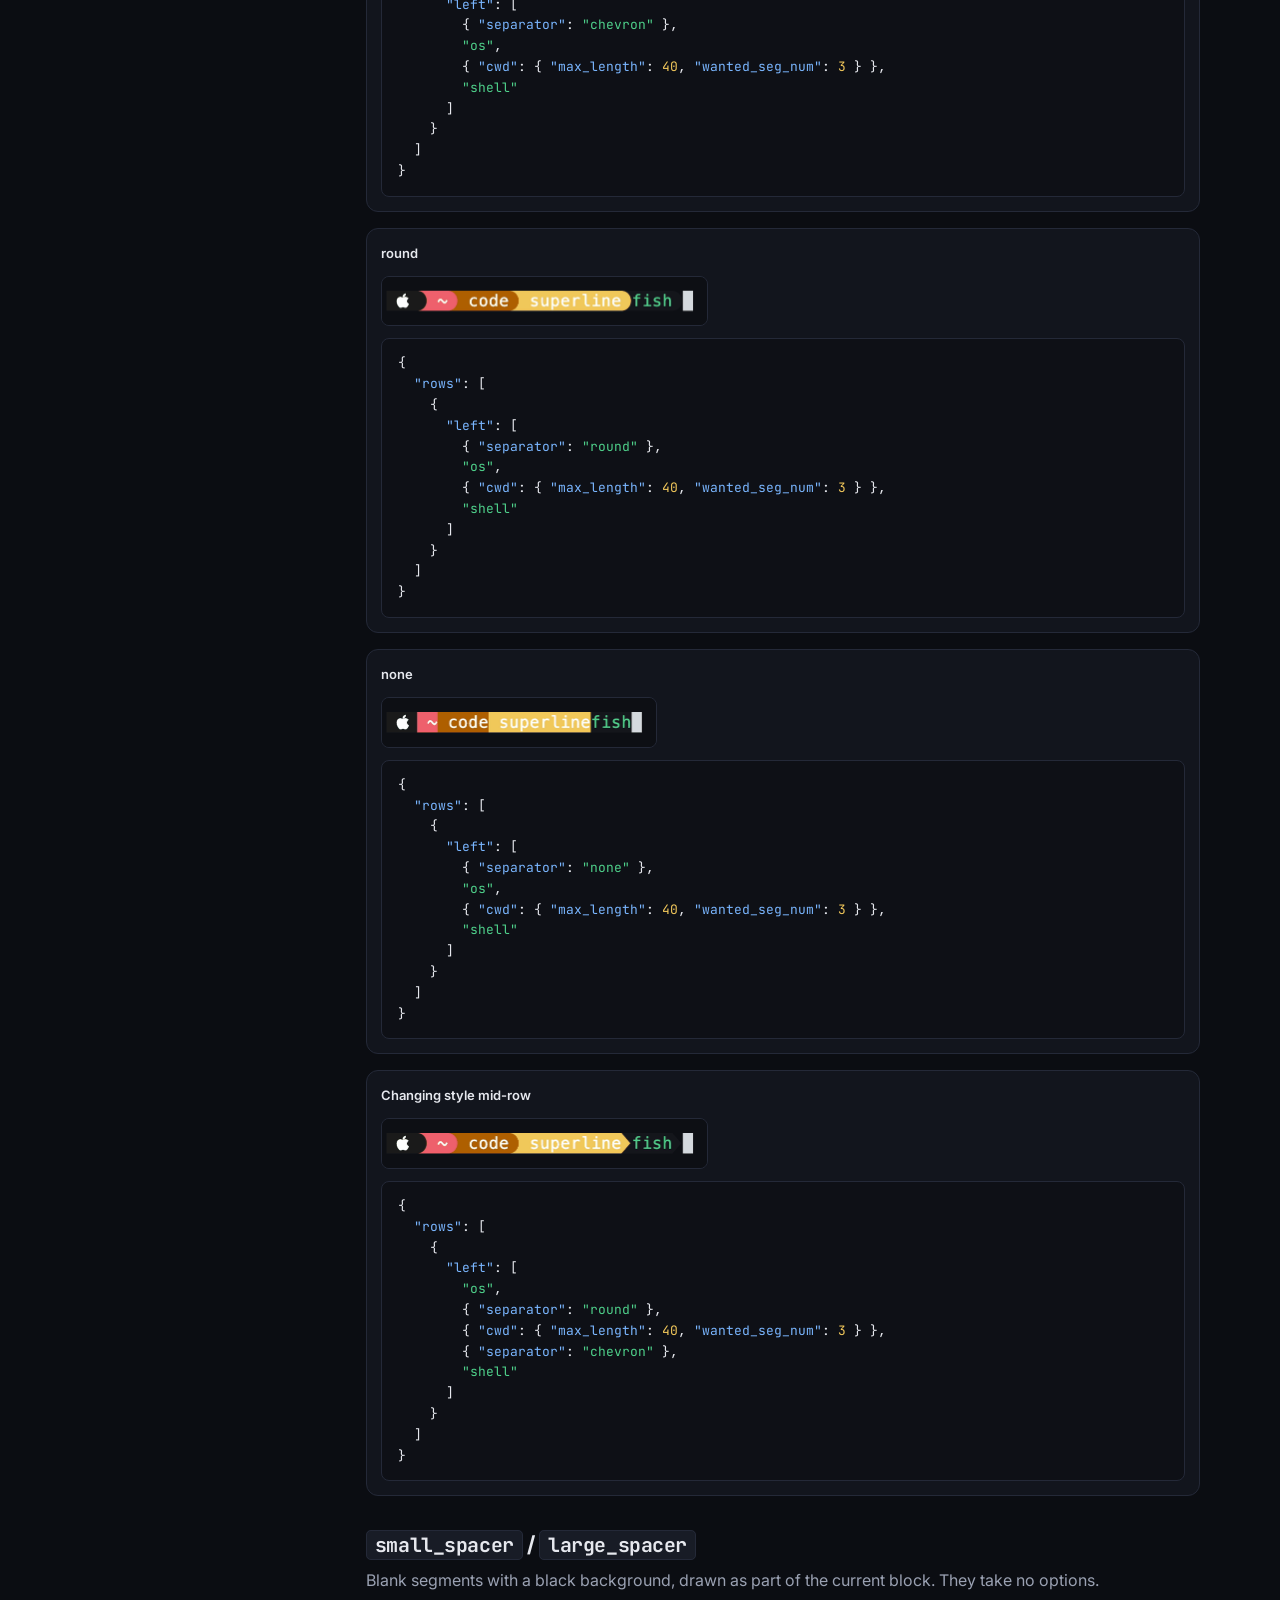
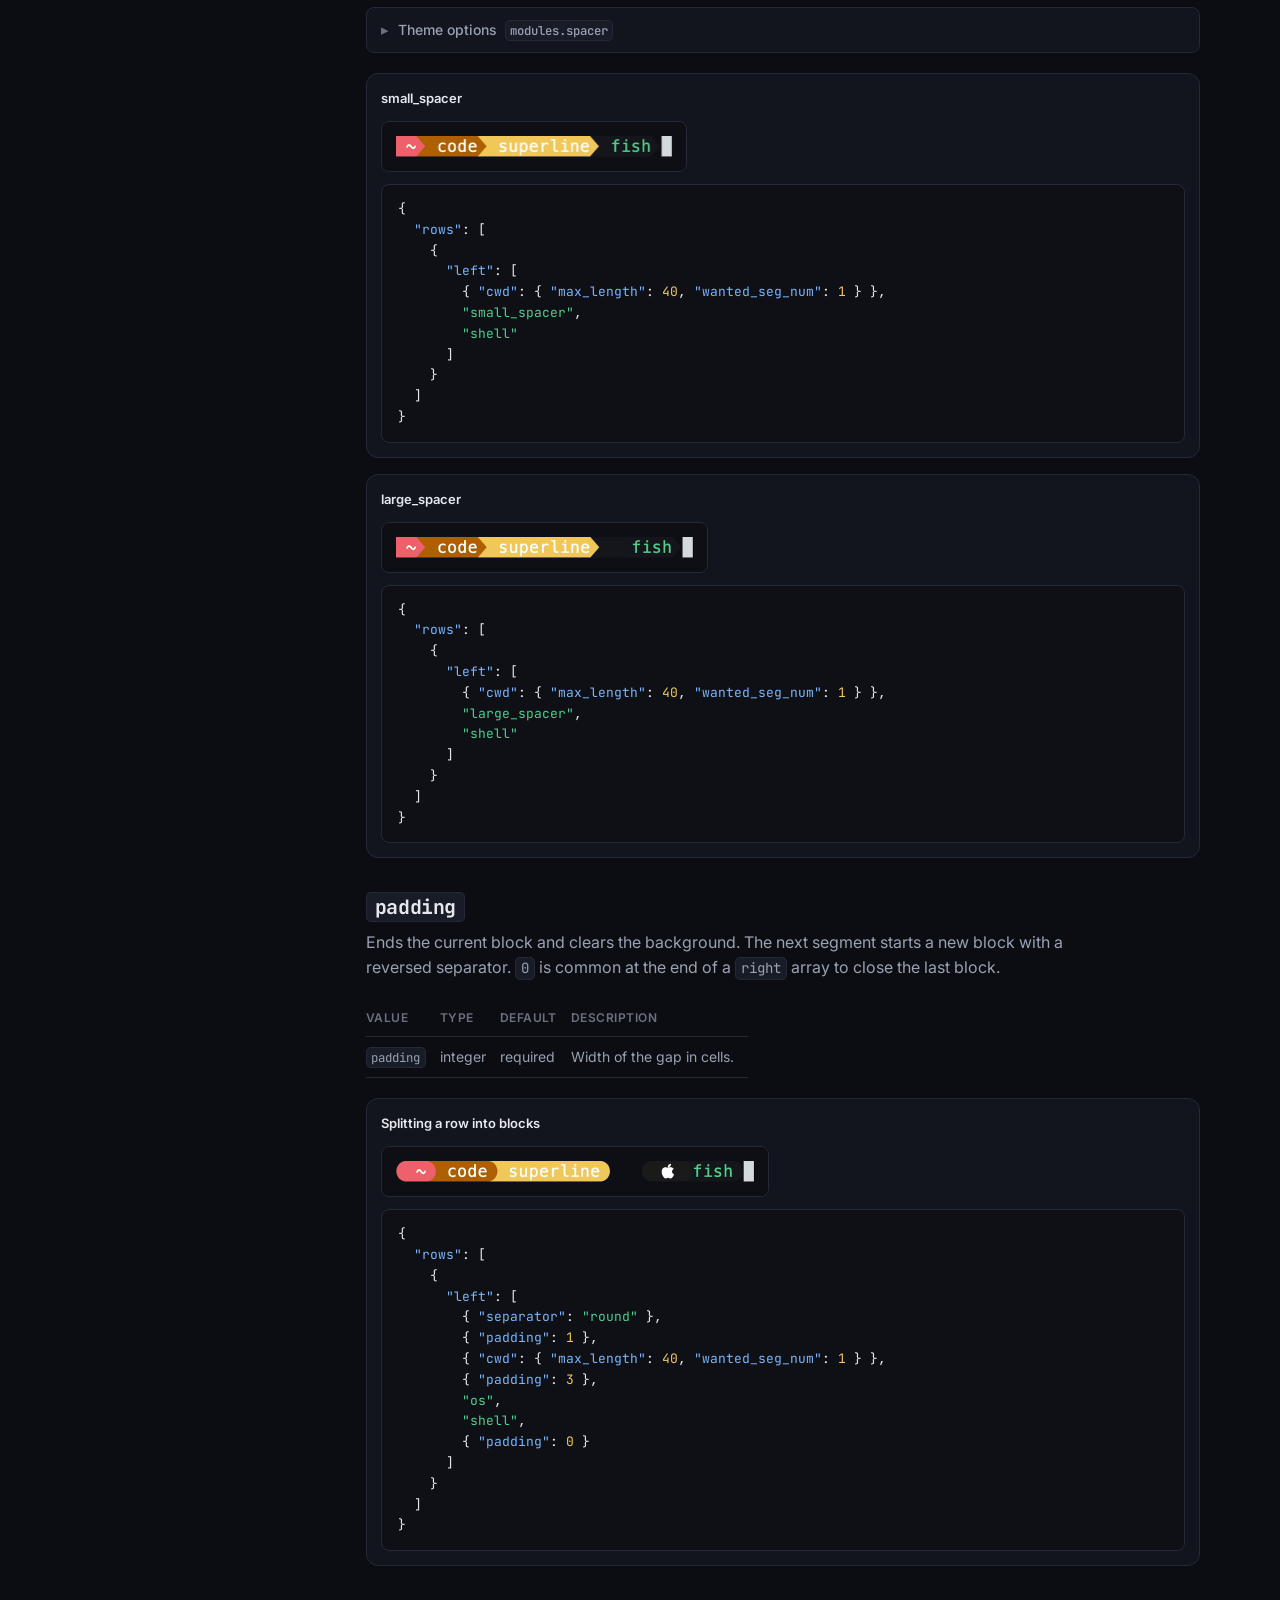
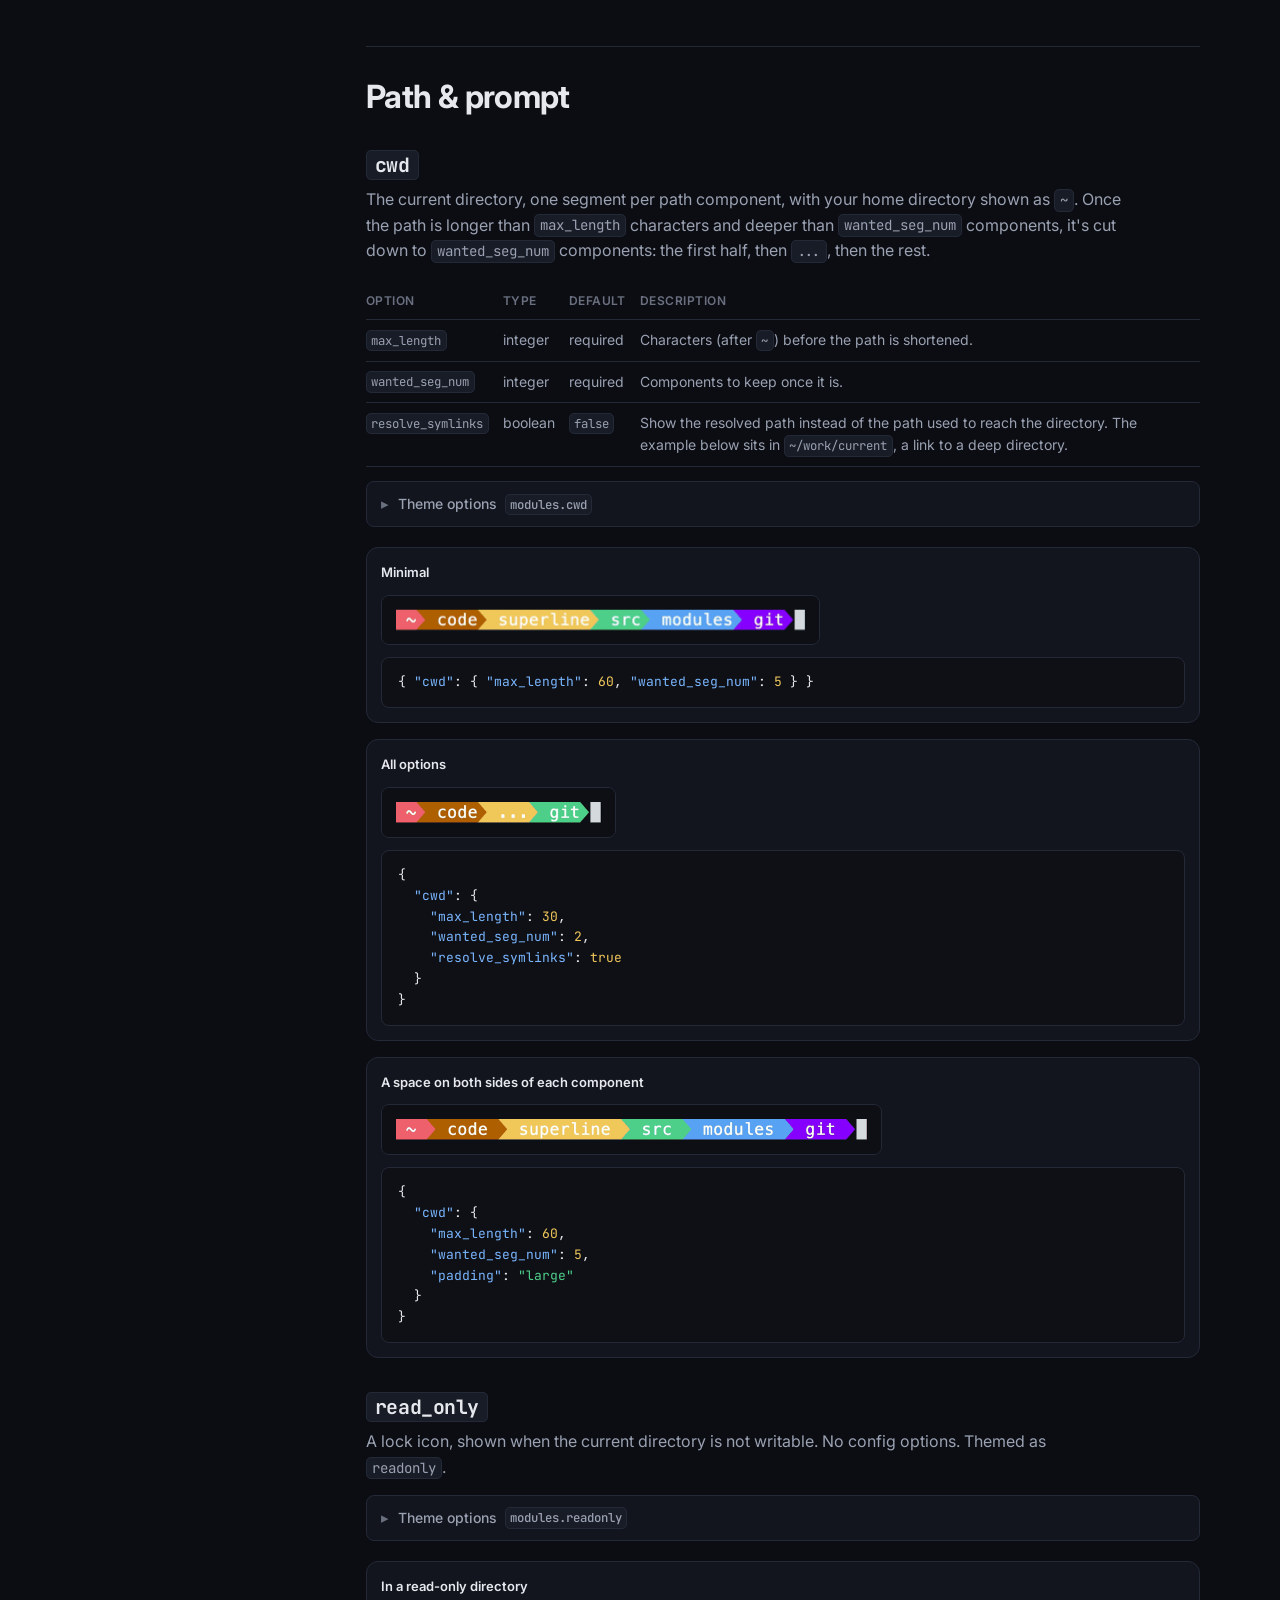
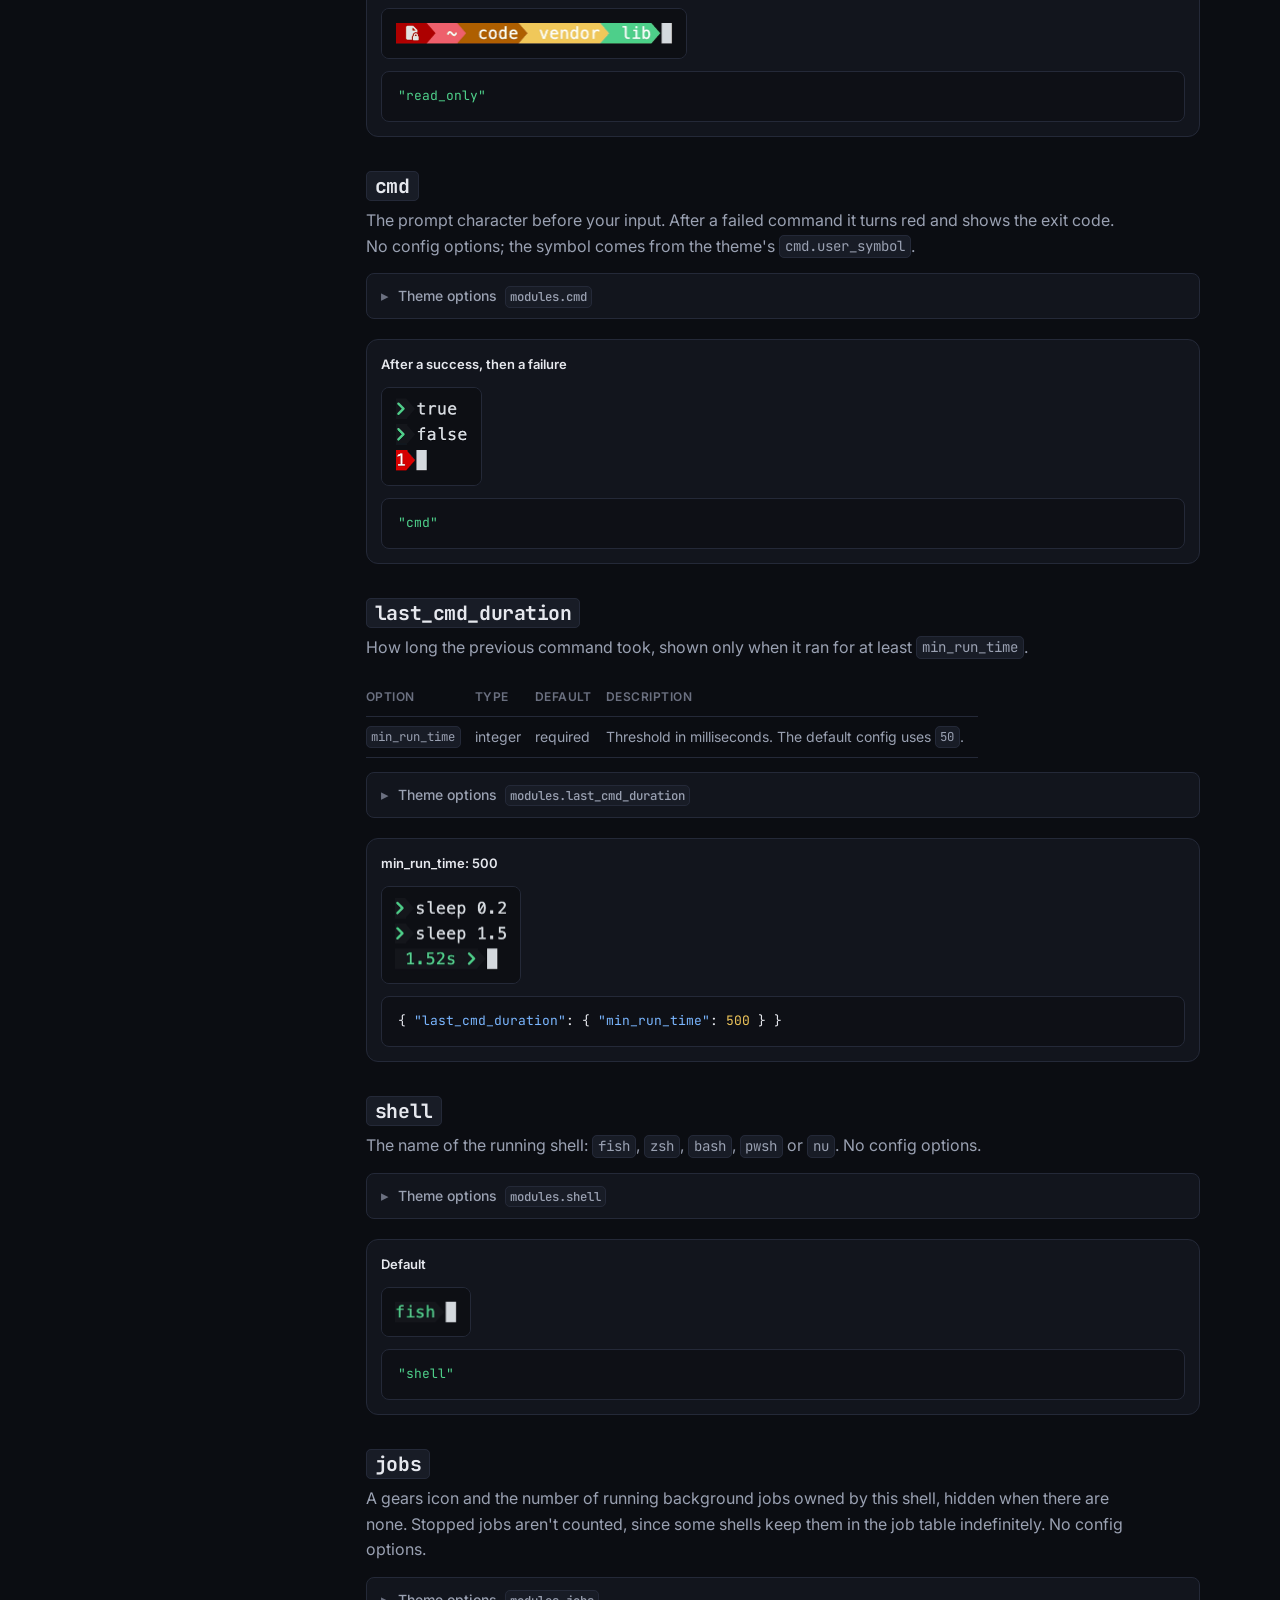
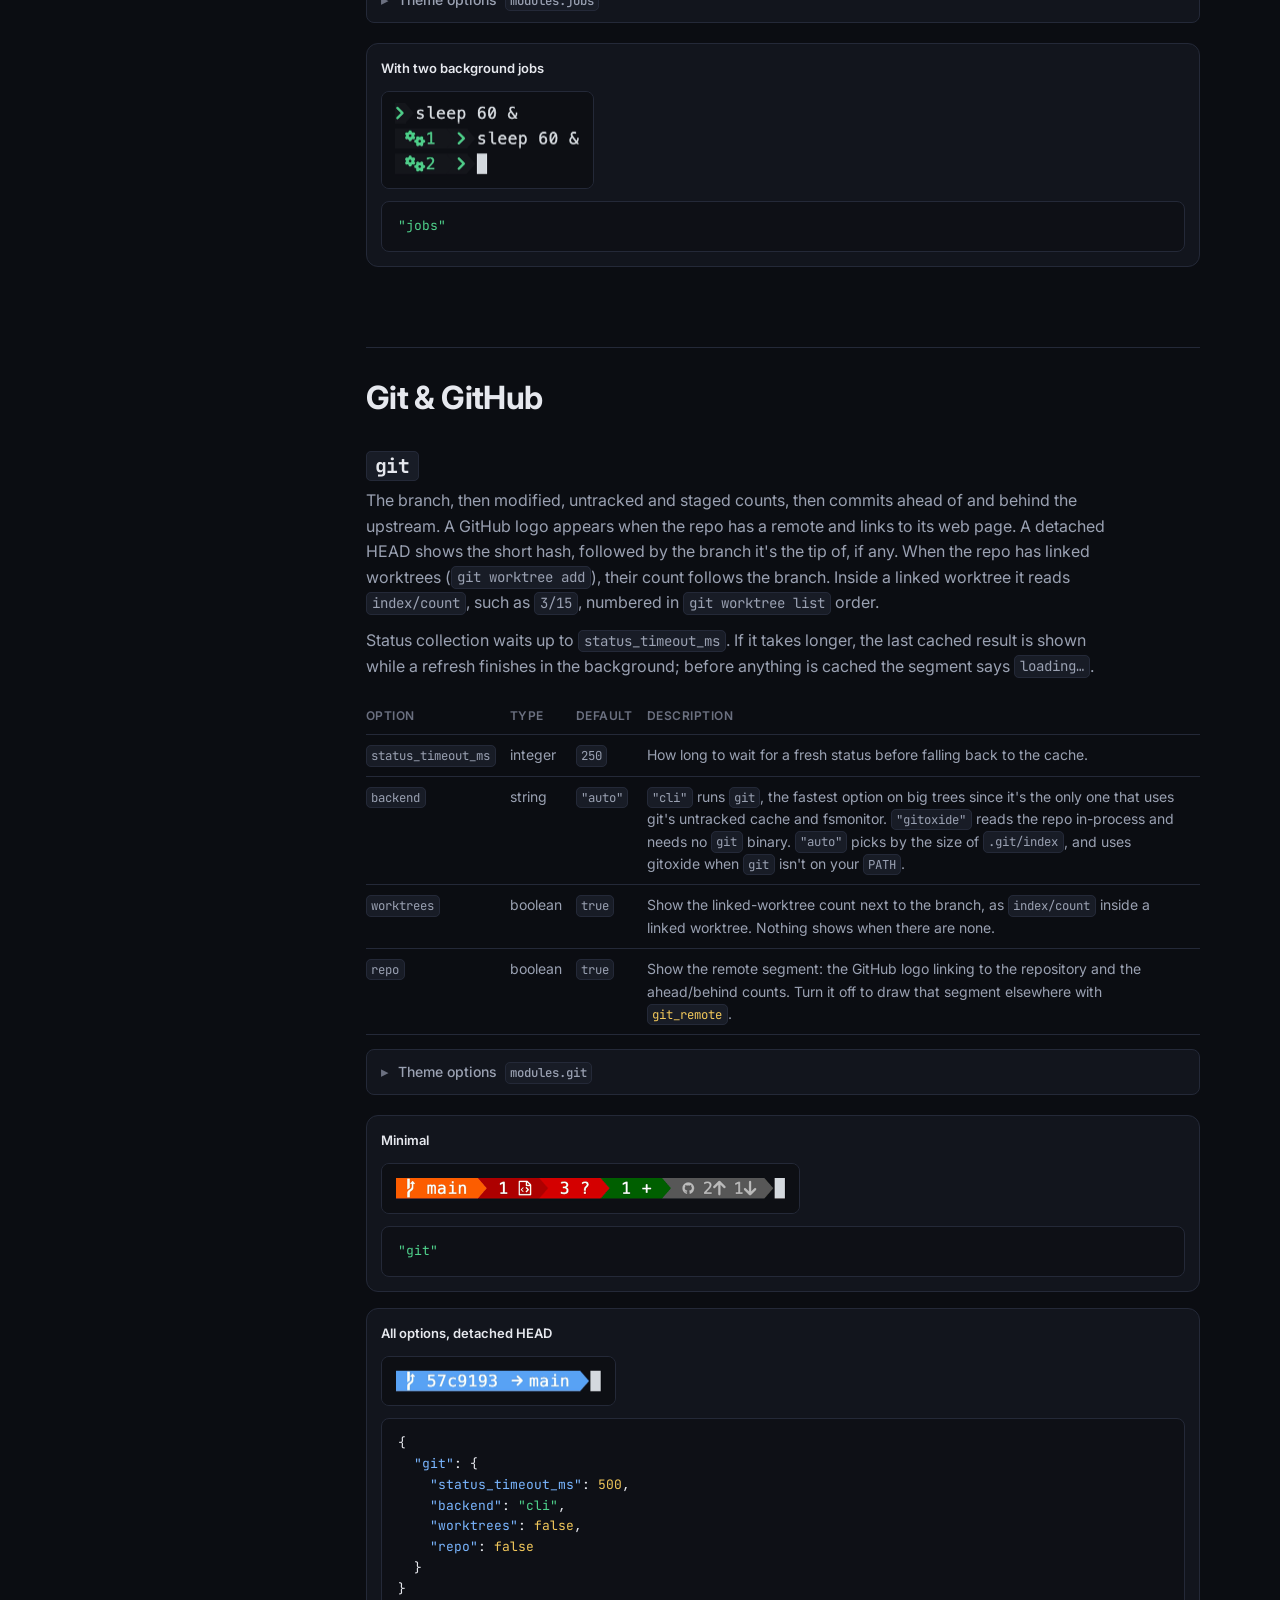
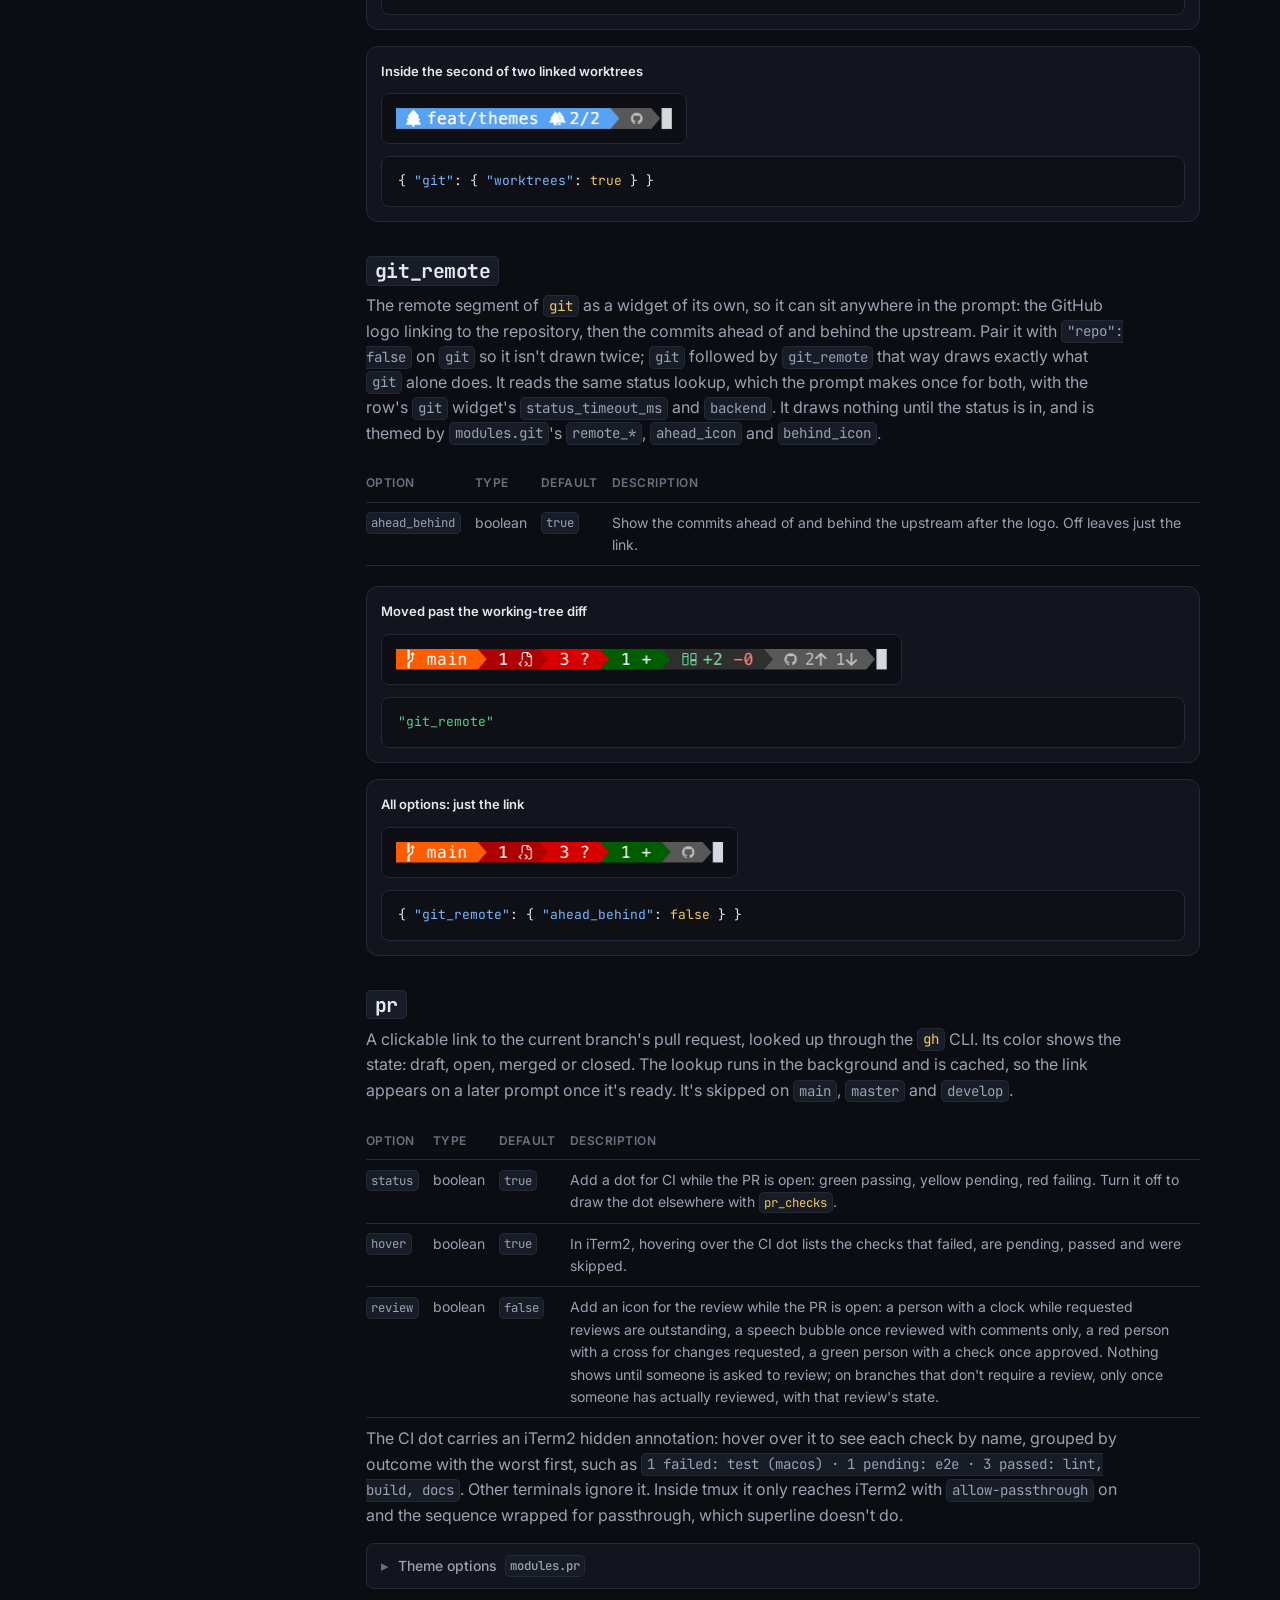
==== commit 01e07921: "feat: ai_usage supports Codex plans without a five-hour window" ====
--- a/site/config.html
+++ b/site/config.html
@@ -982,7 +982,7 @@
           <thead><tr><th>Option</th><th>Type</th><th>Default</th><th>Description</th></tr></thead>
           <tbody>
             <tr><td><code>provider</code></td><td>string</td><td>required</td><td><code>"claude"</code> or <code>"codex"</code>.</td></tr>
-            <tr><td><code>session</code></td><td>boolean</td><td><code>true</code></td><td>Show the five-hour window.</td></tr>
+            <tr><td><code>session</code></td><td>boolean</td><td><code>true</code></td><td>Show the five-hour window. Left out for Codex plans that have none.</td></tr>
             <tr><td><code>weekly</code></td><td>boolean</td><td><code>true</code></td><td>Show the seven-day window.</td></tr>
             <tr><td><code>fable</code></td><td>boolean</td><td><code>false</code></td><td>Show Claude's weekly Fable window. Ignored for Codex.</td></tr>
             <tr><td><code>display</code></td><td>string</td><td><code>"percentage"</code></td><td>How each window is drawn; see the styles below.</td></tr>
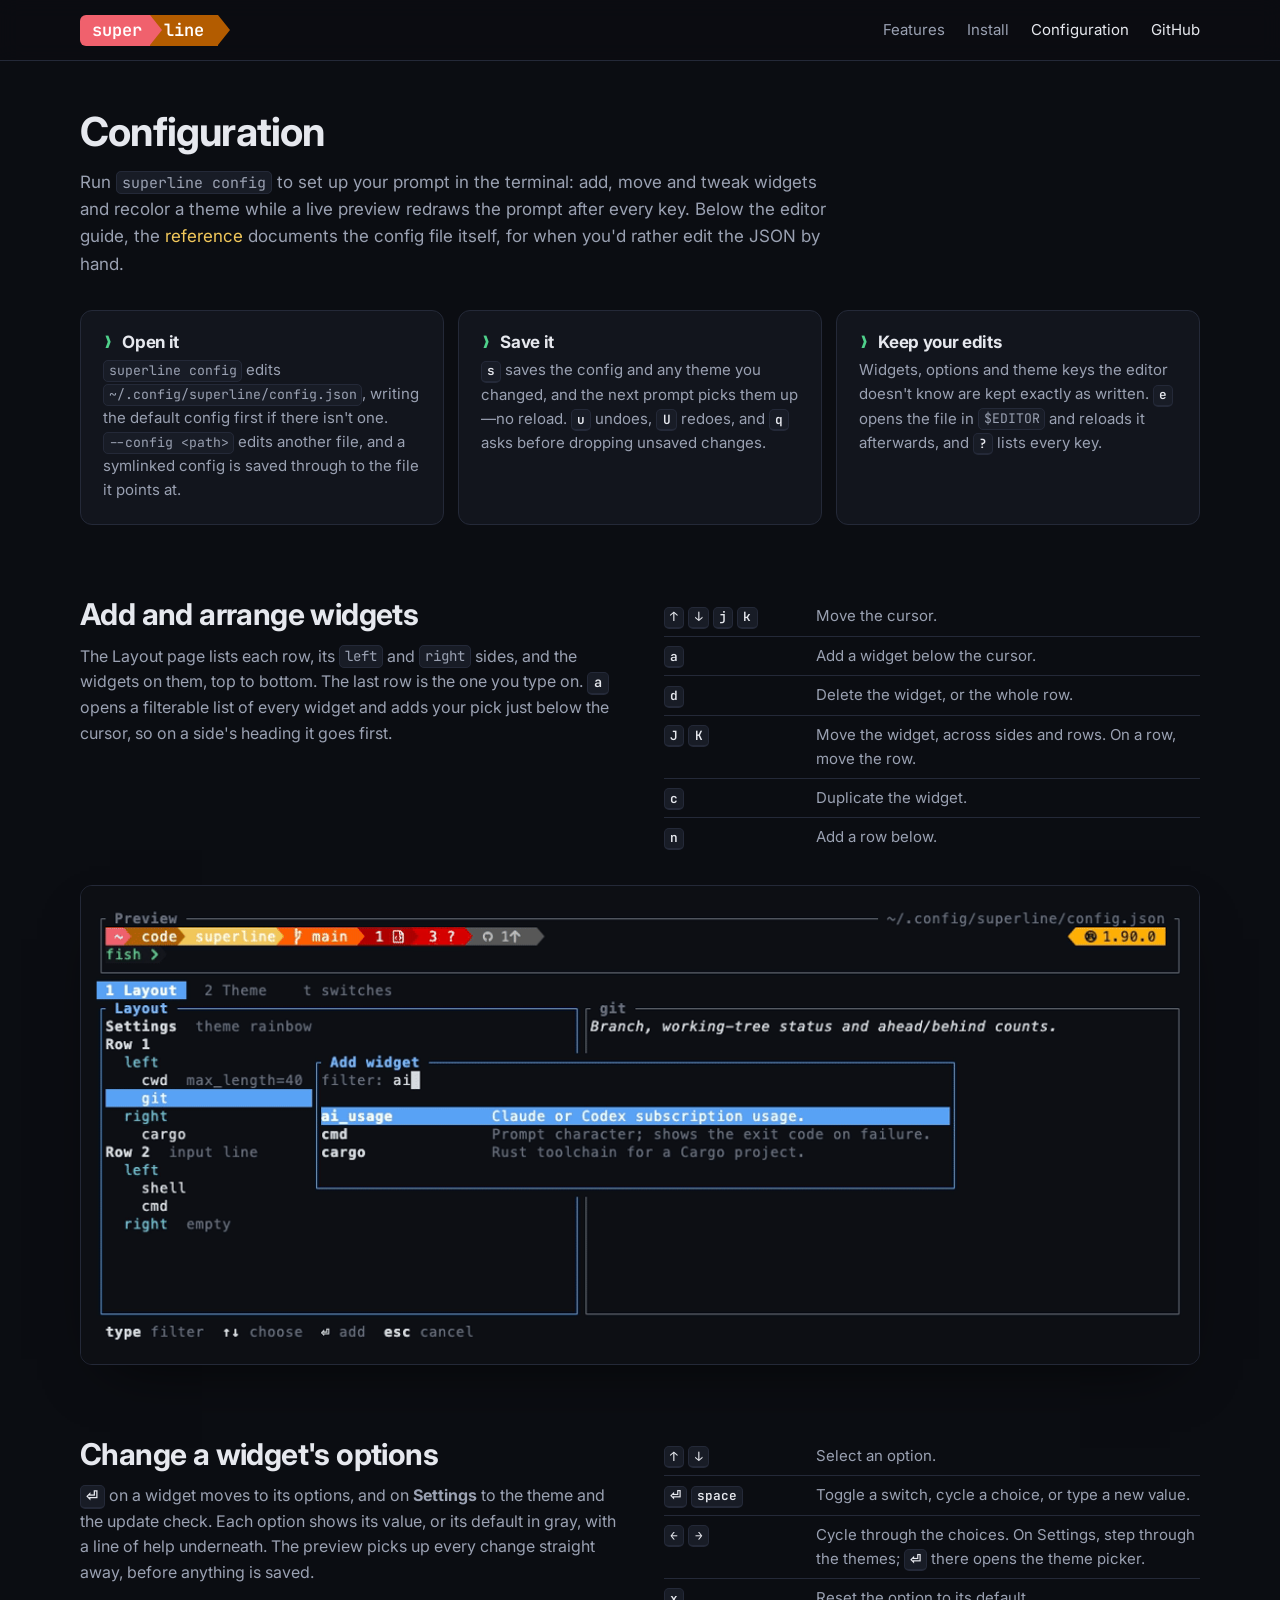
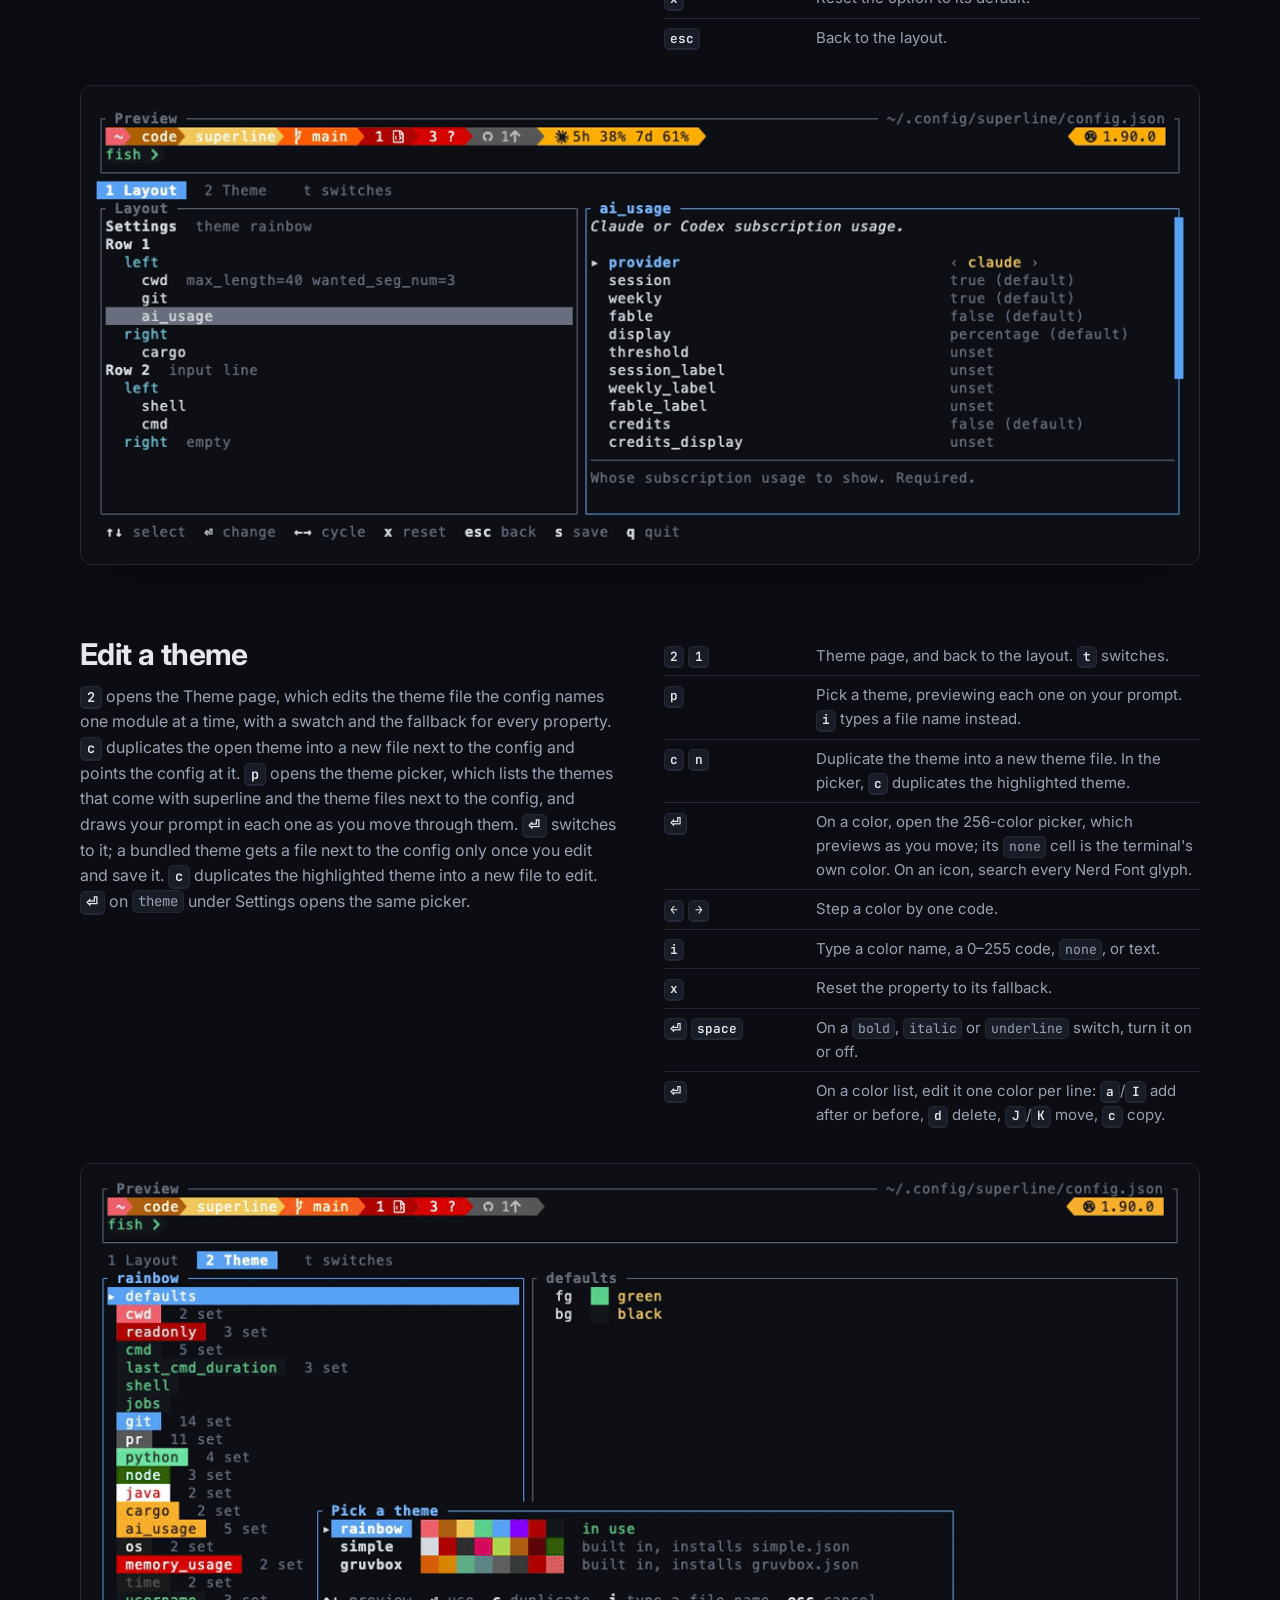
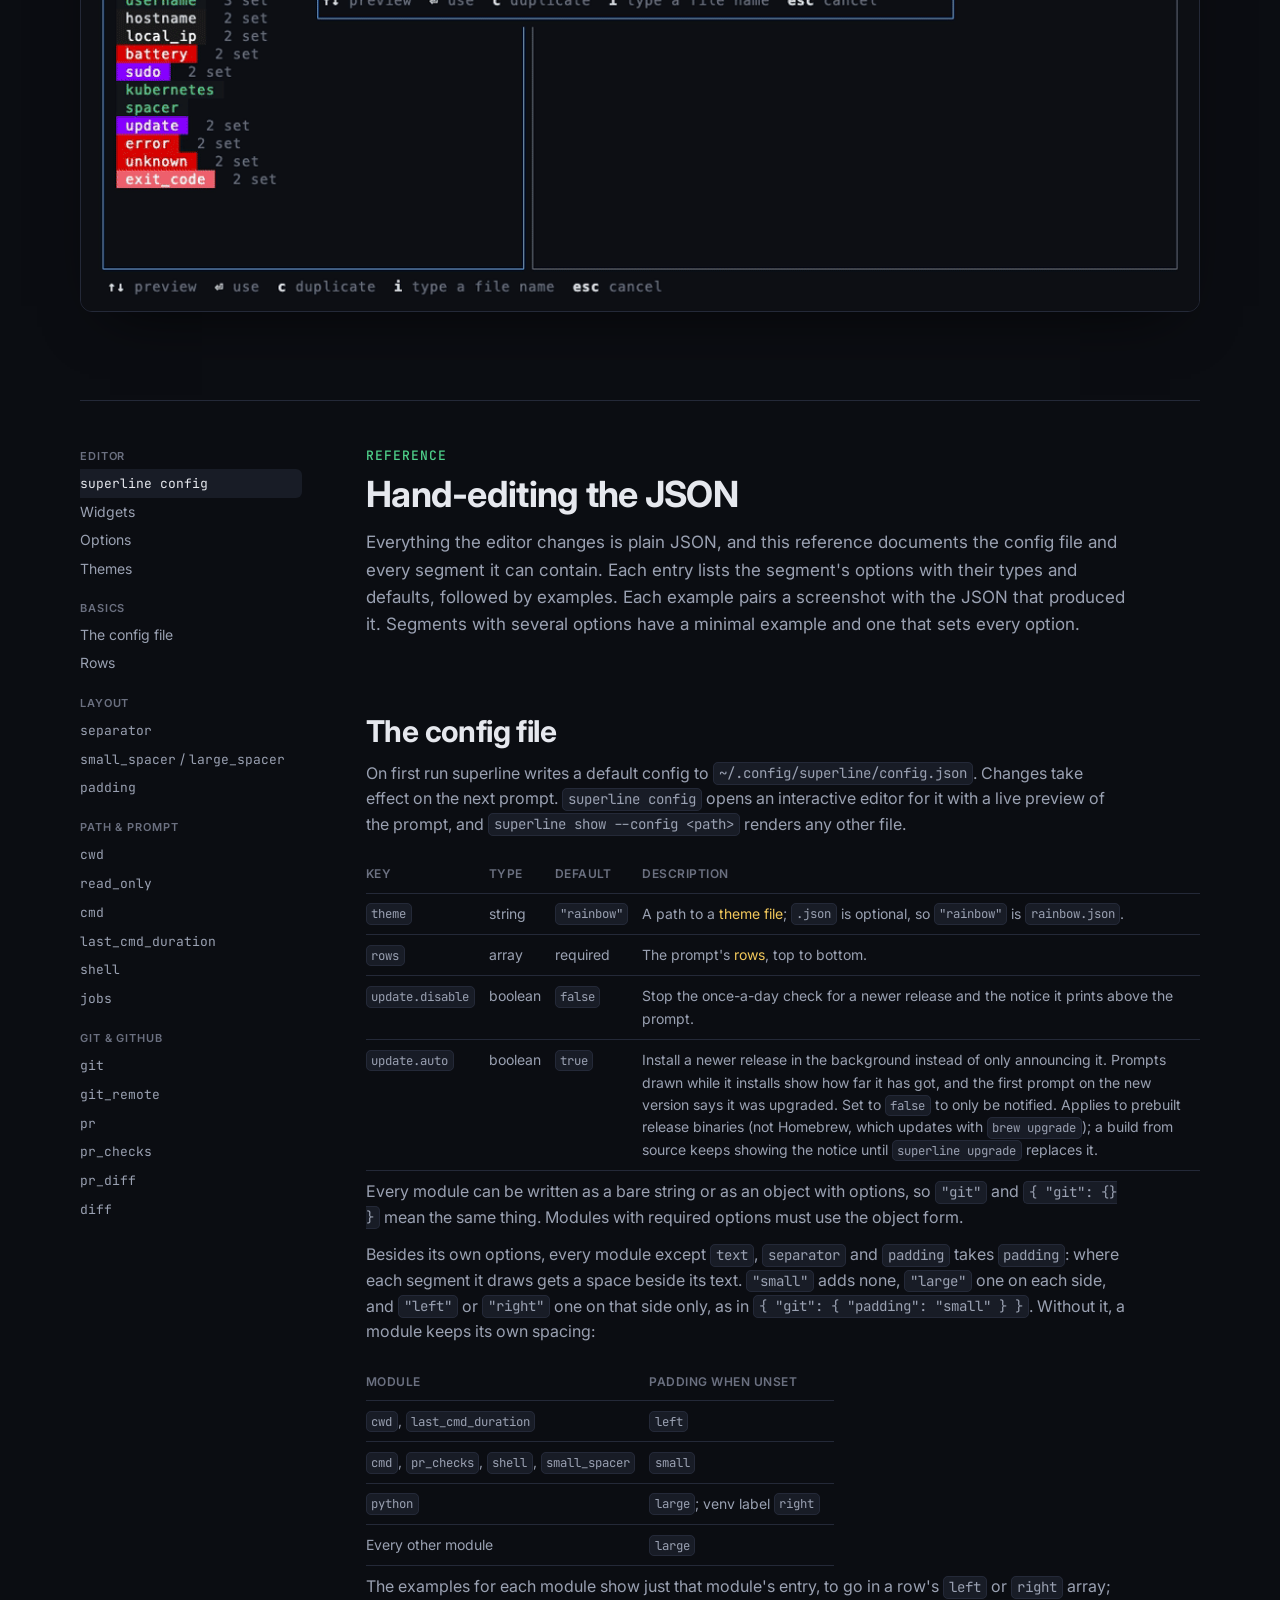
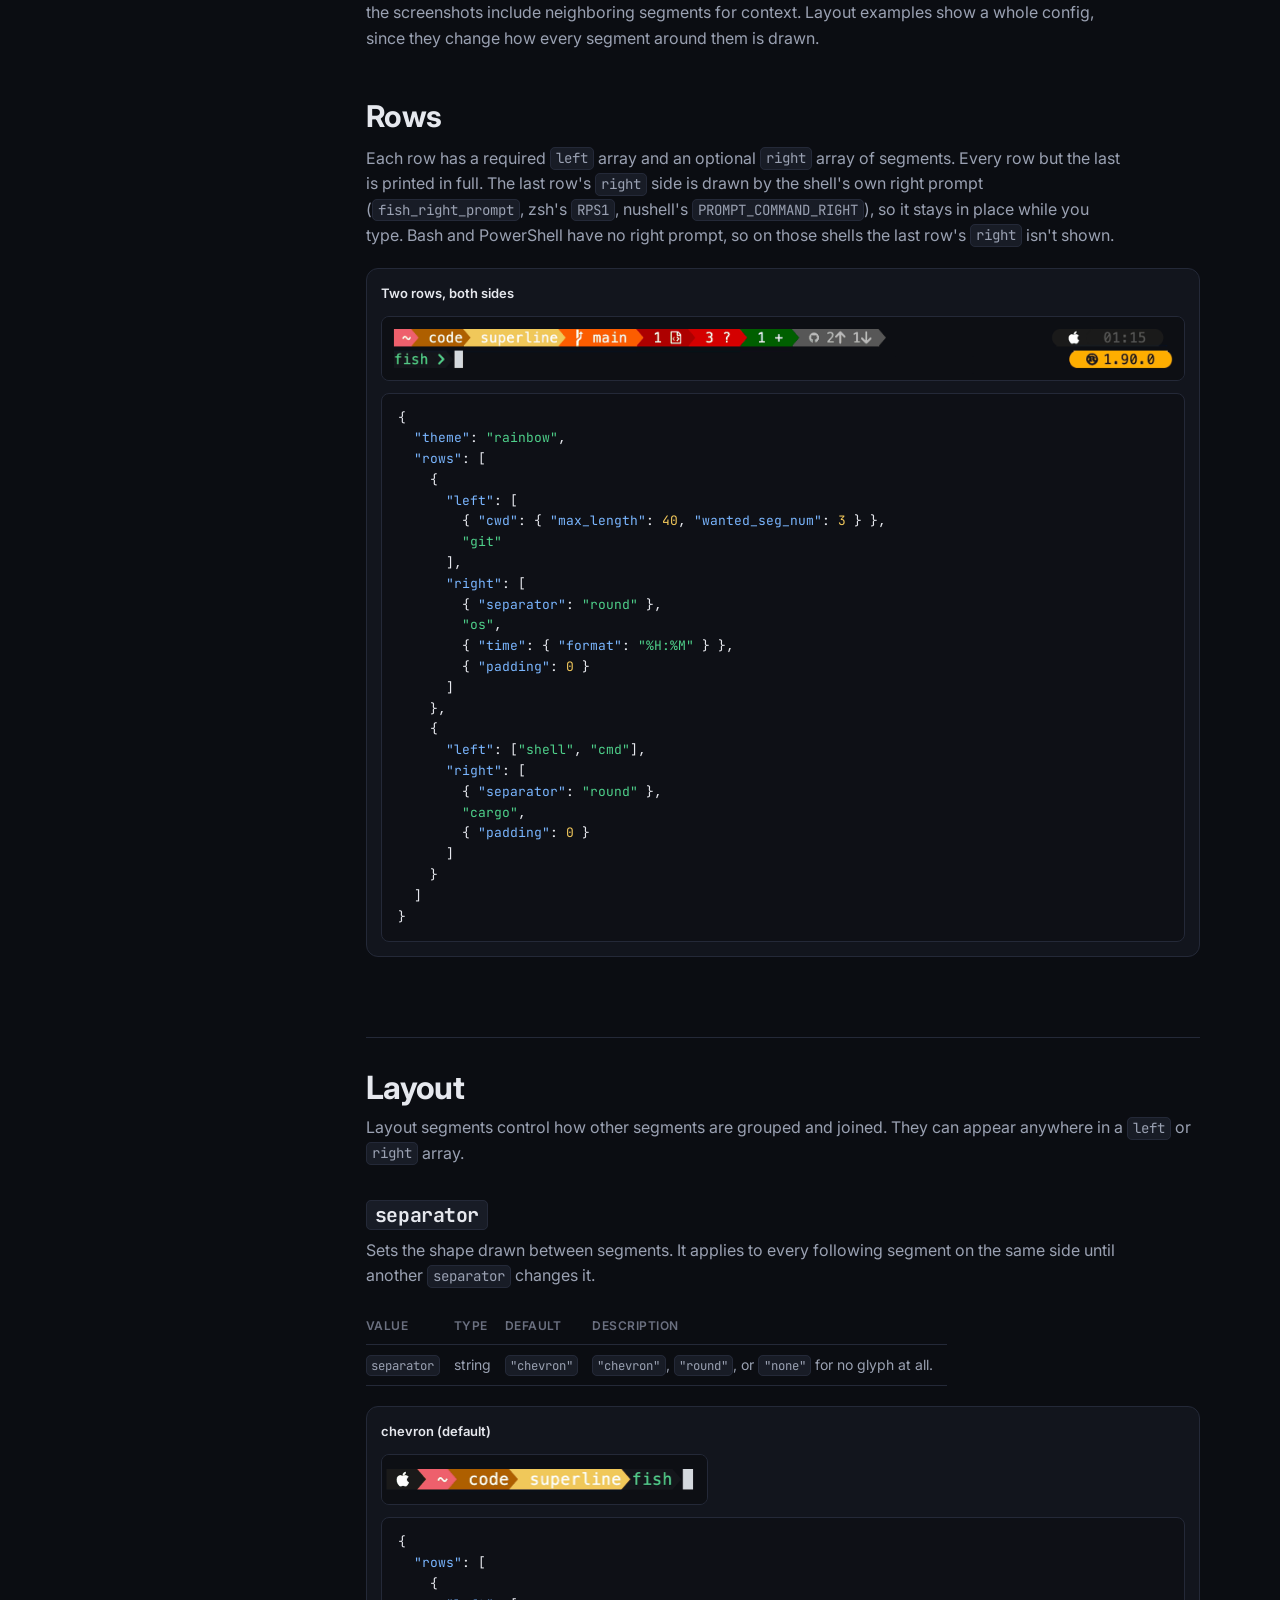
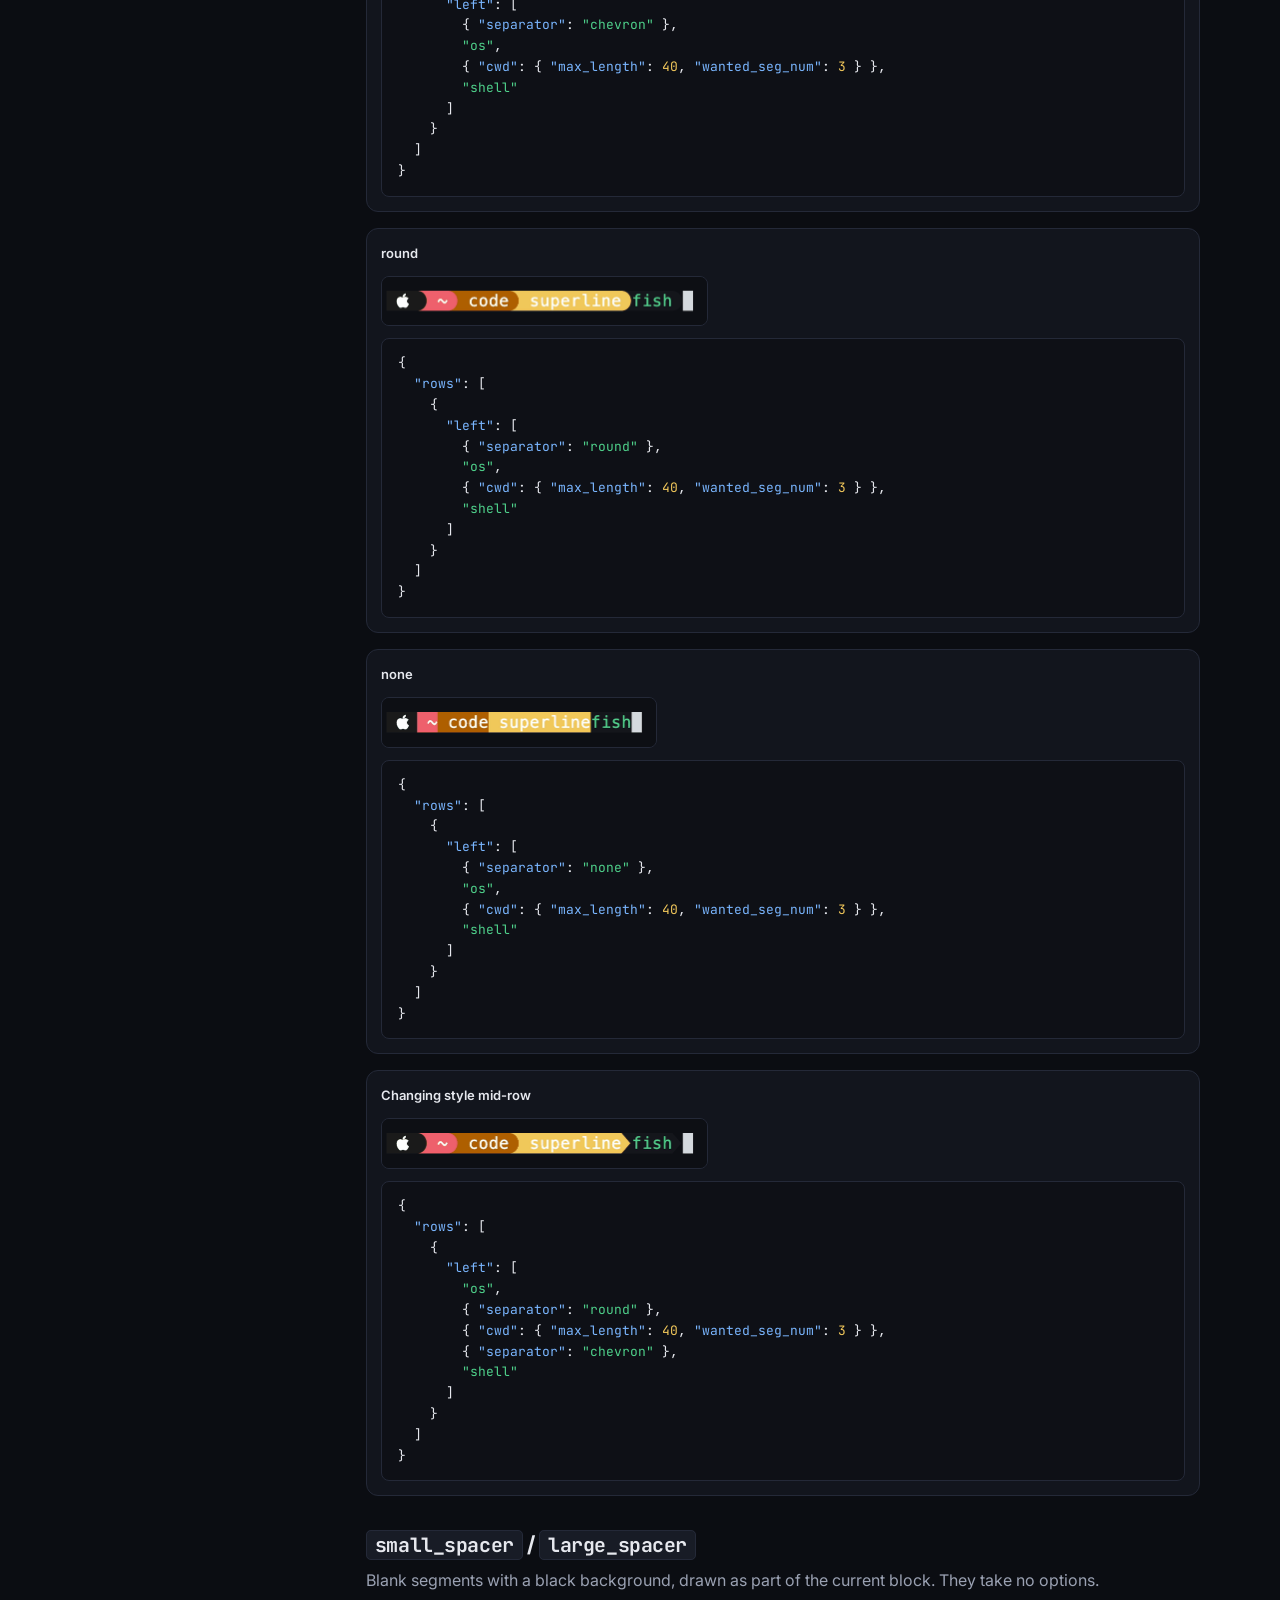
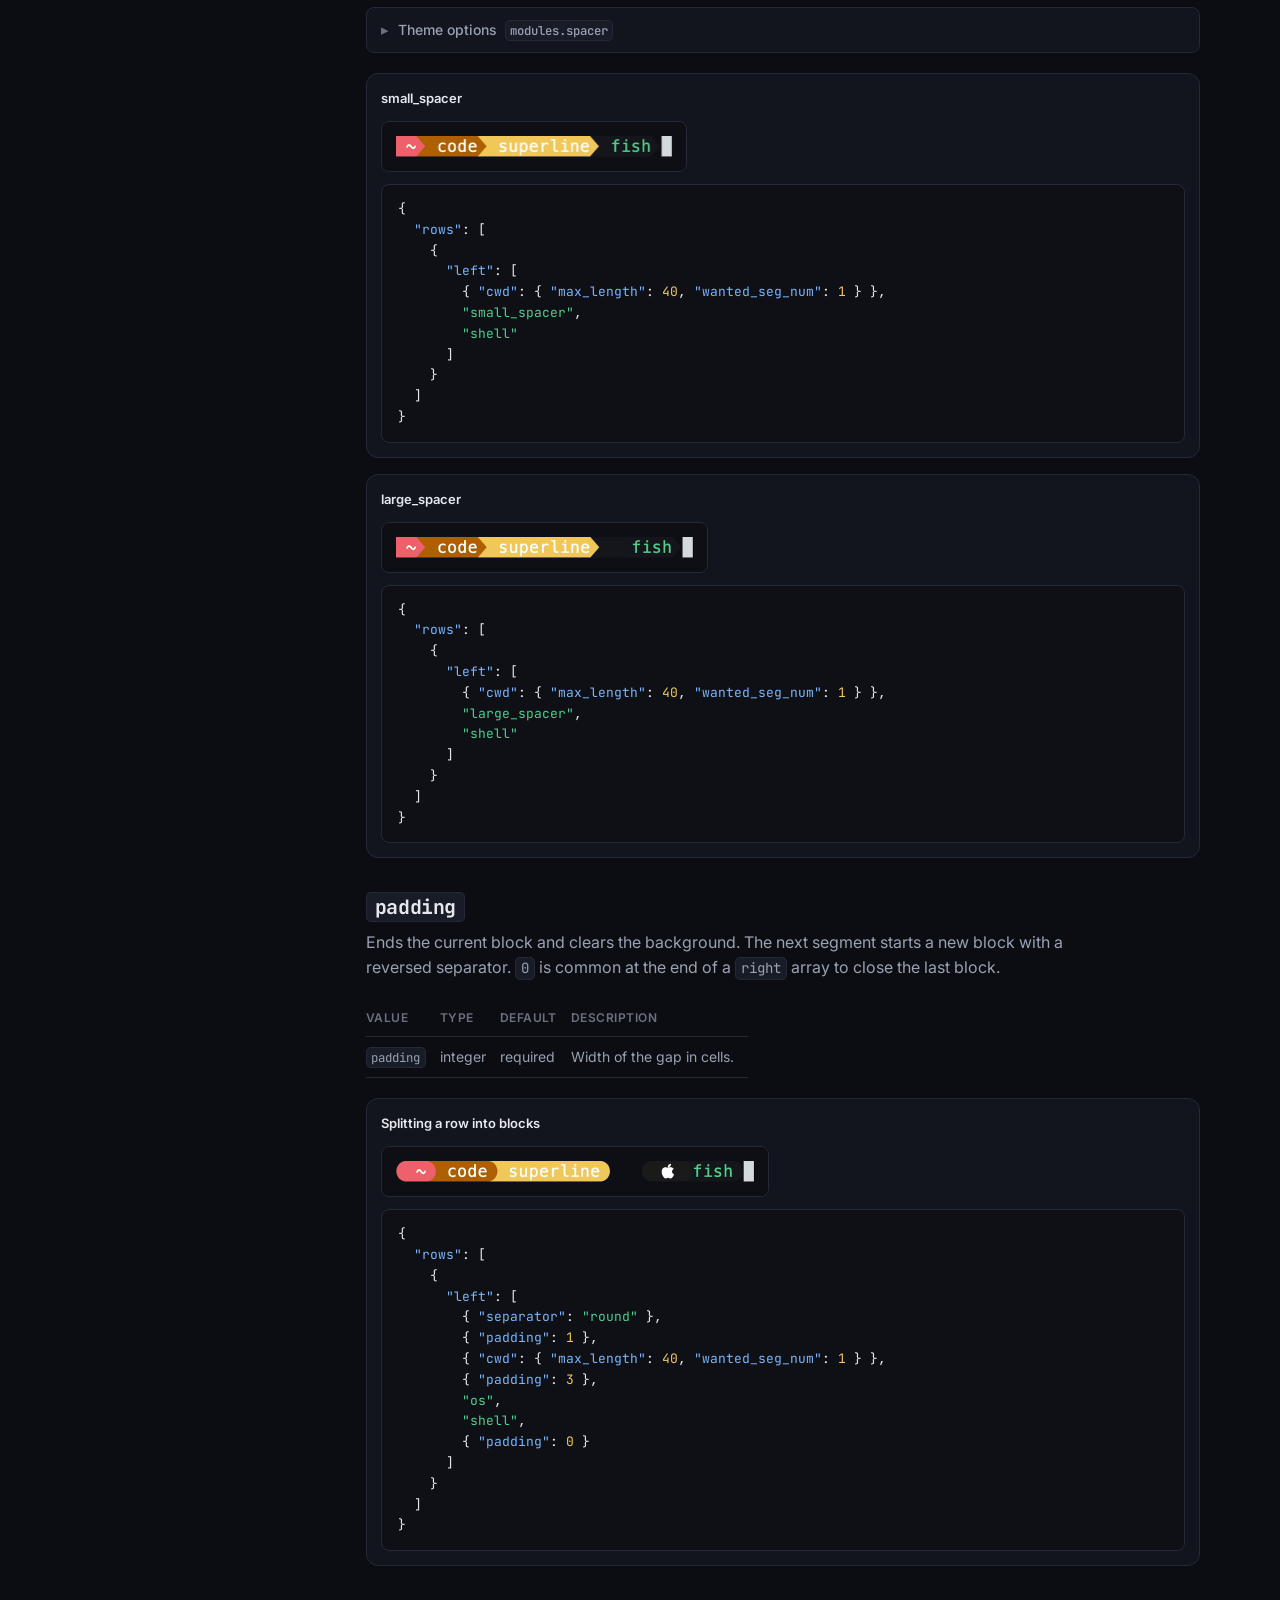
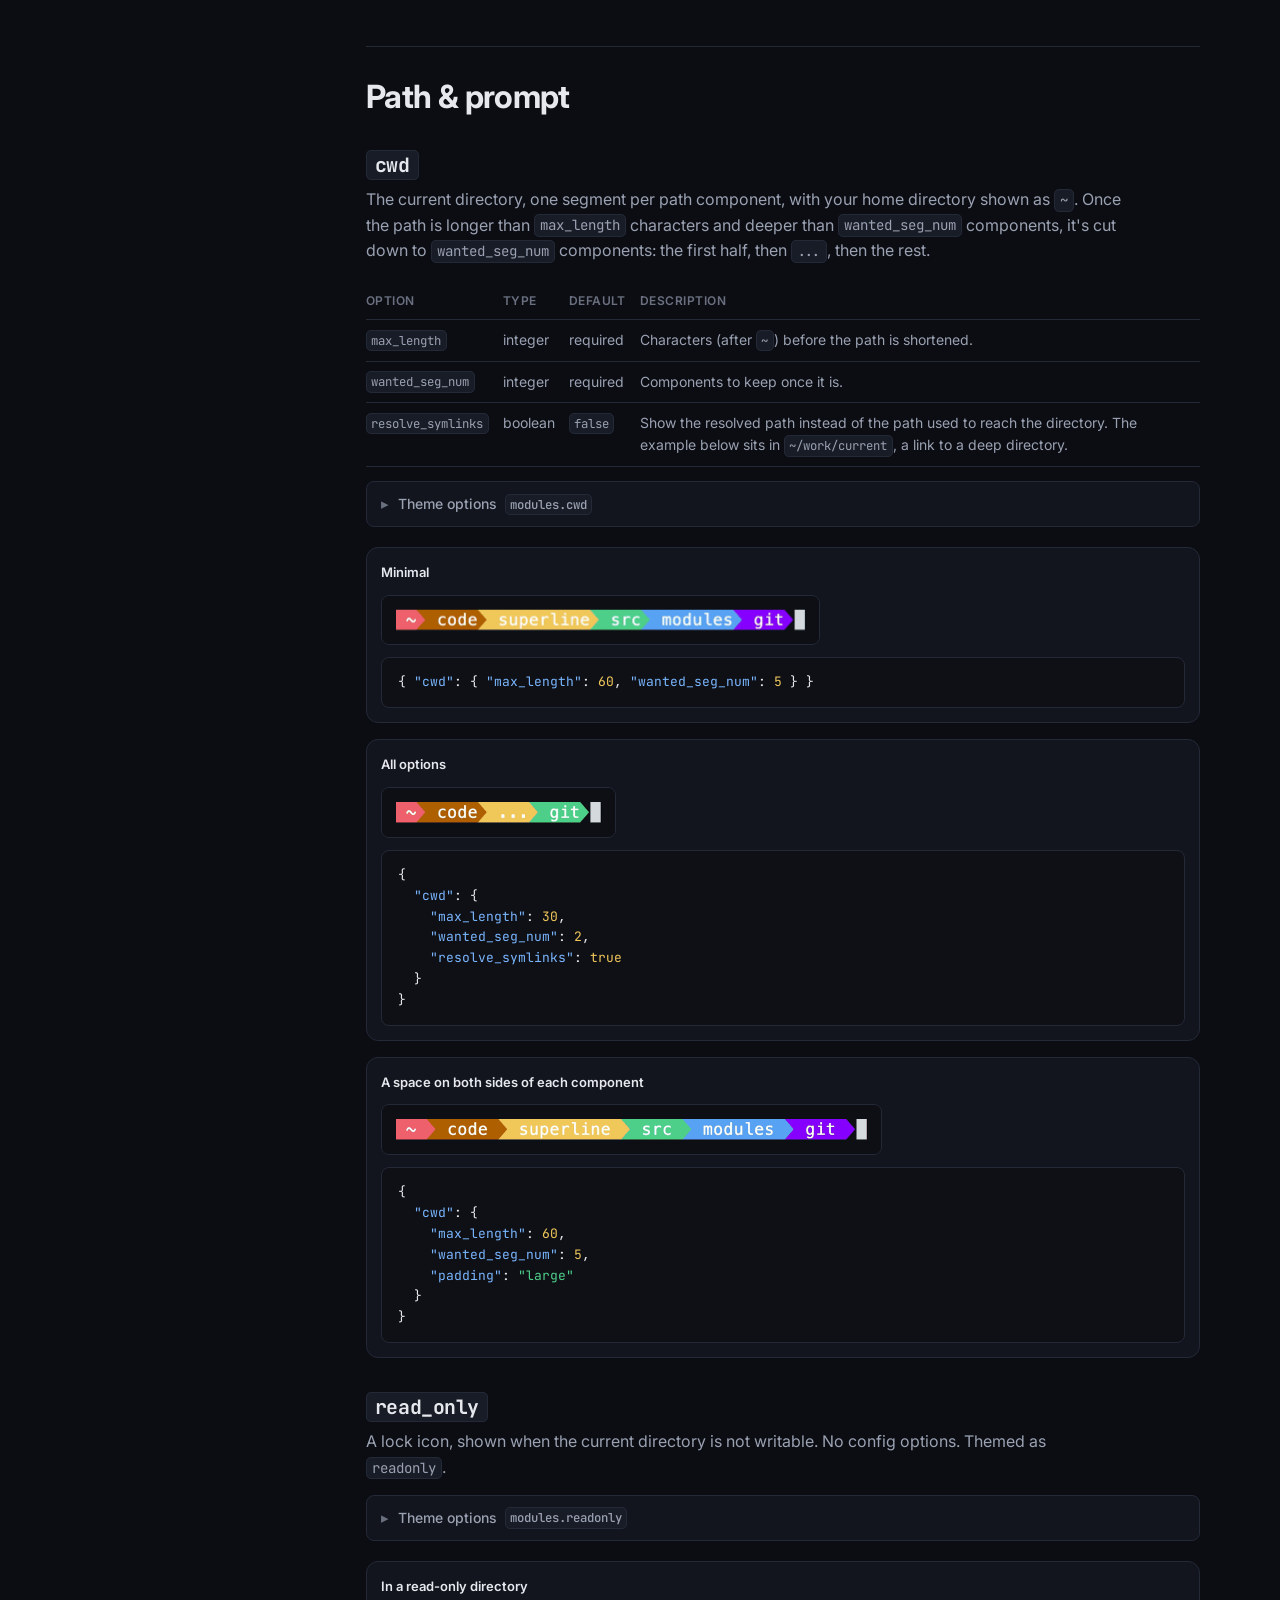
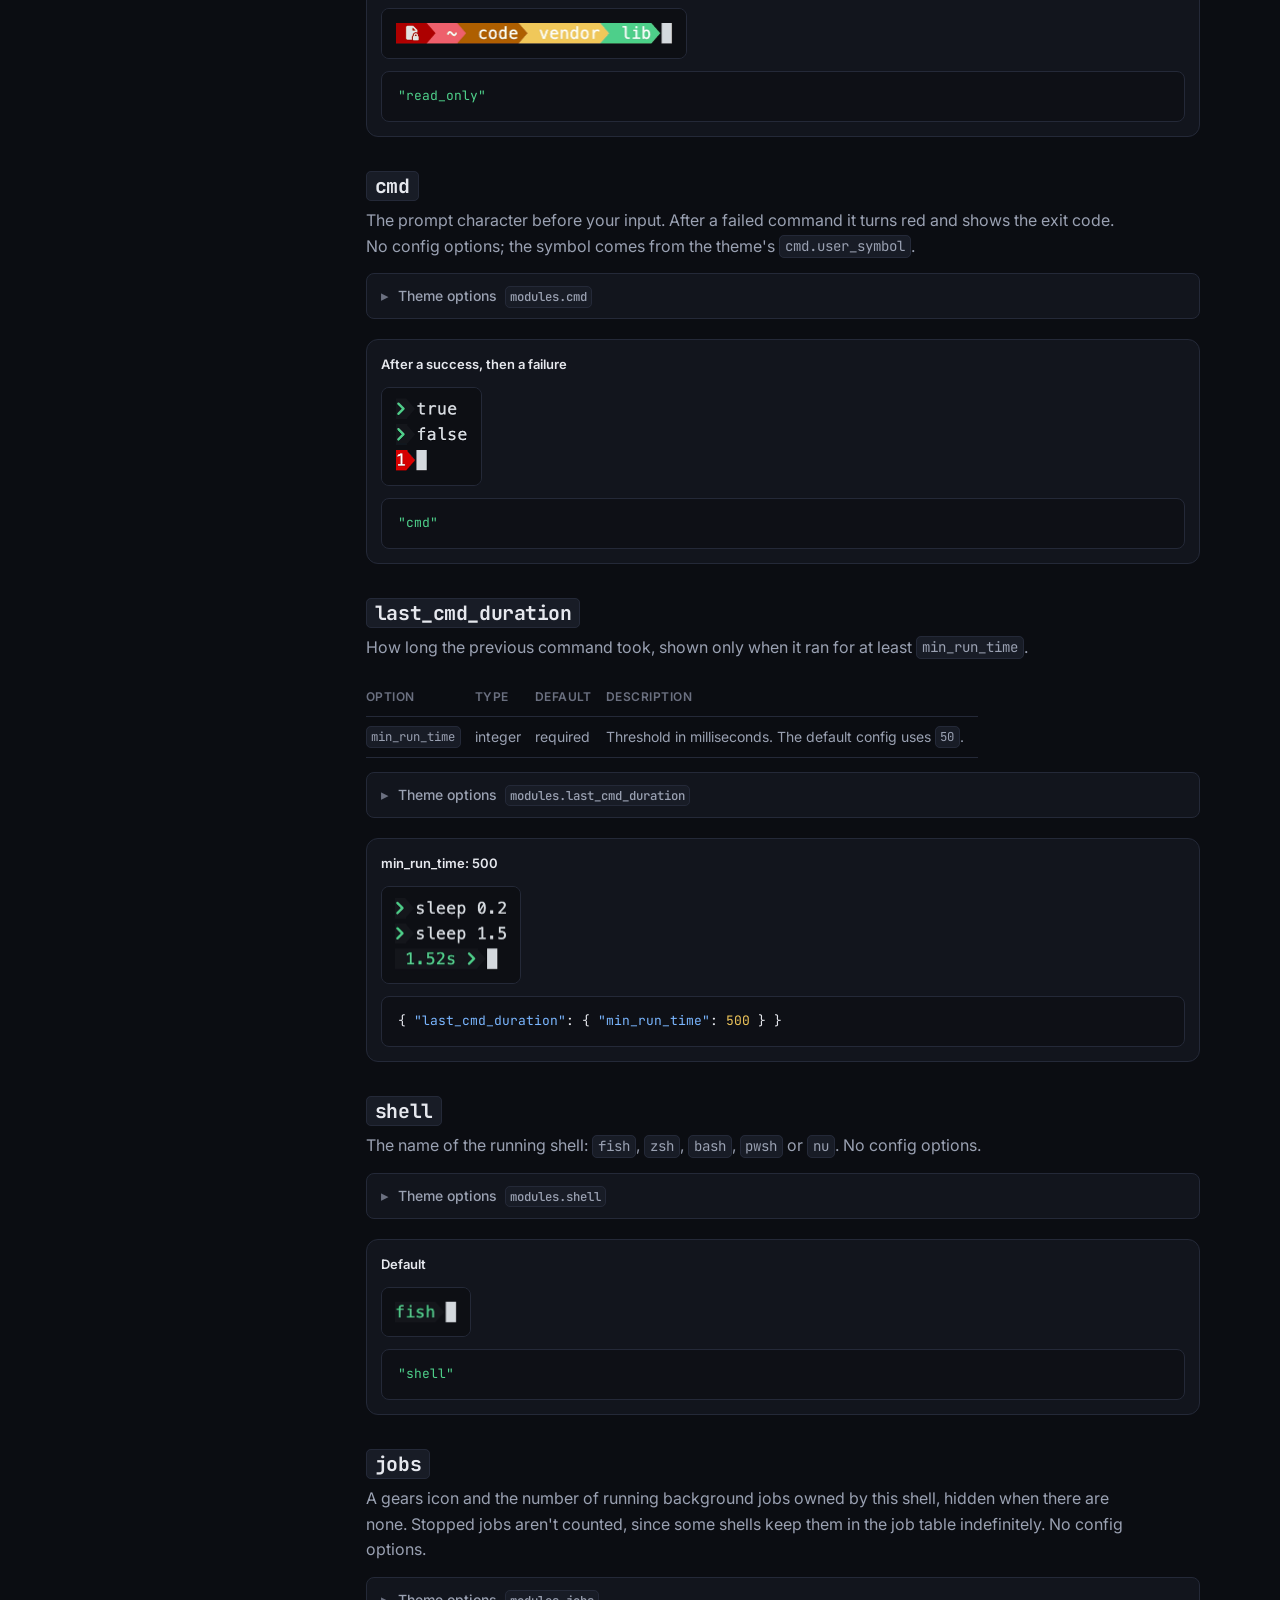
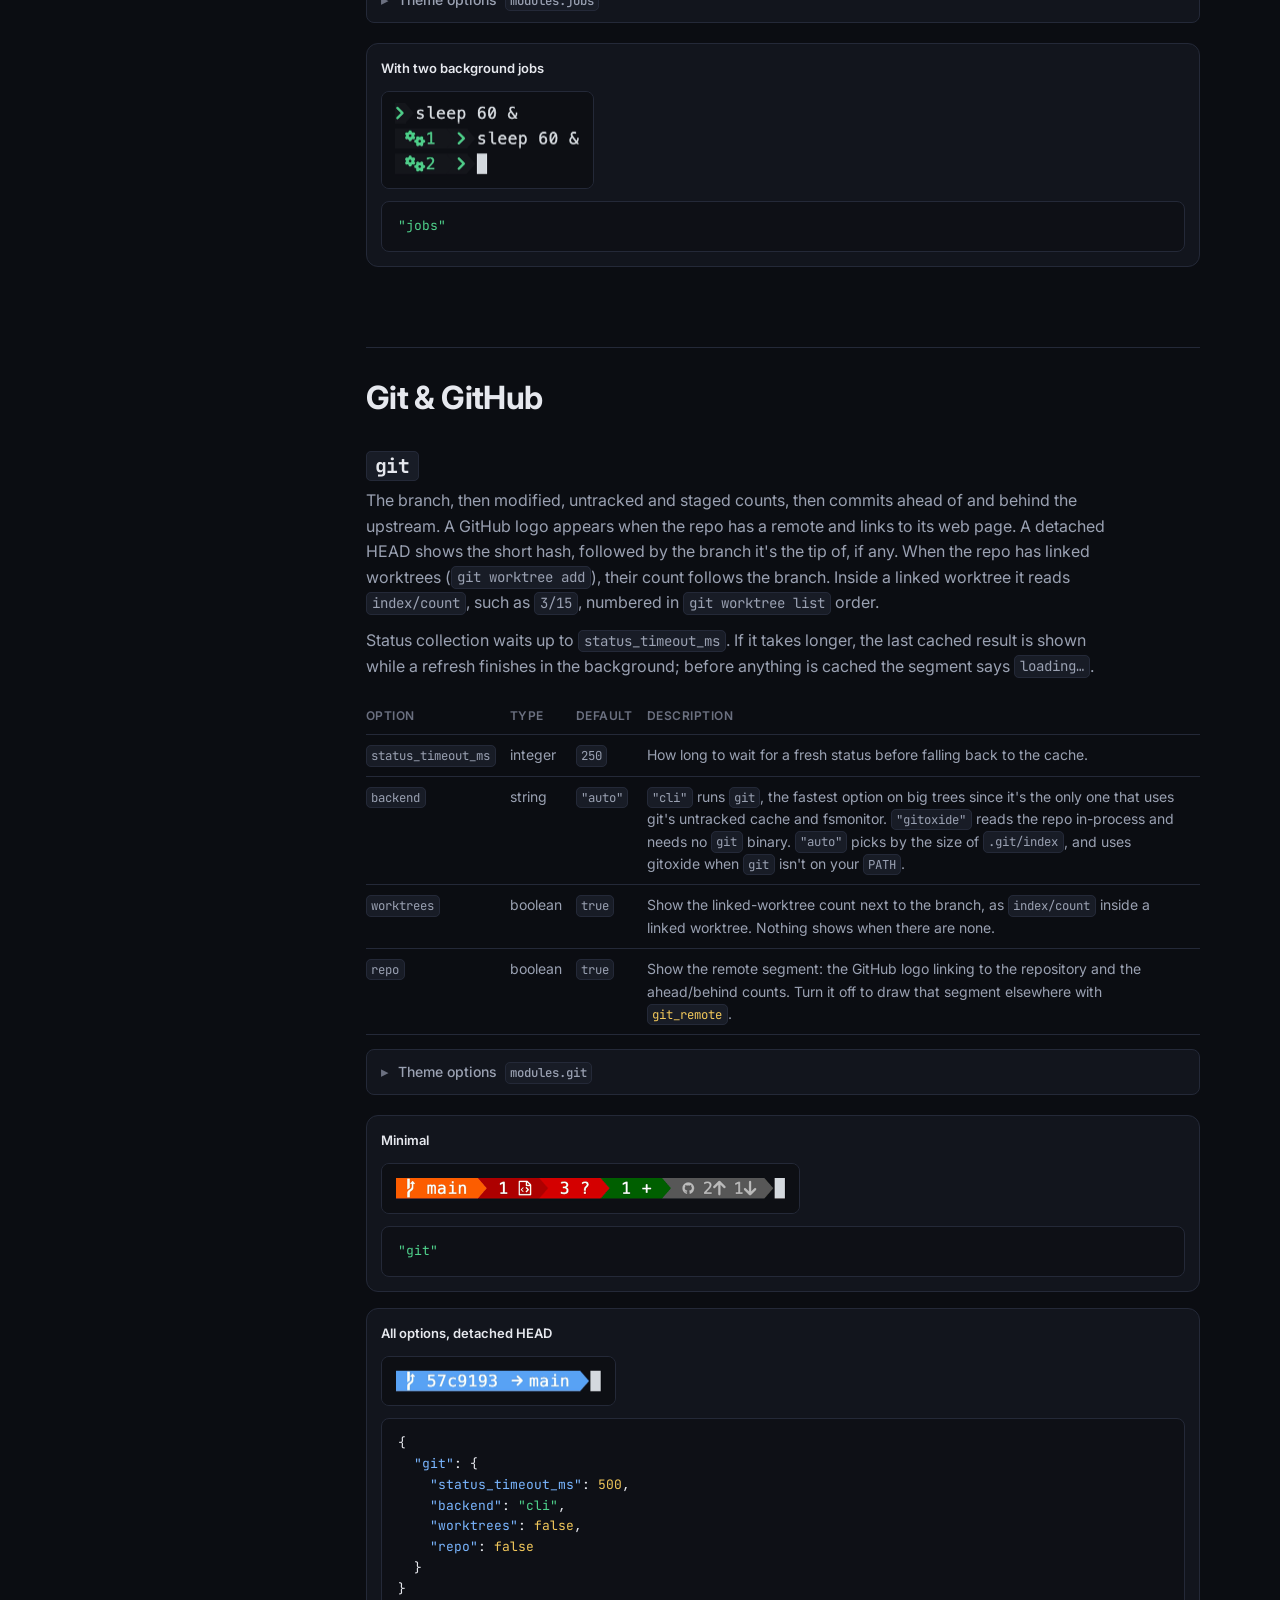
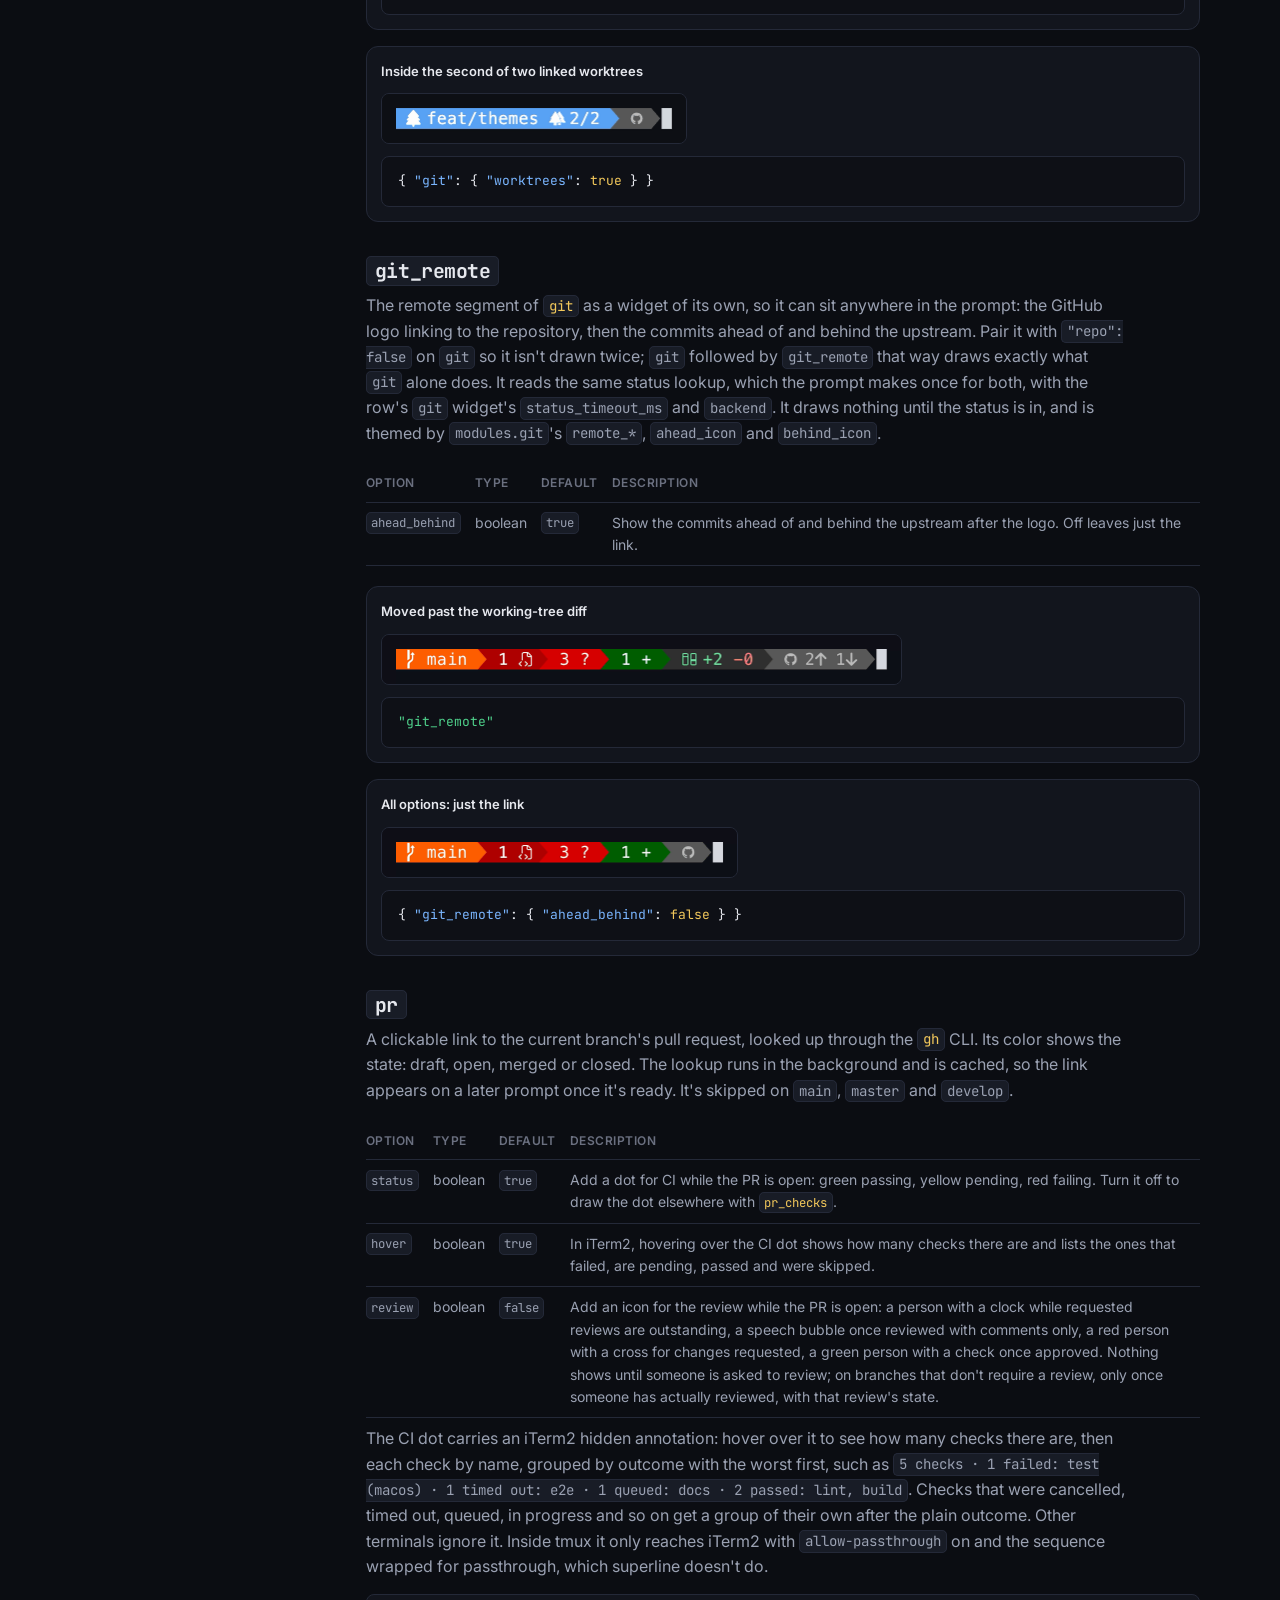
==== commit 98ac9e81: "feat: pr_checks hover text, with a check count and cancelled/timed out/queued groups" ====
--- a/site/config.html
+++ b/site/config.html
@@ -700,14 +700,16 @@
           <thead><tr><th>Option</th><th>Type</th><th>Default</th><th>Description</th></tr></thead>
           <tbody>
             <tr><td><code>status</code></td><td>boolean</td><td><code>true</code></td><td>Add a dot for CI while the PR is open: green passing, yellow pending, red failing. Turn it off to draw the dot elsewhere with <a href="#pr_checks"><code>pr_checks</code></a>.</td></tr>
-            <tr><td><code>hover</code></td><td>boolean</td><td><code>true</code></td><td>In iTerm2, hovering over the CI dot lists the checks that failed, are pending, passed and were skipped.</td></tr>
+            <tr><td><code>hover</code></td><td>boolean</td><td><code>true</code></td><td>In iTerm2, hovering over the CI dot shows how many checks there are and lists the ones that failed, are pending, passed and were skipped.</td></tr>
             <tr><td><code>review</code></td><td>boolean</td><td><code>false</code></td><td>Add an icon for the review while the PR is open: a person with a clock while requested reviews are outstanding, a speech bubble once reviewed with comments only, a red person with a cross for changes requested, a green person with a check once approved. Nothing shows until someone is asked to review; on branches that don't require a review, only once someone has actually reviewed, with that review's state.</td></tr>
           </tbody>
         </table>
         <p>
-          The CI dot carries an iTerm2 hidden annotation: hover over it to see each check by name, grouped by
-          outcome with the worst first, such as
-          <code>1 failed: test (macos) · 1 pending: e2e · 3 passed: lint, build, docs</code>. Other terminals ignore
+          The CI dot carries an iTerm2 hidden annotation: hover over it to see how many checks there are, then each
+          check by name, grouped by outcome with the worst first, such as
+          <code>5 checks · 1 failed: test (macos) · 1 timed out: e2e · 1 queued: docs · 2 passed: lint, build</code>.
+          Checks that were cancelled, timed out, queued, in progress and so on get a group of their own after the
+          plain outcome. Other terminals ignore
           it. Inside tmux it only reaches iTerm2 with <code>allow-passthrough</code> on and the sequence wrapped for
           passthrough, which superline doesn't do.
         </p>
@@ -748,6 +750,7 @@
           <thead><tr><th>Option</th><th>Type</th><th>Default</th><th>Description</th></tr></thead>
           <tbody>
             <tr><td><code>review</code></td><td>boolean</td><td><code>false</code></td><td>Add the review icon after the dot, as <a href="#pr"><code>pr</code></a>'s <code>review</code> option does.</td></tr>
+            <tr><td><code>hover</code></td><td>boolean</td><td><code>true</code></td><td>In iTerm2, hovering anywhere over the widget shows the same check summary as <a href="#pr"><code>pr</code></a>'s CI dot.</td></tr>
           </tbody>
         </table>
         <div class="examples">
@@ -982,7 +985,7 @@
           <thead><tr><th>Option</th><th>Type</th><th>Default</th><th>Description</th></tr></thead>
           <tbody>
             <tr><td><code>provider</code></td><td>string</td><td>required</td><td><code>"claude"</code> or <code>"codex"</code>.</td></tr>
-            <tr><td><code>session</code></td><td>boolean</td><td><code>true</code></td><td>Show the five-hour window. Left out for Codex plans that have none.</td></tr>
+            <tr><td><code>session</code></td><td>boolean</td><td><code>true</code></td><td>Show the five-hour window.</td></tr>
             <tr><td><code>weekly</code></td><td>boolean</td><td><code>true</code></td><td>Show the seven-day window.</td></tr>
             <tr><td><code>fable</code></td><td>boolean</td><td><code>false</code></td><td>Show Claude's weekly Fable window. Ignored for Codex.</td></tr>
             <tr><td><code>display</code></td><td>string</td><td><code>"percentage"</code></td><td>How each window is drawn; see the styles below.</td></tr>
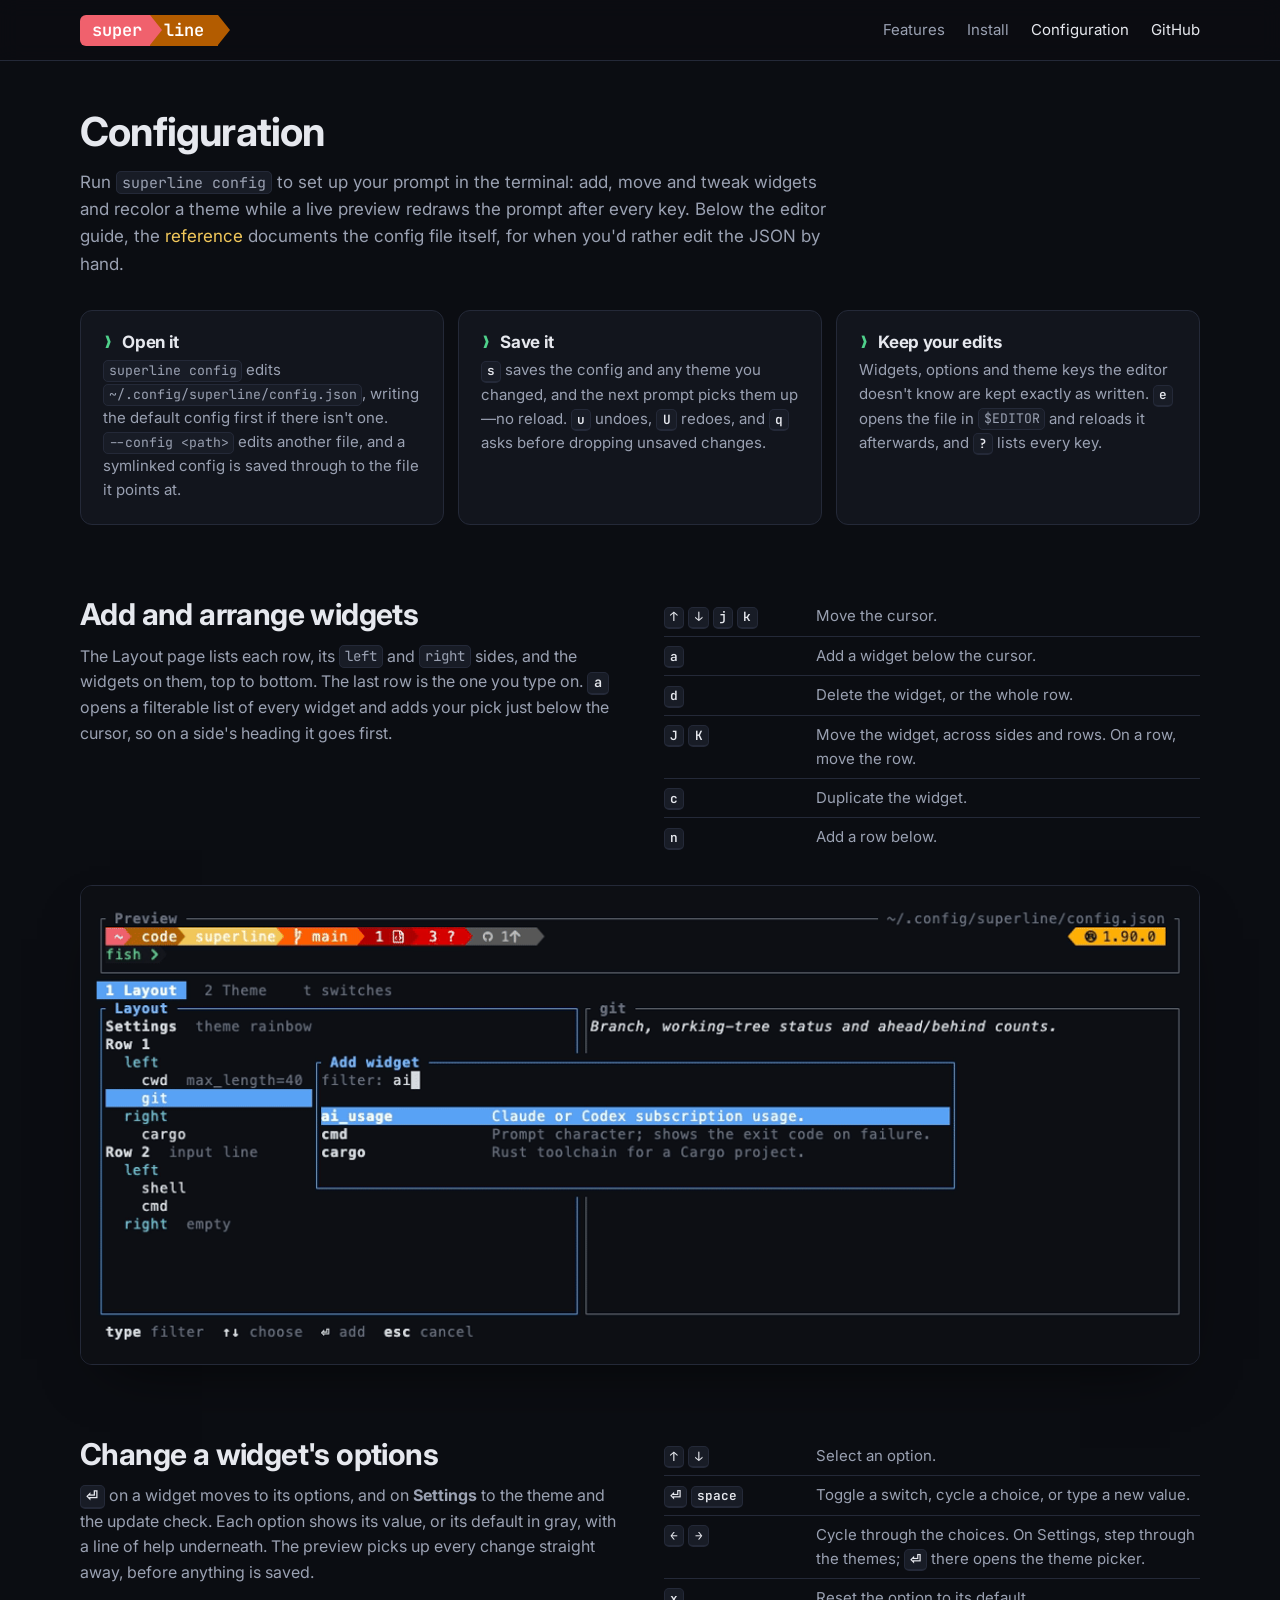
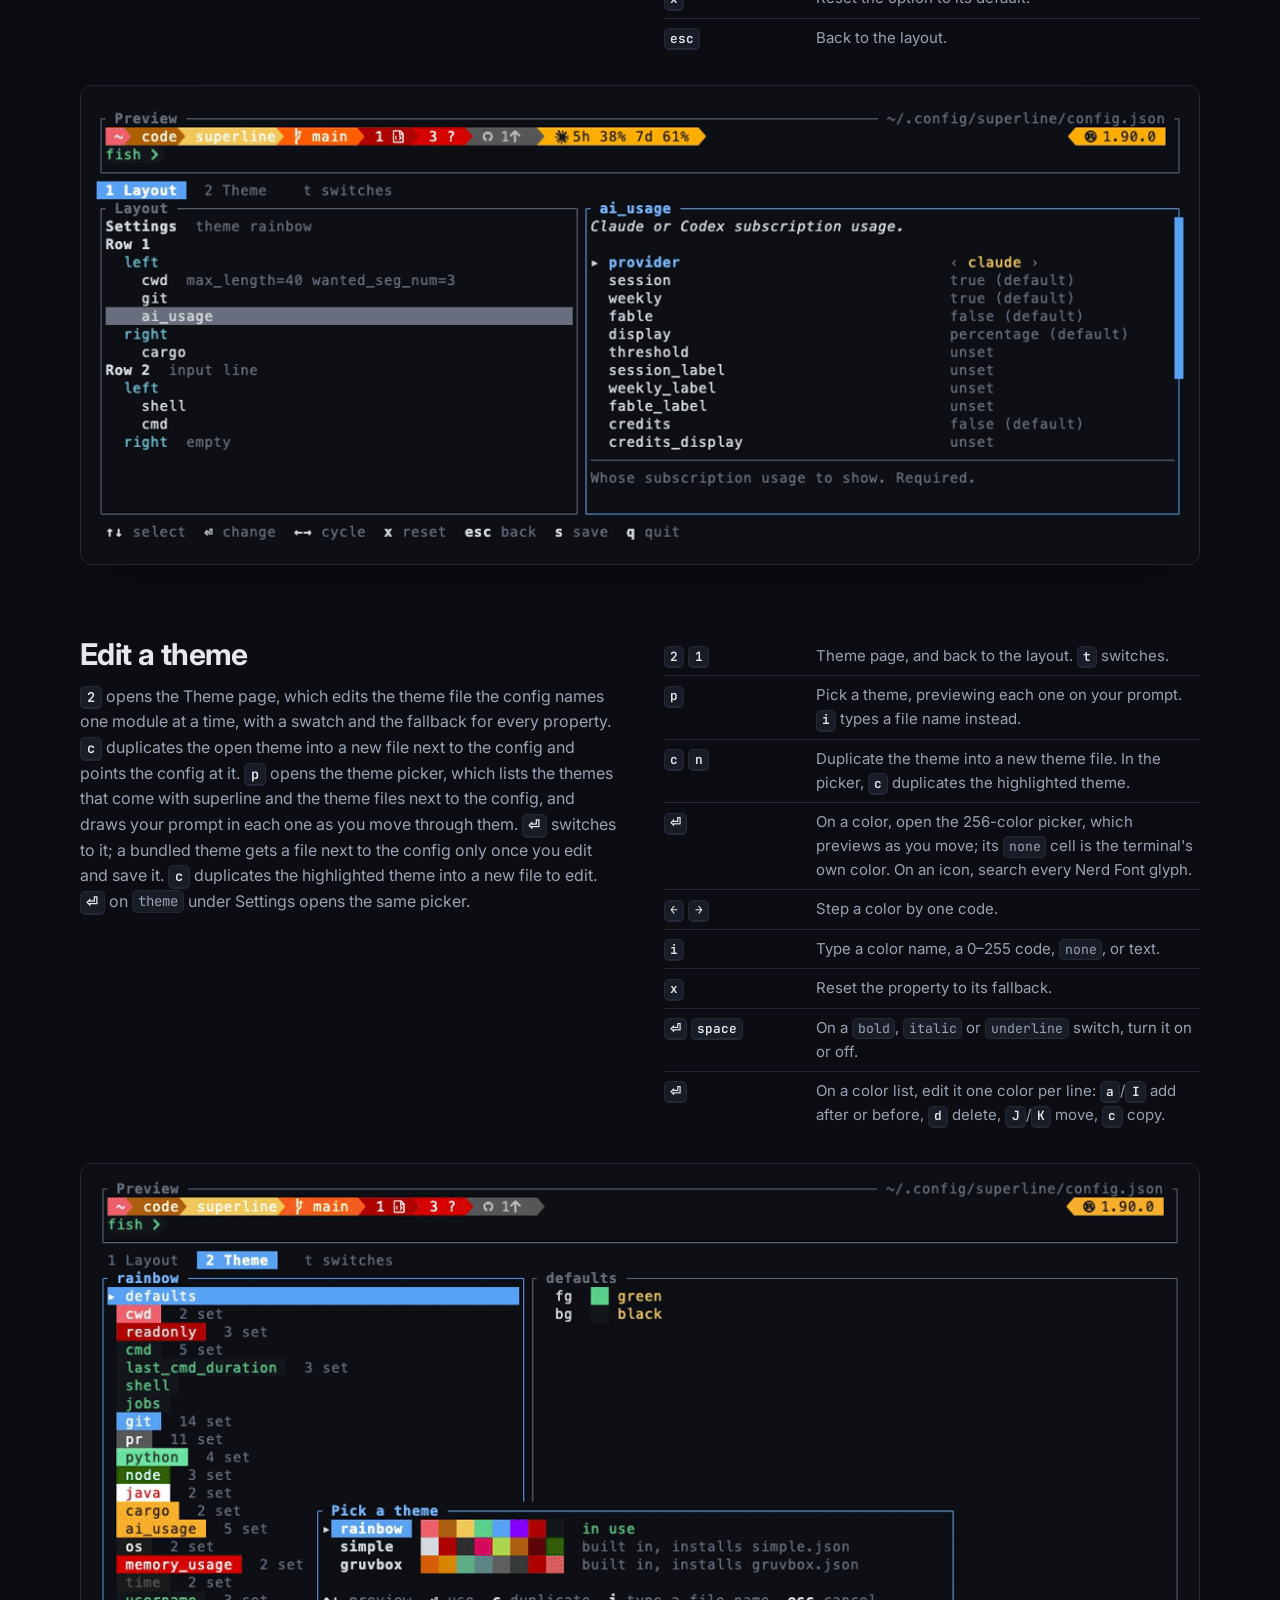
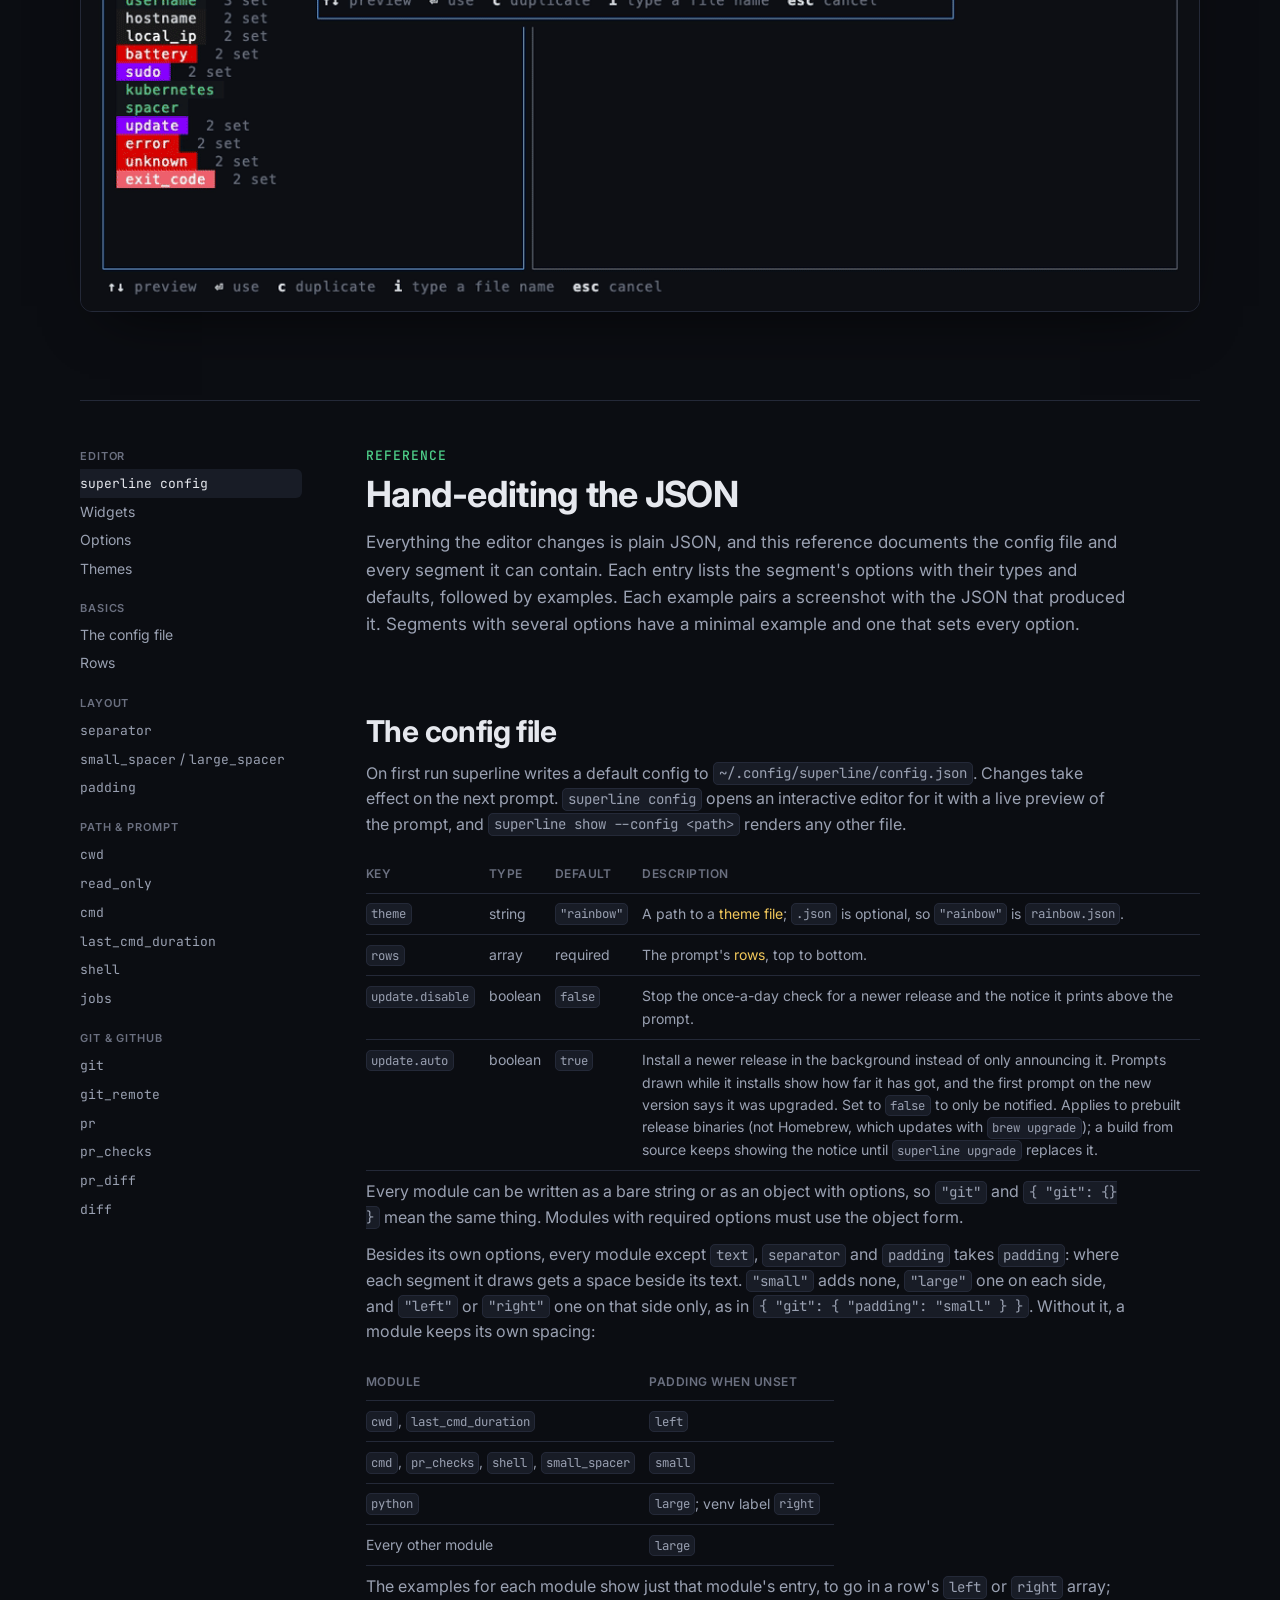
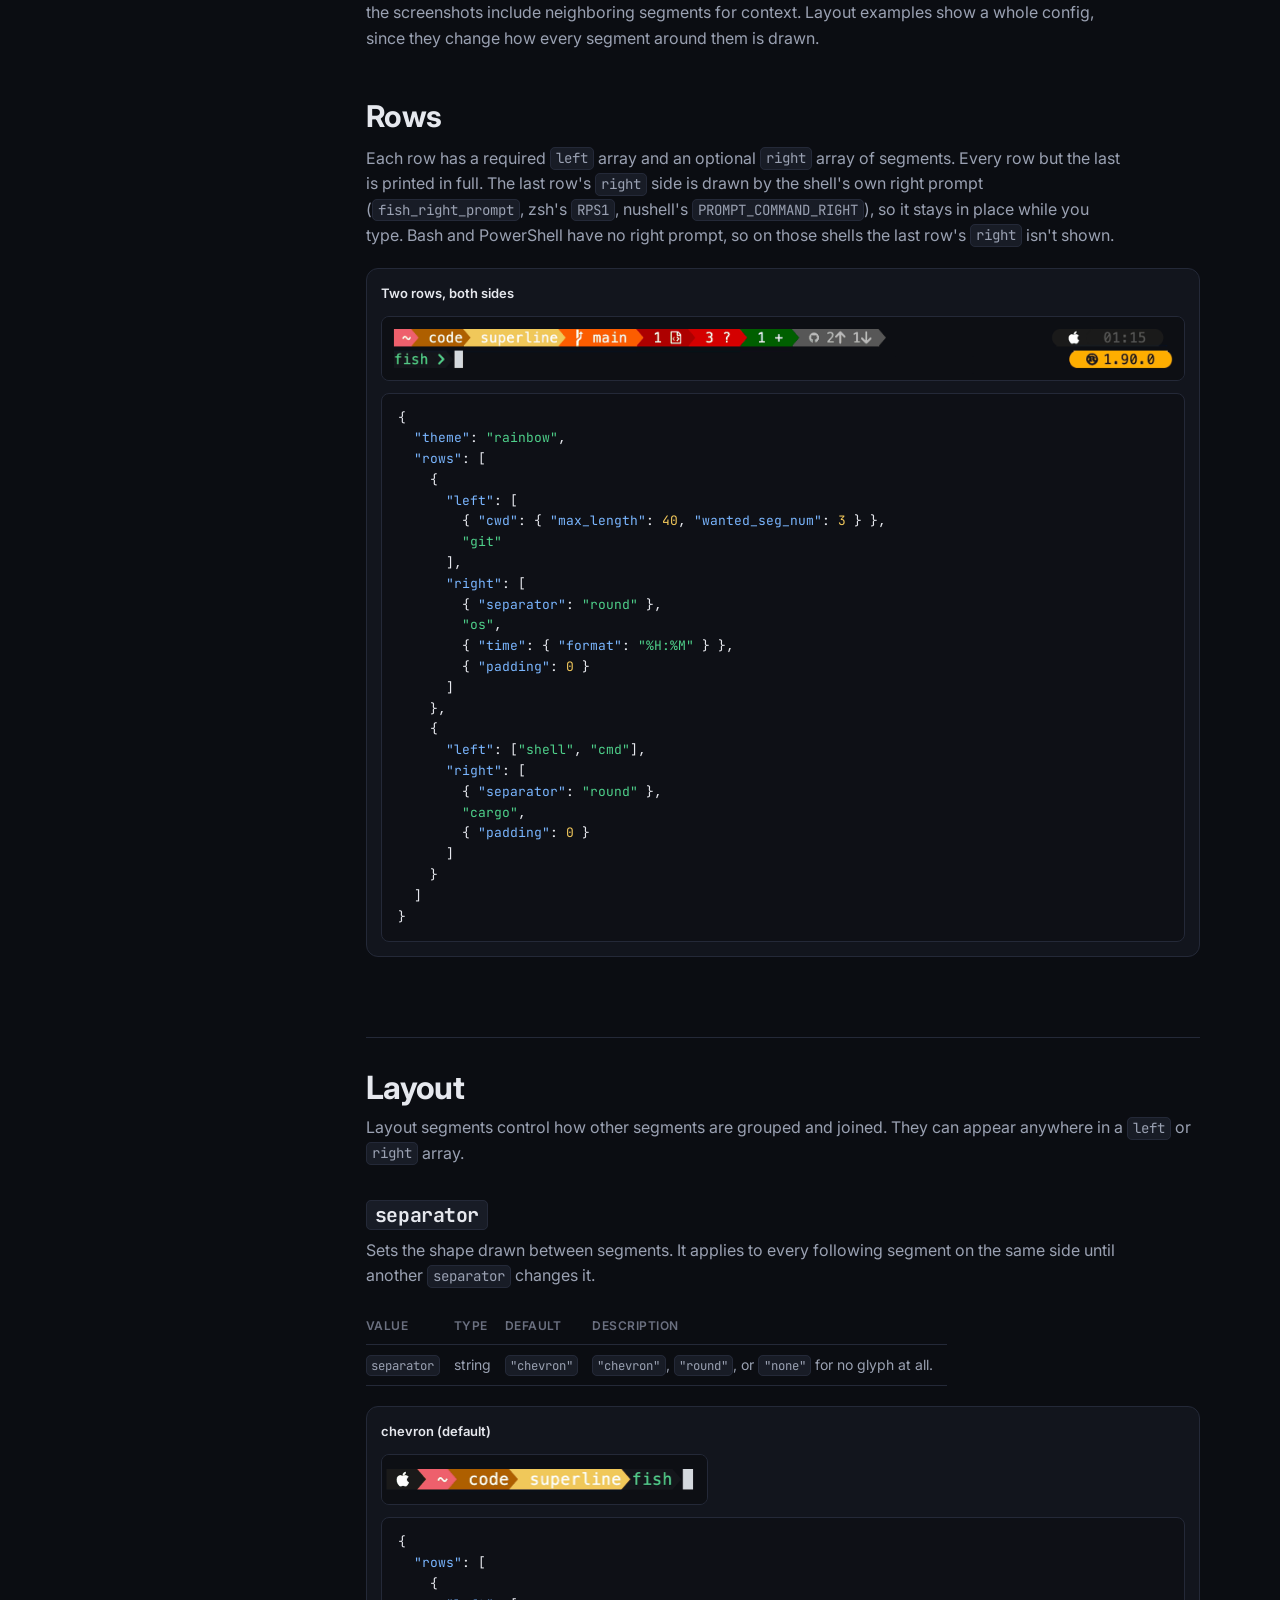
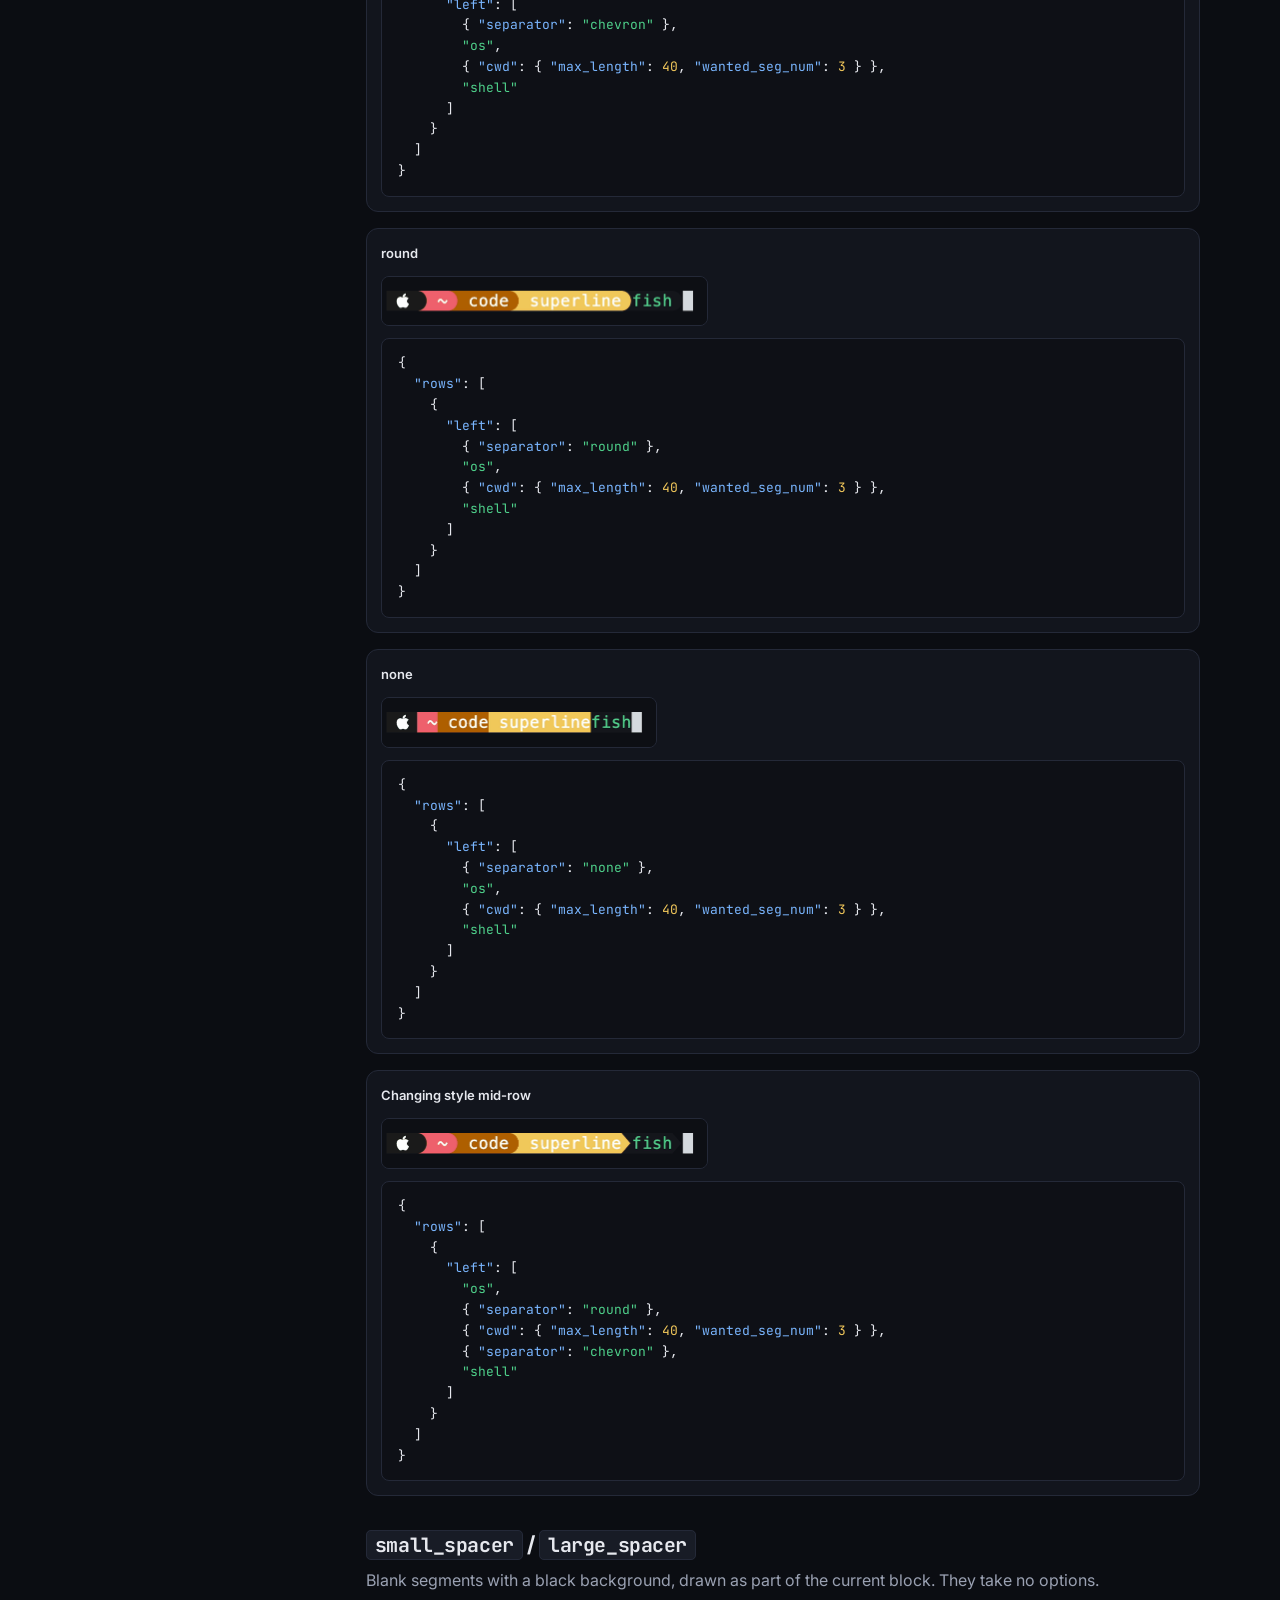
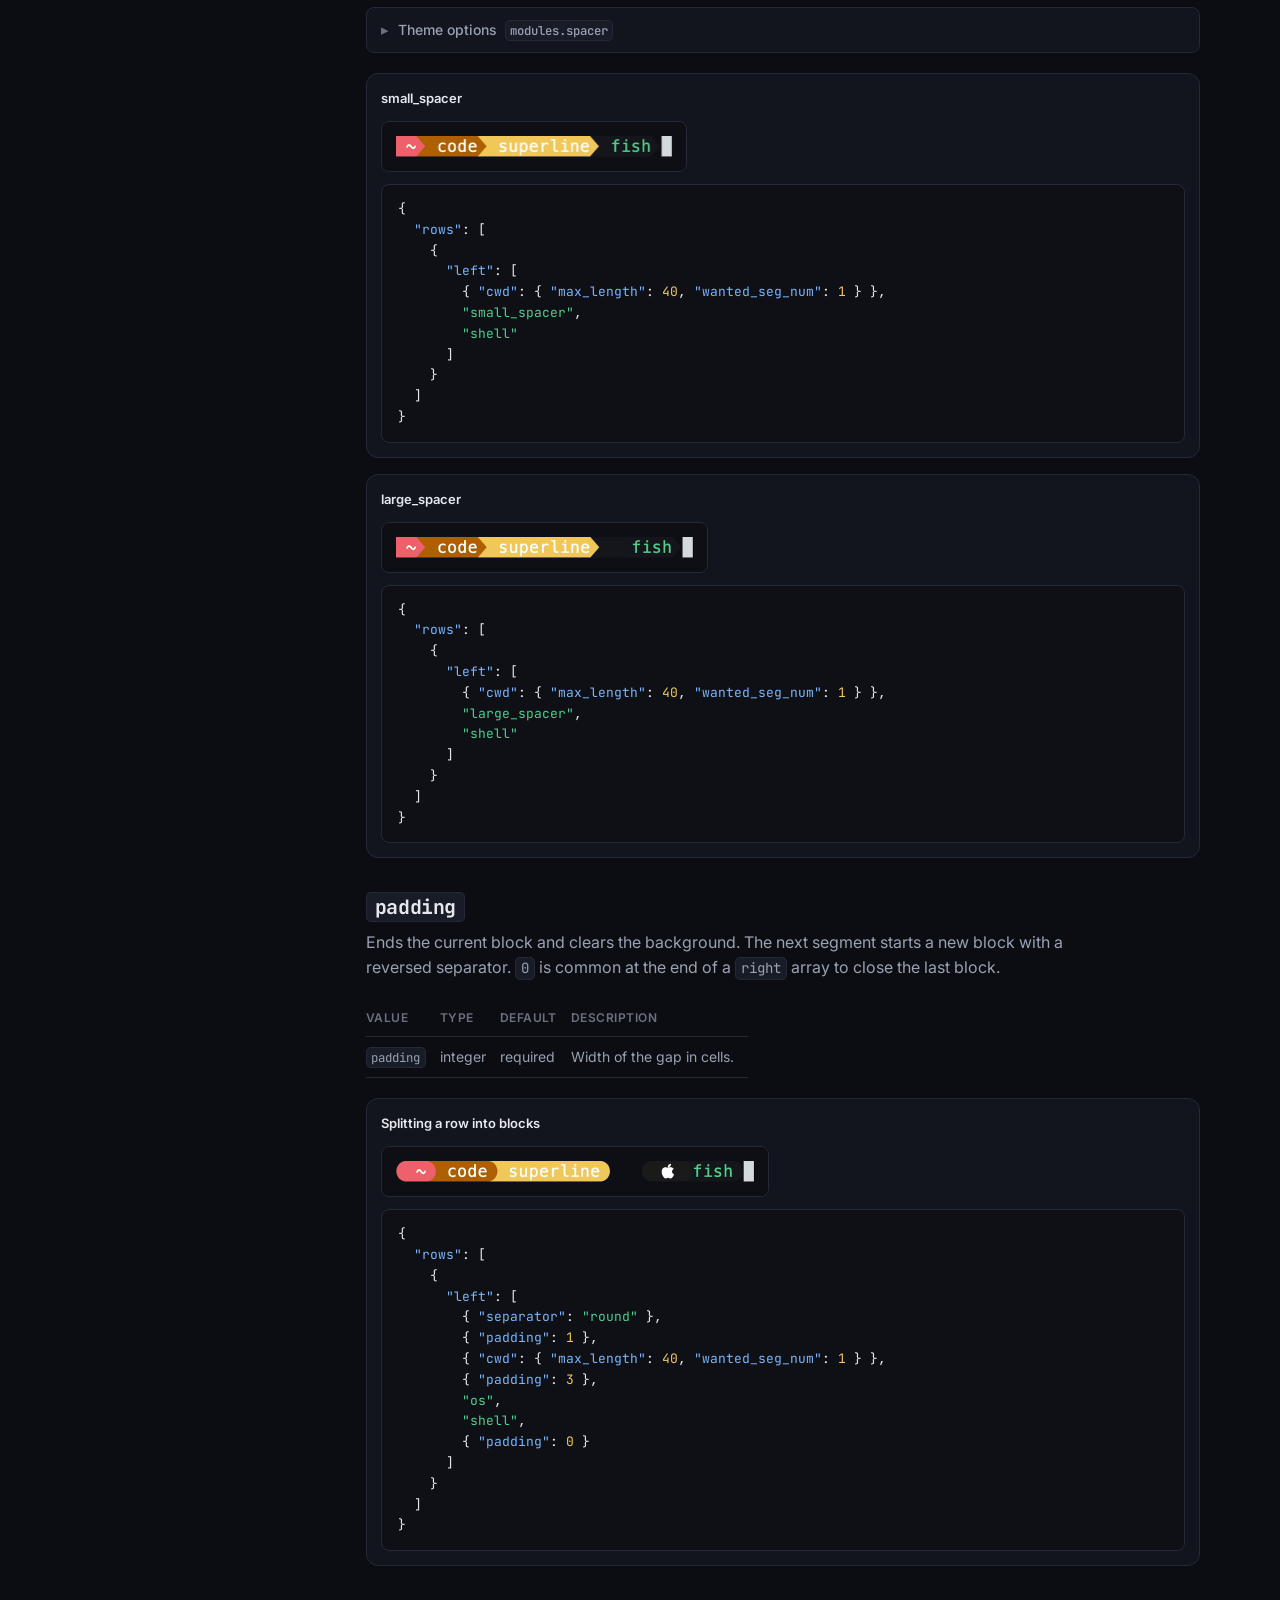
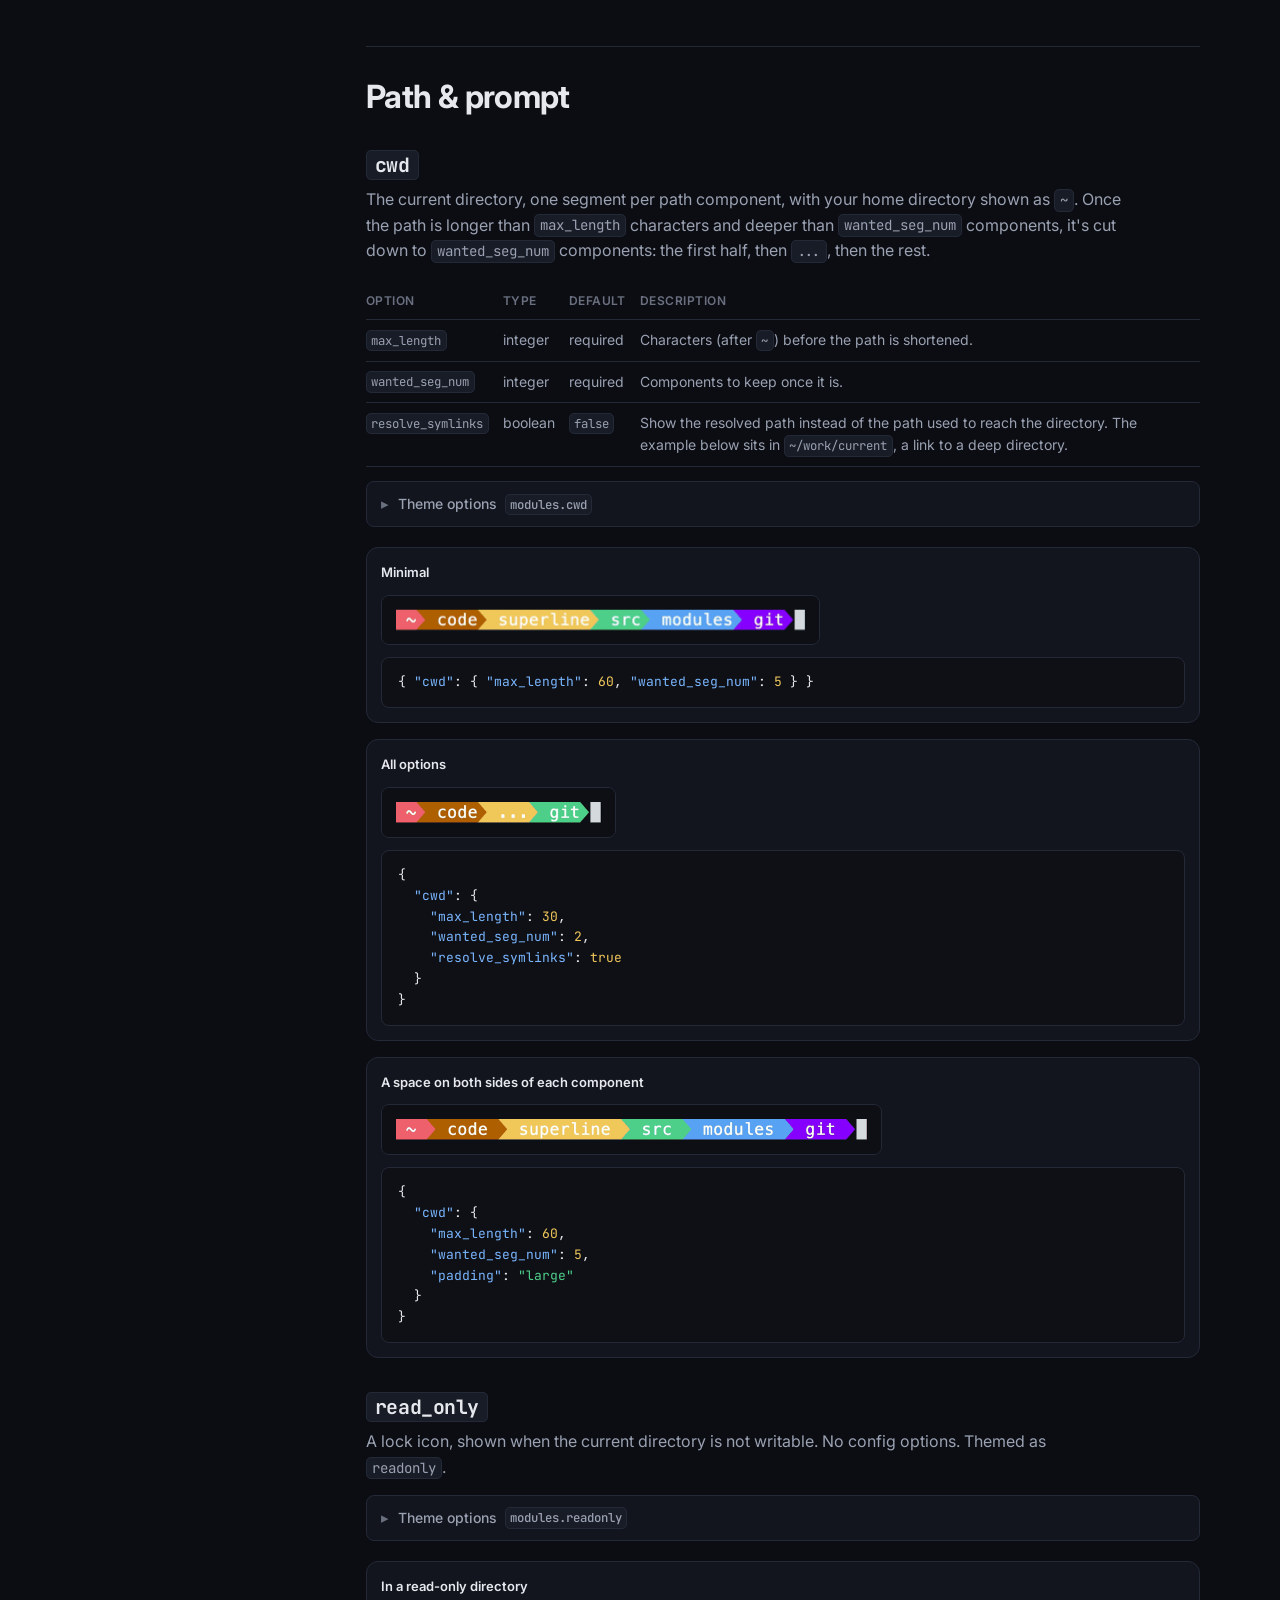
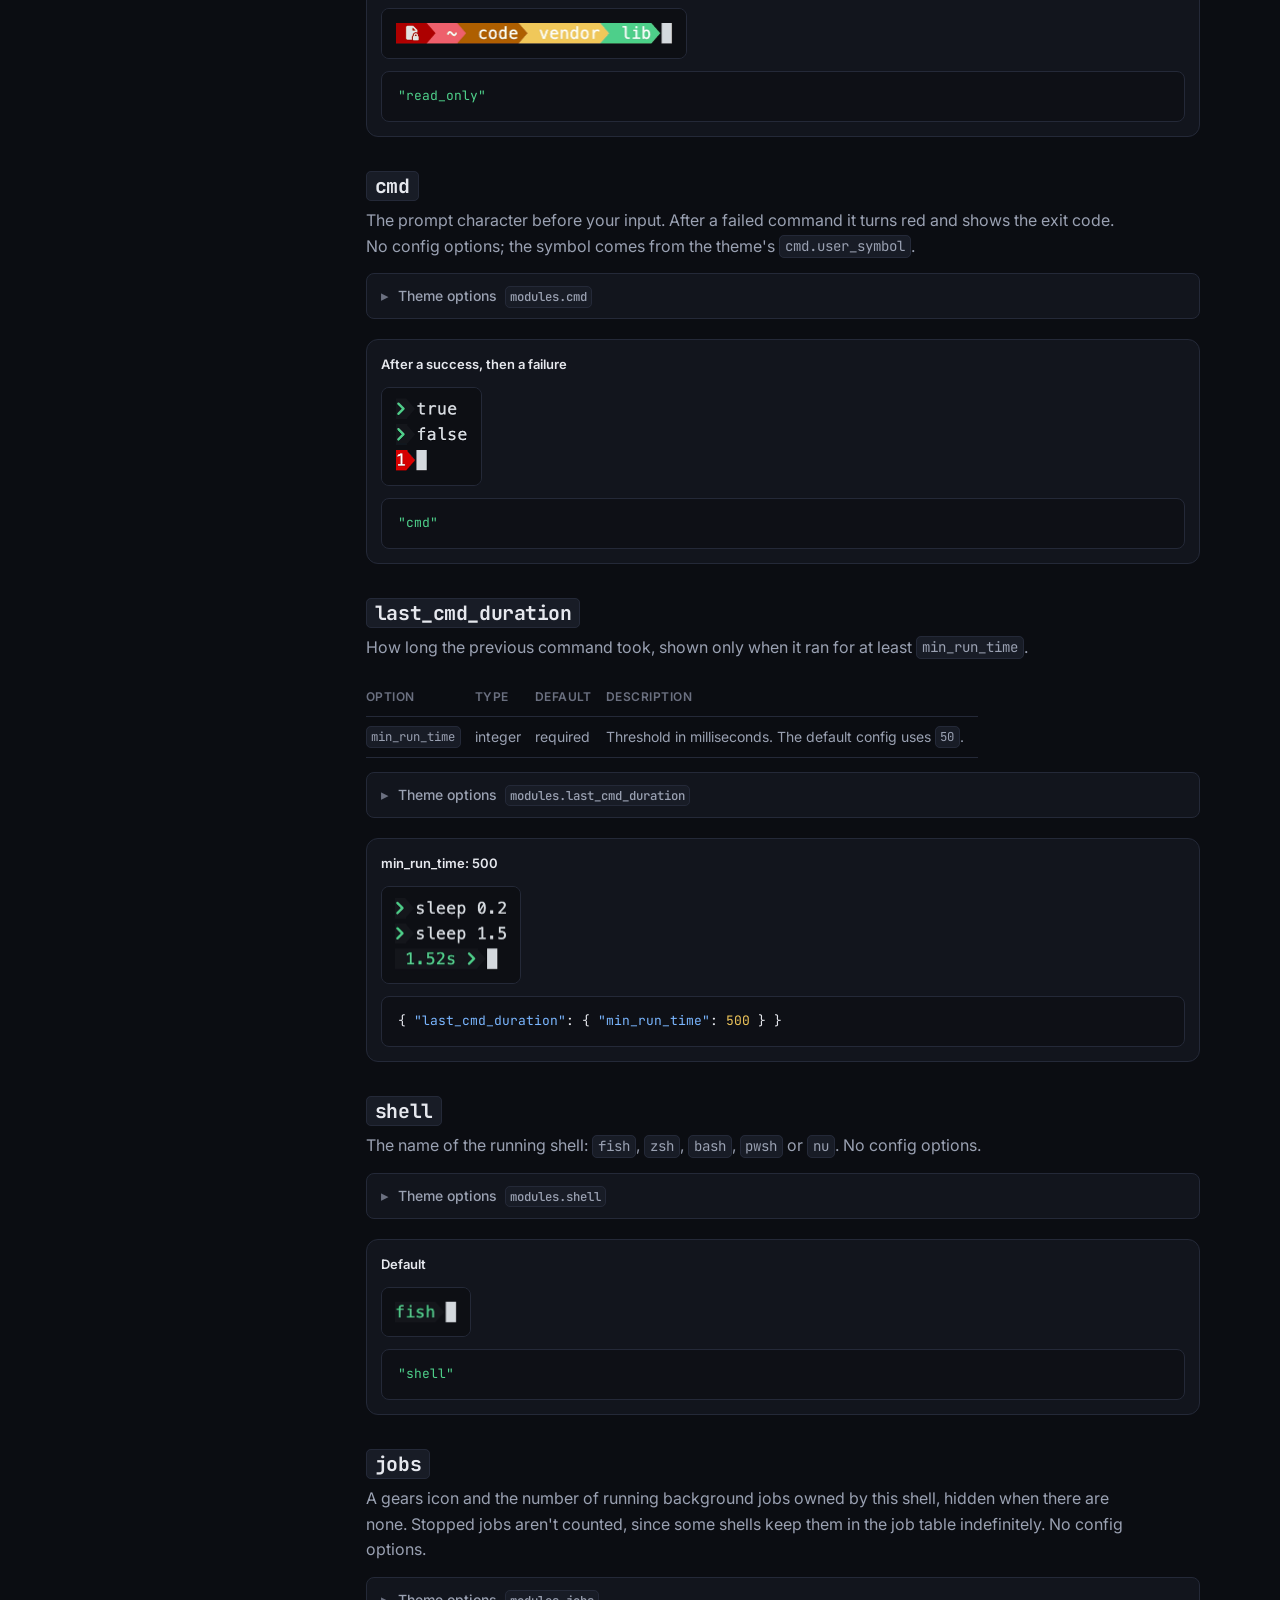
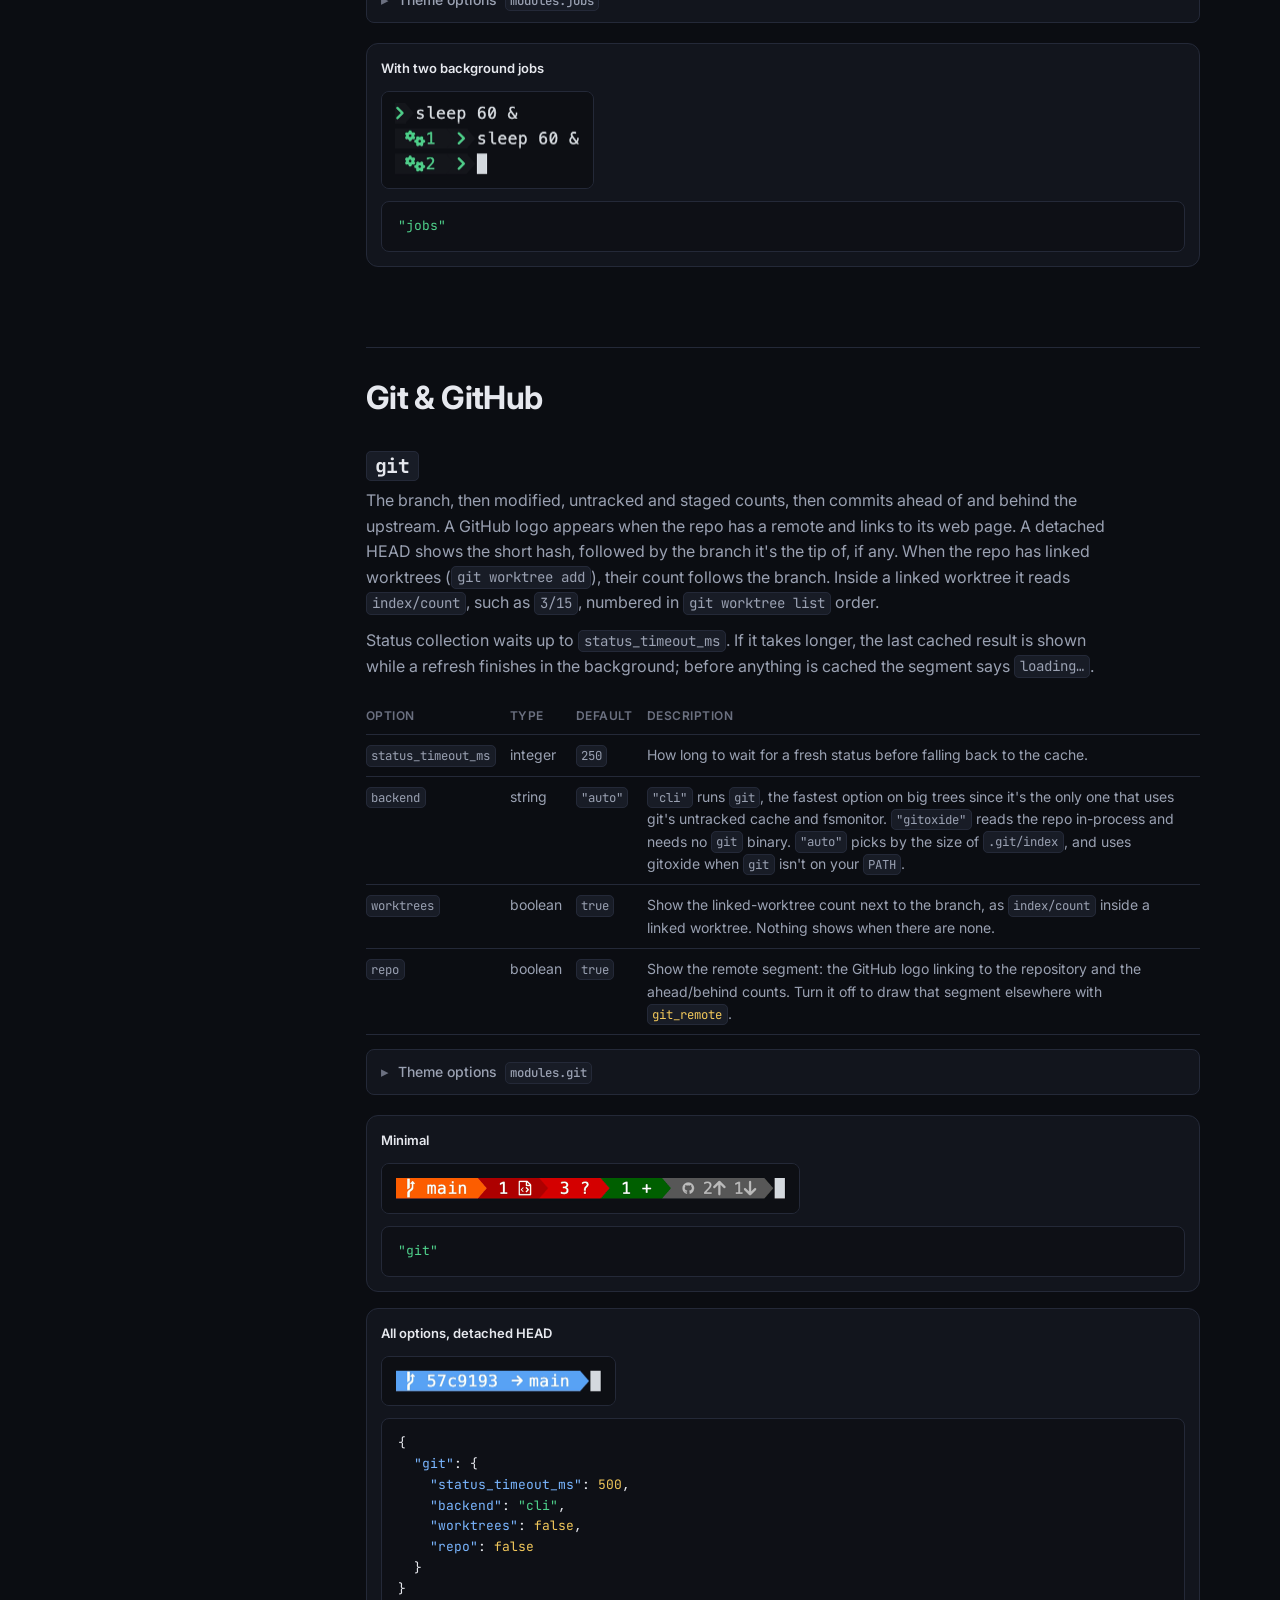
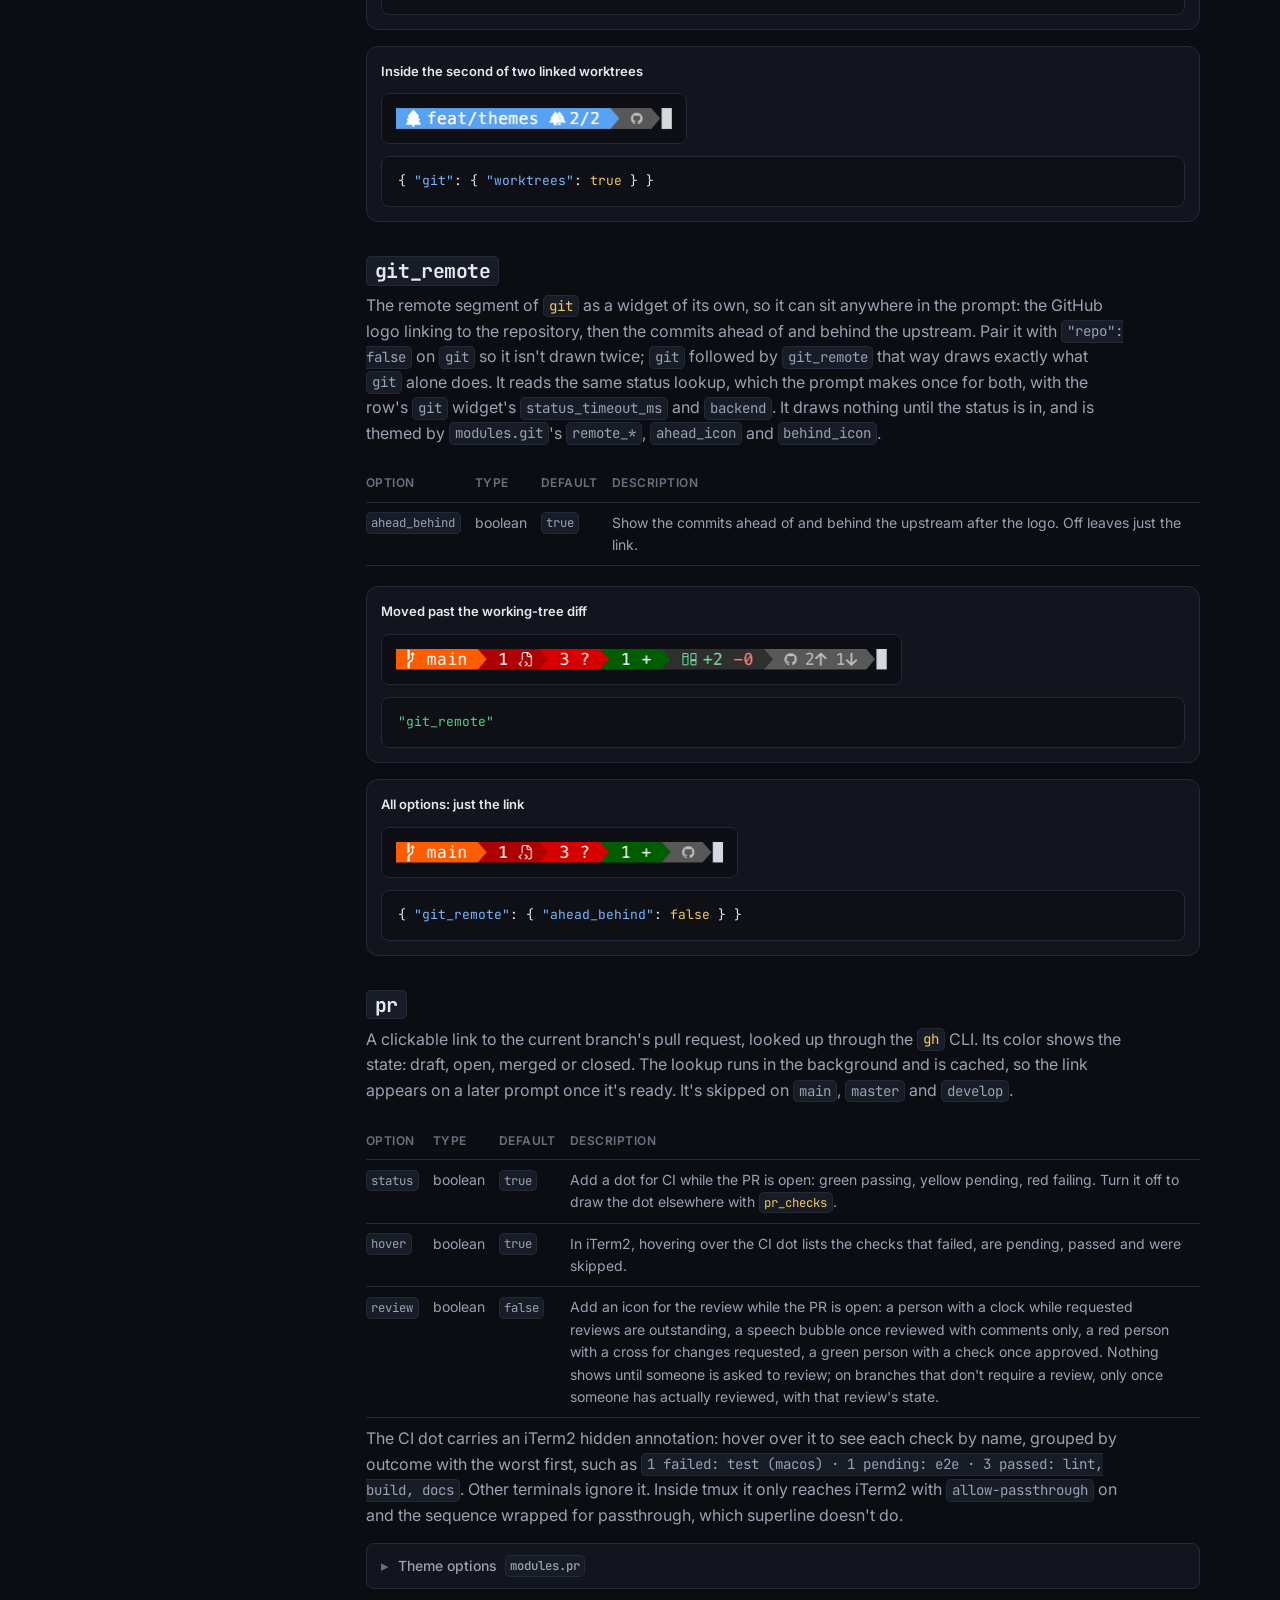
==== commit 631daded: "feat: ai_usage supports Codex plans without a five-hour window (#228)" ====
--- a/site/config.html
+++ b/site/config.html
@@ -700,16 +700,14 @@
           <thead><tr><th>Option</th><th>Type</th><th>Default</th><th>Description</th></tr></thead>
           <tbody>
             <tr><td><code>status</code></td><td>boolean</td><td><code>true</code></td><td>Add a dot for CI while the PR is open: green passing, yellow pending, red failing. Turn it off to draw the dot elsewhere with <a href="#pr_checks"><code>pr_checks</code></a>.</td></tr>
-            <tr><td><code>hover</code></td><td>boolean</td><td><code>true</code></td><td>In iTerm2, hovering over the CI dot shows how many checks there are and lists the ones that failed, are pending, passed and were skipped.</td></tr>
+            <tr><td><code>hover</code></td><td>boolean</td><td><code>true</code></td><td>In iTerm2, hovering over the CI dot lists the checks that failed, are pending, passed and were skipped.</td></tr>
             <tr><td><code>review</code></td><td>boolean</td><td><code>false</code></td><td>Add an icon for the review while the PR is open: a person with a clock while requested reviews are outstanding, a speech bubble once reviewed with comments only, a red person with a cross for changes requested, a green person with a check once approved. Nothing shows until someone is asked to review; on branches that don't require a review, only once someone has actually reviewed, with that review's state.</td></tr>
           </tbody>
         </table>
         <p>
-          The CI dot carries an iTerm2 hidden annotation: hover over it to see how many checks there are, then each
-          check by name, grouped by outcome with the worst first, such as
-          <code>5 checks · 1 failed: test (macos) · 1 timed out: e2e · 1 queued: docs · 2 passed: lint, build</code>.
-          Checks that were cancelled, timed out, queued, in progress and so on get a group of their own after the
-          plain outcome. Other terminals ignore
+          The CI dot carries an iTerm2 hidden annotation: hover over it to see each check by name, grouped by
+          outcome with the worst first, such as
+          <code>1 failed: test (macos) · 1 pending: e2e · 3 passed: lint, build, docs</code>. Other terminals ignore
           it. Inside tmux it only reaches iTerm2 with <code>allow-passthrough</code> on and the sequence wrapped for
           passthrough, which superline doesn't do.
         </p>
@@ -750,7 +748,6 @@
           <thead><tr><th>Option</th><th>Type</th><th>Default</th><th>Description</th></tr></thead>
           <tbody>
             <tr><td><code>review</code></td><td>boolean</td><td><code>false</code></td><td>Add the review icon after the dot, as <a href="#pr"><code>pr</code></a>'s <code>review</code> option does.</td></tr>
-            <tr><td><code>hover</code></td><td>boolean</td><td><code>true</code></td><td>In iTerm2, hovering anywhere over the widget shows the same check summary as <a href="#pr"><code>pr</code></a>'s CI dot.</td></tr>
           </tbody>
         </table>
         <div class="examples">
@@ -985,7 +982,7 @@
           <thead><tr><th>Option</th><th>Type</th><th>Default</th><th>Description</th></tr></thead>
           <tbody>
             <tr><td><code>provider</code></td><td>string</td><td>required</td><td><code>"claude"</code> or <code>"codex"</code>.</td></tr>
-            <tr><td><code>session</code></td><td>boolean</td><td><code>true</code></td><td>Show the five-hour window.</td></tr>
+            <tr><td><code>session</code></td><td>boolean</td><td><code>true</code></td><td>Show the five-hour window. Left out for Codex plans that have none.</td></tr>
             <tr><td><code>weekly</code></td><td>boolean</td><td><code>true</code></td><td>Show the seven-day window.</td></tr>
             <tr><td><code>fable</code></td><td>boolean</td><td><code>false</code></td><td>Show Claude's weekly Fable window. Ignored for Codex.</td></tr>
             <tr><td><code>display</code></td><td>string</td><td><code>"percentage"</code></td><td>How each window is drawn; see the styles below.</td></tr>
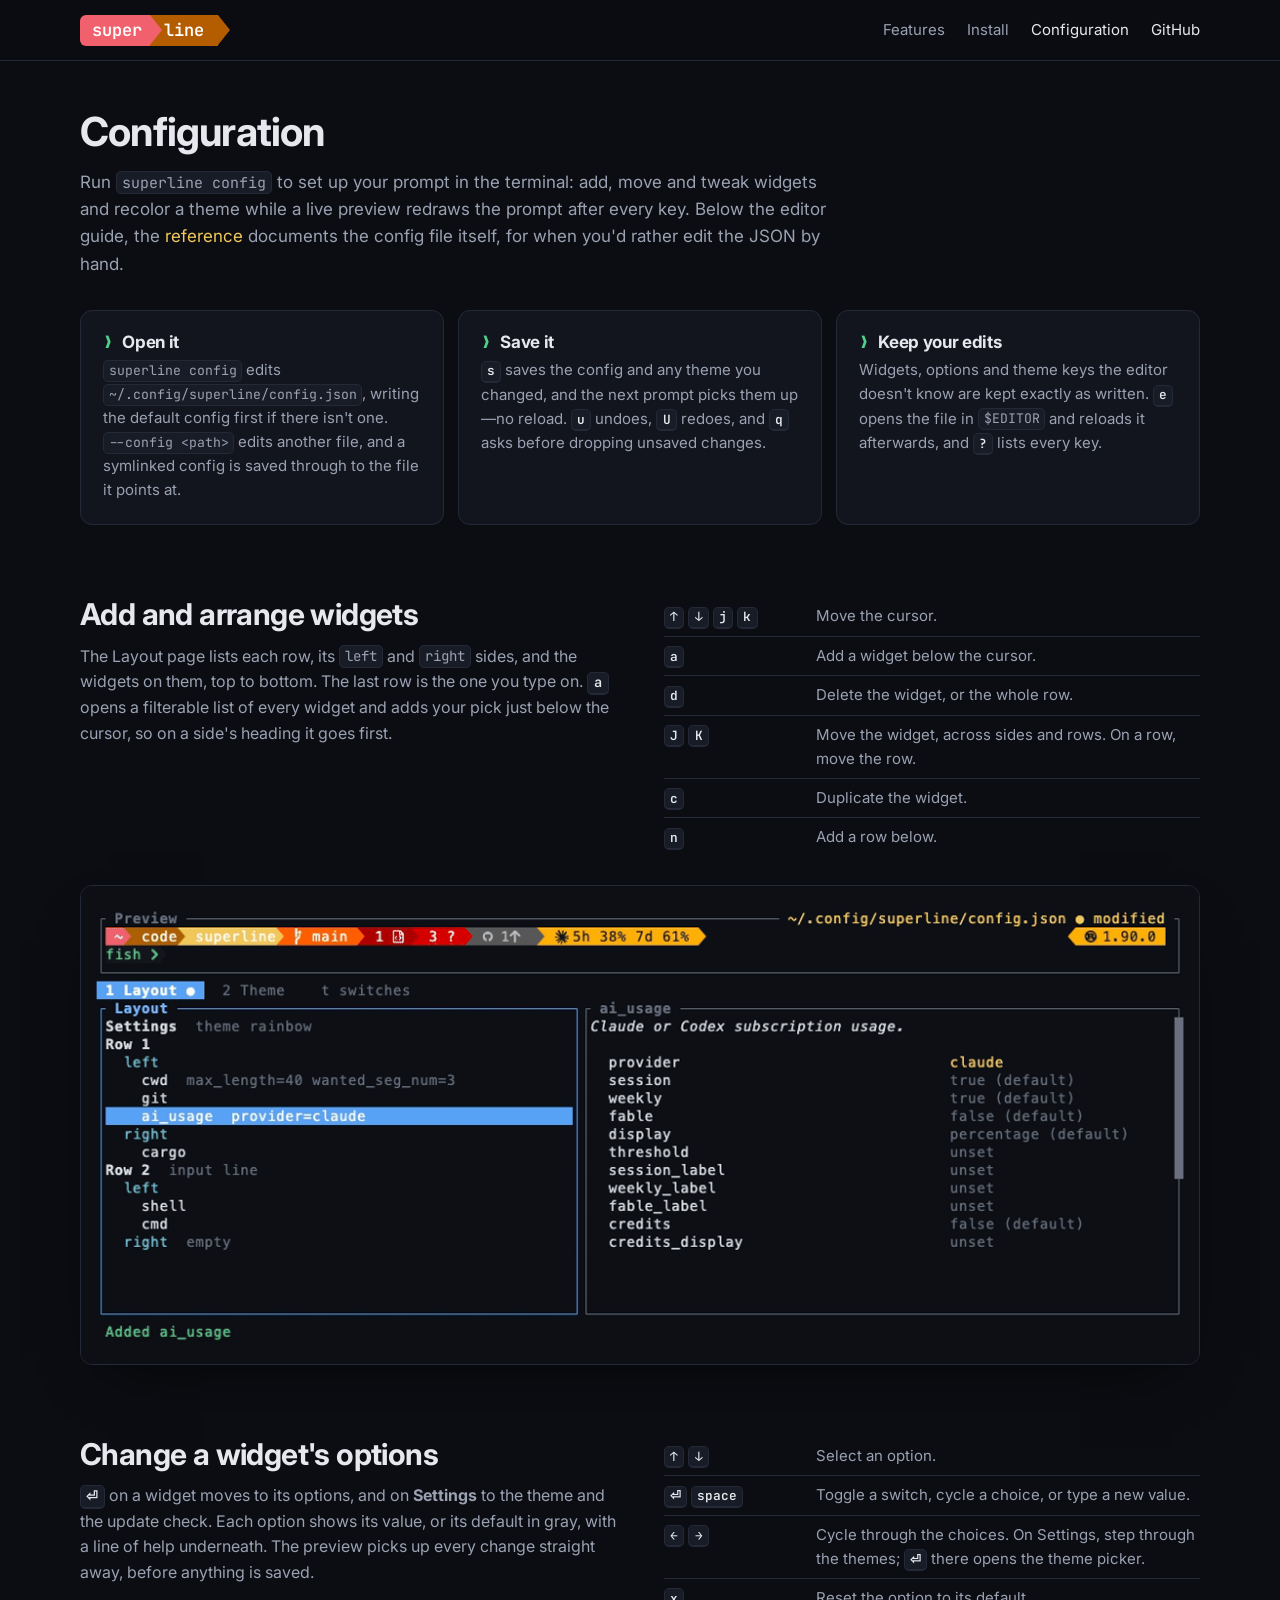
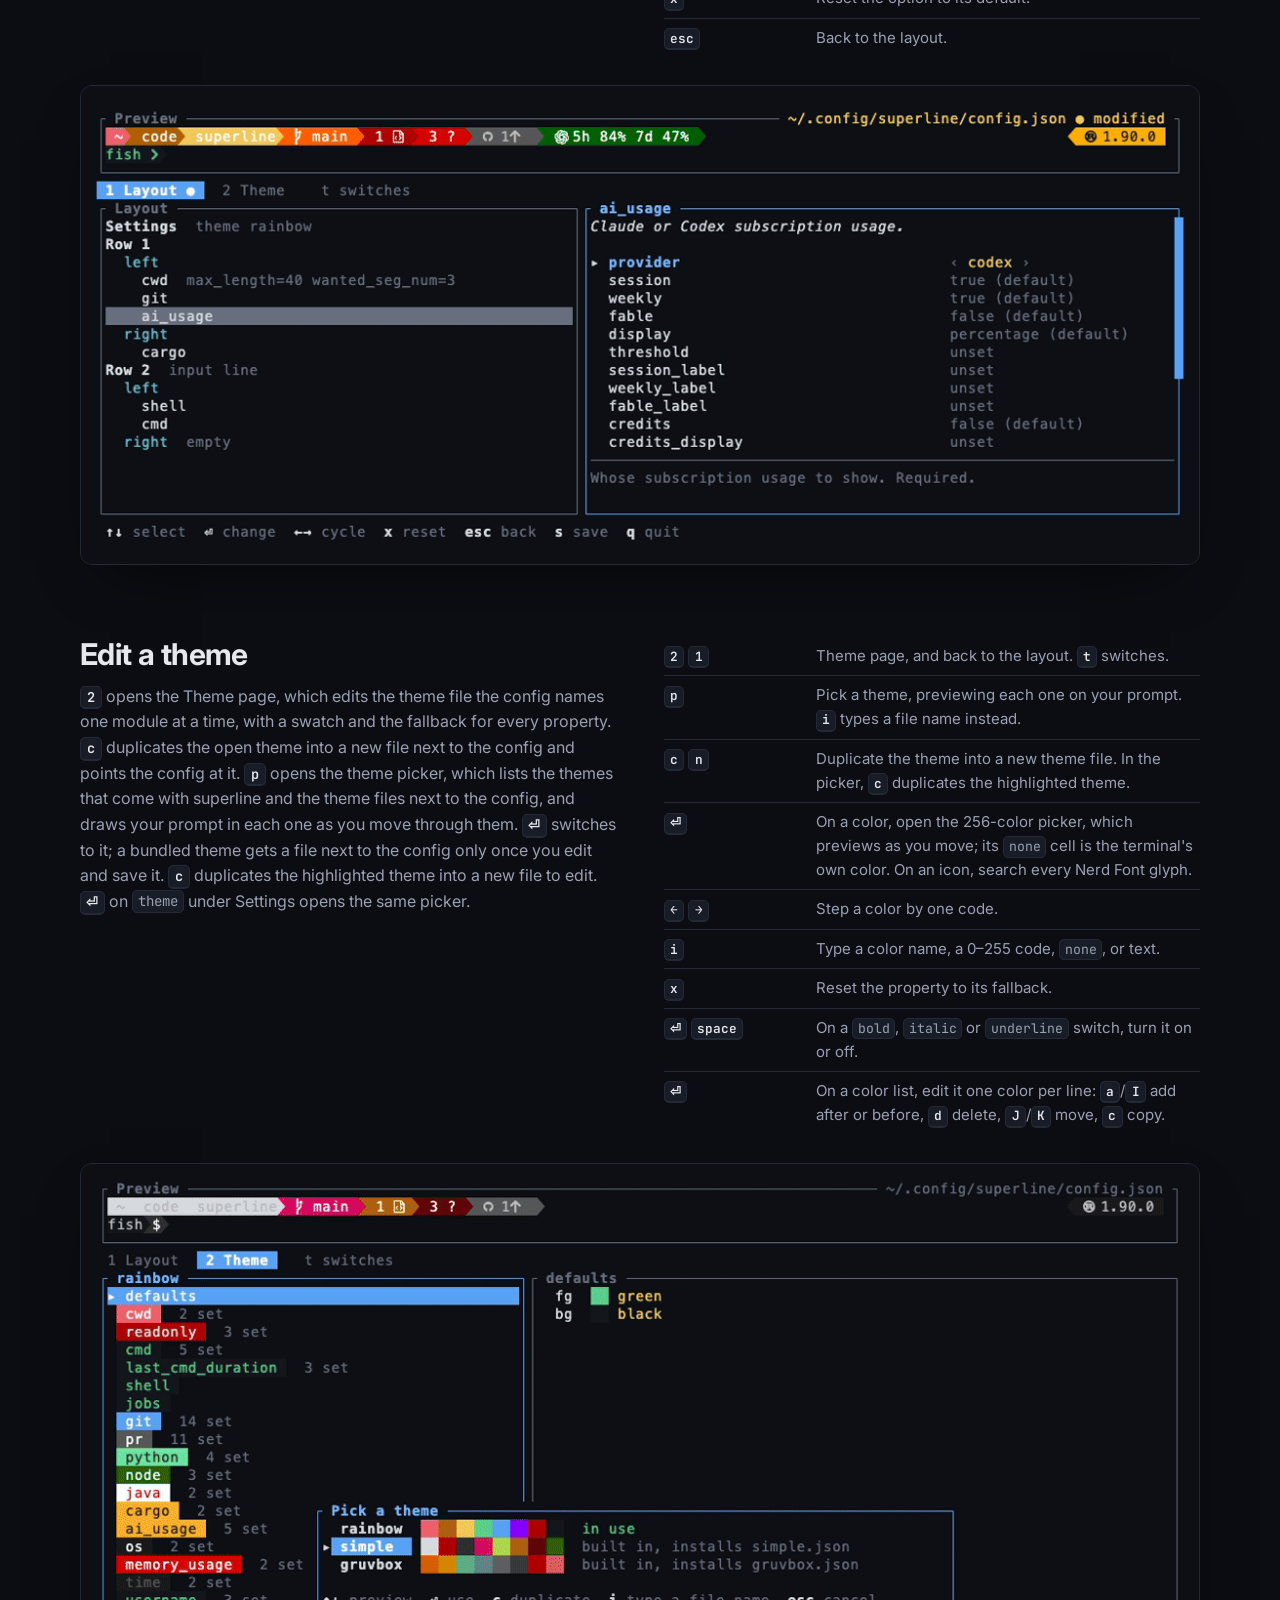
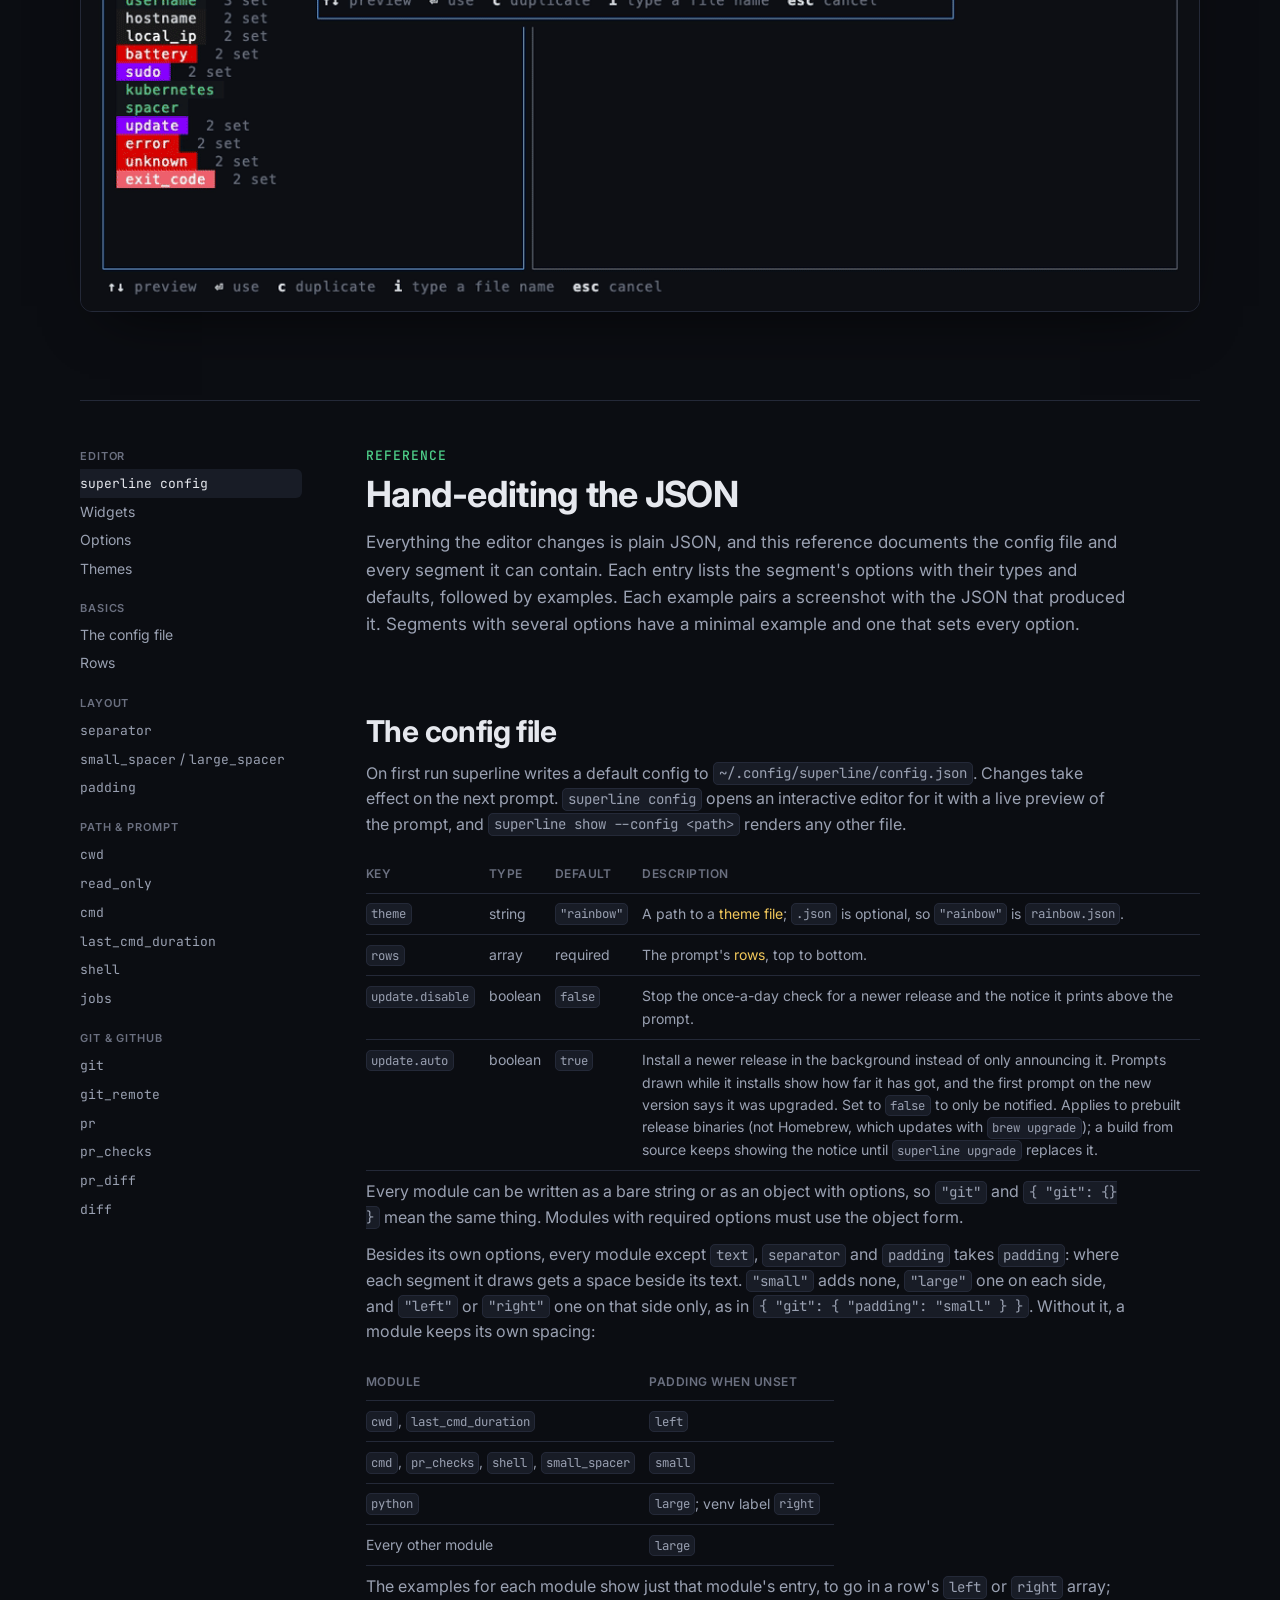
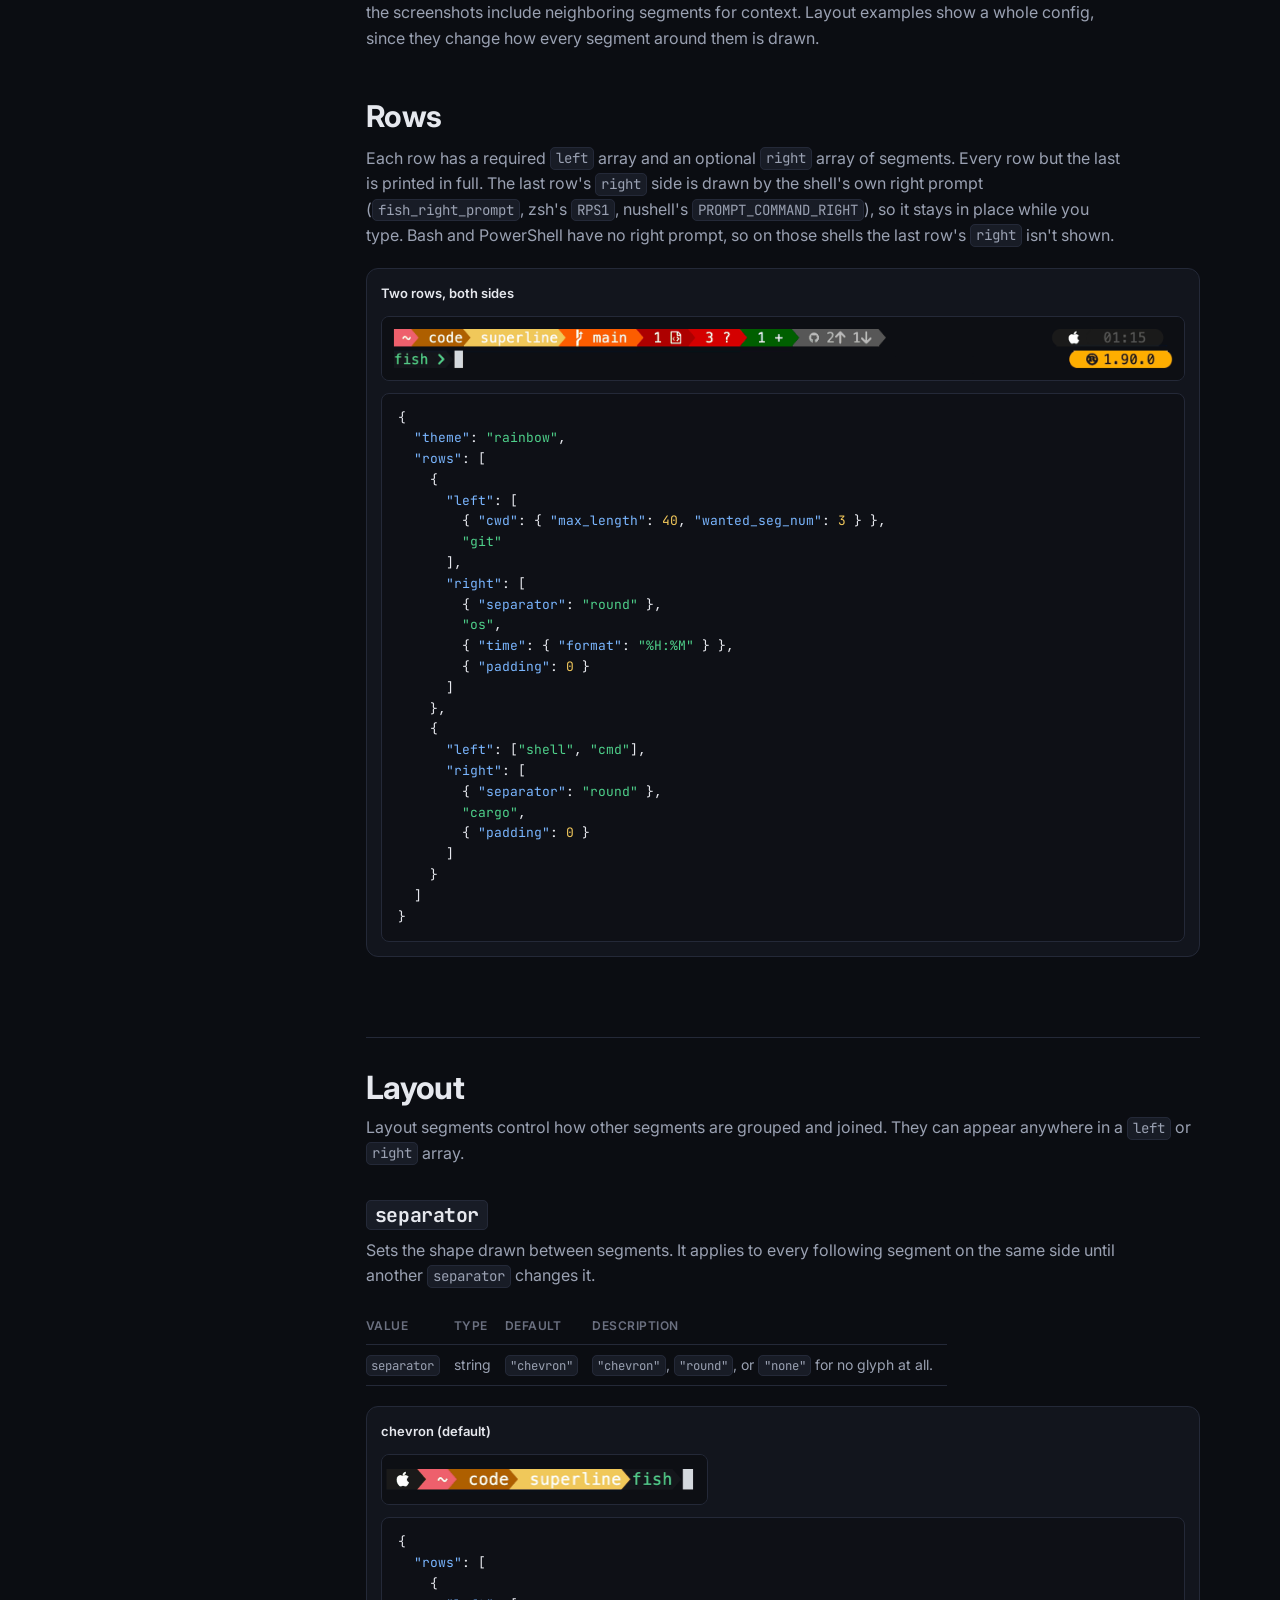
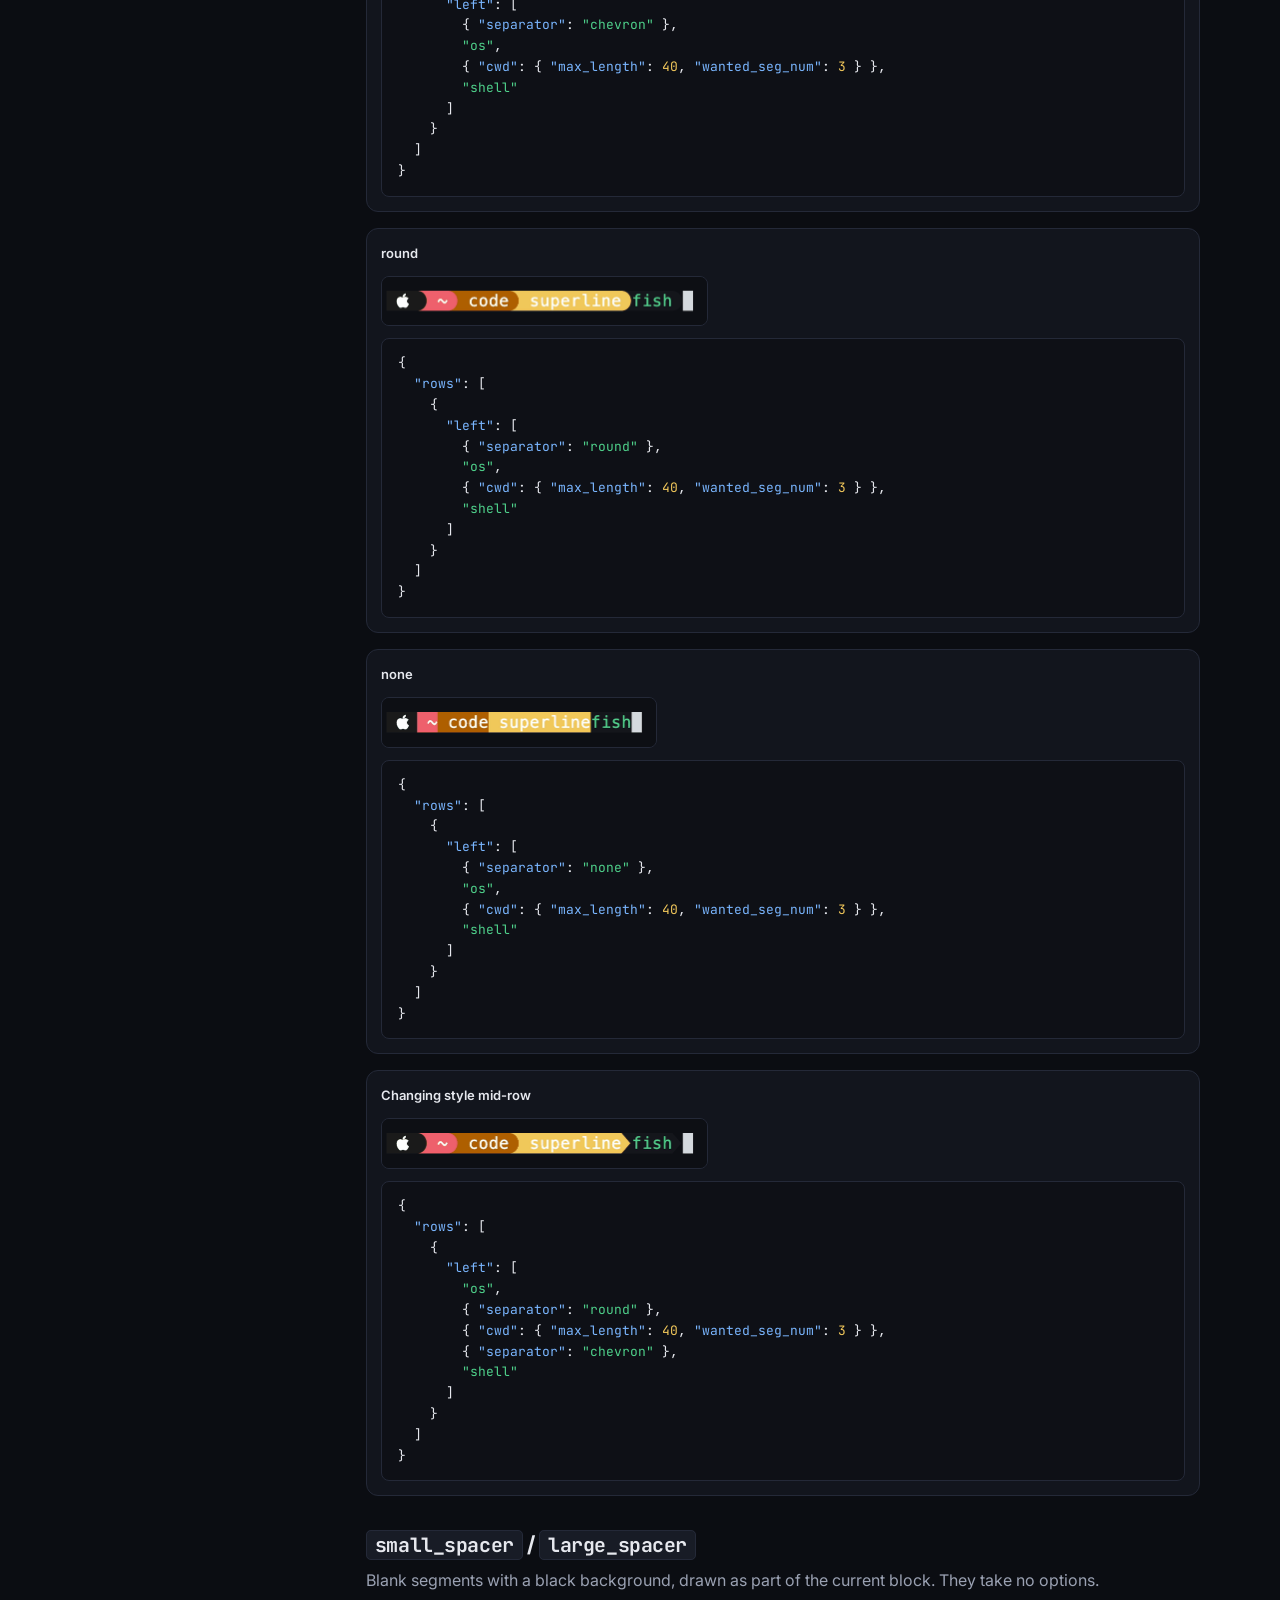
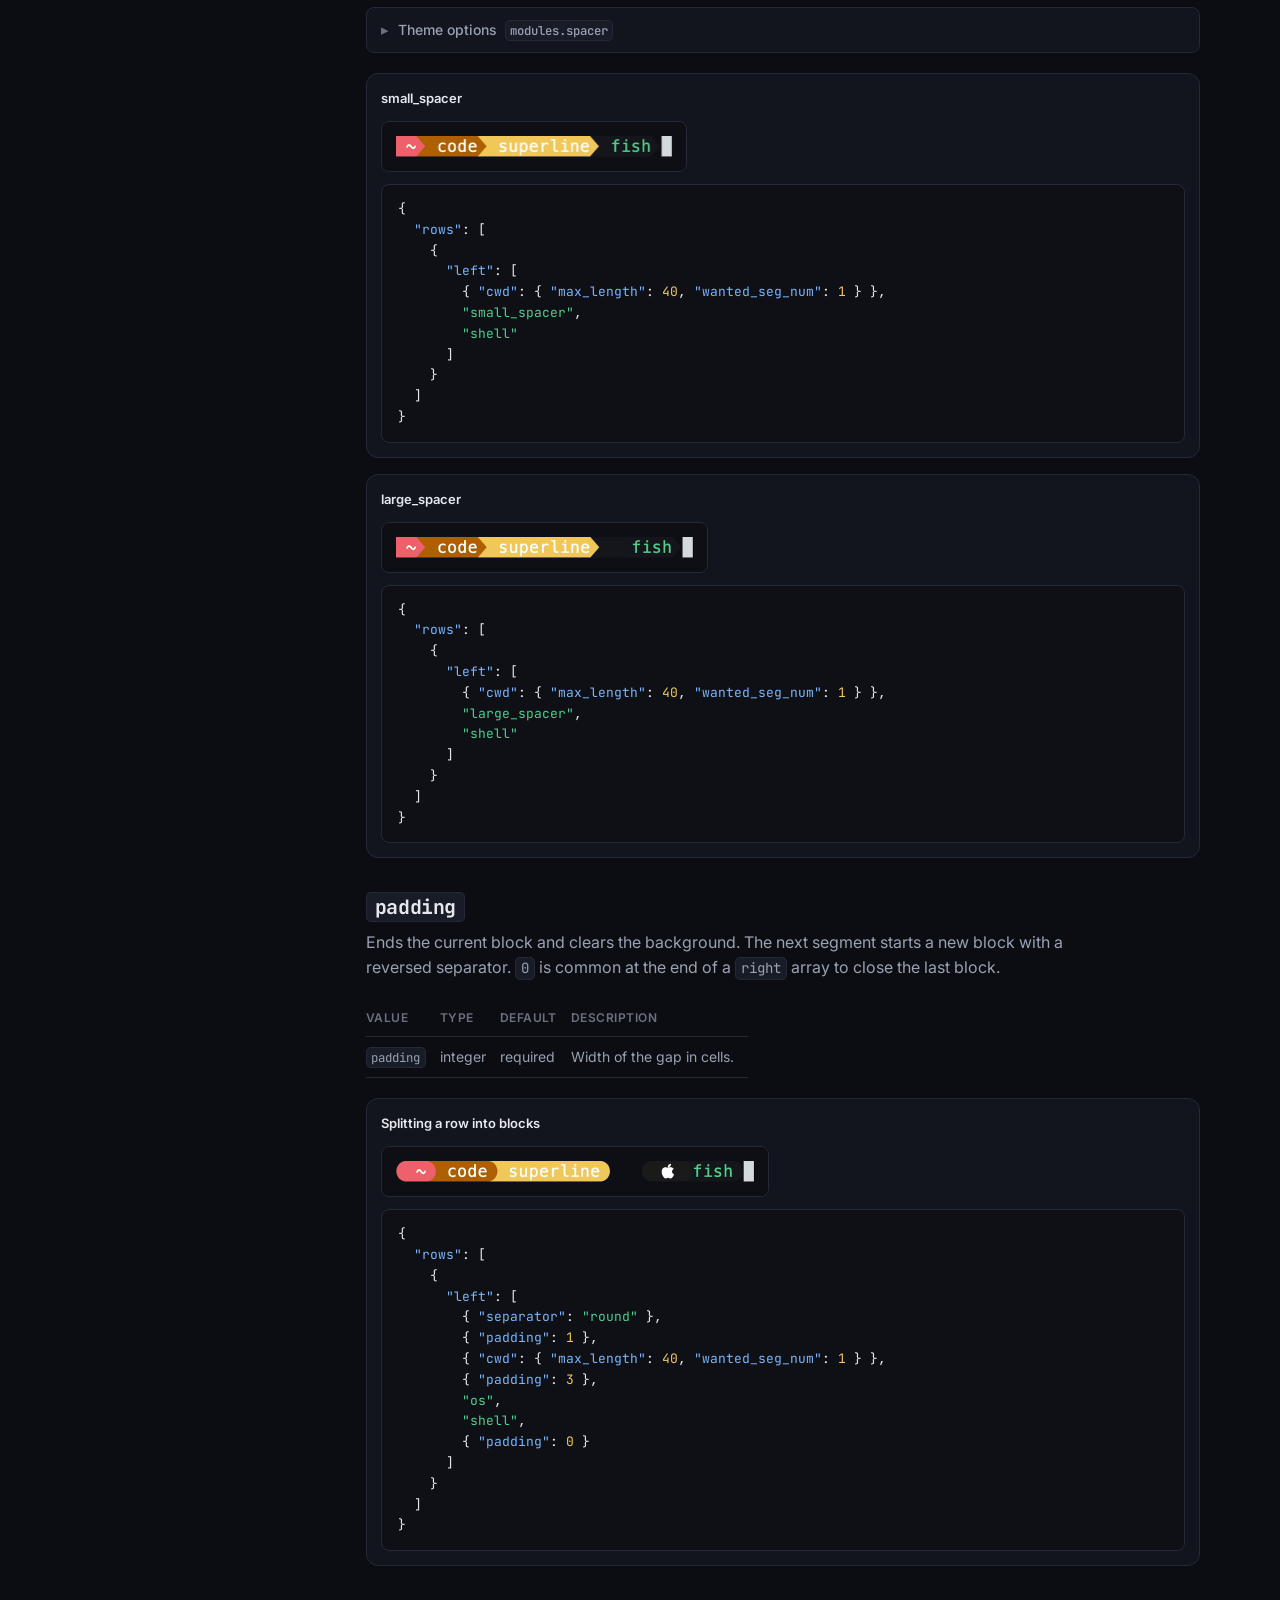
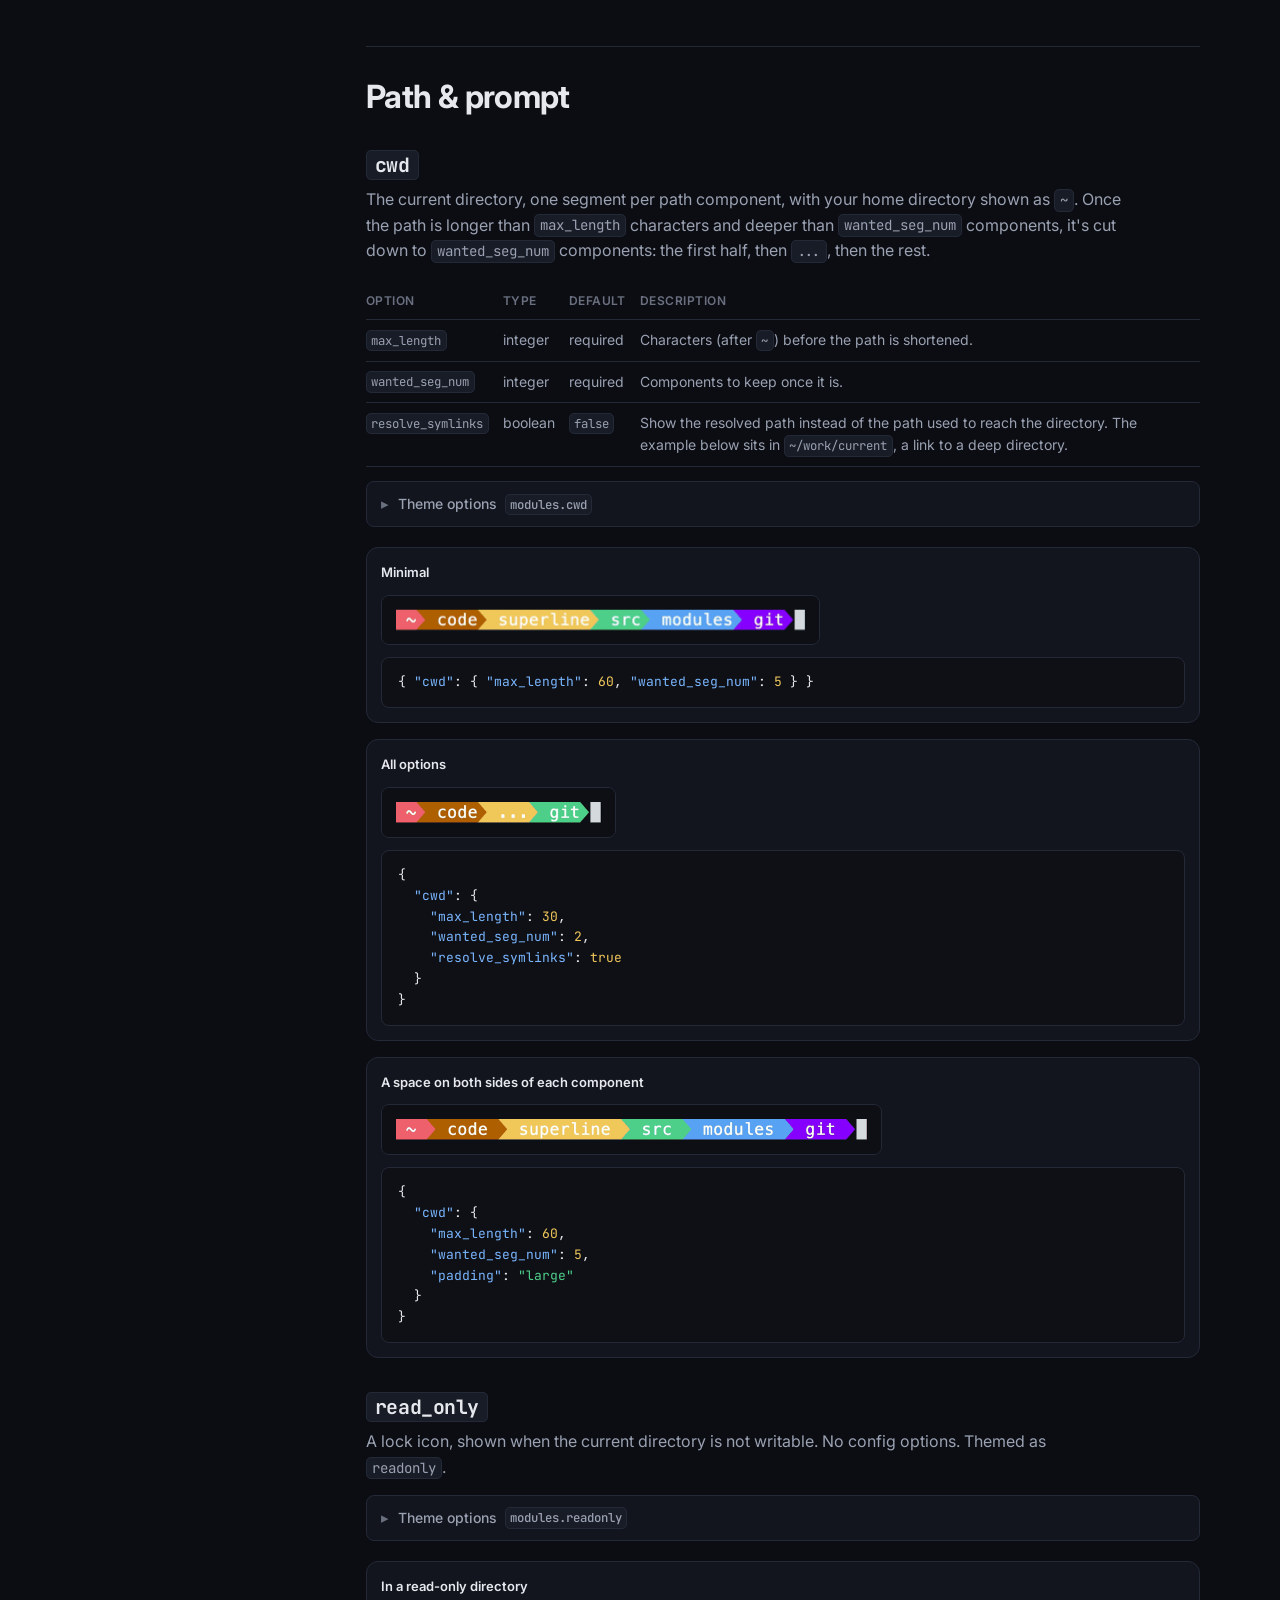
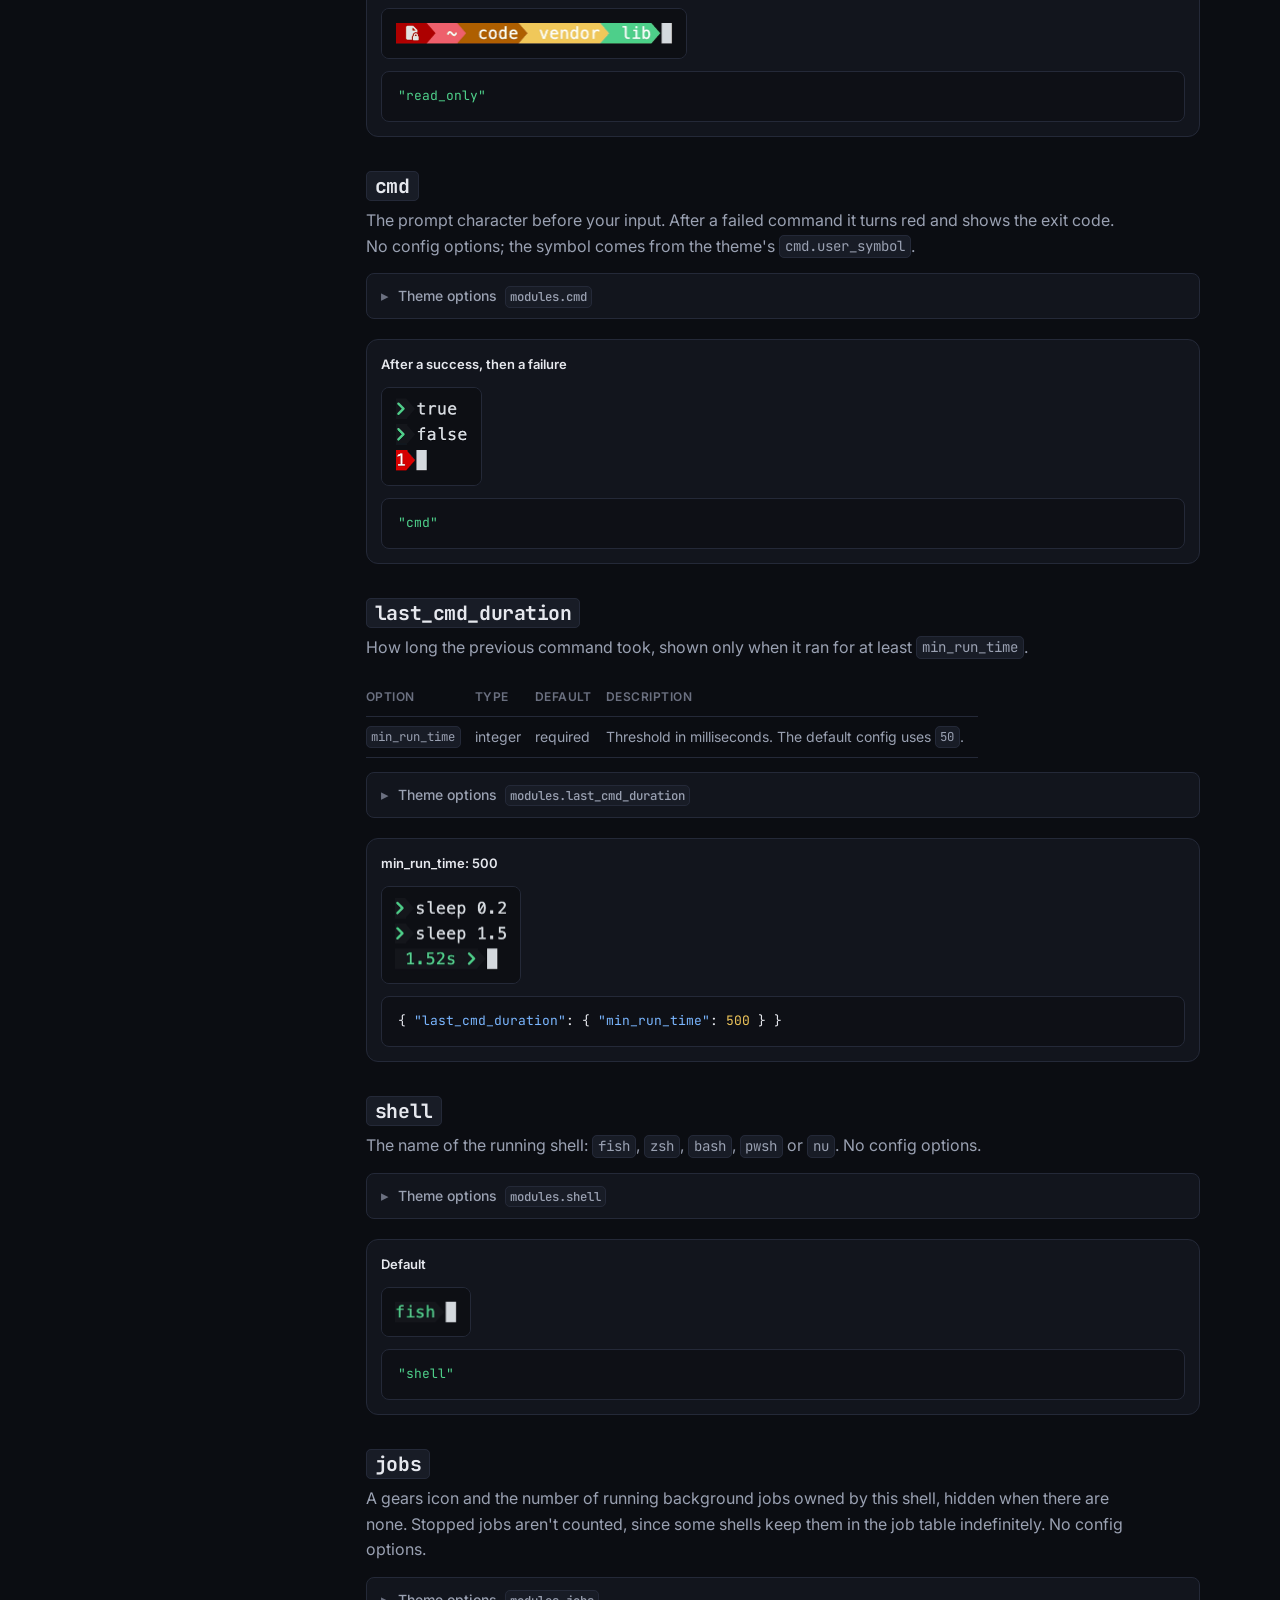
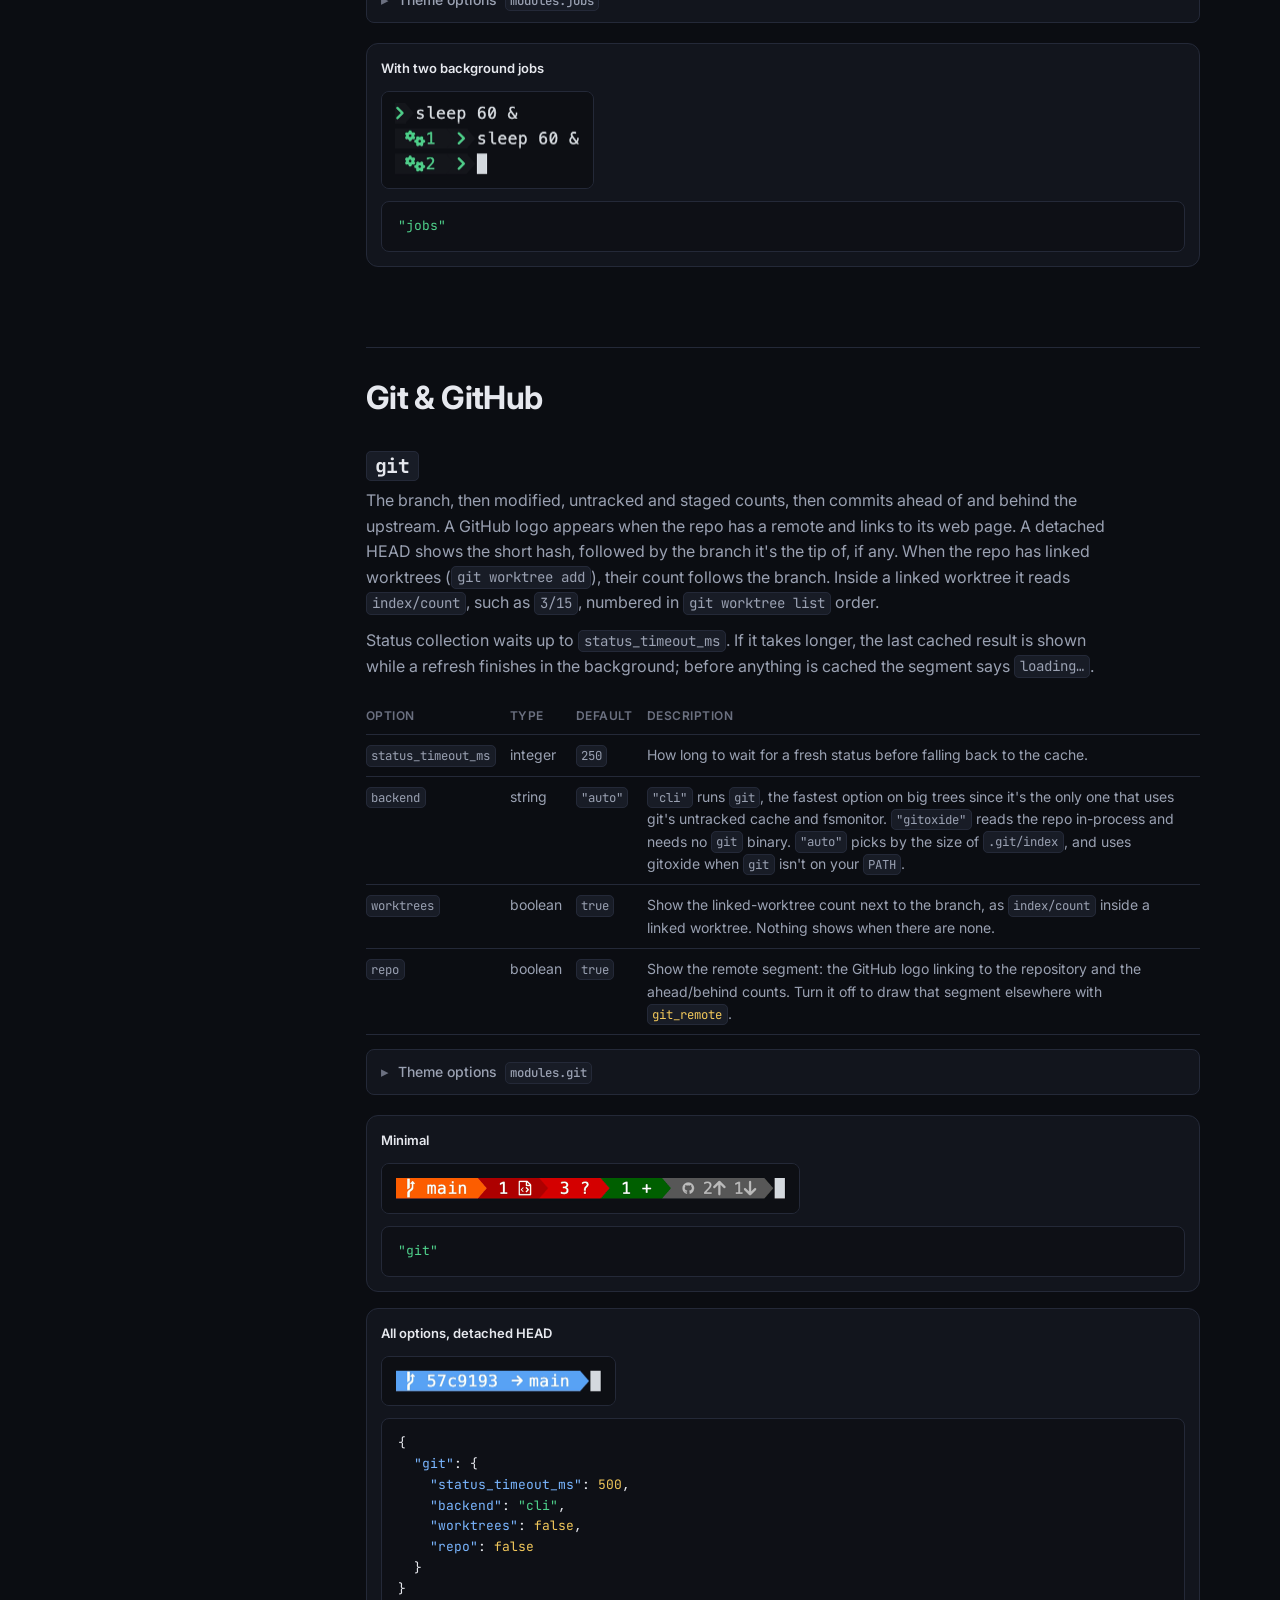
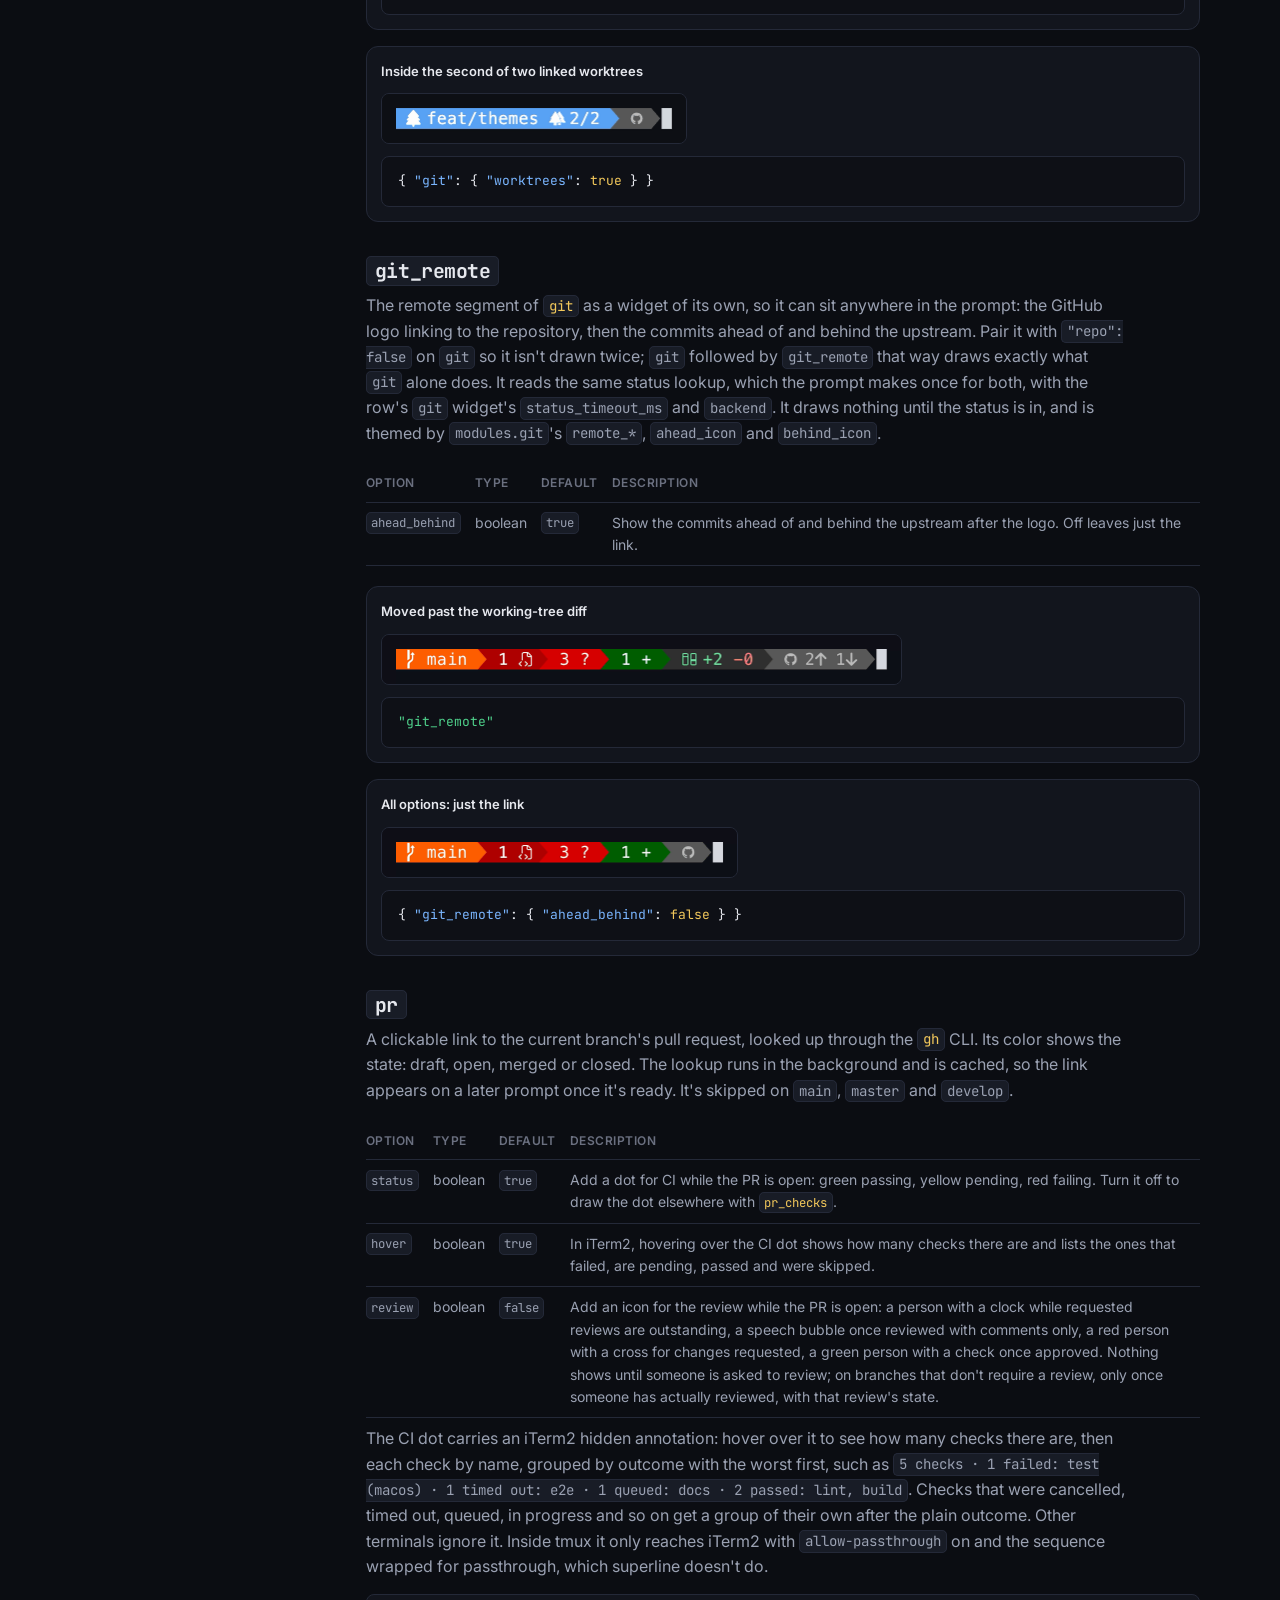
==== commit 25ec5cc3: "Merge 98ac9e81d55edc651c2e072e7c0f6eb91d960561 into f82c4aa1baf78b42972d6f616b2f36ee4ba0c1b3" ====
--- a/site/config.html
+++ b/site/config.html
@@ -700,14 +700,16 @@
           <thead><tr><th>Option</th><th>Type</th><th>Default</th><th>Description</th></tr></thead>
           <tbody>
             <tr><td><code>status</code></td><td>boolean</td><td><code>true</code></td><td>Add a dot for CI while the PR is open: green passing, yellow pending, red failing. Turn it off to draw the dot elsewhere with <a href="#pr_checks"><code>pr_checks</code></a>.</td></tr>
-            <tr><td><code>hover</code></td><td>boolean</td><td><code>true</code></td><td>In iTerm2, hovering over the CI dot lists the checks that failed, are pending, passed and were skipped.</td></tr>
+            <tr><td><code>hover</code></td><td>boolean</td><td><code>true</code></td><td>In iTerm2, hovering over the CI dot shows how many checks there are and lists the ones that failed, are pending, passed and were skipped.</td></tr>
             <tr><td><code>review</code></td><td>boolean</td><td><code>false</code></td><td>Add an icon for the review while the PR is open: a person with a clock while requested reviews are outstanding, a speech bubble once reviewed with comments only, a red person with a cross for changes requested, a green person with a check once approved. Nothing shows until someone is asked to review; on branches that don't require a review, only once someone has actually reviewed, with that review's state.</td></tr>
           </tbody>
         </table>
         <p>
-          The CI dot carries an iTerm2 hidden annotation: hover over it to see each check by name, grouped by
-          outcome with the worst first, such as
-          <code>1 failed: test (macos) · 1 pending: e2e · 3 passed: lint, build, docs</code>. Other terminals ignore
+          The CI dot carries an iTerm2 hidden annotation: hover over it to see how many checks there are, then each
+          check by name, grouped by outcome with the worst first, such as
+          <code>5 checks · 1 failed: test (macos) · 1 timed out: e2e · 1 queued: docs · 2 passed: lint, build</code>.
+          Checks that were cancelled, timed out, queued, in progress and so on get a group of their own after the
+          plain outcome. Other terminals ignore
           it. Inside tmux it only reaches iTerm2 with <code>allow-passthrough</code> on and the sequence wrapped for
           passthrough, which superline doesn't do.
         </p>
@@ -748,6 +750,7 @@
           <thead><tr><th>Option</th><th>Type</th><th>Default</th><th>Description</th></tr></thead>
           <tbody>
             <tr><td><code>review</code></td><td>boolean</td><td><code>false</code></td><td>Add the review icon after the dot, as <a href="#pr"><code>pr</code></a>'s <code>review</code> option does.</td></tr>
+            <tr><td><code>hover</code></td><td>boolean</td><td><code>true</code></td><td>In iTerm2, hovering anywhere over the widget shows the same check summary as <a href="#pr"><code>pr</code></a>'s CI dot.</td></tr>
           </tbody>
         </table>
         <div class="examples">
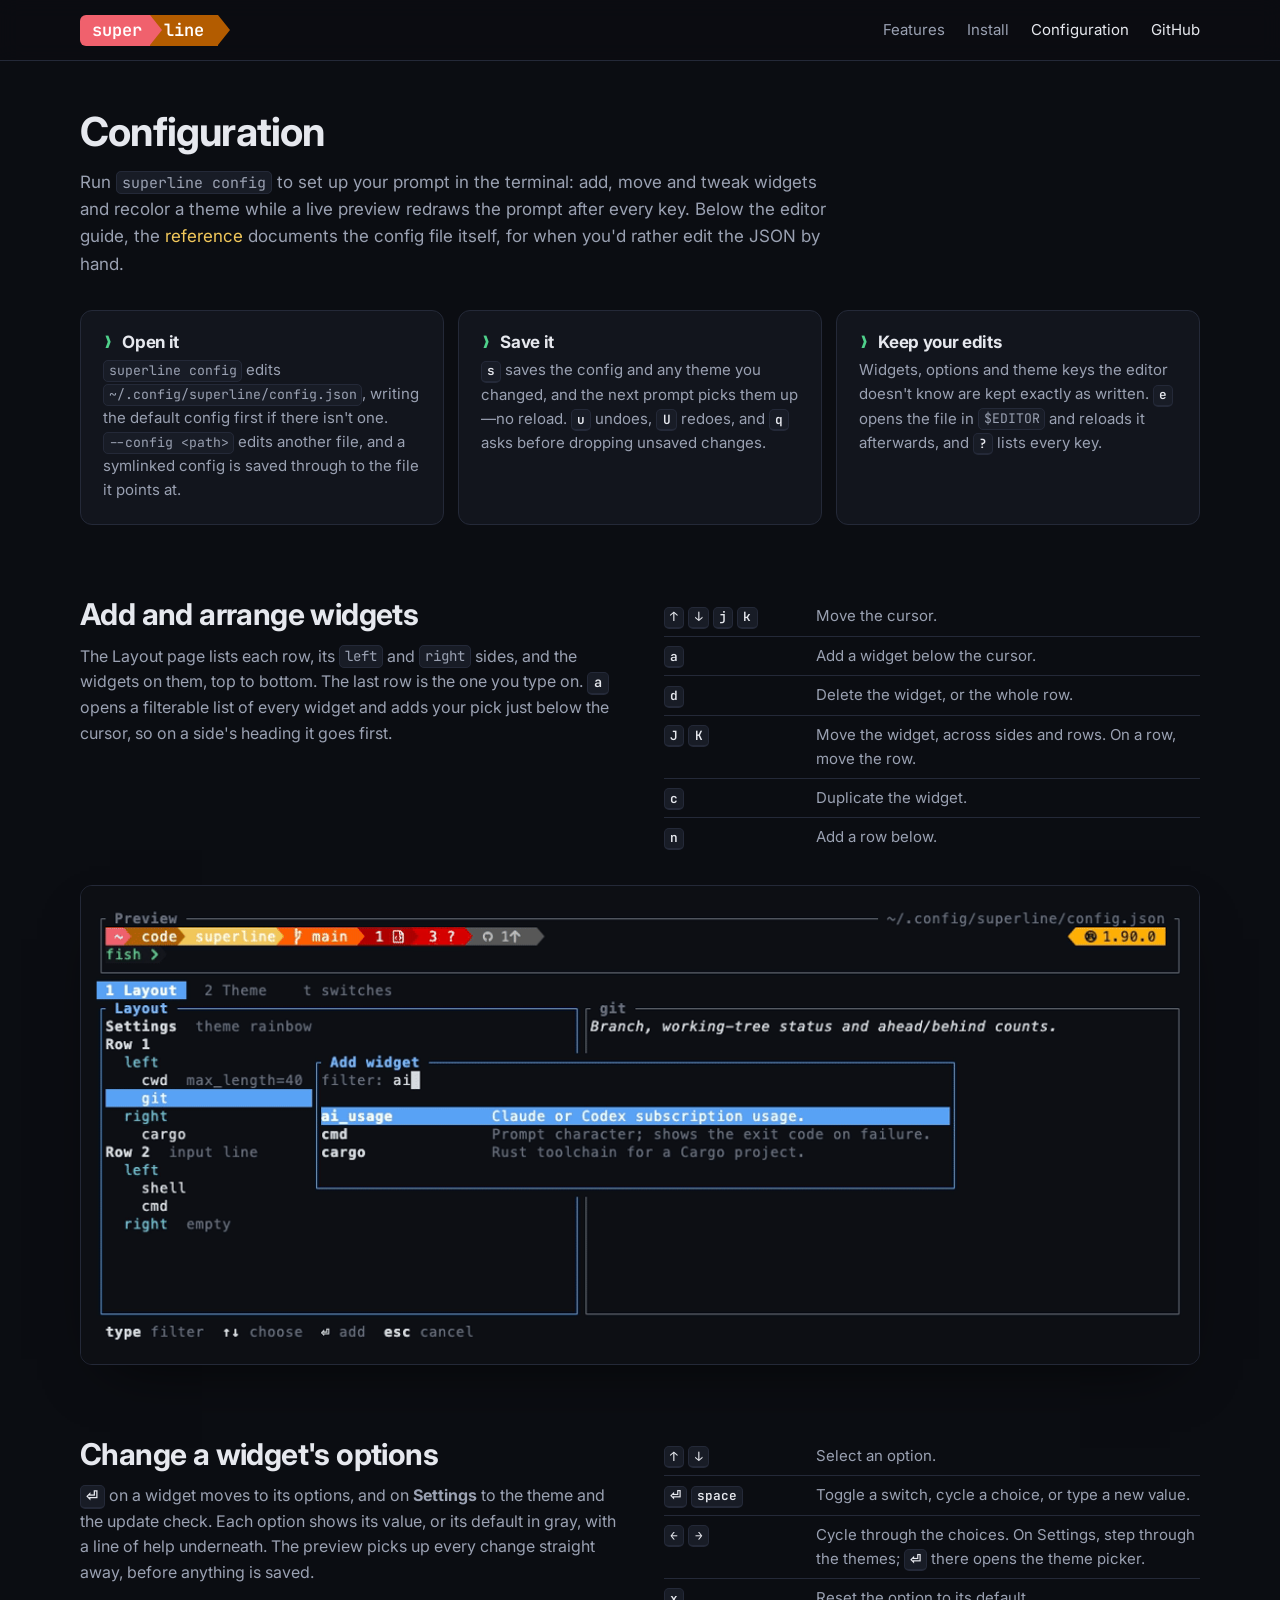
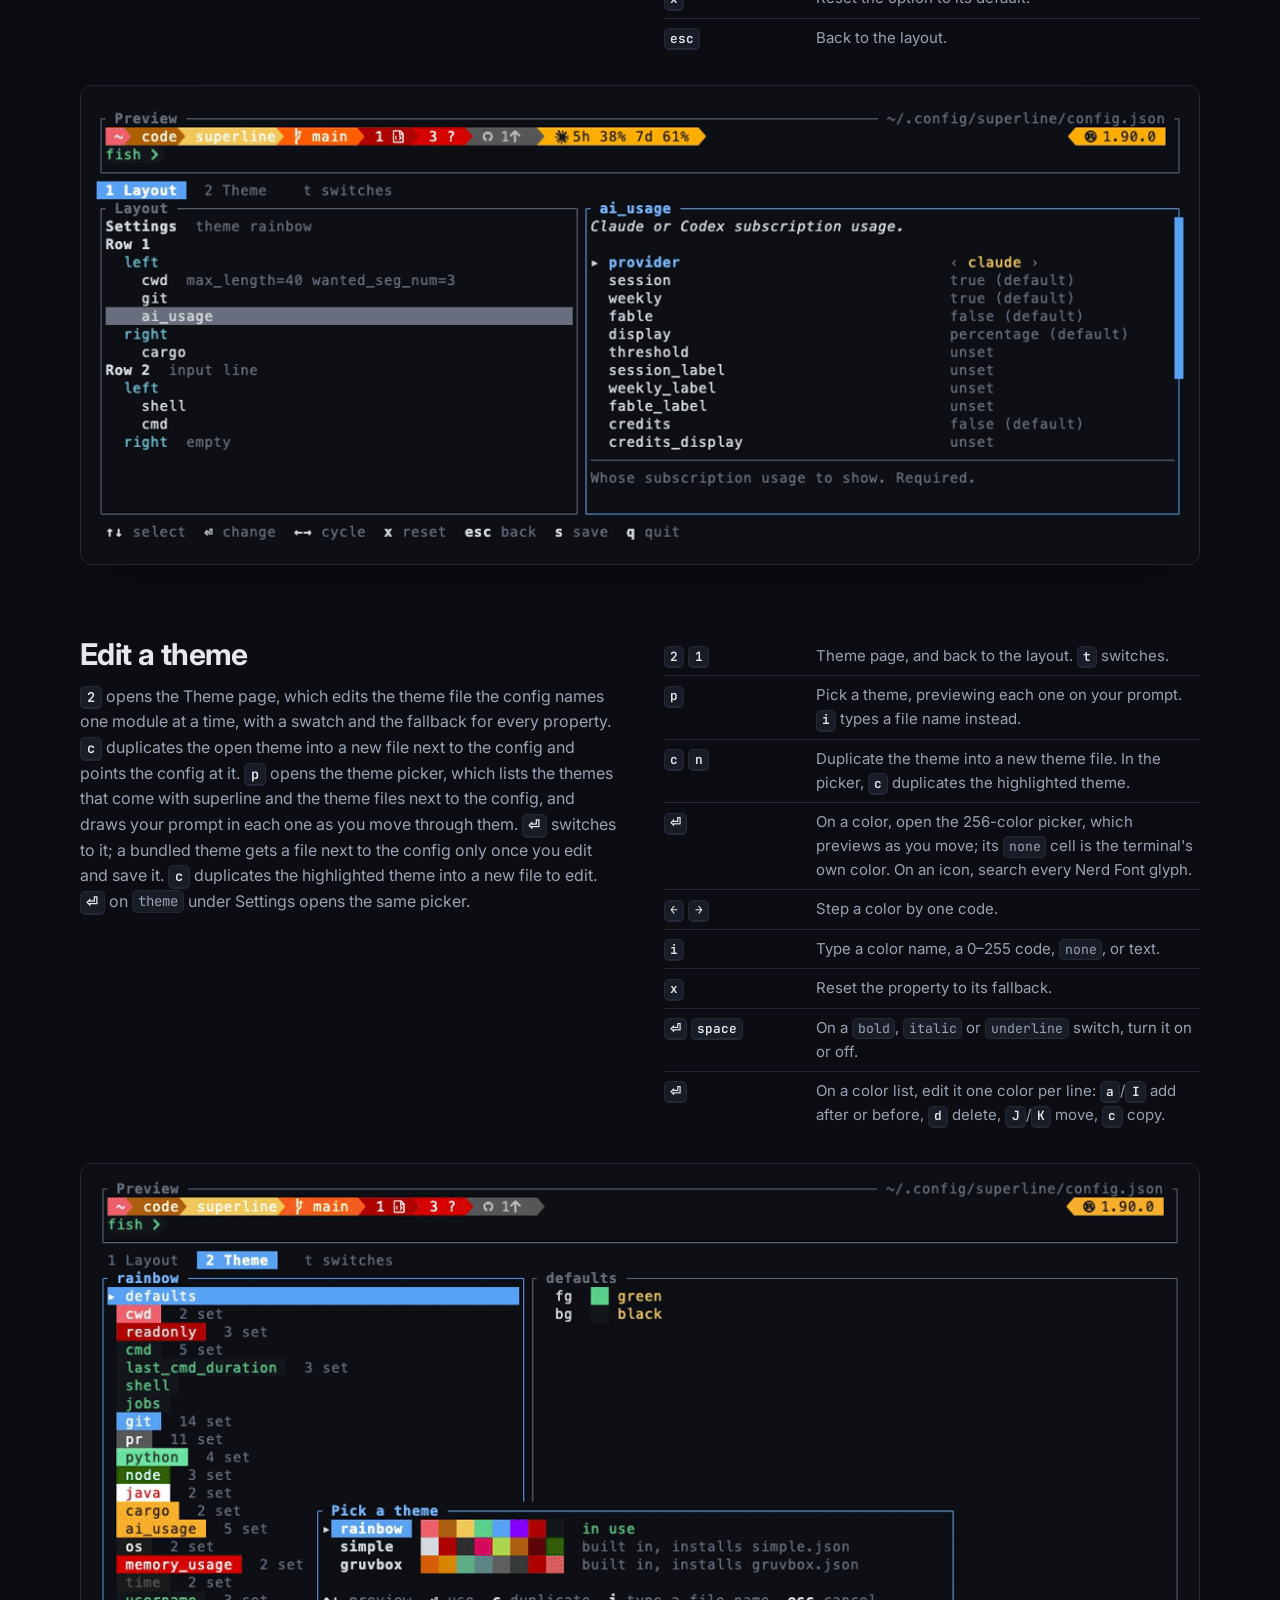
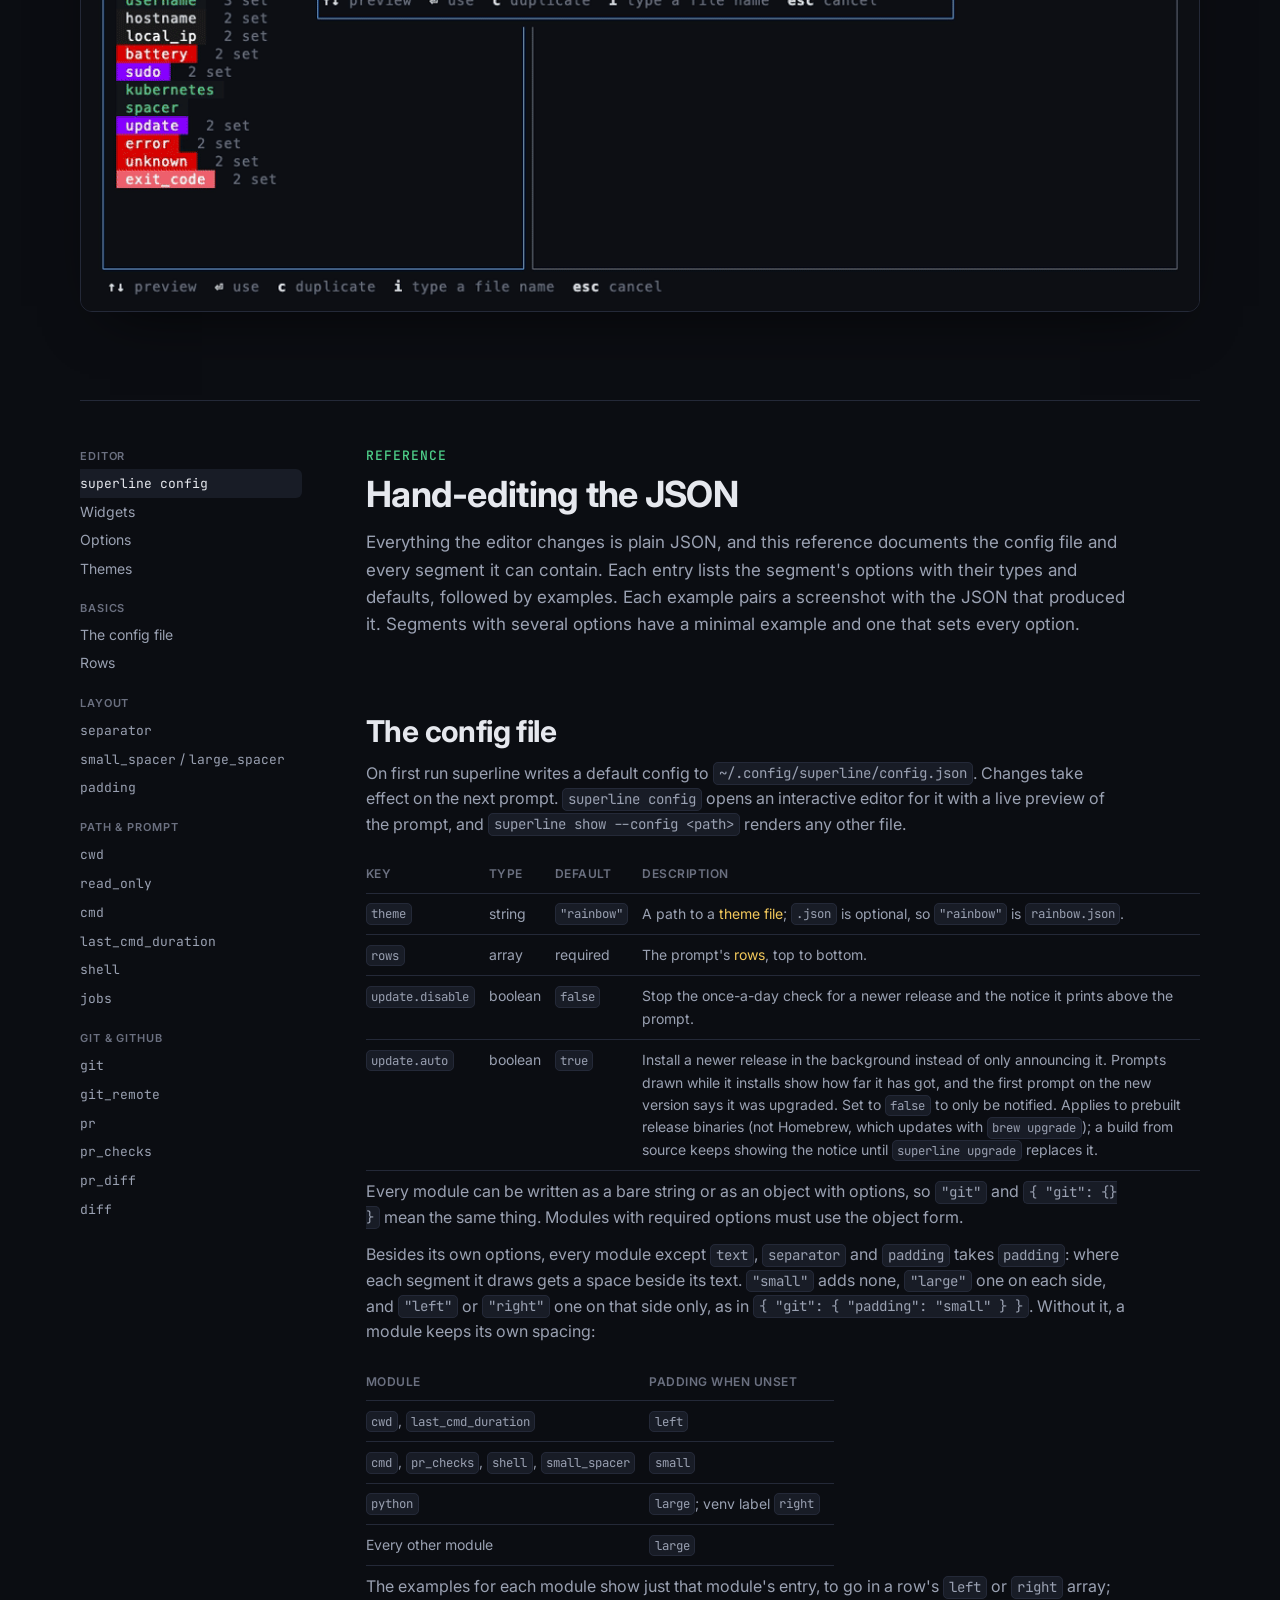
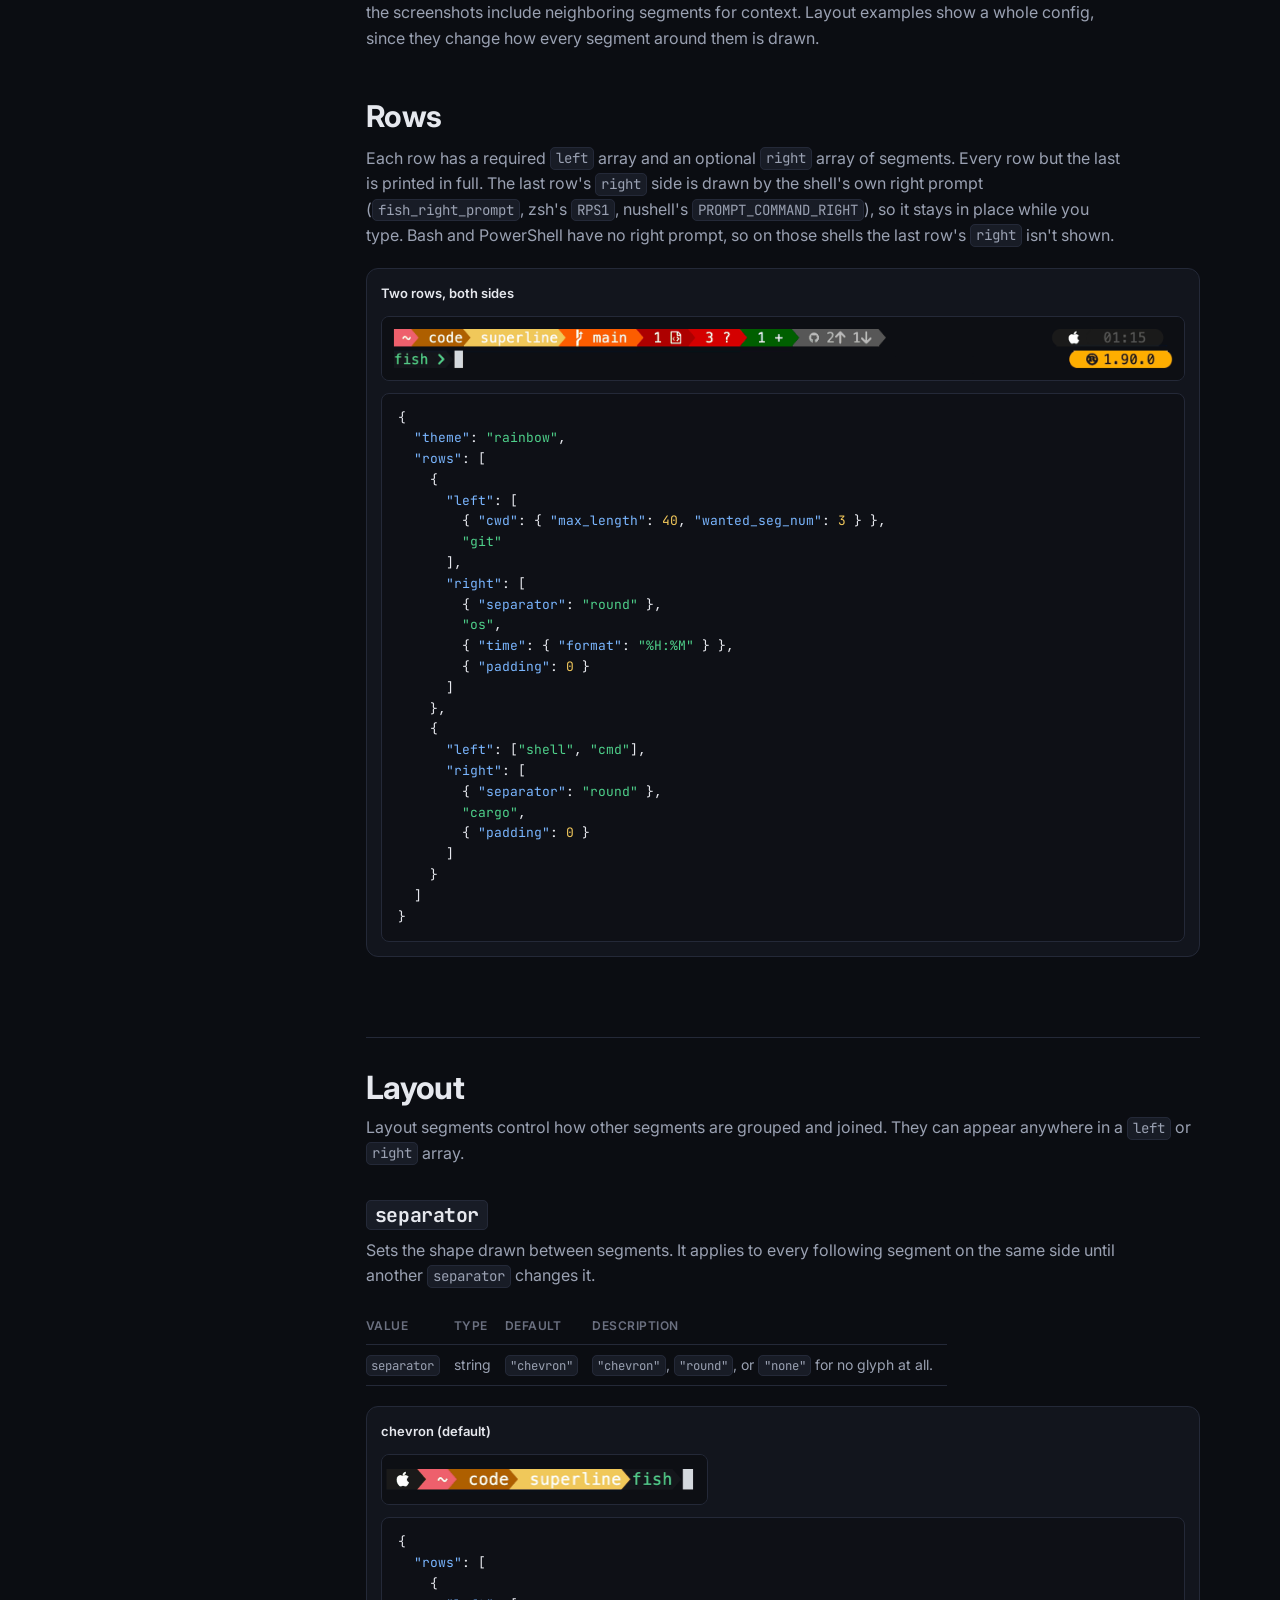
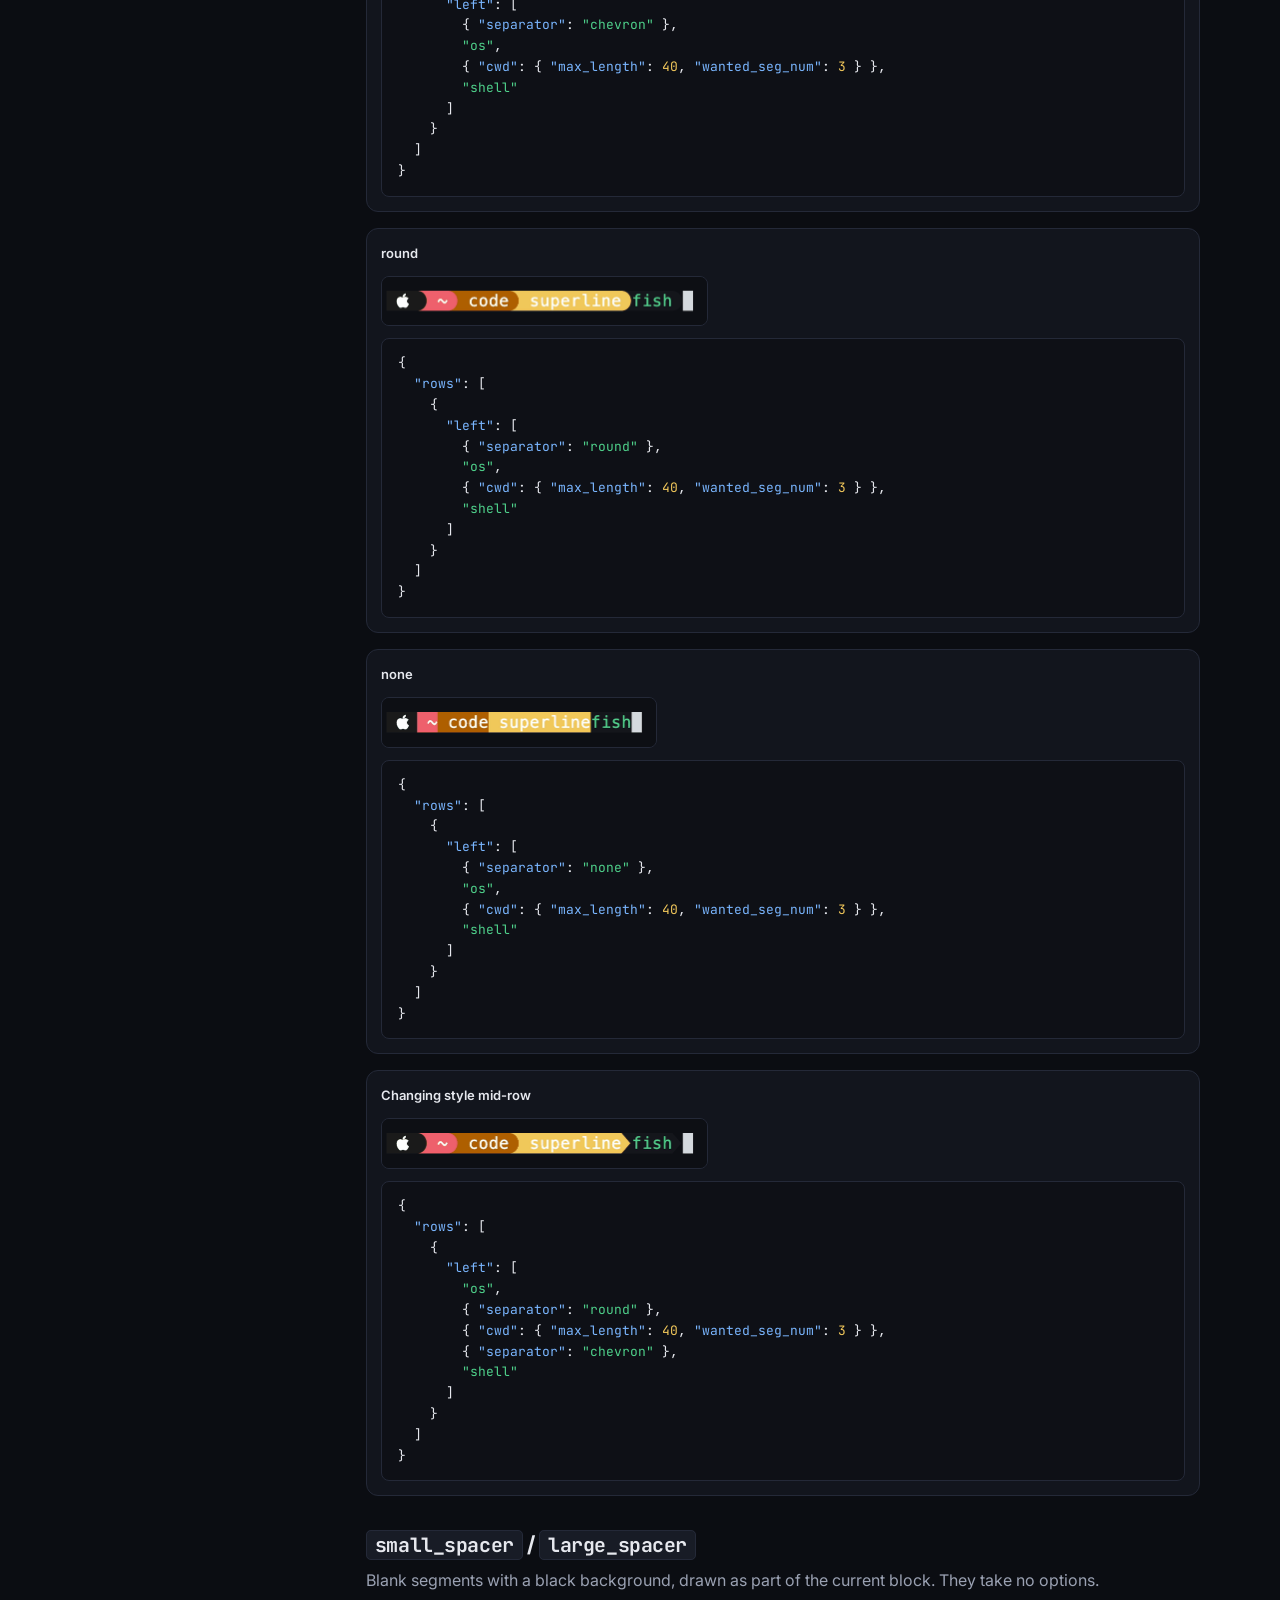
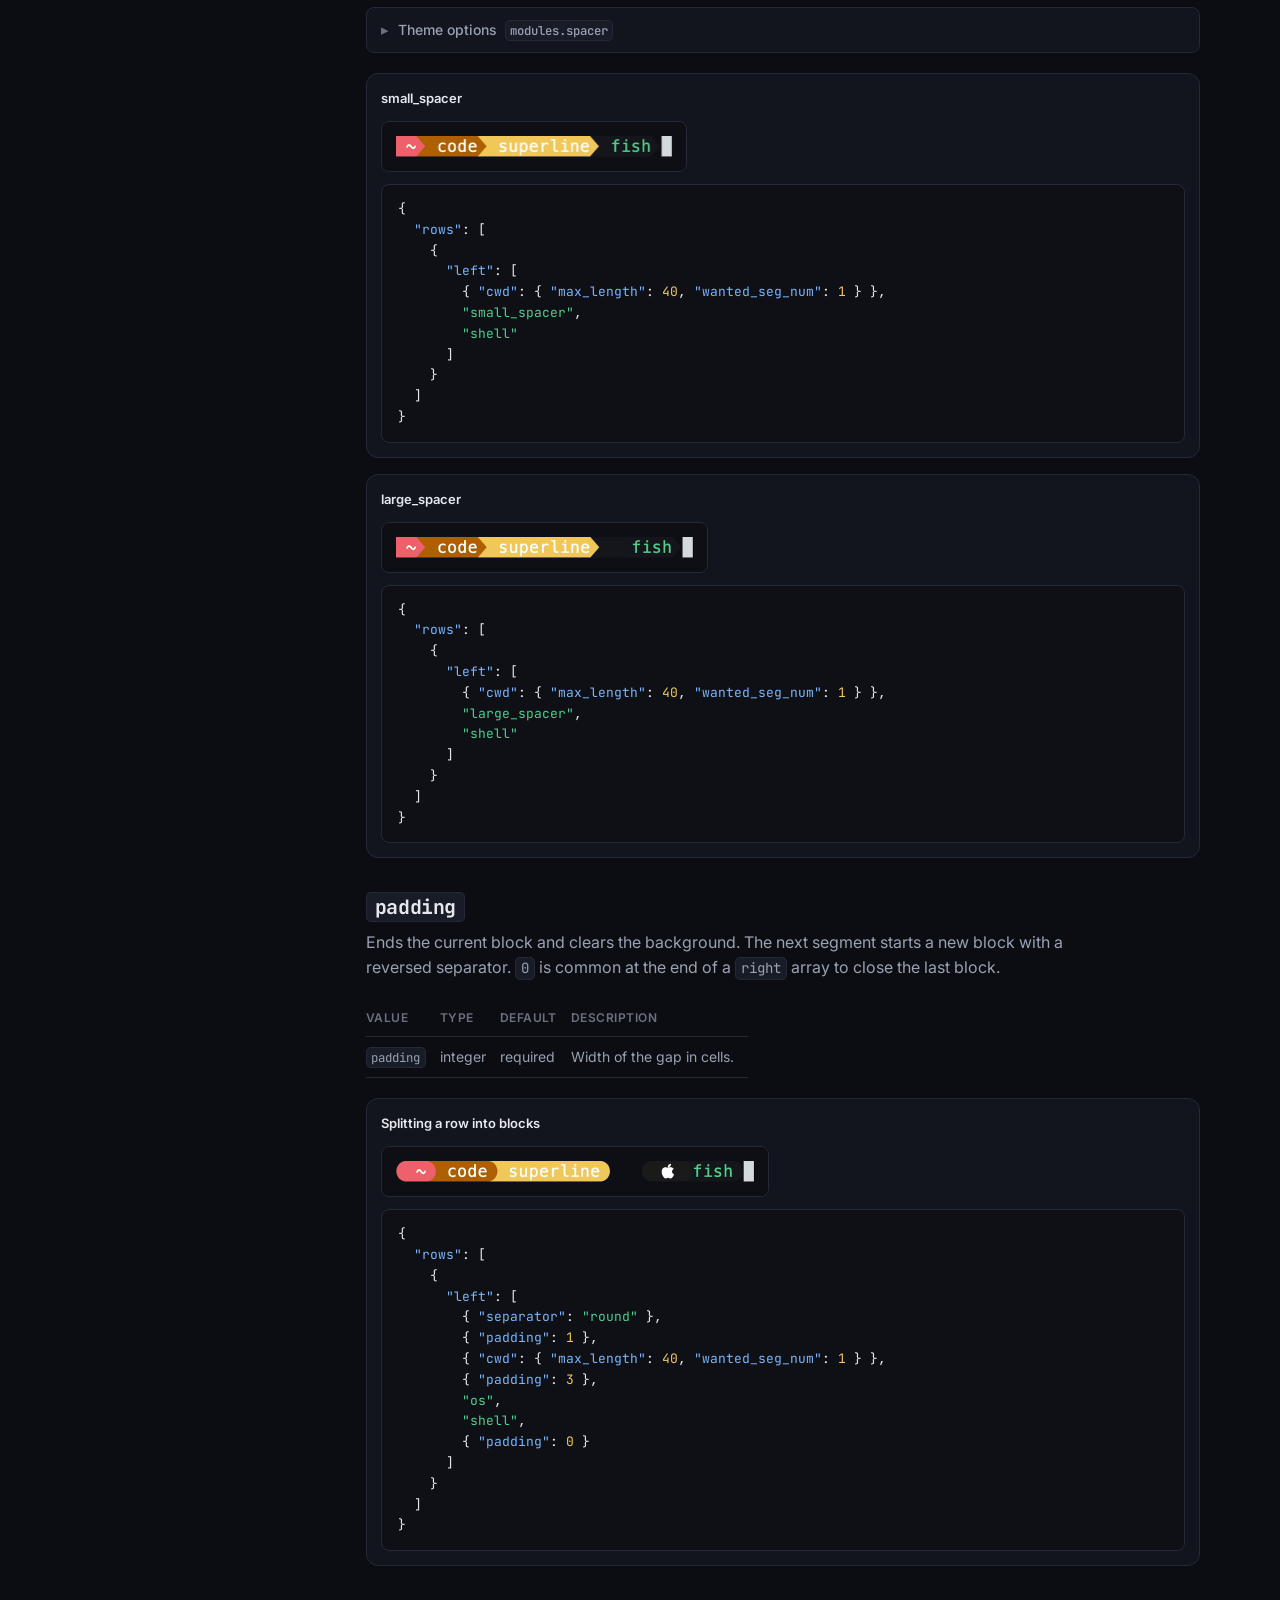
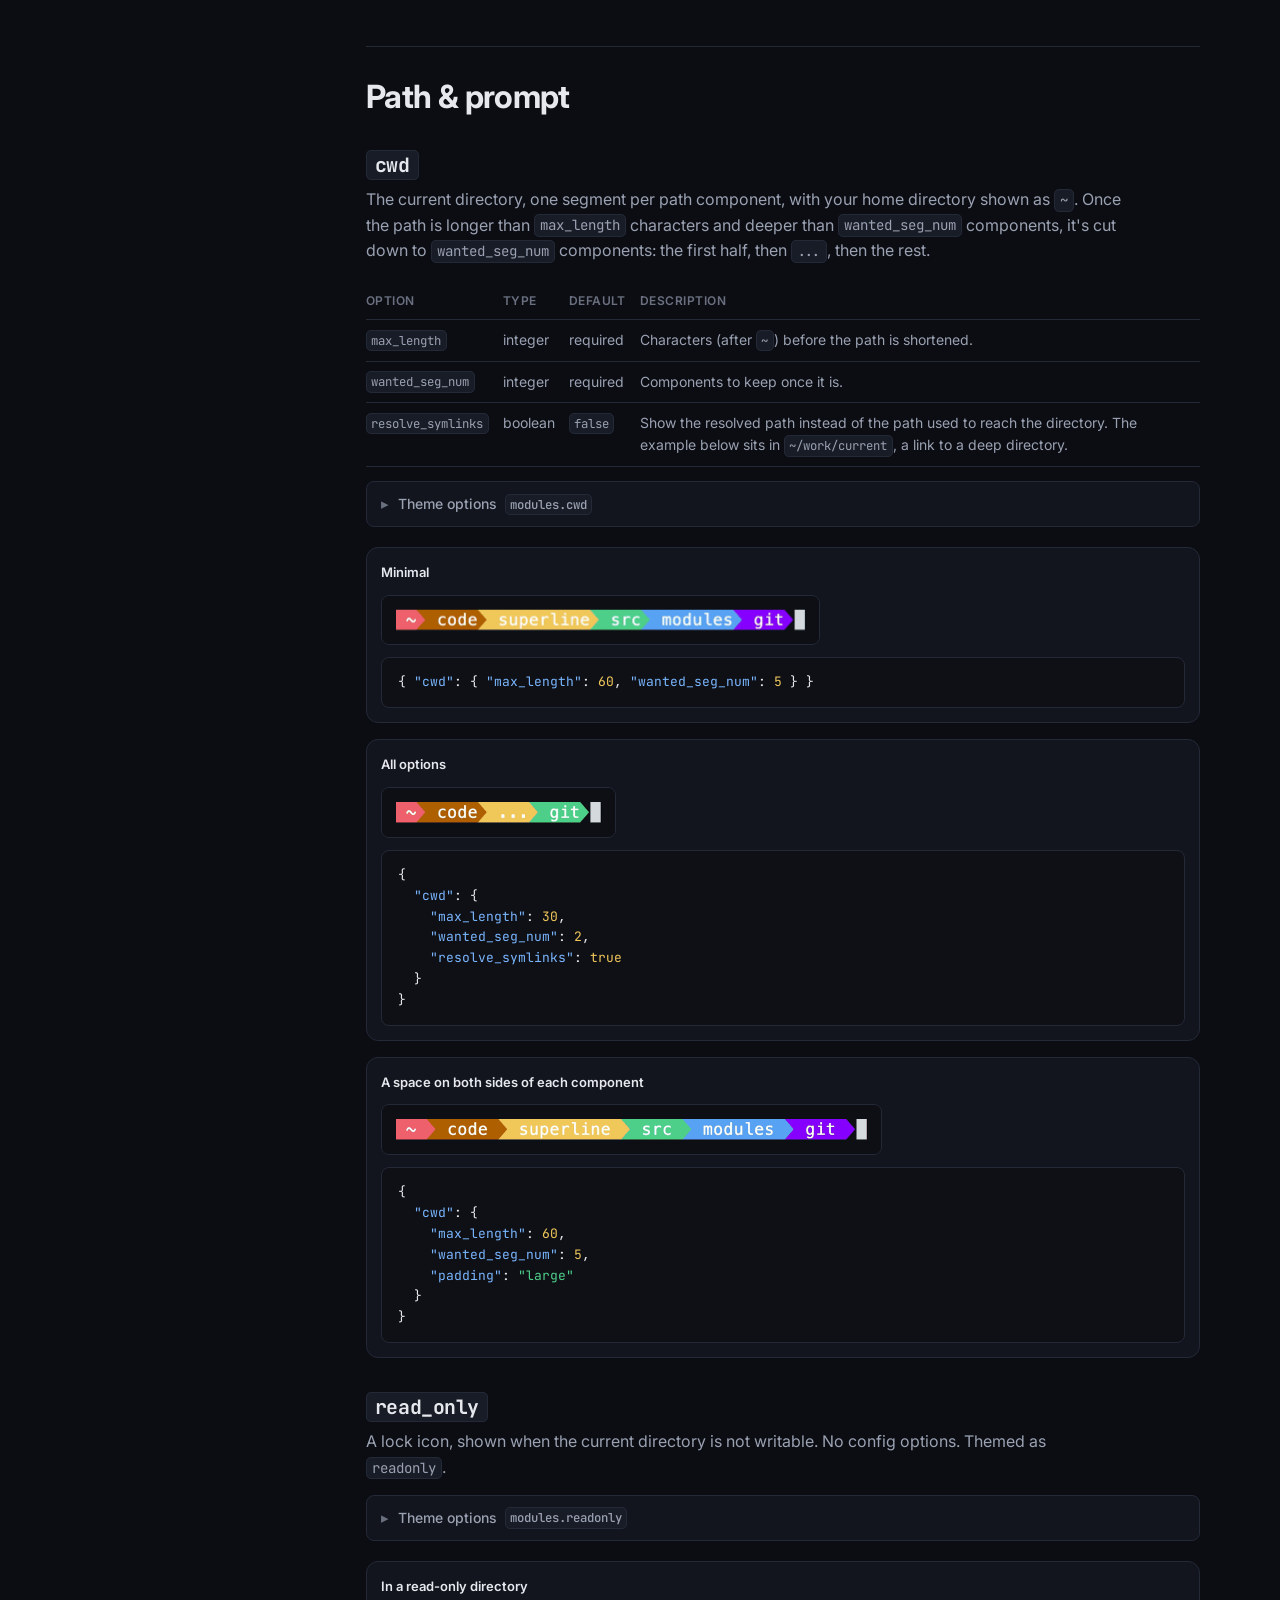
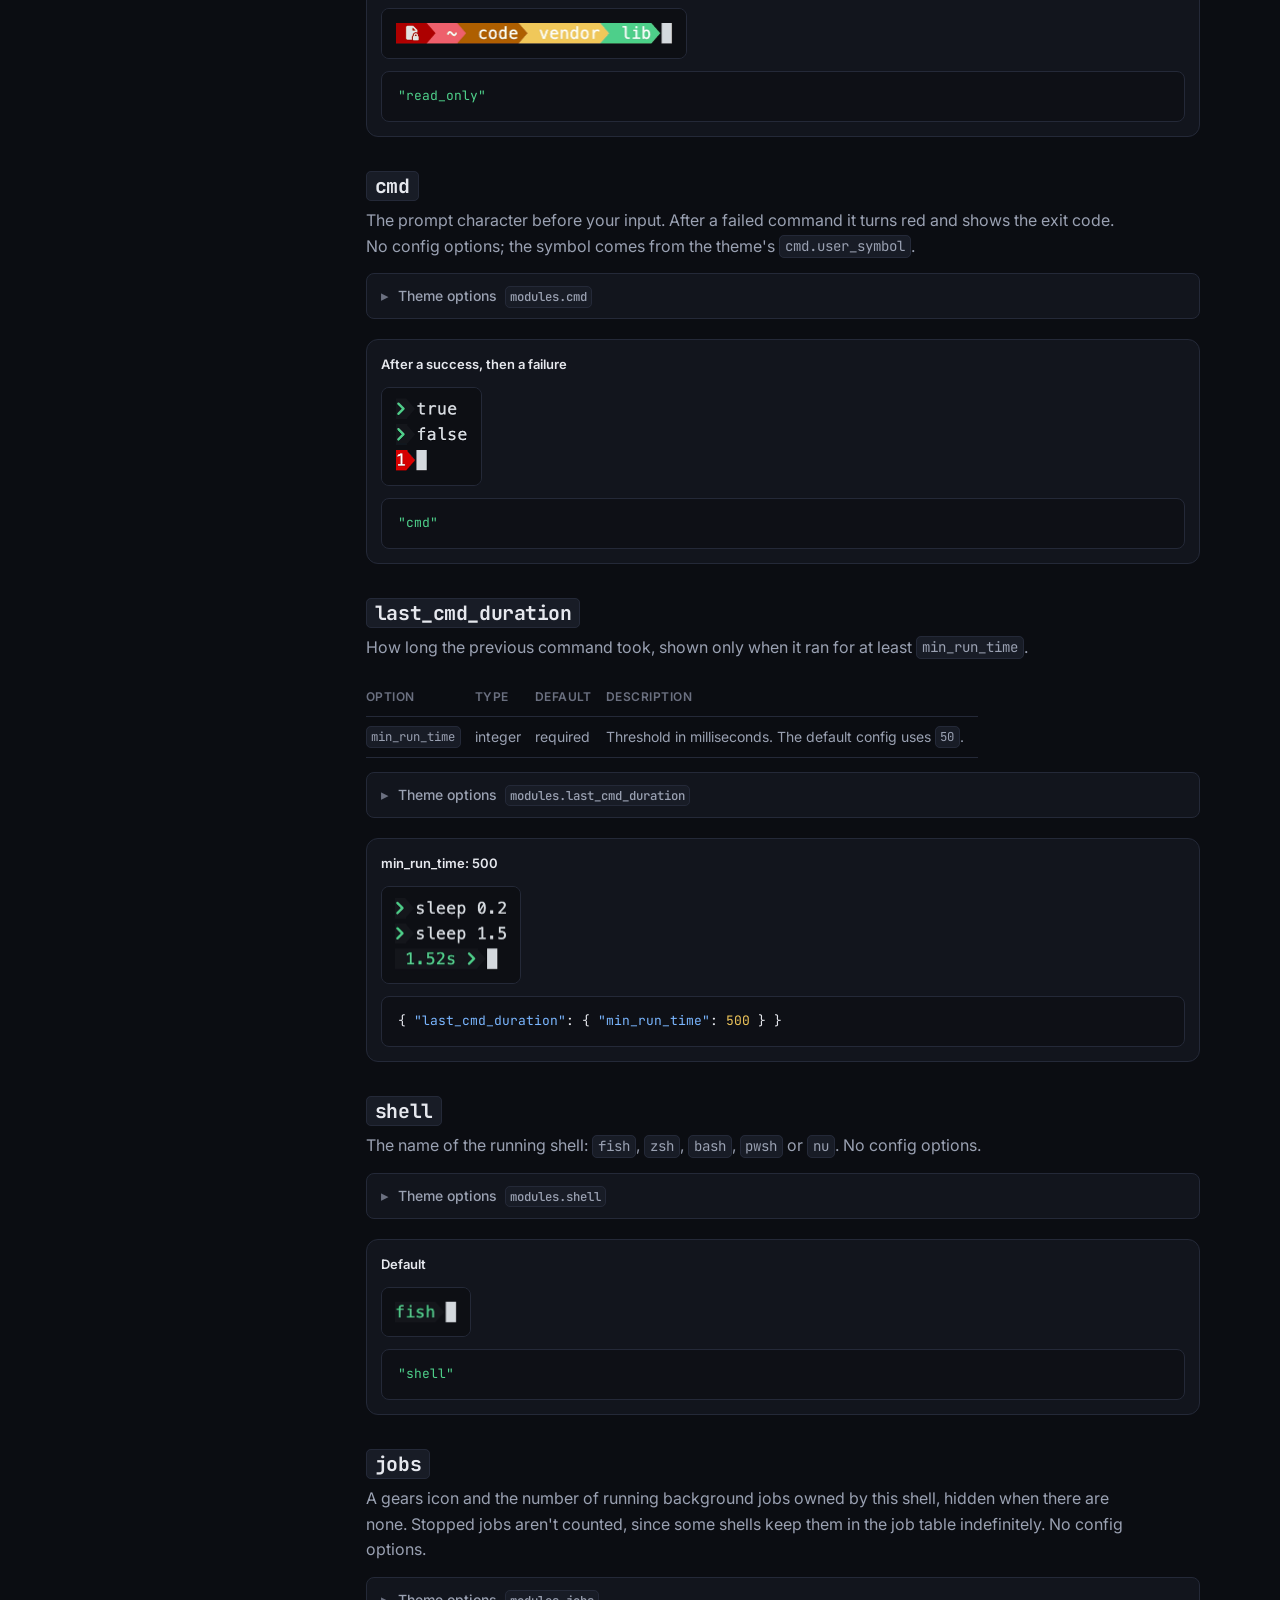
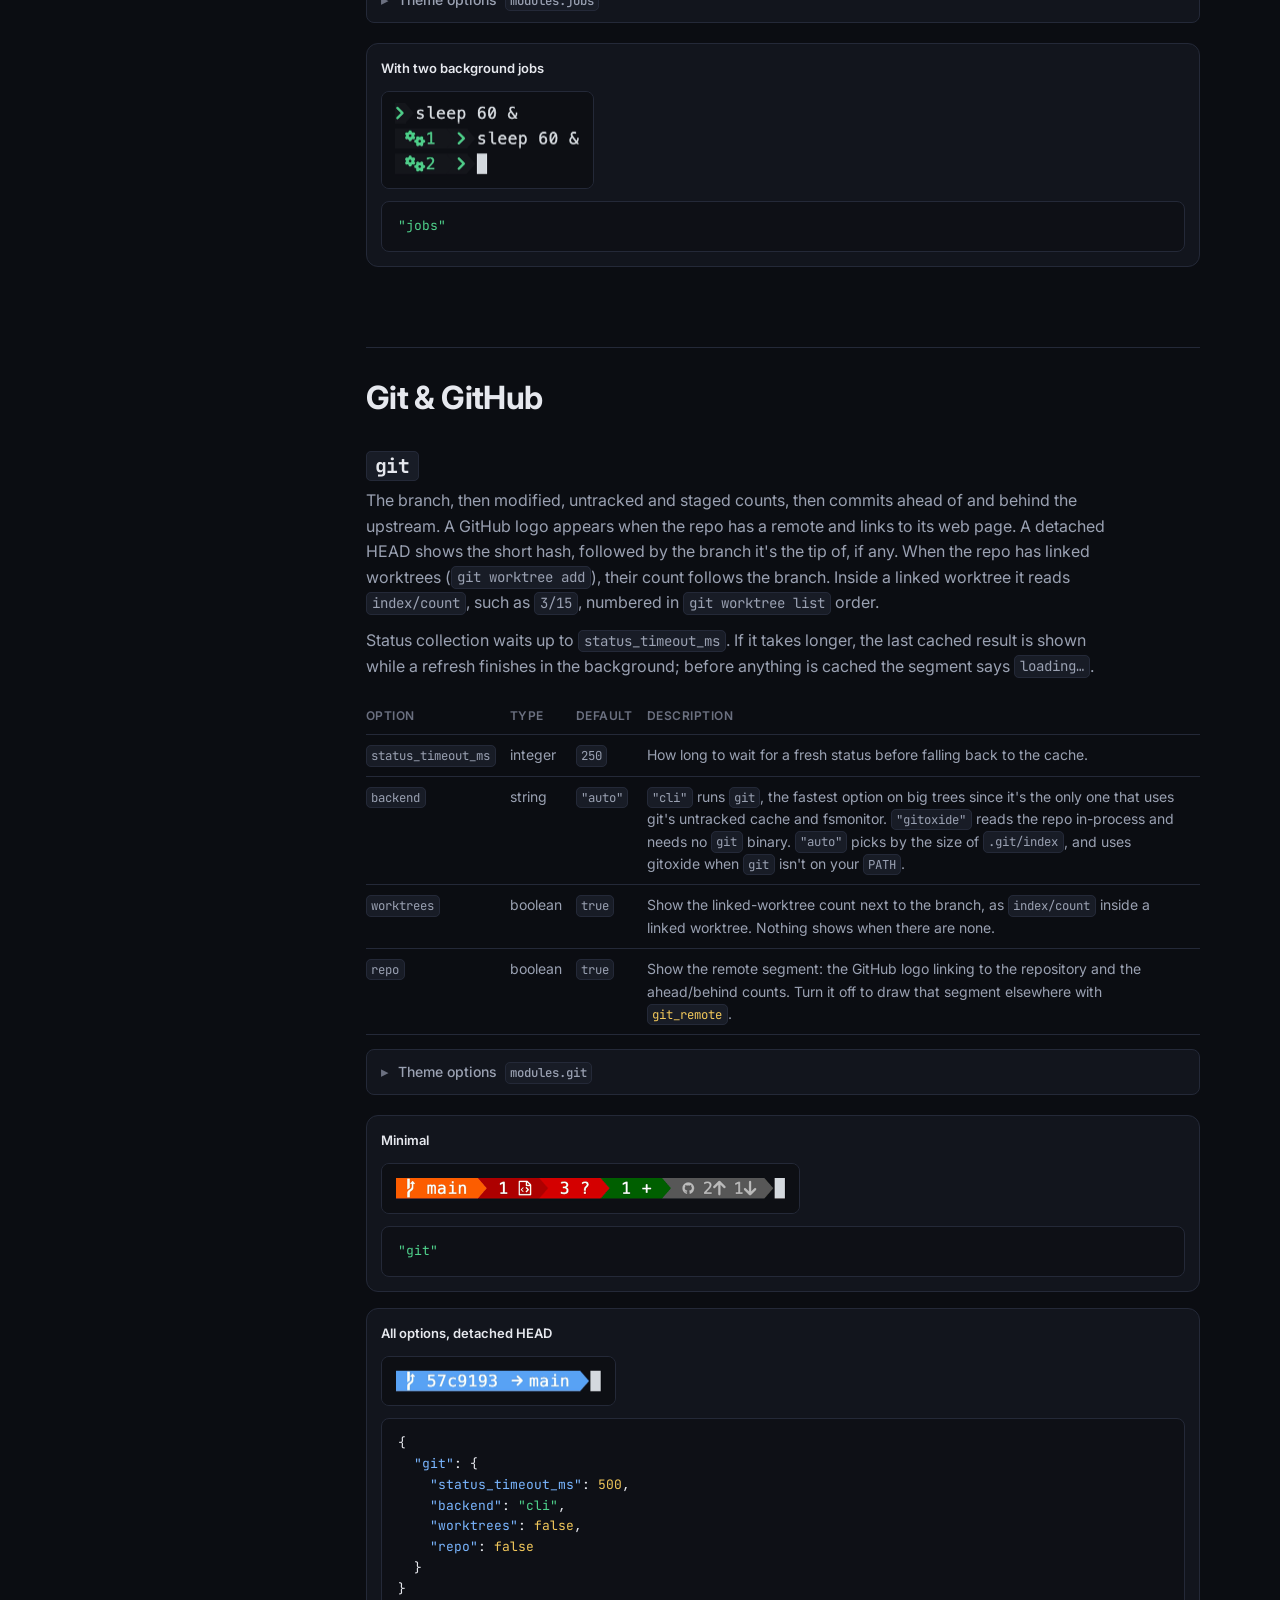
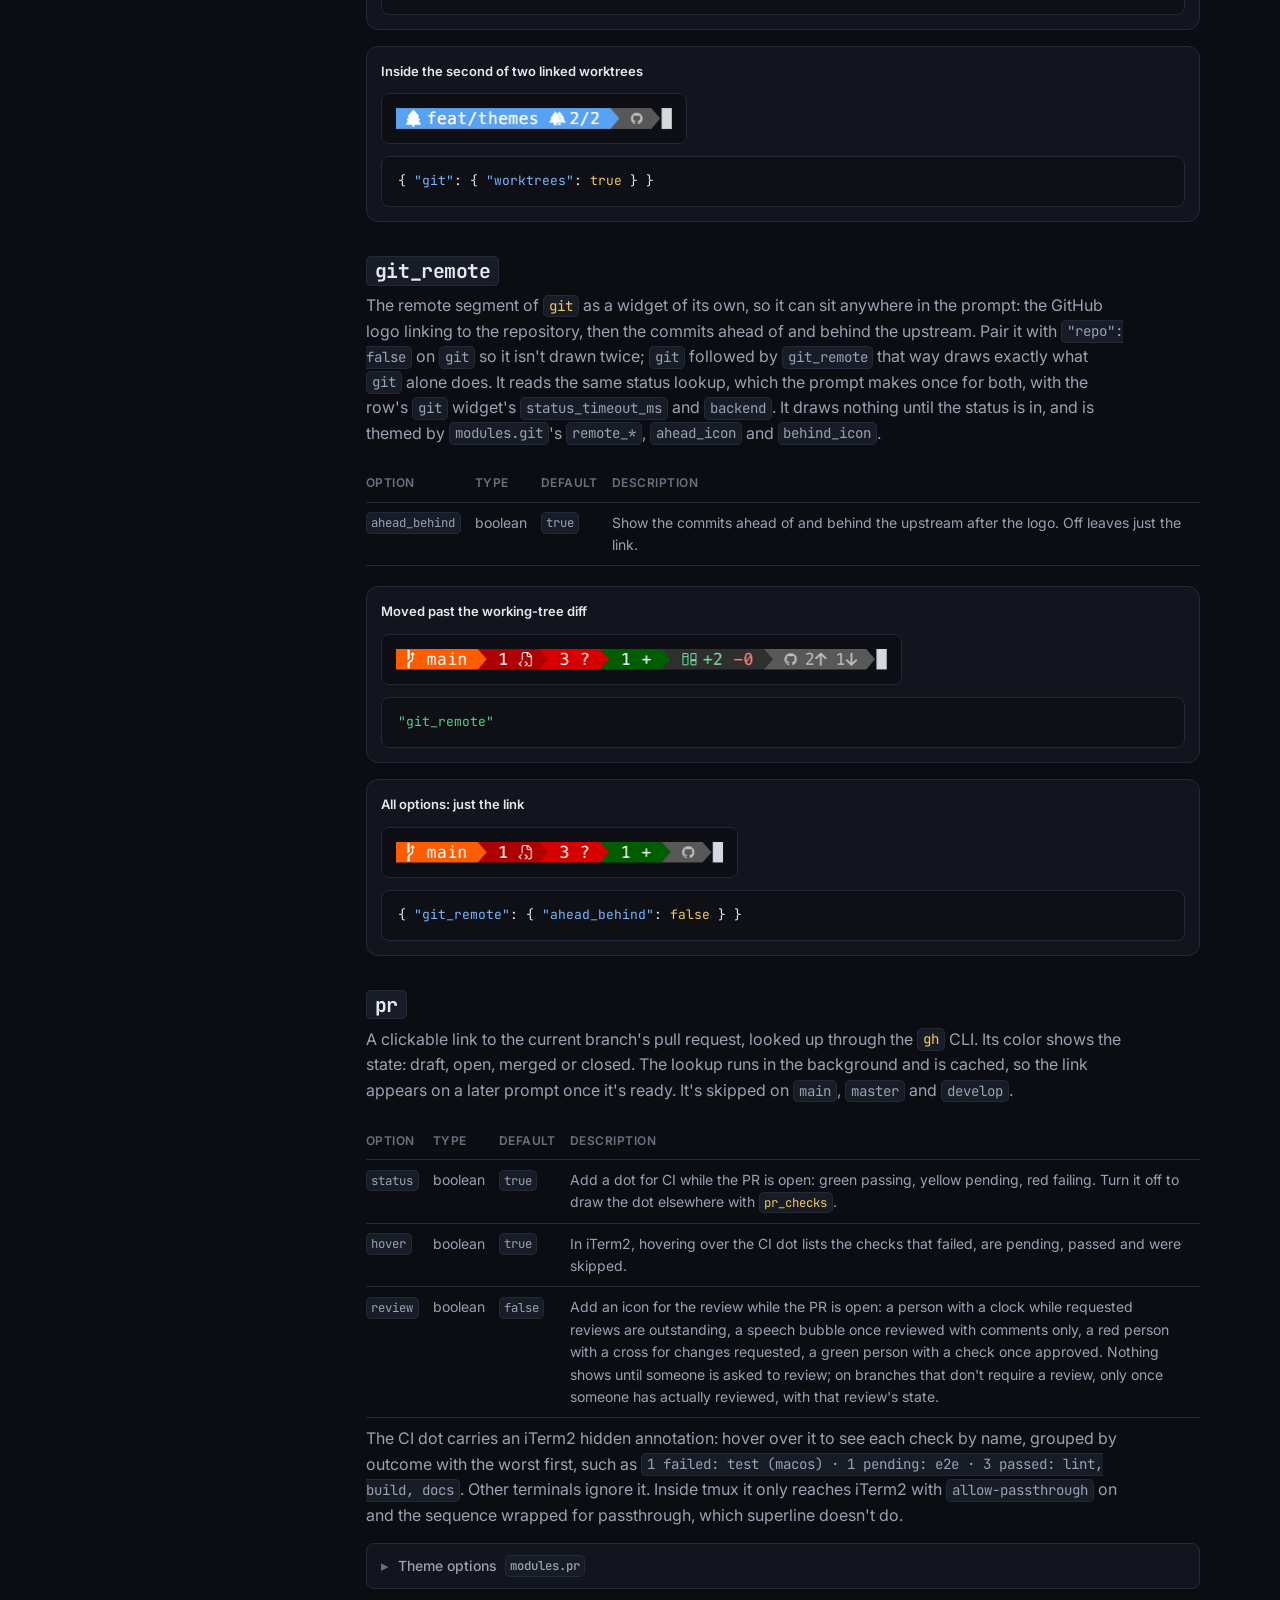
==== commit 80c9d620: "fix(usage): let the Claude probe refresh /usage and show unreadable usage apart from logged out Co-A" ====
--- a/site/config.html
+++ b/site/config.html
@@ -700,16 +700,14 @@
           <thead><tr><th>Option</th><th>Type</th><th>Default</th><th>Description</th></tr></thead>
           <tbody>
             <tr><td><code>status</code></td><td>boolean</td><td><code>true</code></td><td>Add a dot for CI while the PR is open: green passing, yellow pending, red failing. Turn it off to draw the dot elsewhere with <a href="#pr_checks"><code>pr_checks</code></a>.</td></tr>
-            <tr><td><code>hover</code></td><td>boolean</td><td><code>true</code></td><td>In iTerm2, hovering over the CI dot shows how many checks there are and lists the ones that failed, are pending, passed and were skipped.</td></tr>
+            <tr><td><code>hover</code></td><td>boolean</td><td><code>true</code></td><td>In iTerm2, hovering over the CI dot lists the checks that failed, are pending, passed and were skipped.</td></tr>
             <tr><td><code>review</code></td><td>boolean</td><td><code>false</code></td><td>Add an icon for the review while the PR is open: a person with a clock while requested reviews are outstanding, a speech bubble once reviewed with comments only, a red person with a cross for changes requested, a green person with a check once approved. Nothing shows until someone is asked to review; on branches that don't require a review, only once someone has actually reviewed, with that review's state.</td></tr>
           </tbody>
         </table>
         <p>
-          The CI dot carries an iTerm2 hidden annotation: hover over it to see how many checks there are, then each
-          check by name, grouped by outcome with the worst first, such as
-          <code>5 checks · 1 failed: test (macos) · 1 timed out: e2e · 1 queued: docs · 2 passed: lint, build</code>.
-          Checks that were cancelled, timed out, queued, in progress and so on get a group of their own after the
-          plain outcome. Other terminals ignore
+          The CI dot carries an iTerm2 hidden annotation: hover over it to see each check by name, grouped by
+          outcome with the worst first, such as
+          <code>1 failed: test (macos) · 1 pending: e2e · 3 passed: lint, build, docs</code>. Other terminals ignore
           it. Inside tmux it only reaches iTerm2 with <code>allow-passthrough</code> on and the sequence wrapped for
           passthrough, which superline doesn't do.
         </p>
@@ -750,7 +748,6 @@
           <thead><tr><th>Option</th><th>Type</th><th>Default</th><th>Description</th></tr></thead>
           <tbody>
             <tr><td><code>review</code></td><td>boolean</td><td><code>false</code></td><td>Add the review icon after the dot, as <a href="#pr"><code>pr</code></a>'s <code>review</code> option does.</td></tr>
-            <tr><td><code>hover</code></td><td>boolean</td><td><code>true</code></td><td>In iTerm2, hovering anywhere over the widget shows the same check summary as <a href="#pr"><code>pr</code></a>'s CI dot.</td></tr>
           </tbody>
         </table>
         <div class="examples">
@@ -978,8 +975,8 @@
         <p>
           Until the first reading is cached it shows <code>…</code>. If the CLI isn't installed it shows
           <code>?</code>, and if it's installed but logged out it shows a logged-out user icon. A cached
-          reading more than 12 hours old isn't shown: it shows <code>…</code> while it refreshes, and the
-          logged-out icon if the CLI fails to report usage.
+          reading more than 12 hours old isn't shown: it shows <code>…</code> while it refreshes, and a user
+          icon with a question mark if the CLI fails to report usage.
         </p>
         <table class="opts">
           <thead><tr><th>Option</th><th>Type</th><th>Default</th><th>Description</th></tr></thead>
@@ -1024,7 +1021,7 @@
         </p>
         <details class="theme-opts" data-theme="ai_usage">
     <summary>Theme options <code>modules.ai_usage</code></summary>
-    <table class="opts"><thead><tr><th>Property</th><th>Type</th><th>Styles</th><th>If unset</th></tr></thead><tbody><tr><td><code>claude_fg</code></td><td>color</td><td>Claude widget text.</td><td><code>defaults.fg</code></td></tr><tr><td><code>claude_bg</code></td><td>color</td><td>Claude widget background.</td><td><code>defaults.bg</code></td></tr><tr><td><code>codex_fg</code></td><td>color</td><td>Codex widget text.</td><td><code>defaults.fg</code></td></tr><tr><td><code>codex_bg</code></td><td>color</td><td>Codex widget background.</td><td><code>defaults.bg</code></td></tr><tr><td><code>threshold_bg</code></td><td>color</td><td>Background once a visible lane crosses threshold.</td><td><code>defaults.bg</code></td></tr><tr><td><code>claude_icon</code></td><td>string</td><td>Claude logo that opens the Claude widget.</td><td>U+EC82</td></tr><tr><td><code>codex_icon</code></td><td>string</td><td>OpenAI logo that opens the Codex widget.</td><td>U+EC81</td></tr><tr><td><code>reset_icon</code></td><td>string</td><td>Before the time left until the session window resets.</td><td><code>"↻"</code></td></tr><tr><td><code>loading_icon</code></td><td>string</td><td>In place of a reading until the first refresh lands.</td><td><code>"…"</code></td></tr><tr><td><code>logged_out_icon</code></td><td>string</td><td>In place of a reading when the provider CLI has no signed-in account, or fails to report usage with no reading from the last 12 hours to fall back on.</td><td>U+F235</td></tr><tr><td><code>not_installed_icon</code></td><td>string</td><td>In place of a reading when the provider CLI is not installed.</td><td><code>"?"</code></td></tr></tbody></table>
+    <table class="opts"><thead><tr><th>Property</th><th>Type</th><th>Styles</th><th>If unset</th></tr></thead><tbody><tr><td><code>claude_fg</code></td><td>color</td><td>Claude widget text.</td><td><code>defaults.fg</code></td></tr><tr><td><code>claude_bg</code></td><td>color</td><td>Claude widget background.</td><td><code>defaults.bg</code></td></tr><tr><td><code>codex_fg</code></td><td>color</td><td>Codex widget text.</td><td><code>defaults.fg</code></td></tr><tr><td><code>codex_bg</code></td><td>color</td><td>Codex widget background.</td><td><code>defaults.bg</code></td></tr><tr><td><code>threshold_bg</code></td><td>color</td><td>Background once a visible lane crosses threshold.</td><td><code>defaults.bg</code></td></tr><tr><td><code>claude_icon</code></td><td>string</td><td>Claude logo that opens the Claude widget.</td><td>U+EC82</td></tr><tr><td><code>codex_icon</code></td><td>string</td><td>OpenAI logo that opens the Codex widget.</td><td>U+EC81</td></tr><tr><td><code>reset_icon</code></td><td>string</td><td>Before the time left until the session window resets.</td><td><code>"↻"</code></td></tr><tr><td><code>loading_icon</code></td><td>string</td><td>In place of a reading until the first refresh lands.</td><td><code>"…"</code></td></tr><tr><td><code>logged_out_icon</code></td><td>string</td><td>In place of a reading when the provider CLI has no signed-in account.</td><td>U+F235</td></tr><tr><td><code>unreadable_icon</code></td><td>string</td><td>In place of a reading when the provider CLI fails to report usage and there is no reading from the last 12 hours to fall back on.</td><td>U+F0B59</td></tr><tr><td><code>not_installed_icon</code></td><td>string</td><td>In place of a reading when the provider CLI is not installed.</td><td><code>"?"</code></td></tr></tbody></table>
   </details><!-- /theme -->
         <div class="examples">
           <div class="example" data-example="ai_usage/minimal">
